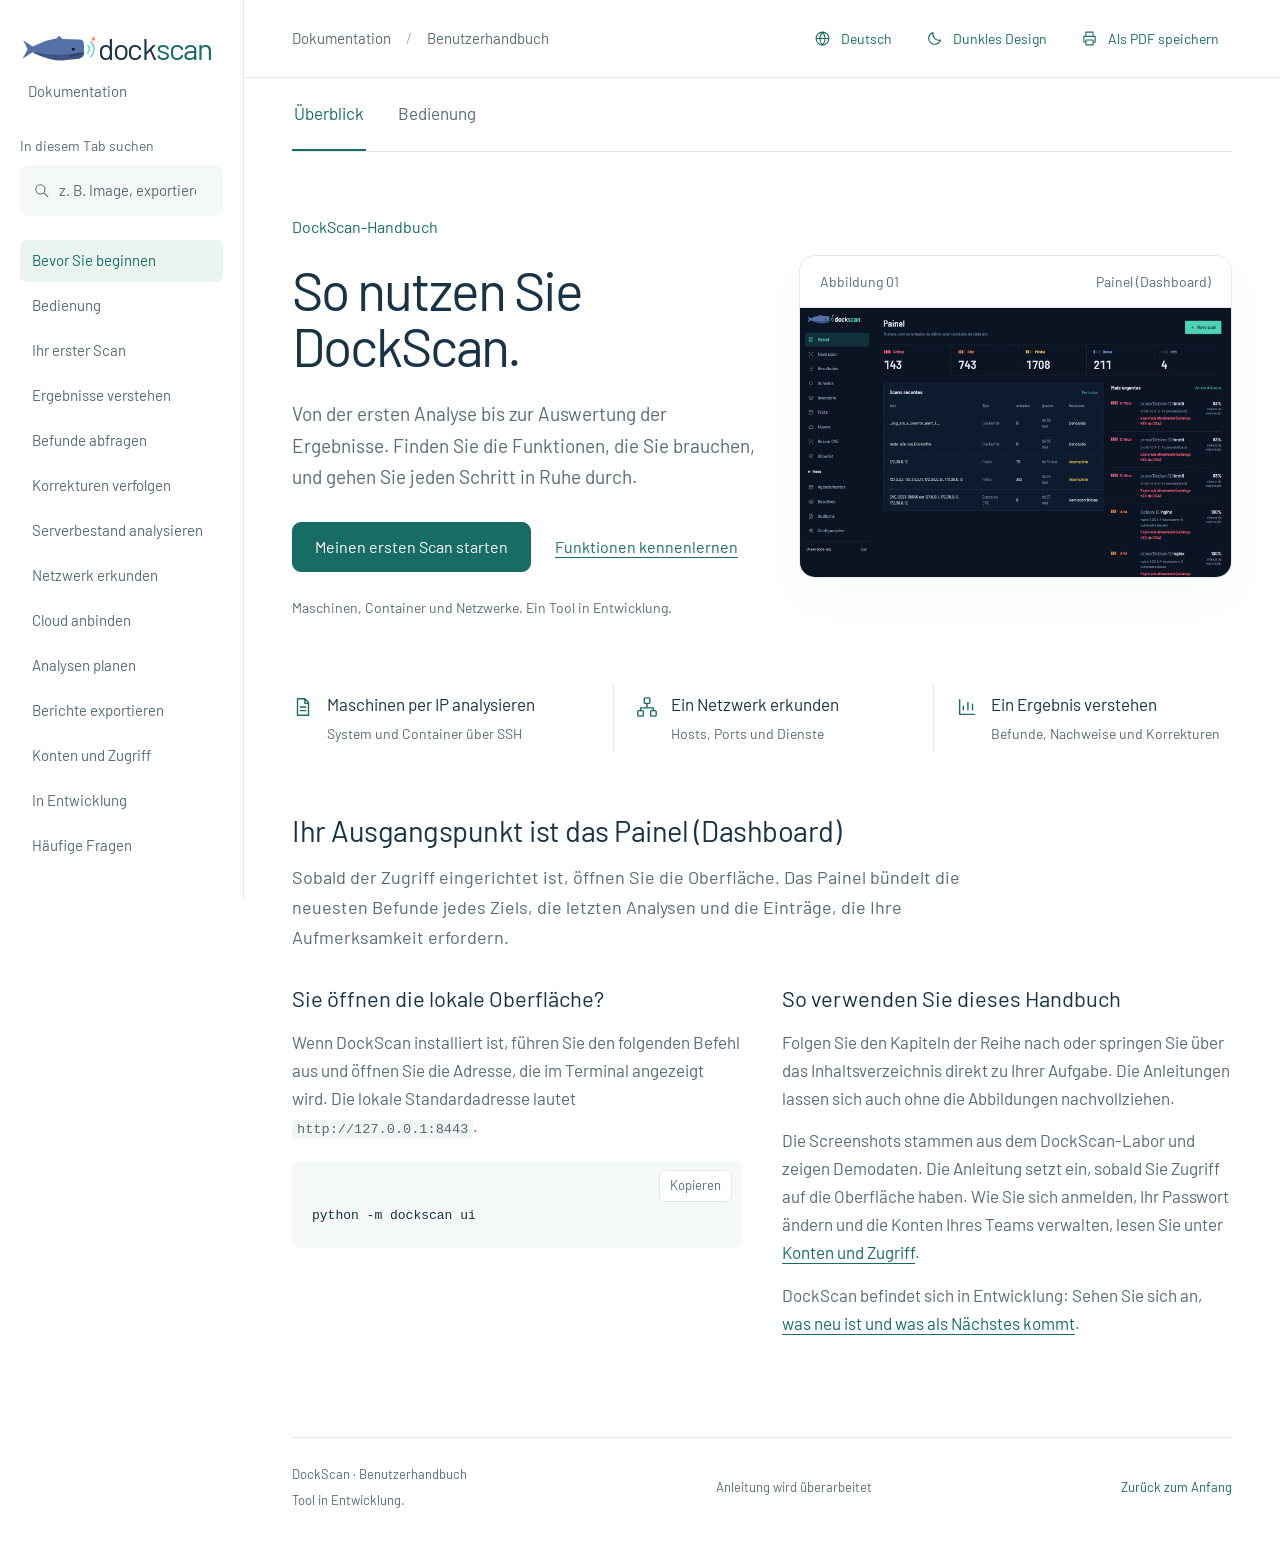
==== de/index.html @ a810fe45 "Publica o manual em seis idiomas, com a verificação em duas etapas, o painel do achado e o Inventári" ====
<!doctype html>
<html lang="de">
<head>
  <meta charset="utf-8">
  <meta name="viewport" content="width=device-width, initial-scale=1">
  <meta name="color-scheme" content="light">
  <meta name="theme-color" content="#ffffff">
  <script src="../tema.js"></script>
  <meta name="description" content="Benutzerhandbuch für DockScan. Erfahren Sie, wie Sie Maschinen und Container per IP analysieren, Netzwerke untersuchen und Korrekturen verfolgen.">
  <title>Benutzerhandbuch · DockScan</title>
  <link rel="alternate" hreflang="pt-BR" href="../index.html">
  <link rel="alternate" hreflang="en" href="../en/index.html">
  <link rel="alternate" hreflang="es" href="../es/index.html">
  <link rel="alternate" hreflang="fr" href="../fr/index.html">
  <link rel="alternate" hreflang="de" href="../de/index.html">
  <link rel="alternate" hreflang="ja" href="../ja/index.html">
  <link rel="icon" href="../assets/logo.svg" type="image/svg+xml">
  <link rel="preload" href="../assets/fonts/barlow-latin-400-normal.woff2" as="font" type="font/woff2" crossorigin>
  <link rel="stylesheet" href="../manual.css">
  <script src="../manual.js" defer></script>
</head>
<body>
  <a class="skip-link" href="#conteudo">Zum Inhalt springen</a>
  <header class="mobile-header">
    <a class="brand" href="#inicio" aria-label="DockScan, Anfang des Handbuchs"><img src="../assets/logo.svg" alt="" width="66" height="30"><span>dock<span>scan</span></span></a>
    <button class="button" id="menu-toggle" type="button" aria-expanded="false" aria-controls="sidebar" hidden>Kapitel</button>
  </header>

  <aside class="sidebar" id="sidebar">
    <a class="brand" href="#inicio" aria-label="DockScan, Anfang des Handbuchs"><img src="../assets/logo.svg" alt="" width="80" height="36"><span>dock<span>scan</span></span></a>
    <p class="sidebar-label">Dokumentation</p>
    <div class="search" id="search-control" hidden>
      <label for="busca">In diesem Tab suchen</label>
      <div class="search-field"><svg viewBox="0 0 24 24" aria-hidden="true"><circle cx="10.5" cy="10.5" r="6.5"></circle><path d="m16 16 5 5"></path></svg><input id="busca" type="search" name="busca" placeholder="z. B. Image, exportieren…" autocomplete="off"></div>
      <p id="busca-status" class="sr-only" role="status"></p>
    </div>
    <nav aria-label="Kapitel des Handbuchs" id="chapters">
      <a href="#inicio" aria-current="location">Bevor Sie beginnen</a>
      <a href="#como-usar">Bedienung</a>
      <a href="#primeiro-scan">Ihr erster Scan</a>
      <a href="#resultados">Ergebnisse verstehen</a>
      <a href="#achados">Befunde abfragen</a>
      <a href="#comparacao">Korrekturen verfolgen</a>
      <a href="#frota">Serverbestand analysieren</a>
      <a href="#rede">Netzwerk erkunden</a>
      <a href="#nuvem">Cloud anbinden</a>
      <a href="#agendamentos">Analysen planen</a>
      <a href="#relatorios">Berichte exportieren</a>
      <a href="#contas">Konten und Zugriff</a>
      <a href="#desenvolvimento">In Entwicklung</a>
      <a href="#ajuda">Häufige Fragen</a>
    </nav>
    <div class="sidebar-footer">Leitfaden zur Weboberfläche<p>Benutzerhandbuch</p><a href="#primeiro-scan">Schritt-für-Schritt-Anleitung öffnen</a></div>
  </aside>

  <div class="page">
    <div class="topbar"><p>Dokumentation <span aria-hidden="true">/</span> Benutzerhandbuch</p><div class="topbar-actions"><details class="lang-menu"><summary class="button small"><svg viewBox="0 0 24 24" aria-hidden="true"><circle cx="12" cy="12" r="9"></circle><path d="M3 12h18M12 3c2.5 2.8 3.8 5.8 3.8 9s-1.3 6.2-3.8 9c-2.5-2.8-3.8-5.8-3.8-9S9.5 5.8 12 3Z"></path></svg><span class="sr-only">Sprache: </span>Deutsch</summary><ul><li><a href="../index.html" hreflang="pt-BR" lang="pt-BR" data-idioma>Português</a></li><li><a href="../en/index.html" hreflang="en" lang="en" data-idioma>English</a></li><li><a href="../es/index.html" hreflang="es" lang="es" data-idioma>Español</a></li><li><a href="../fr/index.html" hreflang="fr" lang="fr" data-idioma>Français</a></li><li><a href="../de/index.html" hreflang="de" lang="de" data-idioma aria-current="page">Deutsch</a></li><li><a href="../ja/index.html" hreflang="ja" lang="ja" data-idioma>日本語</a></li></ul></details><button class="button small theme-toggle" id="theme-toggle" type="button" aria-label="Dunkles Design" aria-pressed="false" title="Dunkles Design aktivieren" hidden><svg viewBox="0 0 24 24" aria-hidden="true"><path d="M20.5 14A8.5 8.5 0 0 1 10 3.5 8.5 8.5 0 1 0 20.5 14Z"></path></svg><span>Dunkles Design</span></button><button class="button small" id="print-manual" type="button" hidden><svg viewBox="0 0 24 24" aria-hidden="true"><path d="M7 8V3h10v5M7 17H4V9h16v8h-3M7 14h10v7H7z"></path></svg>Als PDF speichern</button></div></div>
    <main id="conteudo" tabindex="-1">
      <nav class="manual-tabs" id="manual-tabs" aria-label="Bereiche des Handbuchs">
        <a id="aba-visao-geral" href="#inicio" data-panel="painel-visao-geral">Überblick</a>
        <a id="aba-como-usar" href="#como-usar" data-panel="painel-como-usar">Bedienung</a>
      </nav>
      <p id="sem-resultados" class="empty-state" hidden>Keine passenden Schritte gefunden. Versuchen Sie es mit „Scan“, „Netzwerk“, „Serverbestand“ oder „Bericht“. <button class="text-button" id="limpar-busca" type="button">Suche zurücksetzen</button></p>

      <div id="painel-visao-geral" data-manual-panel>
      <section id="inicio" class="chapter intro" aria-labelledby="titulo-inicio" data-keywords="começar painel acesso interface instalação abrir overview dashboard beginnen anfangen zugriff oberfläche installation öffnen überblick">
        <div class="hero">
          <div class="hero-copy">
            <p class="intro-label">DockScan-Handbuch</p>
            <h1 id="titulo-inicio">So nutzen Sie<br>DockScan.</h1>
            <p class="lead">Von der ersten Analyse bis zur Auswertung der Ergebnisse. Finden Sie die Funktionen, die Sie brauchen, und gehen Sie jeden Schritt in Ruhe durch.</p>
            <div class="hero-actions"><a class="button primary" href="#primeiro-scan">Meinen ersten Scan starten</a><a class="text-link" href="#como-usar">Funktionen kennenlernen</a></div>
            <p class="hero-note">Maschinen, Container und Netzwerke. Ein Tool in Entwicklung.</p>
          </div>
          <div class="hero-preview">
        <figure class="screenshot-placeholder" id="print-painel" data-screenshot="painel.webp">
          <div class="placeholder-header"><span>Abbildung 01</span><span>Painel (Dashboard)</span></div>
          <img src="../assets/prints/painel.webp" alt="Painel (Dashboard) von DockScan mit der Übersicht nach Schweregrad, den letzten Scans und den dringendsten Befunden" width="1440" height="900" decoding="async">
          <figcaption>Zu diesem Schritt: Mit „Novo scan“ (Neuer Scan) starten Sie eine Analyse, unter „Scans recentes“ (Letzte Scans) öffnen Sie eine vorhandene.</figcaption>
        </figure>
          </div>
        </div>
        <div class="start-paths" aria-label="Wählen Sie Ihren Ausgangspunkt">
          <a href="#primeiro-scan"><svg viewBox="0 0 24 24" aria-hidden="true"><path d="M6 3h8l4 4v14H6zM14 3v5h4M9 12h6m-6 4h6"></path></svg><span>Maschinen per IP analysieren<small>System und Container über SSH</small></span></a>
          <a href="#rede"><svg viewBox="0 0 24 24" aria-hidden="true"><rect x="9" y="2" width="6" height="6" rx="1"></rect><rect x="2" y="16" width="6" height="6" rx="1"></rect><rect x="16" y="16" width="6" height="6" rx="1"></rect><path d="M12 8v5M5 16v-3h14v3"></path></svg><span>Ein Netzwerk erkunden<small>Hosts, Ports und Dienste</small></span></a>
          <a href="#resultados"><svg viewBox="0 0 24 24" aria-hidden="true"><path d="M4 4v16h16M8 15v-4m5 4V7m5 8v-6"></path></svg><span>Ein Ergebnis verstehen<small>Befunde, Nachweise und Korrekturen</small></span></a>
        </div>
        <div class="overview-panel-note"><h2>Ihr Ausgangspunkt ist das Painel (Dashboard)</h2><p>Sobald der Zugriff eingerichtet ist, öffnen Sie die Oberfläche. Das Painel bündelt die neuesten Befunde jedes Ziels, die letzten Analysen und die Einträge, die Ihre Aufmerksamkeit erfordern.</p></div>
        <div class="two-columns notes"><div><h3>Sie öffnen die lokale Oberfläche?</h3><p>Wenn DockScan installiert ist, führen Sie den folgenden Befehl aus und öffnen Sie die Adresse, die im Terminal angezeigt wird. Die lokale Standardadresse lautet <code>http://127.0.0.1:8443</code>.</p><div class="code-box"><pre><code>python -m dockscan ui</code></pre><button type="button" class="copy-button" data-copy hidden>Kopieren</button></div></div><div><h3>So verwenden Sie dieses Handbuch</h3><p>Folgen Sie den Kapiteln der Reihe nach oder springen Sie über das Inhaltsverzeichnis direkt zu Ihrer Aufgabe. Die Anleitungen lassen sich auch ohne die Abbildungen nachvollziehen.</p><p class="muted">Die Screenshots stammen aus dem DockScan-Labor und zeigen Demodaten. Die Anleitung setzt ein, sobald Sie Zugriff auf die Oberfläche haben. Wie Sie sich anmelden, Ihr Passwort ändern und die Konten Ihres Teams verwalten, lesen Sie unter <a href="#contas">Konten und Zugriff</a>.</p><p class="muted">DockScan befindet sich in Entwicklung: Sehen Sie sich an, <a href="#desenvolvimento">was neu ist und was als Nächstes kommt</a>.</p></div></div>
      </section>

      </div>
      <div id="painel-como-usar" data-manual-panel>
      <section id="como-usar" class="chapter usage-guide" aria-labelledby="titulo-como-usar" data-keywords="tutorial como usar funções recursos menu botões passo a passo auditoria configurações allowlist baselines rede achados nuvem perfis anleitung bedienung funktionen menü schaltflächen schritt für schritt audit einstellungen netzwerk befunde cloud profile">
        <header class="chapter-header"><div><h2 id="titulo-como-usar">Bedienung</h2><p>Hier sehen Sie, wie eine Analyse abläuft und wofür die einzelnen Funktionen der Oberfläche gedacht sind. Die folgenden Kapitel beschreiben die Schritte im Detail, jeweils mit der passenden Seite.</p></div></header>
        <h3 class="subheading">Der vollständige Ablauf, Schritt für Schritt</h3>
        <ol class="steps">
          <li><div><h3>Wählen Sie das Ziel</h3><p>Öffnen Sie <a href="#primeiro-scan">Novo scan</a> (Neuer Scan), um die IPs der Maschinen einzugeben. Für IPs, Ports und Dienste folgen Sie der <a href="#rede">Netzwerk-Anleitung</a>.</p></div></li>
          <li><div><h3>Legen Sie Eingabe und Richtlinie fest</h3><p>Geben Sie die IP-Adressen ein und richten Sie den SSH-Zugriff unter Frota (Serverbestand) ein. Legen Sie fest, ab welchem Schweregrad der Scan als nicht bestanden gilt und ob mit einer früheren Analyse verglichen werden soll.</p></div></li>
          <li><div><h3>Starten und verfolgen Sie die Analyse</h3><p>Klicken Sie auf „Iniciar varredura por IP“ (IP-Scan starten) oder, im Netzwerkmodul, auf „Iniciar varredura“ (Scan starten). Warten Sie, bis die Analyse abgeschlossen ist, und prüfen Sie Fehlermeldungen und Hinweise zur Abdeckung.</p></div></li>
          <li><div><h3>Untersuchen Sie die Befunde</h3><p>Filtern Sie unter <a href="#resultados">Resultados</a> (Ergebnisse) die Einträge und lesen Sie Fundstelle, Details und Empfehlung. Die Zustände „Passou“ (Bestanden) und „Falhou“ (Nicht bestanden) beziehen sich auf die konfigurierte Richtlinie.</p></div></li>
          <li><div><h3>Beheben Sie die Probleme und wiederholen Sie die Analyse</h3><p>Ändern Sie das Ziel und führen Sie einen weiteren, vergleichbaren Scan aus. Mit <a href="#comparacao">Comparar scans</a> (Scans vergleichen) prüfen Sie neue und fortbestehende Einträge sowie solche, die nicht mehr gemeldet werden.</p></div></li>
          <li><div><h3>Sichern Sie das Ergebnis und richten Sie eine Routine ein</h3><p><a href="#relatorios">Exportieren Sie den Bericht</a> im benötigten Format. Um die Analyse regelmäßig zu wiederholen, richten Sie einen <a href="#agendamentos">Zeitplan</a> ein.</p></div></li>
        </ol>

        <h3 class="subheading">Was die einzelnen Menüpunkte tun</h3>
        <div class="function-list">
          <details class="function-item"><summary>Painel (Dashboard)<svg viewBox="0 0 24 24" aria-hidden="true"><path d="m9 5 7 7-7 7"></path></svg></summary><div><p>Zeigt die neuesten Befunde je Ziel, die letzten Scans und dringende Einträge.</p><p class="function-instruction">Prüfen Sie die Übersicht und öffnen Sie eine Analyse unter „Scans recentes“ (Letzte Scans). Klicken Sie auf die Zahl eines Schweregrads oder auf „Ver em Achados“ (In Achados anzeigen), um genau diese Befunde bereits gefiltert zu öffnen. <a href="#inicio">Hinweise ansehen</a>.</p></div></details>
          <details class="function-item"><summary>Novo scan (Neuer Scan)<svg viewBox="0 0 24 24" aria-hidden="true"><path d="m9 5 7 7-7 7"></path></svg></summary><div><p>Analysiert das System und die Container der per IP ausgewählten Maschinen.</p><p class="function-instruction">Geben Sie die IPs ein, prüfen Sie die Richtlinie und starten Sie. <a href="#primeiro-scan">Schritte ansehen</a>.</p></div></details>
          <details class="function-item"><summary>Resultados (Ergebnisse)<svg viewBox="0 0 24 24" aria-hidden="true"><path d="m9 5 7 7-7 7"></path></svg></summary><div><p>Bewahrt den Verlauf auf und ermöglicht es, die Befunde jeder Analyse zu untersuchen.</p><p class="function-instruction">Suchen Sie den Scan, öffnen Sie das Ergebnis, wenden Sie Filter an und lesen Sie die Details. <a href="#resultados">Schritte ansehen</a>.</p></div></details>
          <details class="function-item"><summary>Achados (Befunde)<svg viewBox="0 0 24 24" aria-hidden="true"><path d="m9 5 7 7-7 7"></path></svg></summary><div><p>Fasst die Befunde des jeweils letzten Scans jedes Ziels in einer Tabelle zusammen, mit einer SQL-ähnlichen Abfrage, dem Zustand jedes Befunds anhand des Verlaufs, Triage mit Frist, Tags und gespeicherten Ansichten.</p><p class="function-instruction">Klicken Sie in das Abfragefeld, wählen Sie Feld, Operator und Werte und führen Sie die Abfrage aus. <a href="#achados">Schritte ansehen</a>.</p></div></details>
          <details class="function-item"><summary>Inventário (Inventar)<svg viewBox="0 0 24 24" aria-hidden="true"><path d="m9 5 7 7-7 7"></path></svg></summary><div><p>Fasst Maschinen, Container und Dienste aus den Scans in einer Karte und einer Liste zusammen. In der Cloud entdeckte Maschinen werden über ihre IP aufgenommen, zusammen mit denen aus dem Serverbestand und dem Netzwerk.</p><p class="function-instruction">Klicken Sie auf eine Maschine, um ihre Einträge aufzuklappen, wählen Sie eine Ressource aus, um die Details zu sehen, und nutzen Sie die Filter, um eine IP oder einen Dienst zu finden.</p><p>Die Karte greift auf die gespeicherten Daten zurück. Historische Zustände und Datumsangaben helfen, alte oder unvollständige Erfassungen zu erkennen. Die Bereiche sind visuelle Gruppierungen der IPs.</p></div></details>
          <details class="function-item"><summary>Frota (Serverbestand)<svg viewBox="0 0 24 24" aria-hidden="true"><path d="m9 5 7 7-7 7"></path></svg></summary><div><p>Speichert das Inventar der Hosts, deren Container analysiert werden.</p><p class="function-instruction">Erfassen Sie die Hosts, speichern Sie und verwenden Sie „Configurar varredura“ (Scan konfigurieren). <a href="#frota">Schritte ansehen</a>.</p></div></details>
          <details class="function-item"><summary>Nuvem (Cloud)<svg viewBox="0 0 24 24" aria-hidden="true"><path d="m9 5 7 7-7 7"></path></svg></summary><div><p>Erfasst Cloud-Konten und Kubernetes-Cluster mit Zugangsdaten, die nur Lesezugriff haben. AWS wird bereits ausgelesen; die übrigen Anbieter folgen in den nächsten Etappen.</p><p class="function-instruction">Wählen Sie den Anbieter, füllen Sie die Felder aus, testen Sie die Verbindung und verwenden Sie „Descobrir agora“ (Jetzt erkennen). <a href="#nuvem">Schritte ansehen</a>.</p></div></details>
          <details class="function-item"><summary>Buscar CVE (CVE suchen)<svg viewBox="0 0 24 24" aria-hidden="true"><path d="m9 5 7 7-7 7"></path></svg></summary><div><p>Prüft eine CVE oder GHSA live auf den angegebenen IPs, mit einer aktuellen Erfassung über SSH.</p><p class="function-instruction"><a href="#guia-cve">Schritte der Untersuchung ansehen</a>.</p></div></details>
          <details class="function-item"><summary>Allowlist<svg viewBox="0 0 24 24" aria-hidden="true"><path d="m9 5 7 7-7 7"></path></svg></summary><div><p>Unterdrückt bereits bewertete Befunde in den nächsten Analysen und bei der Auswertung der Richtlinie.</p><p class="function-instruction">Geben Sie einen Eintrag pro Zeile ein, prüfen Sie dessen Reichweite und speichern Sie. <a href="#funcao-allowlist">Schritte ansehen</a>.</p></div></details>
          <details class="function-item"><summary>Rede (Netzwerk)<svg viewBox="0 0 24 24" aria-hidden="true"><path d="m9 5 7 7-7 7"></path></svg></summary><div><p>Vereint Netzwerkscan, Hosts, Dienste, Docker-Exposition, Registries, TLS-Zertifikate und Netzwerkbefunde.</p><p class="function-instruction">Beginnen Sie mit „Varrer a rede“ (Netzwerk scannen) und untersuchen Sie die Ergebnisse auf den Seiten des Moduls. <a href="#rede">Schritte ansehen</a>.</p></div></details>
          <details class="function-item"><summary>Agendamentos (Zeitpläne)<svg viewBox="0 0 24 24" aria-hidden="true"><path d="m9 5 7 7-7 7"></path></svg></summary><div><p>Wiederholt Analysen mit gespeichertem Intervall und gespeicherter Eingabe.</p><p class="function-instruction">Legen Sie Name, Typ, Intervall, Uhrzeit, Ziel und Richtlinie fest. <a href="#agendamentos">Schritte ansehen</a>.</p></div></details>
          <details class="function-item"><summary>Baselines<svg viewBox="0 0 24 24" aria-hidden="true"><path d="m9 5 7 7-7 7"></path></svg></summary><div><p>Vergleicht kompatible Analysen und zeigt, wie sich die Befunde verändert haben.</p><p class="function-instruction">Wählen Sie den aktuellen Scan und die Referenz aus und prüfen Sie die Gruppen. <a href="#comparacao">Schritte ansehen</a>.</p></div></details>
          <details class="function-item"><summary>Auditoria (Audit)<svg viewBox="0 0 24 24" aria-hidden="true"><path d="m9 5 7 7-7 7"></path></svg></summary><div><p>Ermöglicht die Einsicht in die Zugriffs- und Betriebsprotokolle der Oberfläche.</p><p class="function-instruction">Öffnen Sie den Menüpunkt und suchen Sie nach Benutzer, Aktion, Ziel oder Ergebnis. <a href="#funcao-auditoria">Schritte ansehen</a>.</p></div></details>
          <details class="function-item"><summary>Configurações (Einstellungen)<svg viewBox="0 0 24 24" aria-hidden="true"><path d="m9 5 7 7-7 7"></path></svg></summary><div><p>Zeigt Informationen zur Instanz, Upload-Limits und Netzwerkoptionen.</p><p class="function-instruction">Prüfen Sie die Verbindung und passen Sie Scope und Netzwerkoptionen an. <a href="#funcao-configuracoes">Schritte ansehen</a>.</p></div></details>
        </div>

        <h3 class="subheading">Die Seiten unter Rede</h3>
        <div class="function-list">
          <details class="function-item"><summary>Painel de rede (Netzwerk-Dashboard)<svg viewBox="0 0 24 24" aria-hidden="true"><path d="m9 5 7 7-7 7"></path></svg></summary><div><p>Fasst die ausgewählten Scans zusammen. Wählen Sie die Analysen aus und filtern Sie nach IP oder Schweregrad, um die Kennzahlen einzusehen.</p></div></details>
          <details class="function-item"><summary>Varrer a rede (Netzwerk scannen)<svg viewBox="0 0 24 24" aria-hidden="true"><path d="m9 5 7 7-7 7"></path></svg></summary><div><p>Legt eine Analyse an. Geben Sie die autorisierten Ziele ein, prüfen Sie Profil, Ports und Module und klicken Sie auf „Iniciar varredura“.</p></div></details>
          <details class="function-item"><summary>Hosts<svg viewBox="0 0 24 24" aria-hidden="true"><path d="m9 5 7 7-7 7"></path></svg></summary><div><p>Ordnet die Beobachtungen nach Host. Wählen Sie einen Scan und öffnen Sie den Host, um Ports, Dienste und Nachweise zu untersuchen.</p></div></details>
          <details class="function-item"><summary>Serviços (Dienste)<svg viewBox="0 0 24 24" aria-hidden="true"><path d="m9 5 7 7-7 7"></path></svg></summary><div><p>Listet die erkannten Dienste auf. Wählen Sie den Scan, filtern Sie die Liste und prüfen Sie die beobachteten Daten.</p></div></details>
          <details class="function-item"><summary>Exposição do Docker (Docker-Exposition)<svg viewBox="0 0 24 24" aria-hidden="true"><path d="m9 5 7 7-7 7"></path></svg></summary><div><p>Fasst die Beobachtungen zu Docker-APIs zusammen. Prüfen Sie die Nachweise der Exposition und die zugehörigen Befunde.</p></div></details>
          <details class="function-item"><summary>Registries<svg viewBox="0 0 24 24" aria-hidden="true"><path d="m9 5 7 7-7 7"></path></svg></summary><div><p>Fasst die in den Registries beobachteten Daten zusammen. Wählen Sie den Scan und sehen Sie sich die Einträge und ihre Nachweise an.</p></div></details>
          <details class="function-item"><summary>Certificados TLS (TLS-Zertifikate)<svg viewBox="0 0 24 24" aria-hidden="true"><path d="m9 5 7 7-7 7"></path></svg></summary><div><p>Ermöglicht die Untersuchung der TLS-Beobachtungen. Prüfen Sie die Zertifikatsdaten und die in der Analyse gemeldeten Probleme.</p></div></details>
          <details class="function-item"><summary>Achados de rede (Netzwerkbefunde)<svg viewBox="0 0 24 24" aria-hidden="true"><path d="m9 5 7 7-7 7"></path></svg></summary><div><p>Fasst die Netzwerkbefunde zusammen. Filtern Sie nach Ziel, Port, Dienst oder Schweregrad, öffnen Sie einen Eintrag und erfassen Sie die Triage mit einem Kommentar.</p></div></details>
          <details class="function-item"><summary>Em andamento (Laufend)<svg viewBox="0 0 24 24" aria-hidden="true"><path d="m9 5 7 7-7 7"></path></svg></summary><div><p>Zeigt den Fortschritt der aktiven Analysen. Öffnen Sie die Live-Ergebnisse oder verwenden Sie die Steuerelemente zum Pausieren, Fortsetzen und Stoppen.</p></div></details>
          <details class="function-item"><summary>Histórico (Verlauf)<svg viewBox="0 0 24 24" aria-hidden="true"><path d="m9 5 7 7-7 7"></path></svg></summary><div><p>Hilft beim Auffinden früherer Analysen. Filtern Sie den Verlauf und nutzen Sie die Aktionen, um eine Analyse zu öffnen, zu wiederholen, zu vergleichen, zu exportieren oder zu löschen.</p></div></details>
          <details class="function-item"><summary>Comparar varreduras (Scans vergleichen)<svg viewBox="0 0 24 24" aria-hidden="true"><path d="m9 5 7 7-7 7"></path></svg></summary><div><p>Vergleicht Abdeckung und Beobachtungen zweier Analysen. Wählen Sie die Scans aus und prüfen Sie auch die Einträge ohne vergleichbare Abdeckung.</p></div></details>
          <details class="function-item"><summary>Perfis (Profile)<svg viewBox="0 0 24 24" aria-hidden="true"><path d="m9 5 7 7-7 7"></path></svg></summary><div><p>Speichert Kombinationen aus Ports, Erkennung und Prüfungen. Legen Sie ein Profil an oder duplizieren Sie ein bestehendes, passen Sie die Felder an und speichern Sie.</p></div></details>
        </div>

        <details class="disclosure" id="funcao-allowlist"><summary>Allowlist: So legen Sie eine Ausnahme an</summary><div><ol class="compact-steps"><li>Öffnen Sie „Allowlist“ im Menü.</li><li>Geben Sie pro Zeile eine Regel, die Fundstelle eines Pakets oder eine Kennung ein. Zeilen, die mit <code>#</code> beginnen, dienen als Kommentare.</li><li>Prüfen Sie den Eintrag und klicken Sie auf „Salvar allowlist“ (Allowlist speichern).</li><li>Führen Sie einen neuen Scan aus, damit die Änderung greift. Der bisherige Verlauf bleibt unverändert.</li></ol><p>Ein Paketeintrag kann mehrere Schwachstellen unterdrücken. Prüfen Sie die Reichweite der Ausnahme, bevor Sie speichern.</p></div></details>
        <details class="disclosure" id="funcao-auditoria"><summary>Auditoria: So finden Sie eine Aktivität</summary><div><ol class="compact-steps"><li>Öffnen Sie „Auditoria“ im Menü.</li><li>Geben Sie in „Buscar atividade“ (Aktivität suchen) Benutzer, Aktion, Ziel oder Ergebnis ein.</li><li>Prüfen Sie Datum, Benutzer, Aktion, Ziel, IP und Ergebnis der gefundenen Aktivität.</li><li>Leeren Sie die Suche, um zur verfügbaren Liste zurückzukehren.</li></ol></div></details>
        <details class="disclosure" id="funcao-configuracoes"><summary>Configurações: Was Sie prüfen sollten und wie Sie das Netzwerk anpassen</summary><div><ol class="compact-steps"><li>Öffnen Sie „Configurações“, um Version, Verbindung und Upload-Limits einzusehen.</li><li>Prüfen Sie unter „Configurações de rede“ (Netzwerkeinstellungen) die autorisierten Scopes, die Ausschlüsse und die Limits der Analyse.</li><li>Prüfen Sie auch das Berichtsformat, die Nachweise und die Einstellungen der Oberfläche.</li><li>Klicken Sie auf „Salvar configurações de rede“ (Netzwerkeinstellungen speichern). Änderungen am Scope und an globalen Limits sind nur möglich, wenn keine Scans aktiv sind.</li></ol><p>Lesen Sie die Bestätigung genau, bevor Sie die Aufbewahrungsdauer verkürzen: Diese Änderung kann alte Netzwerkscans und ihre Berichte löschen.</p></div></details>
        <details class="disclosure"><summary>Achados de rede: So erfassen Sie die Triage</summary><div><ol class="compact-steps"><li>Öffnen Sie „Rede → Achados de rede“.</li><li>Suchen Sie den Befund mithilfe der Filter und öffnen Sie seine Details.</li><li>Lesen Sie den Nachweis und tragen Sie die Begründung in „Comentário de triagem“ (Triage-Kommentar) ein.</li><li>Wählen Sie die Aktion: revisado (geprüft), falso positivo (Falsch-Positiv) oder risco aceito (akzeptiertes Risiko). Mit „Reabrir“ (Wieder öffnen) öffnen Sie einen Befund erneut.</li></ol><p>Die Triage hält die Bewertung des Eintrags fest. Prüfen Sie den Nachweis und die Abdeckung der Analyse, bevor Sie über seinen Zustand entscheiden.</p></div></details>
        <div class="callout"><span class="callout-tag">Abbildungen im Handbuch</span><div><p>Die Screenshots zu jedem Schritt stammen aus dem DockScan-Labor und zeigen Demodaten. Seiten und Bezeichnungen können sich ändern, solange das Tool in Entwicklung ist.</p></div></div>
      </section>

      <section id="primeiro-scan" class="chapter" aria-labelledby="titulo-primeiro" data-keywords="ip ipv4 ipv6 ssh máquina containers novo scan política kev epss cofre maschine container neuer scan richtlinie tresor zugangsdaten">
        <header class="chapter-header"><div><h2 id="titulo-primeiro">Ihr erster Scan per IP</h2><p>Geben Sie die Adressen der Maschinen ein. DockScan erfasst die Daten über SSH und erkennt die installierten Pakete automatisch.</p></div></header>
        <ol class="steps">
          <li><div><h3>Richten Sie den SSH-Zugriff ein</h3><p>Hinterlegen Sie unter Frota (Serverbestand) Zugangsdaten im Tresor, mit dem Geltungsbereich der zulässigen IPs, oder richten Sie im Inventar einen SSH-Schlüssel ein.</p></div></li>
          <li><div><h3>Öffnen Sie „Novo scan“ (Neuer Scan) und geben Sie die IPs ein</h3><p>Geben Sie eine IP pro Zeile ein oder trennen Sie die IPs durch Kommas. Die Schaltflächen des Inventars fügen bereits erfasste IPs hinzu. Die Auswahl kann IPv4 und IPv6 enthalten.</p></div></li>
          <li><div><h3>Legen Sie die Richtlinie der Analyse fest</h3><p>Wählen Sie den Mindestschweregrad, ab dem der Scan als nicht bestanden gilt, sowie die Optionen für CVEs, KEV und EPSS. Lassen Sie den Vergleich aktiviert, um Änderungen an denselben IPs zu verfolgen.</p></div></li>
          <li><div><h3>Klicken Sie auf „Iniciar varredura por IP“ (IP-Scan starten)</h3><p>Das Ergebnis aktualisiert sich automatisch. Die Erfassung verwendet nur die eingegebenen IPs, auch wenn das Inventar weitere Maschinen enthält.</p></div></li>
        </ol>
        <figure class="screenshot-placeholder" id="print-novo-scan" data-screenshot="novo-scan.webp">
          <div class="placeholder-header"><span>Abbildung 02</span><span>Novo scan / IPs der Maschinen</span></div>
          <img src="../assets/prints/novo-scan.webp" alt="Seite „Novo scan“ mit den IPs der Maschinen und der Richtlinie der Analyse" width="1440" height="900" loading="lazy" decoding="async">
          <figcaption>Zu den Schritten 1 bis 4: Ziel eingeben, Richtlinie prüfen und Analyse starten.</figcaption>
        </figure>
        <div class="callout"><span class="callout-tag">Woher die Daten stammen</span><div><p>Die Namen und Versionen der Pakete werden direkt auf der Maschine ermittelt. Sie müssen keine Pakete angeben oder hochladen, um den Scan zu starten. Die entfernt ausgeführten Befehle lesen nur Daten aus und installieren keinen Agenten.</p></div></div>
        <div class="table-scroll"><table><caption class="sr-only">Verfügbare Scans per IP</caption><thead><tr><th scope="col">Zweck</th><th scope="col">Aufruf über</th><th scope="col">Ziel</th></tr></thead><tbody>
          <tr><td>System und Container auditieren</td><td>Novo scan</td><td>IPs der Maschinen, mit SSH-Zugriff.</td></tr>
          <tr><td>Eine bestimmte Schwachstelle untersuchen</td><td>Buscar CVE (CVE suchen)</td><td>IPs der Maschinen und eine CVE- oder GHSA-Kennung.</td></tr>
          <tr><td>Ports und Dienste erkennen</td><td>Rede (Netzwerk) → Varrer a rede (Netzwerk scannen)</td><td>IPs oder Bereiche, die im Netzwerk-Scope autorisiert sind.</td></tr>
        </tbody></table></div>
        <details class="disclosure"><summary>Was erfasst der Scan?</summary><div><p>Ausgelesen werden die Pakete und die Konfiguration des Systems, die Container sowie verfügbare Daten zu Prozessen und Ports. Das Ergebnis meldet Zugriffsfehler und Teile der Erfassung, die unvollständig geblieben sind.</p><p>„Pular consulta de CVEs“ (CVE-Abfrage überspringen) deaktiviert die Abfrage von Schwachstellen. „Pular KEV e EPSS“ (KEV und EPSS überspringen) deaktiviert diese Anreicherung. Liefert eine unvollständige Erfassung keine Befunde, sind Schwachstellen damit nicht ausgeschlossen.</p></div></details>
      </section>

      <section id="resultados" class="chapter" aria-labelledby="titulo-resultados" data-keywords="achado severidade crítica alta média baixa info risco falhou passou filtros cve kev epss detalhe recomendação resultado vulnerabilidades pacotes befund schweregrad kritisch hoch mittel niedrig risiko nicht bestanden bestanden filter details empfehlung ergebnis schwachstellen pakete">
        <header class="chapter-header"><div><h2 id="titulo-resultados">Ergebnisse verstehen</h2><p>Das Ergebnis zeigt, was gefunden wurde, wo das Problem liegt und welcher nächste Schritt empfohlen wird.</p></div></header>
        <ol class="steps">
          <li><div><h3>Prüfen Sie Zustand und Hinweise</h3><p>Öffnen Sie den Scan über das Painel (Dashboard) oder über Resultados (Ergebnisse). Prüfen Sie, ob er abgeschlossen ist, ob ein Fehler aufgetreten ist und welche Limits oder Abfragen die Abdeckung beeinflusst haben.</p></div></li>
          <li><div><h3>Filtern Sie, was Sie untersuchen möchten</h3><p>Mit Severidade (Schweregrad) und Buscar achado (Befund suchen) finden Sie eine Regel, ein Paket, eine CVE oder eine Fundstelle. Wechseln Sie unter Exibir (Anzeigen) zwischen „Pacotes e regras“ (Pakete und Regeln) und „Vulnerabilidades individuais“ (Einzelne Schwachstellen).</p></div></li>
          <li><div><h3>Öffnen Sie die Details und lesen Sie die Empfehlung</h3><p>Jeder Eintrag nennt Schweregrad, Regelkennung und Fundstelle. Über Ver detalhes (Details anzeigen) sehen Sie den Nachweis und können die Korrektur planen. Sofern verfügbar, helfen KEV und EPSS bei der Priorisierung.</p></div></li>
        </ol>
        <figure class="screenshot-placeholder" id="print-resultados" data-screenshot="resultado.webp">
          <div class="placeholder-header"><span>Abbildung 03</span><span>Resultado (Ergebnis) / Filter und Befunde</span></div>
          <img src="../assets/prints/resultado.webp" alt="Ergebnis einer Analyse, die die Richtlinie nicht bestanden hat, mit der Übersicht nach Schweregrad und den Befunden" width="1440" height="1150" loading="lazy" decoding="async">
          <figcaption>Zu den Schritten 1 bis 3: Zustand prüfen, Einträge filtern und Empfehlung lesen.</figcaption>
        </figure>
        <div class="callout warning"><span class="callout-tag">Zur Richtlinie</span><div><h3>„Passou“ (Bestanden) kann auch bei vorhandenen Befunden erscheinen</h3><p>Der Zustand zeigt an, ob die Schwelle der gewählten Richtlinie erreicht wurde. Ein Scan mit Befunden unterhalb des konfigurierten Grenzwerts kann bestehen. Prüfen Sie Richtlinie, Hinweise und Abdeckung, bevor Sie daraus schließen, dass das Ziel sicher ist.</p></div></div>
        <div class="severity-key" aria-label="Schweregrade"><span class="critical">Crítica (Kritisch)</span><span class="high">Alta (Hoch)</span><span class="medium">Média (Mittel)</span><span class="low">Baixa (Niedrig)</span><span class="info">Info</span></div>
        <p class="muted">Ein Paketbefund kann mehrere Schwachstellen zusammenfassen. Die Einzelansicht hilft, jede Kennung zu prüfen, ohne die Anzahl der Pakete mit der Anzahl der Schwachstellen zu verwechseln.</p>
        <details class="disclosure"><summary>Was ist der Unterschied zwischen „Falhou“ (Nicht bestanden) und „Erro na análise“ (Analysefehler)?</summary><div><p>„Falhou“ und „Passou“ sind das Ergebnis der Richtlinie: Die Analyse wurde abgeschlossen, und ein Befund hat den konfigurierten Grenzwert erreicht oder eben nicht. „Erro na análise“ ist ein technischer Fehler: Die Erfassung wurde nicht abgeschlossen. Dieser Zustand ist rot gepunktet unterstrichen, damit er nicht mit „Falhou“ verwechselt wird. „Incompleto“ (Unvollständig) bedeutet, dass ein Teil der Abdeckung fehlt.</p></div></details>
      </section>

      <section id="achados" class="chapter" aria-labelledby="titulo-achados" data-keywords="achados consulta sql filtro campos operadores severidade kev epss pacote cve ip fonte agrupar exportar csv json link compartilhar sugestões estado novo corrigido reapareceu triagem prazo risco aceito falso positivo lote tags visões salvas plano de correção ordenar terminal befunde abfrage felder operatoren schweregrad paket quelle gruppieren exportieren teilen vorschläge zustand neu behoben wieder aufgetreten triage frist akzeptiertes risiko falsch positiv mehrfachauswahl gespeicherte ansichten korrekturplan sortieren seitenbereich details beschreibung referenzen osv cvss cwe verlauf andere assets">
        <header class="chapter-header"><div><h2 id="titulo-achados">Befunde abfragen</h2><p>Die Seite Achados (Befunde) fasst die Befunde des jeweils letzten Scans jedes Ziels aus allen Quellen in einer einzigen Tabelle zusammen. Mit einer SQL-ähnlichen Abfrage finden Sie, was Sie brauchen.</p></div></header>
        <ol class="steps">
          <li><div><h3>Öffnen Sie „Achados“ im Menü</h3><p>Die Tabelle zeigt zunächst alle Befunde, vom dringendsten bis zum am wenigsten dringenden: zuerst die aktiv ausgenutzten (KEV), dann nach Schweregrad und nach Ausnutzungswahrscheinlichkeit (EPSS).</p></div></li>
          <li><div><h3>Klicken Sie in das Abfragefeld und wählen Sie ein Feld</h3><p>Die Liste zeigt die Felder. Wenn Sie mit der Maus auf ein Feld zeigen, öffnen sich daneben seine Optionen: Wählen Sie den Operator, markieren Sie einen oder mehrere Werte und klicken Sie auf „Adicionar à consulta“ (Zur Abfrage hinzufügen). Die vorgeschlagenen Werte stammen aus Ihren eigenen Befunden, jeweils mit ihrer Anzahl.</p></div></li>
          <li><div><h3>Kombinieren Sie Bedingungen und führen Sie die Abfrage aus</h3><p>Sobald eine Abfrage steht, klicken Sie erneut in das Feld, um mit „e“ (und), „ou“ (oder) oder „ordenar por“ (sortieren nach) fortzufahren, oder verwenden Sie „Adicionar outro filtro“ (Weiteren Filter hinzufügen). Klicken Sie dann auf „Consultar“ (Abfragen) oder drücken Sie Enter. Wer die Abfragesprache bereits kennt, kann die Abfrage direkt eintippen.</p></div></li>
          <li><div><h3>Gruppieren, sortieren, teilen und exportieren Sie</h3><p>Unter „Agrupar por“ (Gruppieren nach) sehen Sie die Befunde nach Asset, Schwachstelle, Paket, Quelle, Zustand oder Tag; klicken Sie auf eine Gruppe, um nur nach ihr zu filtern. Klicken Sie auf eine Spaltenüberschrift, um zu sortieren. Die Abfrage steht in der Adresse der Seite, sodass Sie den Link teilen können. „Exportar CSV“ (CSV exportieren) und „Exportar JSON“ (JSON exportieren) übernehmen das Ergebnis der Abfrage.</p></div></li>
          <li><div><h3>Öffnen Sie die Details eines Befunds</h3><p>Klicken Sie auf die Kennung, etwa CVE-2023-44487, oder auf eine beliebige Stelle in der Spalte Achado (Befund). Rechts öffnet sich ein Bereich mit CVSS, EPSS, aktiver Ausnutzung, dem Fundort, der Behebung, der Beschreibung und den Referenzen aus OSV, den anderen Assets mit derselben Schwachstelle und dem Erfassungsverlauf des Assets. Von dort aus triagieren Sie den Befund und wechseln zum vorherigen oder nächsten Befund der Abfrage; Esc oder „Fechar“ (Schließen) führt zurück zur Tabelle.</p></div></li>
          <li><div><h3>Führen Sie die Triage durch</h3><p>Markieren Sie die Befunde in der ersten Spalte. Wählen Sie in der eingeblendeten Leiste Revisado (Geprüft), Falso positivo (Falsch-Positiv), Risco aceito (Akzeptiertes Risiko) oder Reabrir (Wieder öffnen), geben Sie gegebenenfalls die Frist sowie die Begründung an und klicken Sie auf „Aplicar triagem“ (Triage anwenden). Falso positivo und Risco aceito erfordern eine Begründung; alles wird in der Auditoria (Audit) protokolliert.</p></div></li>
        </ol>
        <figure class="screenshot-placeholder" id="print-achados" data-screenshot="achados.webp">
          <div class="placeholder-header"><span>Abbildung 09</span><span>Achados / Abfrage und Feldoptionen</span></div>
          <img src="../assets/prints/achados.webp" alt="Seite „Achados“ mit geöffneter Vorschlagsliste und daneben den Optionen des Felds pacote mit markierten Werten" width="1440" height="900" loading="lazy" decoding="async">
          <figcaption>Zu den Schritten 2 und 3: links die Vorschlagsliste, daneben Operator und Werte des gewählten Felds.</figcaption>
        </figure>
        <figure class="screenshot-placeholder" id="print-achados-painel" data-screenshot="achados-painel.webp">
          <div class="placeholder-header"><span>Abbildung 12</span><span>Achados / Befundbereich</span></div>
          <img src="../assets/prints/achados-painel.webp" alt="Seitenbereich eines aktiv ausgenutzten Befunds mit CVSS, EPSS, aktiver Ausnutzung, Status und Fundort, über der Abfrage" width="1440" height="900" loading="lazy" decoding="async">
          <figcaption>Bezug zu Schritt 5: Der Bereich öffnet sich über der Abfrage, die links sichtbar bleibt.</figcaption>
        </figure>
        <div class="code-box labeled"><span class="code-label">Abfragebeispiele</span><pre><code>severidade &gt;= alta e corrigivel
pacote ~ openssl e (fonte = maquina ou fonte = container)
cve em (CVE-2022-37434, CVE-2024-3094)
ip em 172.30.0.0/24 e visto_em &gt; -7d
"nginx" ordenar por epss desc
estado = novo e severidade &gt;= alta
triagem = risco_aceito ordenar por prazo asc
tag = ambiente:producao</code></pre><button class="copy-button" type="button" data-copy hidden>Kopieren</button></div>
        <div class="table-scroll"><table><caption class="sr-only">Operatoren der Abfrage</caption><thead><tr><th scope="col">Operator</th><th scope="col">Bedeutung</th></tr></thead><tbody>
          <tr><td class="mono">= und !=</td><td>Gleich oder ungleich. Beide akzeptieren <code>*</code> als Platzhalter, etwa in <code>versao = 1.2.*</code>.</td></tr>
          <tr><td class="mono">&gt; &gt;= &lt; &lt;=</td><td>Größer oder kleiner, für Schweregrad, EPSS, Port und Datum.</td></tr>
          <tr><td class="mono">~ und !~</td><td>Enthält den Text bzw. enthält ihn nicht.</td></tr>
          <tr><td class="mono">em (a, b)</td><td>Ist in der Liste enthalten. Bei IPs ist auch ein Bereich möglich: <code>ip em 10.0.0.0/24</code>.</td></tr>
          <tr><td class="mono">existe</td><td>Das Feld hat einen Wert.</td></tr>
          <tr><td class="mono">e, ou, não, ( )</td><td>Verknüpfen und gruppieren die Bedingungen (und, oder, nicht, Klammern). Auch and, or, not und in funktionieren.</td></tr>
        </tbody></table></div>
        <div class="callout"><span class="callout-tag">Woher die Befunde stammen</span><div><p>Die Tabelle verwendet den letzten abgeschlossenen Scan jedes Ziels. Im Serverbestand zählt jede Maschine einzeln: War eine Maschine beim neuesten Scan nicht erreichbar, gilt ihre letzte erfolgreiche Erfassung. CVE-Suchen fließen nicht ein, weil dieselben Pakete bereits über den Serverbestand erscheinen.</p><p>Behobene Befunde, Falsch-Positive und akzeptierte Risiken bleiben in der Tabelle ausgeblendet, bis die Abfrage sie ausdrücklich einbezieht. Die Übersicht zeigt, wie viele ausgeblendet sind, und bietet einen Direktlink, um sie einzublenden.</p></div></div>
        <div class="table-scroll"><table><caption class="sr-only">Zustände eines Befunds anhand des Verlaufs</caption><thead><tr><th scope="col">Zustand</th><th scope="col">Wann er erscheint</th></tr></thead><tbody>
          <tr><td>Novo (Neu)</td><td>Der Befund ist bei diesem Ziel noch nie aufgetreten.</td></tr>
          <tr><td>Ativo (Aktiv)</td><td>Besteht seit der vorherigen Erfassung fort.</td></tr>
          <tr><td>Reapareceu (Wieder aufgetreten)</td><td>War in einer vollständigen Erfassung verschwunden und ist zurückgekehrt.</td></tr>
          <tr><td>Corrigido (Behoben)</td><td>Tritt in einer vollständigen Erfassung nicht mehr auf. Eine Teilerfassung beweist die Korrektur nicht: Der Befund bleibt aktiv, mit dem Hinweis auf die Teilerfassung. Ein Hinweis wie „regras do sudo não verificadas“ (sudo-Regeln nicht geprüft) kennzeichnet nur das als unvollständig erfasst, was davon abhängt.</td></tr>
        </tbody></table></div>
        <details class="disclosure"><summary>Woher stammen die Daten im Befundbereich?</summary><div><p>CVSS, EPSS, aktive Ausnutzung, Paket und Behebung stammen aus dem Scan. Beschreibung, Daten, Schwäche (CWE) und Referenzen stammen aus OSV: Der DockScan-Server ruft sie beim Öffnen des Bereichs ab und speichert sie einen Tag lang. Ohne Internet zeigt der Bereich den Rest an und meldet, dass OSV nicht geantwortet hat.</p><p>Der Verlauf zeigt die letzten Erfassungen des Assets: Encontrado (Gefunden), Não encontrado (Nicht gefunden) oder Coleta parcial (Teilweise Erfassung), wenn das Fehlen die Behebung nicht beweist. Die Adresse der Seite erhält <code>?achado=</code>, sodass der Link direkt denselben Befund öffnet.</p></div></details>
        <details class="disclosure"><summary>Welche Felder kann ich abfragen?</summary><div><p>severidade, cve, regra, titulo, pacote, versao, ecossistema, correcao, corrigivel, fonte, ativo, ip, porta, container, local, epss, kev, novo, visto_em, estado, triagem, primeiro_visto, corrigido_em, prazo, tag und scan. Die Hilfe „Como consultar“ (So fragen Sie ab) direkt auf der Seite beschreibt jedes Feld.</p><p>Ein Ja/Nein-Feld ohne Vergleich bedeutet „sim“ (ja): <code>kev</code> ist dasselbe wie <code>kev = sim</code>. Datumsfelder akzeptieren <code>2026-11-01</code>, <code>-7d</code>, <code>+30d</code>, <code>-24h</code>, <code>hoje</code> (heute) und <code>ontem</code> (gestern). EPSS akzeptiert <code>0.1</code> oder <code>10%</code>.</p></div></details>
        <details class="disclosure"><summary>Wie funktioniert die Frist der Triage?</summary><div><p>Revisado, falso positivo und risco aceito können eine Frist von bis zu zwei Jahren haben. Läuft die Frist ab, ist der Befund wieder offen und erscheint erneut in der Tabelle, markiert als „Prazo vencido“ (Frist abgelaufen). Um Ausnahmen zu prüfen, die bald ablaufen, fragen Sie <code>triagem != aberto e prazo &lt; +30d</code> ab.</p></div></details>
        <details class="disclosure"><summary>Wie lege ich Tags und gespeicherte Ansichten an?</summary><div><p>Ein Tag hat das Format Kategorie:Wert, etwa <code>ambiente:producao</code> oder <code>time:plataforma</code>, und wird durch eine Abfrage definiert. Schreiben Sie die Abfrage, die die Befunde auswählt, klicken Sie auf „Criar tag com esta consulta“ (Tag mit dieser Abfrage erstellen) und geben Sie Kategorie und Wert ein. Jeder Befund, der die Abfrage erfüllt, erhält das Tag, auch die Befunde künftiger Scans. Filtern Sie anschließend mit <code>tag = ambiente:producao</code> oder <code>tag = ambiente:*</code>, oder gruppieren Sie nach Tag. Die Tags stehen im Bereich „Tags“, jeweils mit der Anzahl der Befunde, die sie markieren.</p><p>Eine gespeicherte Ansicht speichert Abfrage und Gruppierung unter einem Namen. Verwenden Sie „Salvar como visão“ (Als Ansicht speichern) und wählen Sie die Ansicht später unter „Visões salvas“ (Gespeicherte Ansichten) aus. Tags und Ansichten gelten für alle Benutzer dieser Instanz.</p></div></details>
        <details class="disclosure"><summary>Was ist der Korrekturplan?</summary><div><p>Wählen Sie unter „Agrupar por“ die Option „Plano de correção“ (Korrekturplan). Jede Zeile ist ein installiertes Paket, mit der Anzahl seiner Schwachstellen, dem höchsten Schweregrad, den betroffenen Assets und der Version, auf die aktualisiert werden sollte. Wenn Sie ein Paket aus der Liste aktualisieren, beheben Sie alle Schwachstellen dieser Zeile auf einmal.</p></div></details>
        <details class="disclosure"><summary>Kann ich über das Terminal abfragen?</summary><div><p>Ja, mit derselben Sprache wie auf der Seite; dabei werden die Daten der Oberfläche gelesen:</p><div class="code-box"><pre><code>dockscan achados severidade &gt;= alta e kev --data-dir ~/.dockscan
dockscan achados estado = novo --formato csv &gt; novos.csv</code></pre><button type="button" class="copy-button" data-copy hidden>Kopieren</button></div><p>Ohne <code>--formato</code> wird eine Tabelle ausgegeben; mit <code>json</code> oder <code>csv</code> erhalten Sie dieselben Daten wie beim Export auf der Seite.</p></div></details>
        <details class="disclosure"><summary>Die Abfrage hat einen Fehler gemeldet</summary><div><p>Die Meldung nennt, was fehlt und an welcher Stelle, und der Cursor springt zur Problemstelle. Die häufigsten Fehler sind ein falsch geschriebener Feldname, ein Operator, der für das Feld nicht gilt (etwa <code>&gt;</code> bei <code>kev</code>), sowie nicht geschlossene Anführungszeichen oder Klammern.</p></div></details>
      </section>

      <section id="comparacao" class="chapter" aria-labelledby="titulo-comparacao" data-keywords="baseline comparar scans novos persistentes corrigidos allowlist suprimir exceções histórico diferenças vergleichen neu fortbestehend behoben unterdrücken ausnahmen verlauf unterschiede">
        <header class="chapter-header"><div><h2 id="titulo-comparacao">Korrekturen verfolgen</h2><p>Wiederholen Sie die Analyse, nachdem Sie das Ziel geändert haben, und vergleichen Sie die Ergebnisse, um zu sehen, was sich geändert hat.</p></div></header>
        <ol class="steps">
          <li><div><h3>Führen Sie einen neuen Scan desselben Ziels aus</h3><p>Verwenden Sie denselben Analysetyp und denselben Zielnamen. Behalten Sie dieselbe IP-Auswahl und dieselben Abdeckungsoptionen bei.</p></div></li>
          <li><div><h3>Öffnen Sie „Comparar scans“ (Scans vergleichen)</h3><p>Klicken Sie auf der Seite eines abgeschlossenen Ergebnisses auf Comparar scans. Sie können auch Baselines im Menü öffnen. Wählen Sie den aktuellen Scan und die kompatible Referenz aus.</p></div></li>
          <li><div><h3>Prüfen Sie die drei Gruppen</h3><p>Novos (Neu) sind im aktuellen Scan hinzugekommen. Persistentes (Fortbestehend) sind weiterhin vorhanden. Corrigidos (Behoben) waren in der Referenz enthalten und erscheinen im aktuellen Ergebnis nicht mehr. Öffnen Sie die Einträge, um die Änderung nachzuvollziehen.</p></div></li>
        </ol>
        <figure class="screenshot-placeholder" id="print-comparacao" data-screenshot="comparacao.webp">
          <div class="placeholder-header"><span>Abbildung 04</span><span>Comparar scans</span></div>
          <img src="../assets/prints/comparacao.webp" alt="Vergleich zweier Scans desselben Images mit den Gruppen für neue, fortbestehende und behobene Befunde" width="1440" height="1000" loading="lazy" decoding="async">
          <figcaption>Zu den Schritten 2 und 3: zwei kompatible Analysen auswählen und die Änderungen prüfen.</figcaption>
        </figure>
        <div class="callout"><span class="callout-tag">Vor dem Vergleich</span><div><p>Eine deaktivierte Abfrage, ein Erfassungsfehler oder eine Änderung an der Allowlist kann die Ergebnisse verändern. „Corrigido“ (Behoben) bedeutet, dass der Befund in diesem Vergleich nicht mehr gemeldet wird. Prüfen Sie die Nachweise und Hinweise beider Scans.</p></div></div>
        <details class="disclosure"><summary>Wie behandle ich eine Ausnahme über die Allowlist?</summary><div><p>Öffnen Sie Allowlist, geben Sie pro Zeile eine Regel, die Fundstelle eines Pakets oder eine Kennung ein und klicken Sie auf Salvar allowlist (Allowlist speichern). Zeilen, die mit <code>#</code> beginnen, sind Kommentare.</p><p>Die Einträge werden bei den nächsten Scans angewendet und nehmen die entsprechenden Befunde aus der Bewertung heraus, ob der Scan besteht. Der bisherige Verlauf bleibt unverändert. Prüfen Sie die Reichweite jedes Eintrags: Ein Paket kann mehrere Schwachstellen umfassen.</p></div></details>
      </section>

      <section id="frota" class="chapter" aria-labelledby="titulo-frota" data-keywords="ssh inventário host containers execução frota servidor docker chave remoto local agente inventar container ausführung serverbestand flotte server schlüssel entfernt lokal agent karte maschinen dienste ip-bereich inventar">
        <header class="chapter-header"><div><h2 id="titulo-frota">Serverbestand analysieren</h2><p>Erfassen Sie die Hosts, um die laufenden Container und ihre Konfiguration anhand des gespeicherten Inventars zu analysieren.</p></div></header>
        <ol class="steps">
          <li><div><h3>Öffnen Sie „Frota“ (Serverbestand) und füllen Sie das Inventar aus</h3><p>Geben Sie eine IP pro Zeile ein, zusammen mit den Optionen für den SSH-Zugriff. Der DockScan-Server muss die Hosts per SSH erreichen, per Schlüssel oder über den Tresor für Zugangsdaten zugreifen können und die nötigen Leserechte haben. Der Tresor befindet sich direkt auf der Seite Frota.</p></div></li>
          <li><div><h3>Speichern Sie und starten Sie die Analyse</h3><p>Klicken Sie auf Salvar inventário (Inventar speichern) und anschließend auf Configurar varredura (Scan konfigurieren). Wählen Sie unter „Novo scan“ (Neuer Scan) die IPs aus, passen Sie die Richtlinie an und klicken Sie auf „Iniciar varredura por IP“ (IP-Scan starten).</p></div></li>
          <li><div><h3>Prüfen Sie jeden Host</h3><p>Öffnen Sie im Ergebnis die Hosts und prüfen Sie die Befunde der Maschine und der Container. Achten Sie auch auf Zugriffsfehler und Hinweise zur Erfassung. Kehren Sie zu „Frota“ zurück, um den letzten Scan einzusehen.</p></div></li>
          <li><div><h3>Sehen Sie sich die Maschinen im Inventário an</h3><p>Nach dem Scan zeigt „Inventário“ (Inventar) die gefundenen Maschinen, Container und Dienste, als Karte nach IP-Bereich gruppiert oder als Liste. Klicken Sie auf eine Maschine, um ihre Container und Dienste zu öffnen, und finden Sie eine IP über die Suche und die Filter.</p></div></li>
        </ol>
        <details class="disclosure" id="guia-cofre"><summary>So richten Sie den SSH-Tresor ein</summary><div><ol class="compact-steps"><li>Gehen Sie unter Frota zu „Cofre de acesso SSH“ (SSH-Zugangstresor).</li><li>Geben Sie Name, Benutzer, Passwort und zulässigen Geltungsbereich ein. Aktivieren Sie sudo nur, wenn dieses Konto dafür eingerichtet ist.</li><li>Klicken Sie auf „Salvar credencial“ (Zugangsdaten speichern). Das Passwort wird aus dem Feld entfernt und von der Oberfläche nicht wieder angezeigt.</li><li>Wählen Sie die Zugangsdaten im Inventar mit <code>cred=nome-da-credencial</code> aus. Der Geltungsbereich wird weiterhin eingehalten.</li></ol><p>Die SSH-Identität wird bei der ersten Verbindung gespeichert. Ändert sie sich, prüfen Sie die Änderung, bevor Sie den Eintrag aus der Liste der bekannten Identitäten entfernen.</p></div></details>
        <details class="disclosure" id="guia-coleta"><summary>Was auf jeder Maschine ausgelesen wird</summary><div><p>Die Erfassung nutzt nur, was auf der Maschine bereits vorhanden ist: Systembefehle und Dateien aus <code>/proc</code> und <code>/etc</code>. Sie müssen weder Python noch einen Agenten installieren. Auf einer minimalen Maschine ohne <code>ss</code> oder <code>ps</code> kommen Ports und Prozesse direkt aus dem Kernel.</p><ol class="compact-steps"><li>Systempakete: Debian und Ubuntu (dpkg), Alpine (apk), Rocky Linux und AlmaLinux (rpm). Andere RPM-Distributionen wie Red Hat und Amazon Linux erscheinen als nicht geprüft, weil OSV deren Sicherheitshinweise nicht enthält.</li><li>Die Sicherheitshinweise von Debian, Ubuntu und Rocky nennen das Quellpaket: Eine OpenSSL-Schwachstelle, die <code>libssl3</code> betrifft, erscheint als <code>openssl</code>. Der Kernel bleibt vorerst außen vor: Sein Risiko hängt vom laufenden Kernel ab, nicht von den installierten Paketen.</li><li>In den Containern außerdem Go- und Rust-Binärdateien sowie Java-Bibliotheken (.jar, .war, .ear).</li><li>Für jedes verwundbare Paket, ob ein Prozess dessen Dateien gerade verwendet. Eine Go-Binärdatei, die nicht läuft, verringert die Exposition; bei Java-Bibliotheken bestätigt DockScan nur die Verwendung, weil eine vom Server entpackte .war-Datei verwendet wird, ohne geöffnet zu bleiben.</li></ol></div></details>
        <details class="disclosure" id="guia-cve"><summary>So untersuchen Sie eine CVE</summary><div><ol class="compact-steps"><li>Öffnen Sie „Buscar CVE“ (CVE suchen) im Menü des Tools.</li><li>Geben Sie die IPs und eine CVE- oder GHSA-Kennung ein.</li><li>Klicken Sie auf „Verificar CVE nos IPs“ (CVE auf den IPs prüfen). Die Daten werden per SSH auf den ausgewählten Maschinen erfasst.</li><li>Lesen Sie die Vorkommen, das Datum der Erfassung, die Hinweise und die Nachweise zur Verwendung. Eine unvollständige Erfassung schließt ein Ziel nicht aus.</li></ol><p>Die Pakete werden bei der Erfassung per IP automatisch erkannt.</p></div></details>
        <figure class="screenshot-placeholder" id="print-frota" data-screenshot="frota.webp">
          <div class="placeholder-header"><span>Abbildung 05</span><span>Frota / Inventar</span></div>
          <img src="../assets/prints/frota.webp" alt="Seite „Frota“ mit einem Beispielinventar und dem letzten Scan der Hosts" width="1440" height="900" loading="lazy" decoding="async">
          <figcaption>Zu den Schritten 1 und 2: Hosts erfassen, speichern und die Analyse des Serverbestands konfigurieren.</figcaption>
        </figure>
        <figure class="screenshot-placeholder" id="print-inventario" data-screenshot="inventario.webp">
          <div class="placeholder-header"><span>Abbildung 13</span><span>Inventário / Maschinenkarte</span></div>
          <img src="../assets/prints/inventario.webp" alt="Inventar mit der Karte der Labormaschinen, nach IP-Bereich gruppiert, und den Gesamtzahlen von Maschinen, Containern und Diensten" width="1440" height="900" loading="lazy" decoding="async">
          <figcaption>Bezug zu Schritt 4: Die Karte gruppiert die Maschinen nach IP-Bereich; die Liste zeigt dieselben Einträge für die Bedienung per Tastatur.</figcaption>
        </figure>
        <div class="code-box labeled"><span class="code-label">Beispielinventar</span><pre><code># Docker da máquina em que o DockScan está rodando
127.0.0.1 local=true

# Exemplo de host remoto: substitua pelo seu ambiente
deploy@host.exemplo.com:2222 key=~/.ssh/id_deploy</code></pre><button class="copy-button" type="button" data-copy hidden>Kopieren</button></div>
        <p class="muted">Schlüsselpfade und das lokale Docker werden auf der Maschine des DockScan-Servers aufgelöst. Verwenden Sie nur Hosts, für die Sie eine Zugriffsberechtigung haben.</p>
      </section>

      <section id="rede" class="chapter" aria-labelledby="titulo-rede" data-keywords="network security scanner rede ip cidr escopo portas serviços tls registry docker exposição varrer iniciar pausar retomar parar hosts achados histórico perfil painel netzwerk scope ports dienste exposition scannen starten pausieren fortsetzen stoppen befunde verlauf profil dashboard">
        <header class="chapter-header"><div><h2 id="titulo-rede">Netzwerk erkunden</h2><p>Das Modul Rede (Netzwerk) erkennt Ports und Dienste und sammelt Nachweise für Exposition auf den autorisierten Zielen.</p></div></header>
        <ol class="steps">
          <li><div><h3>Prüfen Sie die zulässigen Scopes</h3><p>Prüfen Sie unter Configurações (Einstellungen) → Configurações de rede (Netzwerkeinstellungen) die Angaben in „Escopos de rede autorizados (IP/CIDR)“ (Autorisierte Netzwerk-Scopes). Nehmen Sie nur Netzwerke auf, die Sie analysieren dürfen. Standardmäßig ist Loopback erlaubt.</p></div></li>
          <li><div><h3>Öffnen Sie „Rede → Varrer a rede“ (Netzwerk scannen)</h3><p>Geben Sie dem Scan einen Namen. Tragen Sie unter IP, range, CIDR ou múltiplos alvos (IP, Bereich, CIDR oder mehrere Ziele) die IPs und Netzwerke ein. Zum Ausprobieren auf der Maschine des Servers verwenden Sie <code>127.0.0.1</code>. Sie können unter „Importar alvos“ (Ziele importieren) auch eine <code>.txt</code>-Liste importieren.</p><p>Füllen Sie bei Bedarf die Ausschlüsse aus. Prüfen Sie die geschätzte Anzahl der Ziele und den autorisierten Scope, der im Formular angezeigt wird.</p></div></li>
          <li><div><h3>Wählen Sie das Profil und prüfen Sie die Ports</h3><p>Wählen Sie unter „Configuração da varredura“ (Scan-Konfiguration) das „Perfil“ (Profil) und prüfen Sie die „Portas“ (Ports). Prüfen Sie Zeitlimit, Geschwindigkeit sowie die Module „Detectar serviços“ (Dienste erkennen), „Detectar Docker“ (Docker erkennen), „Auditar registries“ (Registries prüfen) und „Analisar TLS“ (TLS analysieren).</p></div></li>
          <li><div><h3>Bestätigen Sie die Autorisierung und klicken Sie auf „Iniciar varredura“ (Scan starten)</h3><p>Verfolgen Sie den Fortschritt auf der Seite des Scans. Mit „Pausar“ (Pausieren), „Retomar“ (Fortsetzen) oder „Parar“ (Stoppen) halten Sie den Scan an, setzen ihn fort oder beenden ihn. Nach dem Stoppen bleiben die Teilergebnisse verfügbar.</p></div></li>
        </ol>
        <figure class="screenshot-placeholder" id="print-rede" data-screenshot="rede.webp">
          <div class="placeholder-header"><span>Abbildung 06</span><span>Varrer a rede / Konfiguration</span></div>
          <img src="../assets/prints/rede.webp" alt="Seite „Varrer a rede“ mit dem Laborziel, den autorisierten Scopes und der Konfiguration" width="1440" height="900" loading="lazy" decoding="async">
          <figcaption>Zu den Schritten 1 bis 4: Scope prüfen und den Scan vor dem Start konfigurieren.</figcaption>
        </figure>
        <div class="two-columns notes"><div><h3>Wo Sie später nachsehen</h3><p>„Em andamento“ (Laufend) zeigt die aktiven Aufträge. „Histórico“ (Verlauf) enthält die früheren Analysen. Mit „Hosts“ und „Serviços“ (Dienste) untersuchen Sie die gefundenen Hosts und Dienste.</p></div><div><h3>So lesen Sie die Abdeckung</h3><p>Schalten Sie auf der Seite des Scans unter „Visualização“ (Ansicht) zwischen Hosts, Ports, TCP-Abdeckung, Diensten und Befunden um. Unter „Configuração e limitações“ (Konfiguration und Einschränkungen) erfahren Sie, wie weit die Erfassung reicht.</p></div></div>
        <div class="callout warning"><span class="callout-tag">Zur Abdeckung</span><div><h3>Ein Timeout ist ein nicht eindeutiges Ergebnis</h3><p>Ein Port ohne Antwort ist nicht nachweislich geschlossen. Auch ein Host ohne Antwort ist nicht nachweislich ausgeschaltet. Prüfen Sie die Abdeckungszustände, bevor Sie vergleichen oder die Untersuchung abschließen.</p></div></div>
        <details class="disclosure"><summary>Wie vergleiche ich zwei Netzwerkscans?</summary><div><p>Öffnen Sie „Comparar varreduras“ (Scans vergleichen) im Menü Rede oder verwenden Sie „Comparar“ (Vergleichen) im Ergebnis. Wählen Sie die beiden Analysen aus und prüfen Sie die neuen, entfernten, geänderten und unveränderten Einträge.</p><p>Einträge ohne vergleichbare Abdeckung erscheinen als „NotComparable“. Prüfen Sie Ziele, Ports und Module, bevor Sie einen Dienst als entfernt oder ein Risiko als behoben deuten.</p></div></details>
      </section>

      <section id="nuvem" class="chapter" aria-labelledby="titulo-nuvem" data-keywords="nuvem cloud aws azure google gcp kubernetes conta credencial permissão leitura securityaudit reader viewer kubeconfig testar conexão descobrir ec2 security group ecr eks konto zugangsdaten berechtigung lesezugriff verbindung testen erkennen">
        <header class="chapter-header"><div><h2 id="titulo-nuvem">Cloud anbinden</h2><p>Das Cloud-Modul liest AWS-Konten aus, um zu finden, was Ihre Container exponiert: Maschinen, Firewall-Regeln, Registries und Cluster. Azure, Google Cloud und Kubernetes lassen sich bereits hinterlegen; das Auslesen dieser Anbieter folgt in den nächsten Etappen.</p></div></header>
        <ol class="steps">
          <li><div><h3>Legen Sie Zugangsdaten mit reinem Lesezugriff an</h3><p>Sobald Sie den Anbieter auswählen, zeigt die Seite die minimal nötige Berechtigung und eine Schritt-für-Schritt-Anleitung zum Anlegen der Zugangsdaten. Verwenden Sie niemals den Schlüssel eines Administratorbenutzers.</p></div></li>
          <li><div><h3>Öffnen Sie „Nuvem“ (Cloud) und wählen Sie den Anbieter</h3><p>Geben Sie dem Konto einen Namen und füllen Sie die Felder aus. Regionen, Abonnements, Projekte oder Namespaces legen fest, was gelesen werden darf.</p></div></li>
          <li><div><h3>Speichern Sie und klicken Sie auf „Testar conexão“ (Verbindung testen)</h3><p>Bei AWS prüft der Test den Zugriff direkt in der Cloud und zeigt die verwendete Identität an. Bei den anderen Anbietern bestätigt er, dass das Konto validiert und gespeichert wurde.</p></div></li>
          <li><div><h3>Klicken Sie auf „Descobrir agora“ (Jetzt erkennen)</h3><p>Die Erkennung ist ein Scan wie jeder andere: Sie öffnet sich auf der Seite des Scans, erscheint unter Resultados (Ergebnisse) und erhält je nach Richtlinie Falhou (Nicht bestanden) oder Passou (Bestanden). Die Befunde landen auf der Seite Achados (Befunde) mit <code>fonte = cloud</code>, die Maschinen im Inventário (Inventar). Kann eine Region nicht gelesen werden, ist der Scan unvollständig und nennt die betreffende Region.</p></div></li>
          <li><div><h3>Bearbeiten oder löschen Sie das Konto bei Bedarf</h3><p>Unter „Editar“ (Bearbeiten) bleibt ein Geheimnis, das Sie leer lassen, unverändert. „Excluir“ (Löschen) entfernt das Konto und seine Geheimnisse vom Server.</p></div></li>
        </ol>
        <figure class="screenshot-placeholder" id="print-nuvem" data-screenshot="nuvem.webp">
          <div class="placeholder-header"><span>Abbildung 10</span><span>Nuvem / Erfassung von Konten</span></div>
          <img src="../assets/prints/nuvem.webp" alt="Seite „Nuvem“ mit der Erfassung eines AWS-Kontos und daneben der minimal nötigen Berechtigung samt Schritt-für-Schritt-Anleitung" width="1440" height="1050" loading="lazy" decoding="async">
          <figcaption>Zu den Schritten 1 bis 3: Anbieter wählen, Felder ausfüllen und daneben die minimal nötige Berechtigung prüfen.</figcaption>
        </figure>
        <div class="table-scroll"><table><caption class="sr-only">Minimal nötige Berechtigung je Anbieter</caption><thead><tr><th scope="col">Anbieter</th><th scope="col">Zugangsdaten mit reinem Lesezugriff</th><th scope="col">Geltungsbereich</th></tr></thead><tbody>
          <tr><td>AWS</td><td>Benutzer, der nur eine Rolle mit der Richtlinie SecurityAudit übernehmen darf, wobei eine External ID verlangt wird.</td><td>Regionen</td></tr>
          <tr><td>Azure</td><td>Anwendung (Service Principal) mit der Rolle Reader.</td><td>Abonnements</td></tr>
          <tr><td>Google Cloud</td><td>Dienstkonto mit den Rollen Viewer und Security Reviewer.</td><td>Projekte</td></tr>
          <tr><td>Kubernetes</td><td>ServiceAccount mit einer ClusterRole, die Lesezugriff auf Pods, Nodes und Namespaces gewährt.</td><td>Namespaces</td></tr>
        </tbody></table></div>
        <div class="callout warning"><span class="callout-tag">Sicherheit</span><div><h3>Die Geheimnisse sind verschlüsselt, liegen aber auf dem Server</h3><p>Die Zugangsdaten werden mit dem Schlüssel des Tresors verschlüsselt und nie wieder auf der Seite angezeigt. Wer Administratorzugriff auf den DockScan-Server hat, kann sie lesen: Hinterlegen Sie nur Zugangsdaten mit Lesezugriff und möglichst mit Ablaufdatum.</p></div></div>
        <details class="disclosure"><summary>Warum wurde meine kubeconfig abgelehnt?</summary><div><p>Aus Sicherheitsgründen muss die kubeconfig das Token oder das Zertifikat eingebettet sowie die CA des Clusters in <code>certificate-authority-data</code> enthalten. Abgelehnt werden: Authentifizierung über <code>exec</code> oder <code>auth-provider</code>, die ein Programm auf dem DockScan-Server ausführen würde; Dateipfade, über die Dateien des Servers gelesen würden; <code>insecure-skip-tls-verify</code>; sowie Adressen ohne <code>https://</code>.</p></div></details>
        <details class="disclosure"><summary>Wonach sucht DockScan in der Cloud?</summary><div><p>Nach Administrationsports, die zum Internet hin offen sind (Docker-API, kubelet, etcd, Kubernetes-API, Registry und SSH), Regeln, die alle Ports freigeben, Registries mit anonymem Lesezugriff oder mit Administratorbenutzer, überschreibbaren Tags, offener Cluster-API, Clustern ohne RBAC, Maschinen, die den Metadatendienst ohne Token akzeptieren, und privilegierten Workloads.</p><p>Bei AWS stammen diese Daten aus EC2 (Maschinen und Security Groups), ECR und EKS, jeweils in den hinterlegten Regionen. Mit dem ARN der Rolle dient der Schlüssel nur dazu, diese Rolle in einer 15-minütigen Sitzung zu übernehmen, und jeder Lesezugriff erfolgt über die Rolle. Kein Aufruf erstellt oder ändert Ressourcen.</p></div></details>
        <details class="disclosure"><summary>„Descobrir agora“ wird nicht angezeigt</summary><div><p>Die Schaltfläche erscheint, wenn es für den Anbieter bereits einen Connector gibt und dessen SDK auf dem DockScan-Server installiert ist. Für AWS installieren Sie es mit <code>pip install "dockscan[cloud]"</code>. Auch der Verbindungstest weist darauf hin, wenn das SDK fehlt.</p></div></details>
      </section>

      <section id="agendamentos" class="chapter" aria-labelledby="titulo-agendamentos" data-keywords="automático recorrente periodicidade intervalo diário agendamento scheduler agendador pausar retomar executar agora minutos automatisch wiederkehrend intervall täglich zeitplan planung pausieren fortsetzen jetzt ausführen minuten">
        <header class="chapter-header"><div><h2 id="titulo-agendamentos">Analysen planen</h2><p>Wiederholen Sie eine Analyse in festgelegten Intervallen und sehen Sie das Ergebnis jedes Durchlaufs im Verlauf ein.</p></div></header>
        <ol class="steps">
          <li><div><h3>Öffnen Sie „Agendamentos“ (Zeitpläne) und benennen Sie die Routine</h3><p>Legen Sie das Intervall in Minuten und die erste Ausführung fest. Für eine tägliche Ausführung verwenden Sie 1440 Minuten. Die Oberfläche akzeptiert 5 bis 10080 Minuten.</p></div></li>
          <li><div><h3>Geben Sie Ziel und Richtlinie an</h3><p>Geben Sie die IPs der Maschinen und die Kriterien für das Nichtbestehen ein. Die Auswahl wird in der Routine gespeichert, und der SSH-Zugriff verwendet die Einstellungen unter Frota (Serverbestand).</p></div></li>
          <li><div><h3>Klicken Sie auf „Criar agendamento“ (Zeitplan erstellen)</h3><p>Die Routine erscheint unter „Scans agendados“ (Geplante Scans). Mit Executar agora (Jetzt ausführen) starten Sie einen manuellen Durchlauf, mit Pausar (Pausieren) setzen Sie die nächsten Durchläufe aus, und mit Retomar (Fortsetzen) aktivieren Sie sie wieder. Wenn Sie den Zeitplan löschen, bleiben die bisherigen Scans erhalten.</p></div></li>
        </ol>
        <figure class="screenshot-placeholder" id="print-agendamentos" data-screenshot="agendamentos.webp">
          <div class="placeholder-header"><span>Abbildung 07</span><span>Agendamentos / neue Routine</span></div>
          <img src="../assets/prints/agendamentos.webp" alt="Seite „Agendamentos“ mit einer pausierten Routine und dem Formular für eine neue Routine" width="1440" height="900" loading="lazy" decoding="async">
          <figcaption>Zu den Schritten 1 bis 3: Routine festlegen, Ziel angeben und den Zeitplan speichern.</figcaption>
        </figure>
        <div class="callout"><span class="callout-tag">So funktioniert die Routine</span><div><p>Der Zeitplan wiederholt die Erfassung auf den ausgewählten IPs und ermittelt die aktuellen Daten der Maschinen. Wenn Sie dem Inventar weitere IPs hinzufügen, erweitert das nicht das Ziel einer bereits angelegten Routine.</p></div></div>
        <details class="disclosure"><summary>Laufen die Analysen weiter, wenn die Oberfläche geschlossen ist?</summary><div><p>Wenn Sie den Browser-Tab schließen, wird der Server nicht beendet. Die Routinen laufen weiter, solange der DockScan-Server läuft. Damit sie auch bei ausgeschaltetem Webserver laufen, halten Sie den unten aufgeführten eigenständigen Dienst aktiv und verwenden dabei dasselbe Datenverzeichnis wie Ihre Instanz.</p><div class="code-box"><pre><code>python -m dockscan agendador --data-dir ~/.dockscan</code></pre><button type="button" class="copy-button" data-copy hidden>Kopieren</button></div><p>Ohne den Server und ohne diesen Dienst werden keine Durchläufe ausgeführt. Sobald wieder einer von beiden läuft, wird der ausstehende Durchlauf nachgeholt, ohne alle verpassten Durchläufe zu wiederholen.</p></div></details>
      </section>

      <section id="relatorios" class="chapter" aria-labelledby="titulo-relatorios" data-keywords="exportação exportar baixar relatório compartilhar download html json sarif csv cyclonedx spdx sbom imprimir pdf export exportieren herunterladen bericht berichte teilen drucken">
        <header class="chapter-header"><div><h2 id="titulo-relatorios">Berichte exportieren</h2><p>Wählen Sie das Format je nach Zweck: Lesen, Automatisierung oder Komponenteninventar.</p></div></header>
        <div class="two-columns notes"><div><h3>Maschinen und Container</h3><ol class="compact-steps"><li>Öffnen Sie unter Resultados (Ergebnisse) eine abgeschlossene Analyse.</li><li>Klicken Sie in der Übersicht auf HTML, JSON oder SARIF.</li><li>Wenn Paketdaten vorliegen, exportieren Sie das SBOM mit CycloneDX oder SPDX.</li></ol></div><div><h3>Netzwerkscans</h3><ol class="compact-steps"><li>Öffnen Sie das Ergebnis und suchen Sie „Exportar relatório“ (Bericht exportieren).</li><li>Wählen Sie Format, Hosts und Schweregrade und legen Sie fest, ob Nachweise enthalten sein sollen.</li><li>Für CSV wählen Sie die gewünschte Tabelle. Klicken Sie auf „Exportar relatório“, um die Datei herunterzuladen.</li></ol></div></div>
        <figure class="screenshot-placeholder" id="print-relatorios" data-screenshot="relatorios.webp">
          <div class="placeholder-header"><span>Abbildung 08</span><span>Berichtsexport</span></div>
          <img src="../assets/prints/relatorios.webp" alt="Ergebnis eines Images mit den Exportschaltflächen HTML, JSON, SARIF, CycloneDX und SPDX" width="1440" height="700" loading="lazy" decoding="async">
          <figcaption>Zum Export: verfügbare Formate finden und die Filter vor dem Herunterladen prüfen.</figcaption>
        </figure>
        <div class="table-scroll"><table><caption class="sr-only">Berichtsformate und ihr Zweck</caption><thead><tr><th scope="col">Format</th><th scope="col">Wann verwenden</th></tr></thead><tbody><tr><td class="mono">HTML</td><td>Visueller Bericht zum Öffnen im Browser und zum Teilen.</td></tr><tr><td class="mono">JSON</td><td>Strukturierte Daten für Integrationen und Weiterverarbeitung.</td></tr><tr><td class="mono">SARIF</td><td>Befunde im Format der statischen Analyse für kompatible Tools.</td></tr><tr><td class="mono">CSV</td><td>Netzwerktabellen und das Ergebnis einer Abfrage auf der Seite Achados (Befunde), zum Öffnen in Tabellenkalkulationen.</td></tr><tr><td class="mono">CycloneDX / SPDX</td><td>Komponenteninventar bei Scans, die Paketdaten enthalten.</td></tr></tbody></table></div>
        <p class="muted">Die Filter der Befundliste helfen beim Navigieren in der Oberfläche. Prüfen Sie beim Netzwerkexport die Filter im Formular „Exportar relatório“ selbst, um den Inhalt der Datei festzulegen.</p>
      </section>

      <section id="contas" class="chapter" aria-labelledby="titulo-contas" data-keywords="usuário usuários conta contas login entrar senha trocar senha esqueci perfil papel papéis administrador analista leitura sessão sessões chave de acesso configurações permissões benutzer konto konten anmelden passwort passwort ändern vergessen profil rolle rollen analyst lesen sitzung sitzungen zugriffsschlüssel einstellungen berechtigungen bestätigung in zwei schritten mfa 2fa authenticator code wiederherstellung qr handy vorschreiben">
        <header class="chapter-header"><div><h2 id="titulo-contas">Konten und Zugriff</h2><p>Jede Person meldet sich mit eigenem Benutzernamen und Passwort an, und die Rolle des Kontos legt fest, was sie tun darf. All das finden Sie unter Configurações (Einstellungen).</p></div></header>
        <ol class="steps">
          <li><div><h3>Melden Sie sich mit Benutzername und Passwort an</h3><p>Verwenden Sie auf der Anmeldeseite den Benutzernamen oder die E-Mail-Adresse des Kontos. „Manter conectado“ (Angemeldet bleiben) hält die Sitzung in diesem Browser bis zu 7 Tage offen; ohne diese Option endet die Sitzung nach 30 Minuten Inaktivität oder nach 12 Stunden.</p></div></li>
          <li><div><h3>Legen Sie bei der ersten Anmeldung Ihr Passwort fest</h3><p>Die Person, die das Konto anlegt, erhält ein temporäres Passwort, um es an Sie weiterzugeben. Wenn Sie sich damit anmelden, verlangt DockScan Ihr eigenes Passwort, bevor irgendeine Seite geöffnet wird: mindestens 12 Zeichen und nicht identisch mit dem Benutzernamen.</p></div></li>
          <li><div><h3>Prüfen Sie Ihr Profil unter Configurações</h3><p>Klicken Sie unten im Menü auf Ihren Namen. Das Profil zeigt Benutzername, E-Mail-Adresse, Rolle und wann das Passwort zuletzt geändert wurde. Dort passen Sie Name und E-Mail-Adresse an, ändern Ihr Passwort und sehen die in anderen Browsern offenen Sitzungen, die Sie jeweils einzeln beenden können.</p></div></li>
          <li><div><h3>Administratoren: Legen Sie die Konten des Teams an</h3><p>Geben Sie unter Usuários (Benutzer) Name, Benutzername und Rolle ein und klicken Sie auf „Criar usuário“ (Benutzer anlegen). Das temporäre Passwort wird einmalig angezeigt, zusammen mit der Schaltfläche Copiar (Kopieren): Übermitteln Sie es über einen sicheren Kanal. Bei jedem Konto ändern Sie mit Editar (Bearbeiten) Name, E-Mail-Adresse, Rolle und ob das Konto aktiv ist; Redefinir senha (Passwort zurücksetzen) erzeugt ein neues temporäres Passwort; Excluir (Löschen) entzieht den Zugriff.</p></div></li>
          <li><div><h3>Aktivieren Sie die Bestätigung in zwei Schritten</h3><p>Klicken Sie unter Configurações auf „Ativar a verificação em duas etapas“ (Bestätigung in zwei Schritten aktivieren), scannen Sie den QR-Code mit einer Authenticator-App (Google Authenticator, Microsoft Authenticator, Authy oder 2FAS) und geben Sie den angezeigten 6-stelligen Code zusammen mit Ihrem Passwort ein. Bewahren Sie die 10 Wiederherstellungscodes auf, die danach erscheinen: Jeder ermöglicht eine Anmeldung, falls Sie Ihr Handy verlieren. Ab dann fragt die Anmeldung nach dem Passwort auch den Code ab.</p></div></li>
        </ol>
        <figure class="screenshot-placeholder" id="print-configuracoes" data-screenshot="configuracoes.webp">
          <div class="placeholder-header"><span>Abbildung 11</span><span>Configurações / Profil, Sitzungen und Benutzer</span></div>
          <img src="../assets/prints/configuracoes.webp" alt="Einstellungen mit dem Administratorprofil, der Bestätigung in zwei Schritten, den offenen Sitzungen und der Benutzerliste" width="1440" height="2100" loading="lazy" decoding="async">
          <figcaption>Bezug zu den Schritten 3 bis 5: Profil, Passwort, Bestätigung in zwei Schritten, offene Sitzungen und die Konten des Teams.</figcaption>
        </figure>
        <figure class="screenshot-placeholder" id="print-verificacao" data-screenshot="verificacao.webp">
          <div class="placeholder-header"><span>Abbildung 14</span><span>Configurações / Bestätigung in zwei Schritten</span></div>
          <img src="../assets/prints/verificacao.webp" alt="Aktivierung der Bestätigung in zwei Schritten mit den Schritten, dem QR-Code, dem Schlüssel zum Eintippen und den Feldern für Code und Passwort" width="1440" height="900" loading="lazy" decoding="async">
          <figcaption>Bezug zu Schritt 5: Scannen Sie den QR-Code oder tippen Sie den Schlüssel in die App ein und bestätigen Sie mit dem ersten Code.</figcaption>
        </figure>
        <div class="table-scroll"><table><caption class="sr-only">Rollen der Konten und was jede Rolle darf</caption><thead><tr><th scope="col">Rolle</th><th scope="col">Darf</th></tr></thead><tbody>
          <tr><td>Administrador (Administrator)</td><td>Alles, einschließlich Benutzer, Zugriffsschlüssel, SSH-Tresor, Inventar unter Frota (Serverbestand), Cloud-Konten und Netzwerkeinstellungen.</td></tr>
          <tr><td>Analista (Analyst)</td><td>Scans und CVE-Suchen ausführen, die Triage der Befunde durchführen, Allowlist, Ansichten, Tags und Zeitpläne bearbeiten.</td></tr>
          <tr><td>Leitura (Nur Lesen)</td><td>Ergebnisse und Befunde einsehen und exportieren, ohne etwas zu ändern.</td></tr>
        </tbody></table></div>
        <p class="muted">Was die Rolle nicht erlaubt, wird auf der Seite nicht angezeigt. Eine Rollenänderung gilt sofort, ohne dass sich die Person neu anmelden muss. DockScan lässt den Server nie ohne aktiven Administrator, und niemand kann die eigene Rolle ändern oder das eigene Konto deaktivieren.</p>
        <div class="callout"><span class="callout-tag">Zugriffsschlüssel</span><div><p>Mit einem Zugriffsschlüssel melden Sie sich als Administrator an, ohne Benutzername und Passwort. Verwenden Sie ihn für Automatisierung und zur Wiederherstellung des Zugriffs; für Personen ist ein Konto vorzuziehen. Erzeugen und widerrufen Sie die Schlüssel unter Configurações. Der Schlüssel wird nur ein einziges Mal angezeigt.</p></div></div>
        <div class="callout"><span class="callout-tag">Bestätigung vorschreiben</span><div><p>Unter Usuários (Benutzer) legen Administratoren fest, wer die Bestätigung in zwei Schritten nutzen muss: niemand, Administratoren oder alle Konten. Wer sie noch nicht aktiviert hat, sieht vor jedem anderen Bildschirm die Aktivierung. Um sie für Ihre eigene Rolle vorzuschreiben, aktivieren Sie sie zuerst für Ihr Konto. Zugriffsschlüssel verlangen keinen Code: Bewahren Sie sie wie Administratorpasswörter auf.</p></div></div>
        <details class="disclosure"><summary>Ich habe mein Passwort vergessen</summary><div><p>Bitten Sie einen Administrator, für Ihr Konto Redefinir senha zu verwenden: Sie erhalten ein temporäres Passwort und wählen bei der nächsten Anmeldung Ihr eigenes. Ihre offenen Sitzungen werden dabei beendet.</p><p>Ist kein Administrator verfügbar, kann jemand mit Zugriff auf den Server das Passwort über das Terminal ändern, mit demselben Datenverzeichnis wie die Instanz:</p><div class="code-box"><pre><code>dockscan usuarios senha --usuario SEU_USUARIO</code></pre><button type="button" class="copy-button" data-copy hidden>Kopieren</button></div></div></details>
        <details class="disclosure"><summary>Ich habe das Handy für die Bestätigung in zwei Schritten verloren</summary><div><p>Klicken Sie auf dem Anmeldebildschirm nach dem Passwort auf „Usar um código de recuperação“ (Wiederherstellungscode verwenden) und geben Sie einen der aufbewahrten Codes ein. Nach der Anmeldung erzeugen Sie neue Codes oder deaktivieren die Bestätigung und aktivieren sie mit dem neuen Handy wieder.</p><p>Ohne Codes bitten Sie einen Administrator, bei Ihrem Konto „Remover verificação“ (Bestätigung entfernen) zu verwenden: Ihre Sitzungen werden beendet, und die nächste Anmeldung verlangt nur das Passwort. Ohne verfügbaren Administrator über das Terminal des Servers:</p><div class="code-box"><pre><code>dockscan usuarios remover-verificacao --usuario SEU_USUARIO</code></pre><button type="button" class="copy-button" data-copy hidden>Kopieren</button></div></div></details>
        <details class="disclosure"><summary>Der Code wird nicht akzeptiert</summary><div><p>Der Code ändert sich alle 30 Sekunden, und jeder gilt nur einmal. Geben Sie den Code ein, den die App gerade anzeigt, und prüfen Sie, ob Datum und Uhrzeit des Handys automatisch eingestellt sind. Fünf falsche Codes in Folge führen zurück zum Passwort; zu viele Fehler sperren weitere Versuche für 15 Minuten.</p></div></details>
        <details class="disclosure"><summary>Warum wurde meine Sitzung beendet?</summary><div><p>Die Sitzung endet nach 30 Minuten Inaktivität, nach 12 Stunden (7 Tagen mit „Manter conectado“), wenn Sie sich abmelden, wenn eine andere Ihrer Sitzungen sie unter Configurações beendet, wenn Sie Ihr Passwort ändern (die anderen Sitzungen werden abgemeldet) oder wenn ein Administrator Ihr Passwort zurücksetzt oder das Konto deaktiviert. Ein Neustart des Servers beendet die Sitzungen nicht. Das Aktivieren der Bestätigung in zwei Schritten beendet ebenfalls Ihre anderen Sitzungen, und ein Administrator beendet Ihre Sitzungen, wenn er Ihre Bestätigung entfernt.</p></div></details>
        <details class="disclosure"><summary>Es erscheint „O papel não permite esta ação“ (Die Rolle erlaubt diese Aktion nicht)</summary><div><p>Ihr Konto hat dafür keine Berechtigung, etwa um das Inventar unter Frota mit der Rolle Analista zu bearbeiten. Bitten Sie einen Administrator, die Änderung vorzunehmen oder Ihre Rolle anzupassen.</p></div></details>
      </section>

      <section id="desenvolvimento" class="chapter" aria-labelledby="titulo-desenvolvimento" data-keywords="em desenvolvimento roadmap próximos passos novidades futuro versão planejado jira notificações nuvem aws tags triagem estados rpm in entwicklung nächste schritte neuigkeiten neu zukunft version geplant benachrichtigungen cloud triage zustände bestätigung zwei schritte befundbereich sprachen">
        <header class="chapter-header"><div><h2 id="titulo-desenvolvimento">In Entwicklung</h2><p>DockScan ist ein Tool in Entwicklung. Seiten und Bezeichnungen können sich zwischen Versionen ändern. Dieses Kapitel zeigt, was kürzlich hinzugekommen ist und was als Nächstes folgt.</p></div></header>
        <div class="two-columns notes"><div><h3>Neu in dieser Version</h3><ol class="compact-steps">
          <li><a href="#contas">Bestätigung in zwei Schritten</a>: 6-stelliger Code aus einer Authenticator-App, 10 Wiederherstellungscodes und die Möglichkeit, sie für Administratoren oder alle Konten vorzuschreiben.</li>
          <li><a href="#achados">Befundbereich</a>: Klicken Sie auf die Schwachstelle, um CVSS, EPSS, Fundort, Behebung, die OSV-Beschreibung, die anderen Assets und den Verlauf zu sehen, ohne die Abfrage zu verlassen.</li>
          <li>Handbuch auf Portugiesisch, Englisch, Spanisch, Französisch, Deutsch und Japanisch: Wählen Sie die Sprache oben auf der Seite.</li>
          <li><a href="#contas">Konten und Zugriff</a>: ein Konto pro Person, mit Benutzername und Passwort und den Rollen Administrador, Analista und Leitura (Administrator, Analyst, Nur Lesen); Profil, Passwortänderung und offene Sitzungen unter Configurações (Einstellungen); Sitzungen bleiben nach einem Neustart des Servers bestehen.</li>
          <li><a href="#achados">Achados</a> (Befunde): Zustand jedes Befunds anhand des Verlaufs (novo, ativo, reapareceu, corrigido, also neu, aktiv, wieder aufgetreten, behoben), Triage mit Frist und für mehrere Befunde zugleich, Tags im Format Kategorie:Wert, gespeicherte Ansichten, Korrekturplan, Sortierung nach Spalte und Abfrage über das Terminal.</li>
          <li><a href="#nuvem">Nuvem</a> (Cloud): Auslesen von AWS (EC2, Security Groups, ECR und EKS) als Scan, mit den Befunden unter Achados und den Maschinen im Inventário (Inventar).</li>
          <li><a href="#frota">Frota</a> (Serverbestand): ein Zugang pro IP im Inventar, der beim Speichern geprüft wird; eine Maschine, die aus dem Inventar entfernt wird, verschwindet auch aus Achados, ihr Verlauf bleibt unter Resultados (Ergebnisse) erhalten.</li>
          <li><a href="#guia-coleta">Maschinen</a>: RPM-Pakete von Rocky Linux und AlmaLinux, Schwachstellen über das Quellpaket (<code>libssl3</code> zeigt jetzt die Schwachstellen von OpenSSL), Verwendung von Go-Binärdateien und Java-Bibliotheken sowie eine Erfassung, die nur nutzt, was auf der Maschine bereits vorhanden ist.</li>
          <li>Painel (Dashboard) mit Direktlinks zu Achados, Uhrzeiten mit Zeitzone sowie überarbeitete Seiten Achados und Nuvem für Tastatur und Screenreader.</li>
          <li>Ergebnisse mit klaren Bezeichnungen: „Falhou“ (Nicht bestanden) und „Passou“ (Bestanden) für die Richtlinie; „Erro na análise“ (Analysefehler) wird anders dargestellt, weil es sich um einen technischen Fehler handelt.</li>
        </ol></div><div><h3>Nächste Etappen</h3><ol class="compact-steps">
          <li>Auslesen von Azure, Google Cloud und Kubernetes im selben Format wie bei AWS.</li>
          <li>Integrationen und Benachrichtigungen: Tickets in Jira anlegen und das Team benachrichtigen, wenn ein wichtiger Befund auftaucht.</li>
          <li>Schwachstellen des laufenden Kernels, ausgehend von der Version, die auf der Maschine läuft.</li>
          <li>RPM-Pakete auch innerhalb von Images und Containern sowie weitere RPM-Distributionen, sobald OSV deren Sicherheitshinweise enthält.</li>
        </ol></div></div>
        <div class="callout"><span class="callout-tag">Zu den Versionen</span><div><p>Eine Funktion kann in Etappen kommen: Unter Nuvem wird zum Beispiel AWS vor den anderen Anbietern ausgelesen. Das Handbuch wird bei jeder Etappe zusammen mit dem Tool aktualisiert.</p></div></div>
      </section>

      <section id="ajuda" class="chapter" aria-labelledby="titulo-ajuda" data-keywords="erro falha problemas nenhum achado vazio limite upload conexão indisponível ajuda suporte dúvidas pergunta faq fehler probleme kein befund leer limit verbindung nicht verfügbar hilfe support fragen">
        <header class="chapter-header"><div><h2 id="titulo-ajuda">Häufige Fragen</h2><p>Prüfen Sie den Zustand der Analyse, bevor Sie das Ergebnis deuten.</p></div></header>
        <details class="disclosure"><summary>Der Scan hat keine Befunde geliefert. Ist alles sicher?</summary><div><p>Prüfen Sie, ob die Analyse abgeschlossen ist, ob Filter Einträge ausblenden und ob Hinweise auf Fehler oder eine unvollständige Erfassung erscheinen. Prüfen Sie außerdem, ob die CVE-Abfrage deaktiviert wurde und ob es Einträge in der Allowlist gibt. Keine Befunde bedeutet, dass dieser Durchlauf innerhalb der erreichten Abdeckung nichts gemeldet hat.</p></div></details>
        <details class="disclosure"><summary>Eine IP wurde nicht akzeptiert</summary><div><p>Geben Sie die IPv4- oder IPv6-Adresse der Maschine ein, ohne DNS-Namen, Benutzer, Port oder Bereich. Wenn ein abweichender SSH-Port verwendet wird, konfigurieren Sie ihn im Inventar unter Frota (Serverbestand).</p></div></details>
        <details class="disclosure"><summary>Keine Verbindung zur Maschine möglich</summary><div><p>Prüfen Sie, ob der DockScan-Server die IP erreicht, ob SSH verfügbar ist und ob die Zugangsdaten im Tresor diese Adresse abdecken. Lesen Sie den Fehler und die Hinweise des Scans, um festzustellen, welche Teile der Erfassung fehlgeschlagen sind.</p></div></details>
        <details class="disclosure"><summary>Ein Host im Serverbestand ist fehlgeschlagen</summary><div><p>Prüfen Sie Adresse, Benutzer, Port und Schlüsselpfad im Inventar. Der SSH-Zugriff und die Abfrage von Docker müssen von der Maschine des Servers aus funktionieren. Lesen Sie die Hinweise je Host; ein Zugriffsfehler kann die Erfassung dieses Ziels verhindern.</p></div></details>
        <details class="disclosure"><summary>Der Netzwerkscan hat mein Ziel abgelehnt</summary><div><p>Prüfen Sie, ob Sie eine IP, einen Bereich oder ein CIDR angegeben haben und ob es innerhalb von „Escopos de rede autorizados“ (Autorisierte Netzwerk-Scopes) liegt. Hostnamen und URLs sind in diesem Feld keine gültigen Eingaben. Prüfen Sie auch Ausschlüsse und Host-Limits. Passen Sie die globalen Einstellungen an, wenn keine Scans aktiv sind.</p></div></details>
        <details class="disclosure"><summary>In welcher Zeitzone werden die Uhrzeiten angezeigt?</summary><div><p>In der Zeitzone Ihres Browsers, mit dem Kürzel daneben, etwa „02/11/2026, 14:21 BRT“. Der Server speichert jede Uhrzeit mit seiner eigenen Zeitzone, sodass jemand, der die Seite von einem anderen Ort aus öffnet, die für ihn richtige Uhrzeit sieht.</p></div></details>
        <details class="disclosure"><summary>Im Vergleich sind keine neuen Einträge erschienen</summary><div><p>Prüfen Sie, ob es eine kompatible frühere Referenz gibt und ob der Vergleich aktiviert wurde. Verwenden Sie dieselben IPs und dieselben Abdeckungsoptionen. Prüfen Sie die Hinweise zur Abdeckung, die Allowlist und den Filter „Somente novos“ (Nur neue). Beim ersten Durchlauf gibt es keine Baseline, an der sich Neues erkennen ließe.</p></div></details>
        <div class="closing"><img src="../assets/logo.svg" alt="" width="96" height="42" loading="lazy"><div><h3>Bereit für den nächsten Scan?</h3><p>Wählen Sie das Ziel, prüfen Sie die Richtlinie und verfolgen Sie die Entwicklung.</p></div><a class="button" href="#primeiro-scan">Zurück zur Schritt-für-Schritt-Anleitung</a></div>
      </section>
      </div>
      <footer class="page-footer"><div class="footer-credits"><span>DockScan · Benutzerhandbuch</span><p>Tool in Entwicklung.</p></div><span>Anleitung wird überarbeitet</span><a class="back-to-top" href="#inicio">Zurück zum Anfang</a></footer>
    </main>
  </div>

  <div id="copy-status" class="sr-only" role="status"></div>
</body>
</html>
---- manual.css ----
@font-face {
  font-family: 'Barlow';
  src: url('assets/fonts/barlow-latin-400-normal.woff2') format('woff2');
  font-style: normal;
  font-weight: 400;
  font-display: swap;
}

:root {
  color-scheme: light;
  --bg: #ffffff;
  --surface: #f4f8f7;
  --surface-hover: #eaf3f0;
  --border: #e2eae7;
  --text: #183345;
  --muted: #596b75;
  --accent: #176d63;
  --accent-soft: #eaf5f0;
  --accent-hover: #0d5048;
  --primary-ink: #ffffff;
  --selection: #cce9de;
  --border-hover: #bdcec7;
  --separator: #a4b1b6;
  --icon-border: #d5e4df;
  --icon-color: var(--icon-color);
  --code-bg: #f1f5f3;
  --warning-bg: #fff8ef;
  --panel-shadow: #18334508;
  --critical: #b72447;
  --high: #9b4a24;
  --medium: #805c15;
  --low: #486588;
  --mono: ui-monospace, 'Cascadia Mono', Consolas, monospace;
  --sidebar-width: 244px;
  font: 18px/1.65 'Barlow', system-ui, sans-serif;
}

/* O tema escuro se aplica à tela; a impressão mantém a paleta clara. */
@media screen {
  :root[data-theme="dark"] {
    color-scheme: dark;
    --bg: #101b25;
    --surface: #162531;
    --surface-hover: #1c323b;
    --border: #2d424b;
    --text: #e1eceb;
    --muted: #adc0c4;
    --accent: #a0d7c6;
    --accent-soft: #19382f;
    --accent-hover: #b6eddf;
    --primary-ink: #10221f;
    --selection: #254c43;
    --border-hover: #55716f;
    --separator: #82989f;
    --icon-border: #365349;
    --icon-color: #92b6aa;
    --code-bg: #182c34;
    --warning-bg: #342b21;
    --panel-shadow: #0000001f;
    --critical: #ff9fb0;
    --high: #e8b284;
    --medium: #e4cc84;
    --low: #a4c4ea;
  }
}

* { box-sizing: border-box; }
html { scroll-behavior: smooth; scroll-padding-top: 100px; }
body { margin: 0; color: var(--text); background: var(--bg); }
[hidden] { display: none !important; }
h1, h2, h3, p, figure, pre { margin: 0; }
h1, h2, h3, strong, b, th { font-weight: 400; }
h1, h2, h3 { text-wrap: balance; }
p { text-wrap: pretty; }
p + p { margin-top: 14px; }
a { color: var(--accent); text-underline-offset: 4px; text-decoration-thickness: 1px; }
a:hover { color: var(--accent-hover); }
button, input { font: inherit; }
button, a, input { touch-action: manipulation; -webkit-tap-highlight-color: #176d631a; }
button { cursor: pointer; }
img { display: block; max-width: 100%; }
svg { width: 22px; height: 22px; fill: none; stroke: currentColor; stroke-width: 1.5; stroke-linecap: round; stroke-linejoin: round; flex: none; }
:focus-visible { outline: 2px solid var(--accent); outline-offset: 5px; }
::selection { color: var(--text); background: var(--selection); }
.sr-only { position: absolute; width: 1px; height: 1px; padding: 0; margin: -1px; overflow: hidden; clip-path: inset(50%); white-space: nowrap; border: 0; }
.skip-link { position: fixed; top: 10px; left: 10px; z-index: 30; transform: translateY(-180%); color: var(--primary-ink); background: var(--accent); padding: 10px 18px; border-radius: 8px; }
.skip-link:focus { transform: translateY(0); color: var(--primary-ink); }
.muted { color: var(--muted); }
.mono { font-family: var(--mono); font-size: .85em; }

/* A marca e o índice acompanham a leitura sem competir com o conteúdo. */
.brand { display: flex; align-items: center; gap: 2px; text-decoration: none; color: var(--text); }
.brand > span { font-size: 30px; letter-spacing: -1.3px; line-height: 1; }
.brand > span > span { color: var(--accent); }
.brand img { width: 76px; height: auto; }
.sidebar { position: fixed; inset: 0 auto 0 0; z-index: 5; display: flex; flex-direction: column; width: var(--sidebar-width); height: 100dvh; overflow-y: auto; padding: 32px 20px 24px; border-right: 1px solid var(--border); background: var(--bg); }
.sidebar-label { margin: 14px 8px 30px; color: var(--muted); font-size: 15px; }
.search { margin-bottom: 24px; }
.search label { display: block; margin-bottom: 8px; font-size: 14px; color: var(--muted); }
.search-field { display: flex; align-items: center; gap: 9px; padding: 12px; background: var(--surface); border: 1px solid transparent; border-radius: 9px; color: var(--muted); }
.search-field svg { width: 17px; height: 17px; }
.search-field:focus-within { border-color: var(--accent); outline: 1px solid var(--accent); }
.search input { width: 100%; min-width: 0; padding: 0; border: 0; outline: none; background: transparent; color: var(--text); font-size: 15px; }
.search input::placeholder { color: var(--muted); opacity: 1; }
#chapters { display: grid; gap: 3px; }
#chapters a { display: flex; align-items: center; min-height: 42px; padding: 9px 12px; border-radius: 7px; color: var(--muted); font-size: 15px; text-decoration: none; line-height: 1.5; }
#chapters a:hover { background: var(--surface); color: var(--text); }
#chapters a[aria-current] { background: var(--accent-soft); color: var(--accent); }
.sidebar-footer { margin: auto 8px 0; padding-top: 40px; color: var(--muted); font-size: 13px; }
.sidebar-footer p { margin-top: 2px; }
.sidebar-footer a { display: inline-block; margin-top: 12px; font-size: 14px; text-decoration: none; }
.mobile-header { display: none; }

.page { margin-left: var(--sidebar-width); }
.topbar { display: flex; align-items: center; justify-content: space-between; gap: 20px; min-height: 78px; padding: 16px 48px; border-bottom: 1px solid var(--border); }
.topbar > p { color: var(--muted); font-size: 15px; }
.topbar > p > span { margin: 0 12px; color: var(--separator); }
.topbar-actions { display: flex; align-items: center; gap: 8px; flex: none; }
.theme-toggle[aria-pressed="true"] { color: var(--accent); }
/* Idioma: lista de links (funciona sem JavaScript); o idioma atual fica marcado. */
.lang-menu { position: relative; }
.lang-menu > summary { list-style: none; cursor: pointer; }
.lang-menu > summary::-webkit-details-marker { display: none; }
.lang-menu ul { position: absolute; top: calc(100% + 6px); right: 0; z-index: 30; min-width: 180px; margin: 0; padding: 6px; list-style: none; border: 1px solid var(--border); border-radius: 9px; background: var(--bg); box-shadow: 0 18px 50px var(--panel-shadow); }
.lang-menu a { display: block; padding: 8px 12px; border-radius: 6px; color: var(--text); font-size: 15px; text-decoration: none; }
.lang-menu a:hover { background: var(--surface); }
.lang-menu a[aria-current="page"] { color: var(--accent); font-weight: 600; }
/* Japonês: o Barlow fica nas letras latinas e os ideogramas vêm de uma fonte japonesa do sistema. */
:root:lang(ja) { font-family: 'Barlow', 'Hiragino Sans', 'Hiragino Kaku Gothic ProN', 'Yu Gothic UI', 'Yu Gothic', Meiryo, 'Noto Sans JP', system-ui, sans-serif; line-break: strict; }
.button { display: inline-flex; align-items: center; justify-content: center; gap: 10px; min-height: 46px; padding: 10px 18px; border: 1px solid var(--border); border-radius: 9px; color: var(--text); background: var(--bg); font-size: 16px; font-weight: 400; line-height: 1.5; text-decoration: none; }
.button:hover { color: var(--text); background: var(--surface); border-color: var(--border-hover); }
.button.primary { color: var(--primary-ink); border-color: var(--accent); background: var(--accent); padding: 12px 22px; }
.button.primary:hover { color: var(--primary-ink); border-color: var(--accent-hover); background: var(--accent-hover); }
.button.small { min-height: 40px; padding: 8px 13px; font-size: 14px; }
.button.small svg { width: 17px; height: 17px; }
.topbar-actions .button { border: 0; border-radius: 0; background: transparent; color: var(--accent); }
.topbar-actions .button:hover { background: transparent; color: var(--accent-hover); text-decoration: underline; text-underline-offset: 4px; }
.text-button { padding: 4px 0; color: var(--accent); background: none; border: 0; text-decoration: underline; text-underline-offset: 4px; }
main { width: min(1200px, 100%); margin: 0 auto; padding: 0 48px; }
.manual-tabs { position: sticky; top: 0; z-index: 3; display: flex; align-items: center; gap: 30px; min-height: 74px; background: var(--bg); border-bottom: 1px solid var(--border); }
.manual-tabs a { align-self: stretch; display: inline-flex; align-items: center; padding: 0 2px; color: var(--muted); border-bottom: 2px solid transparent; font-size: 17px; text-decoration: none; }
.manual-tabs a:hover { color: var(--text); }
.manual-tabs a[aria-selected="true"] { color: var(--accent); border-bottom-color: var(--accent); }
.chapter { padding: 68px 0; border-bottom: 1px solid var(--border); scroll-margin-top: 14px; }
.chapter > p { max-width: 70ch; color: var(--muted); }

/* Une a apresentação ao lugar da futura tela, sem fabricar uma captura. */
.intro { padding-top: 52px; }
.hero { display: grid; grid-template-columns: minmax(0, 1.08fr) minmax(0, 1fr); align-items: center; gap: 40px; }
.hero-copy { min-width: 0; padding: 10px 0; }
.intro-label { margin-bottom: 22px; color: var(--accent); font-size: 16px; }
h1 { font-size: clamp(42px, 4.2vw, 64px); line-height: 1.04; letter-spacing: -2px; }
.lead { max-width: 43ch; margin-top: 24px; color: var(--muted); font-size: 19px; line-height: 1.65; }
.hero-actions { display: flex; align-items: center; flex-wrap: wrap; gap: 17px 24px; margin-top: 30px; }
.text-link { font-size: 16px; }
.hero-note { margin-top: 24px; color: var(--muted); font-size: 14px; }
.hero-preview { min-width: 0; }
.hero-preview .screenshot-placeholder { margin: 0; border-radius: 16px; box-shadow: 0 18px 50px var(--panel-shadow); }
.hero-preview .placeholder-body { min-height: 310px; padding: 30px 22px; }
.hero-preview .placeholder-body p { max-width: 30ch; }
.hero-preview figcaption { display: none; }
.start-paths { display: grid; grid-template-columns: repeat(3, minmax(0, 1fr)); gap: 22px; margin: 56px 0 60px; }
.start-paths a { display: flex; align-items: flex-start; gap: 13px; padding: 8px 0; color: var(--text); text-decoration: none; font-size: 17px; line-height: 1.4; }
.start-paths a + a { padding-left: 22px; border-left: 1px solid var(--border); }
.start-paths svg { color: var(--accent); margin-top: 3px; }
.start-paths a > span { min-width: 0; }
.start-paths small { display: block; margin-top: 7px; color: var(--muted); font-size: 14px; }
.start-paths a:hover { color: var(--accent); }
.overview-panel-note { max-width: 68ch; margin-bottom: 30px; }
.overview-panel-note h2 { font-size: 29px; line-height: 1.3; letter-spacing: -.5px; margin-bottom: 14px; }
.overview-panel-note p { color: var(--muted); }

.chapter-header { max-width: 70ch; margin-bottom: 36px; }
.chapter-header h2 { font-size: 40px; line-height: 1.15; letter-spacing: -1px; margin-bottom: 18px; }
.chapter-header p { color: var(--muted); font-size: 18px; }
.subheading { margin: 42px 0 22px; font-size: 26px; line-height: 1.3; letter-spacing: -.3px; }
.steps { list-style: none; counter-reset: step; margin: 0; padding: 0; }
.steps > li { position: relative; display: flex; align-items: flex-start; gap: 20px; padding-bottom: 32px; counter-increment: step; }
.steps > li::before { content: counter(step); z-index: 1; display: grid; place-items: center; width: 32px; height: 32px; margin-top: 1px; flex: none; border-radius: 50%; color: var(--accent); background: var(--accent-soft); font-size: 16px; font-variant-numeric: tabular-nums; }
.steps > li:not(:last-child)::after { content: ''; position: absolute; left: 16px; top: 40px; bottom: 8px; width: 1px; background: var(--border); }
.steps > li:last-child { padding-bottom: 0; }
.steps > li > div { min-width: 0; max-width: 67ch; }
.steps h3 { margin: 2px 0 10px; font-size: 21px; line-height: 1.35; }
.steps p { color: var(--muted); font-size: 17px; }
.two-columns { display: grid; grid-template-columns: minmax(0, 1fr) minmax(0, 1fr); gap: 40px; }
.notes { margin: 32px 0; }
.notes > div { min-width: 0; }
.notes h3 { font-size: 22px; margin-bottom: 14px; line-height: 1.35; }
.notes p, .compact-steps { color: var(--muted); font-size: 17px; }
.compact-steps { margin: 0; padding-left: 23px; }
.compact-steps li { padding: 0 0 12px 4px; }

/* Funções com leitura sob demanda, em vez de duas tabelas extensas. */
.function-list { display: grid; grid-template-columns: repeat(2, minmax(0, 1fr)); gap: 0 36px; margin: 18px 0 32px; }
.function-item { min-width: 0; border-bottom: 1px solid var(--border); }
.function-item summary { display: flex; align-items: center; justify-content: space-between; gap: 20px; min-height: 60px; padding: 16px 4px 16px 0; cursor: pointer; list-style: none; font-size: 18px; line-height: 1.4; }
.function-item summary::-webkit-details-marker { display: none; }
.function-item summary svg { width: 16px; height: 16px; color: var(--accent); transition: transform 150ms ease; }
.function-item[open] summary svg { transform: rotate(90deg); }
.function-item > div { padding: 0 28px 23px 0; color: var(--muted); font-size: 16px; }
.function-instruction { margin-top: 12px; }
.disclosure { border-bottom: 1px solid var(--border); padding: 0; }
.disclosure summary { position: relative; min-height: 60px; padding: 19px 32px 19px 0; cursor: pointer; list-style: none; color: var(--text); font-size: 18px; line-height: 1.4; }
.disclosure summary::-webkit-details-marker { display: none; }
.disclosure summary::after { content: '+'; position: absolute; right: 4px; top: 14px; color: var(--accent); font-size: 25px; }
.disclosure[open] summary::after { content: '−'; }
.disclosure > div { max-width: 70ch; padding: 0 25px 26px 0; color: var(--muted); font-size: 17px; }
.disclosure, .function-item { scroll-margin-top: 100px; }

.screenshot-placeholder { margin: 34px 0 32px; border: 1px solid var(--border); border-radius: 12px; overflow: hidden; background: var(--surface); }
/* Prints: a imagem acompanha a largura da moldura sem distorcer (width e height no HTML só reservam o espaço). */
.screenshot-placeholder > img { width: 100%; height: auto; }
.placeholder-header { display: flex; align-items: center; justify-content: space-between; gap: 20px; padding: 14px 20px; border-bottom: 1px solid var(--border); background: var(--bg); color: var(--muted); font-size: 14px; }
.placeholder-header > span:first-child { flex: none; }
.placeholder-body { min-height: 250px; display: flex; flex-direction: column; align-items: center; justify-content: center; gap: 12px; padding: 34px; text-align: center; }
.placeholder-icon { display: grid; place-items: center; width: 54px; height: 54px; border: 1px solid var(--icon-border); border-radius: 14px; color: var(--icon-color); background: var(--bg); margin-bottom: 3px; }
.placeholder-icon svg { width: 28px; height: 28px; }
.placeholder-title { font-size: 20px; line-height: 1.3; }
.placeholder-body p { max-width: 51ch; color: var(--muted); font-size: 16px; line-height: 1.55; }
.placeholder-state { color: var(--muted); font-size: 13px; }
figcaption { padding: 14px 20px; background: var(--bg); border-top: 1px solid var(--border); color: var(--muted); font-size: 14px; line-height: 1.55; }

code { padding: 2px 5px; border-radius: 4px; background: var(--code-bg); font: .8em/1.5 var(--mono); overflow-wrap: anywhere; }
.code-box { position: relative; margin-top: 20px; border-radius: 9px; background: var(--surface); }
.code-box pre { padding: 43px 20px 20px; overflow-x: auto; color: var(--text); font: 13px/1.9 var(--mono); tab-size: 2; }
.code-box code { padding: 0; border-radius: 0; background: transparent; font: inherit; overflow-wrap: normal; }
.code-box.labeled { margin: 32px 0 18px; }
.code-box.labeled pre { padding-top: 52px; }
.code-label { position: absolute; left: 20px; top: 14px; color: var(--muted); font-size: 14px; }
.copy-button { position: absolute; right: 10px; top: 9px; min-height: 32px; padding: 3px 10px; border: 1px solid var(--border); border-radius: 6px; background: var(--bg); color: var(--muted); font-size: 13px; }
.copy-button:hover { border-color: var(--accent); color: var(--accent); }
.callout { margin: 32px 0; padding: 24px 28px; border-radius: 10px; background: var(--surface); }
.callout-tag { display: block; margin-bottom: 12px; color: var(--accent); font-size: 16px; }
.callout h3 { font-size: 21px; line-height: 1.35; margin-bottom: 10px; }
.callout p { max-width: 70ch; color: var(--muted); font-size: 17px; }
.callout.warning { background: var(--warning-bg); }
.callout.warning .callout-tag { color: var(--high); }
.callout .code-box { background: var(--bg); }
.table-scroll { margin: 24px 0 30px; overflow-x: auto; border: 1px solid var(--border); border-radius: 10px; }
table { width: 100%; border-collapse: collapse; font-size: 16px; line-height: 1.6; text-align: left; }
th { padding: 17px 20px; background: var(--surface); color: var(--text); }
td { padding: 18px 20px; border-top: 1px solid var(--border); vertical-align: top; color: var(--muted); }
td:first-child { width: 28%; color: var(--text); }
.severity-key { display: flex; flex-wrap: wrap; gap: 12px 24px; margin: 28px 0 20px; font-size: 15px; }
.severity-key > span::before { content: ''; display: inline-block; width: 7px; height: 7px; margin: 0 8px 1px 0; border-radius: 50%; background: currentColor; }
.critical { color: var(--critical); }.high { color: var(--high); }.medium { color: var(--medium); }.low { color: var(--low); }.info { color: var(--muted); }
.closing { display: flex; align-items: center; flex-wrap: wrap; gap: 22px; padding-top: 42px; margin-top: 40px; }
.closing > div { min-width: 0; flex: 1; }
.closing img { width: 76px; height: auto; }
.closing h3 { font-size: 23px; line-height: 1.3; margin-bottom: 8px; }
.closing p { color: var(--muted); font-size: 16px; }
.closing .button { font-size: 15px; }
.page-footer { display: flex; align-items: center; justify-content: space-between; flex-wrap: wrap; gap: 12px; padding: 26px 0 32px; color: var(--muted); font-size: 13px; }
.page-footer a { text-decoration: none; }
.footer-credits p { margin-top: 5px; }
.footer-credits a:hover { text-decoration: underline; }
.empty-state { margin-top: 36px; padding: 30px; border-radius: 10px; background: var(--surface); color: var(--muted); }

@media (min-width: 1700px) {
  :root { --sidebar-width: 268px; }
  .sidebar { padding-inline: 28px; }
  main { padding-inline: 56px; }
  .hero { gap: 56px; }
}
@media (max-width: 1240px) {
  :root { --sidebar-width: 224px; }
  .sidebar { padding-inline: 16px; }
  .sidebar .brand img { width: 64px; }
  .sidebar .brand > span { font-size: 28px; }
  main { padding-inline: 32px; }
  .topbar { padding-inline: 32px; }
  .hero { gap: 28px; }
  h1 { font-size: 49px; }
  .hero-actions { align-items: flex-start; flex-direction: column; }
  .start-paths { gap: 16px; }
  .start-paths a + a { padding-left: 16px; }
}
@media (max-width: 1040px) {
  .hero { grid-template-columns: 1fr; gap: 32px; }
  .hero-copy { max-width: 65ch; }
  h1 { font-size: 56px; }
  .hero-actions { flex-direction: row; align-items: center; }
  .hero-preview .placeholder-body { min-height: 230px; }
  .start-paths { grid-template-columns: 1fr; gap: 18px; margin-block: 40px; }
  .start-paths a + a { border-left: 0; padding-left: 0; }
  .start-paths a { padding-block: 0; }
  .two-columns { grid-template-columns: 1fr; gap: 30px; }
  .function-list { grid-template-columns: 1fr; }
}
@media (max-width: 760px) {
  html { scroll-padding-top: 160px; }
  .mobile-header { position: sticky; top: 0; z-index: 10; display: flex; align-items: center; justify-content: space-between; gap: 12px; min-height: 72px; padding: 12px 22px; background: var(--bg); border-bottom: 1px solid var(--border); }
  .mobile-header .brand img { width: 61px; }
  .mobile-header .brand > span { font-size: 28px; }
  .mobile-header .button { min-height: 40px; padding: 8px 12px; font-size: 15px; }
  .sidebar { position: relative; inset: auto; width: 100%; height: auto; padding: 22px; border-right: 0; border-bottom: 1px solid var(--border); }
  .sidebar > .brand, .sidebar-label, .sidebar-footer { display: none; }
  .sidebar .search { margin-bottom: 18px; }
  .sidebar .search input { font-size: 16px; }
  #chapters { grid-template-columns: 1fr 1fr; gap: 5px; }
  .js .sidebar { display: none; }
  .js .sidebar.open { display: flex; }
  .page { margin-left: 0; }
  .topbar { min-height: 64px; padding: 12px 24px; gap: 12px; }
  .topbar > p { font-size: 14px; }
  .topbar > p > span { margin-inline: 6px; }
  .topbar .button { font-size: 13px; padding-inline: 10px; }
  .topbar .button svg { display: none; }
  .topbar .theme-toggle { width: 40px; padding: 8px; }
  .topbar .theme-toggle svg { display: block; }
  .theme-toggle > span { display: none; }
  main { padding-inline: 24px; }
  .manual-tabs { top: 72px; min-height: 66px; gap: 28px; }
  .manual-tabs a { font-size: 17px; }
  .chapter { padding-block: 44px; }
  .intro { padding-top: 34px; }
  .hero-copy { padding-block: 0; }
  .intro-label { margin-bottom: 18px; font-size: 15px; }
  h1 { font-size: clamp(44px, 9.5vw, 60px); letter-spacing: -1.5px; }
  .lead { font-size: 18px; margin-top: 20px; }
  .hero-actions { gap: 20px; margin-top: 25px; }
  .hero-actions .button { font-size: 16px; padding-inline: 18px; }
  .hero-note { margin-top: 22px; }
  .hero-preview .placeholder-body { min-height: 230px; }
  .start-paths { margin-block: 36px 44px; gap: 23px; }
  .overview-panel-note h2 { font-size: 28px; }
  .chapter-header { margin-bottom: 30px; }
  .chapter-header h2 { font-size: 35px; }
  .chapter-header p { font-size: 18px; }
  .subheading { font-size: 25px; }
  .steps > li { gap: 15px; padding-bottom: 28px; }
  .steps > li::before { width: 29px; height: 29px; font-size: 15px; }
  .steps > li:not(:last-child)::after { left: 14px; top: 36px; }
  .steps h3 { font-size: 20px; }
  .steps p { font-size: 17px; }
  .function-item summary { font-size: 18px; min-height: 62px; }
  .function-item > div { font-size: 17px; padding-right: 12px; }
  .placeholder-header { padding: 13px 16px; gap: 12px; font-size: 13px; }
  .placeholder-body { min-height: 235px; padding: 26px 20px; }
  .placeholder-title { font-size: 19px; }
  .placeholder-body p { font-size: 15px; }
  .placeholder-state { font-size: 13px; }
  figcaption { font-size: 13px; padding: 14px 16px; }
  .code-box pre { font-size: 12px; padding-inline: 16px; }
  .code-box.labeled pre { padding-top: 78px; }
  .code-label { left: 16px; top: 14px; }
  .labeled .copy-button { left: 16px; right: auto; top: 40px; }
  .callout { padding: 22px; }
  .callout p { font-size: 17px; }
  .table-scroll table { min-width: 500px; }
  th, td { padding: 15px 16px; }
  .closing { gap: 16px; }
  .closing img { width: 64px; }
  .closing > div { flex-basis: 190px; }
  .closing .button { width: 100%; }
  .page-footer { gap: 12px 20px; font-size: 13px; }
  .disclosure, .function-item { scroll-margin-top: 160px; }
}
@media (max-width: 380px) {
  main { padding-inline: 20px; }
  .mobile-header, .topbar { padding-inline: 20px; }
  .mobile-header .brand > span { font-size: 26px; }
  .mobile-header .brand img { width: 50px; }
  .topbar > p { max-width: 150px; }
  #chapters { grid-template-columns: 1fr; }
}
@media (prefers-reduced-motion: reduce) {
  html { scroll-behavior: auto; }
  .function-item summary svg { transition: none; }
}
@media print {
  @page { margin: 16mm; }
  .sidebar, .mobile-header, .topbar, .manual-tabs, .hero-actions, .copy-button, .page-footer .back-to-top, .closing .button, .skip-link, .empty-state { display: none !important; }
  .page { margin: 0; }
  main { width: 100%; padding: 0; }
  .chapter { padding-block: 24px; }
  .chapter[hidden], [data-manual-panel][hidden] { display: block !important; }
  .hero { grid-template-columns: 1fr 1fr; gap: 25px; }
  h1 { font-size: 34pt; }
  .lead, .chapter-header p, .steps p, .chapter > p { font-size: 11pt; }
  .chapter-header h2 { font-size: 25pt; }
  .chapter-header, .steps li, .callout, .screenshot-placeholder, tr, .closing, .function-item { break-inside: avoid; }
  h2, h3, summary { break-after: avoid; }
  .hero-preview .screenshot-placeholder { box-shadow: none; }
  .placeholder-body, .hero-preview .placeholder-body { min-height: 140px; }
  .start-paths { grid-template-columns: repeat(3, 1fr); margin-block: 25px; }
  .start-paths a { font-size: 11pt; }
  .start-paths small { font-size: 9pt; }
  .function-list { grid-template-columns: 1fr 1fr; }
  .function-item > div, .disclosure > div { display: block !important; }
  .function-item summary svg, .disclosure summary::after { display: none; }
  .table-scroll { overflow: visible; }
  .table-scroll table { min-width: 0; }
  .code-box pre { white-space: pre-wrap; padding-top: 20px; }
  .code-box.labeled pre { padding-top: 45px; }
  .page-footer { font-size: 9pt; }
}
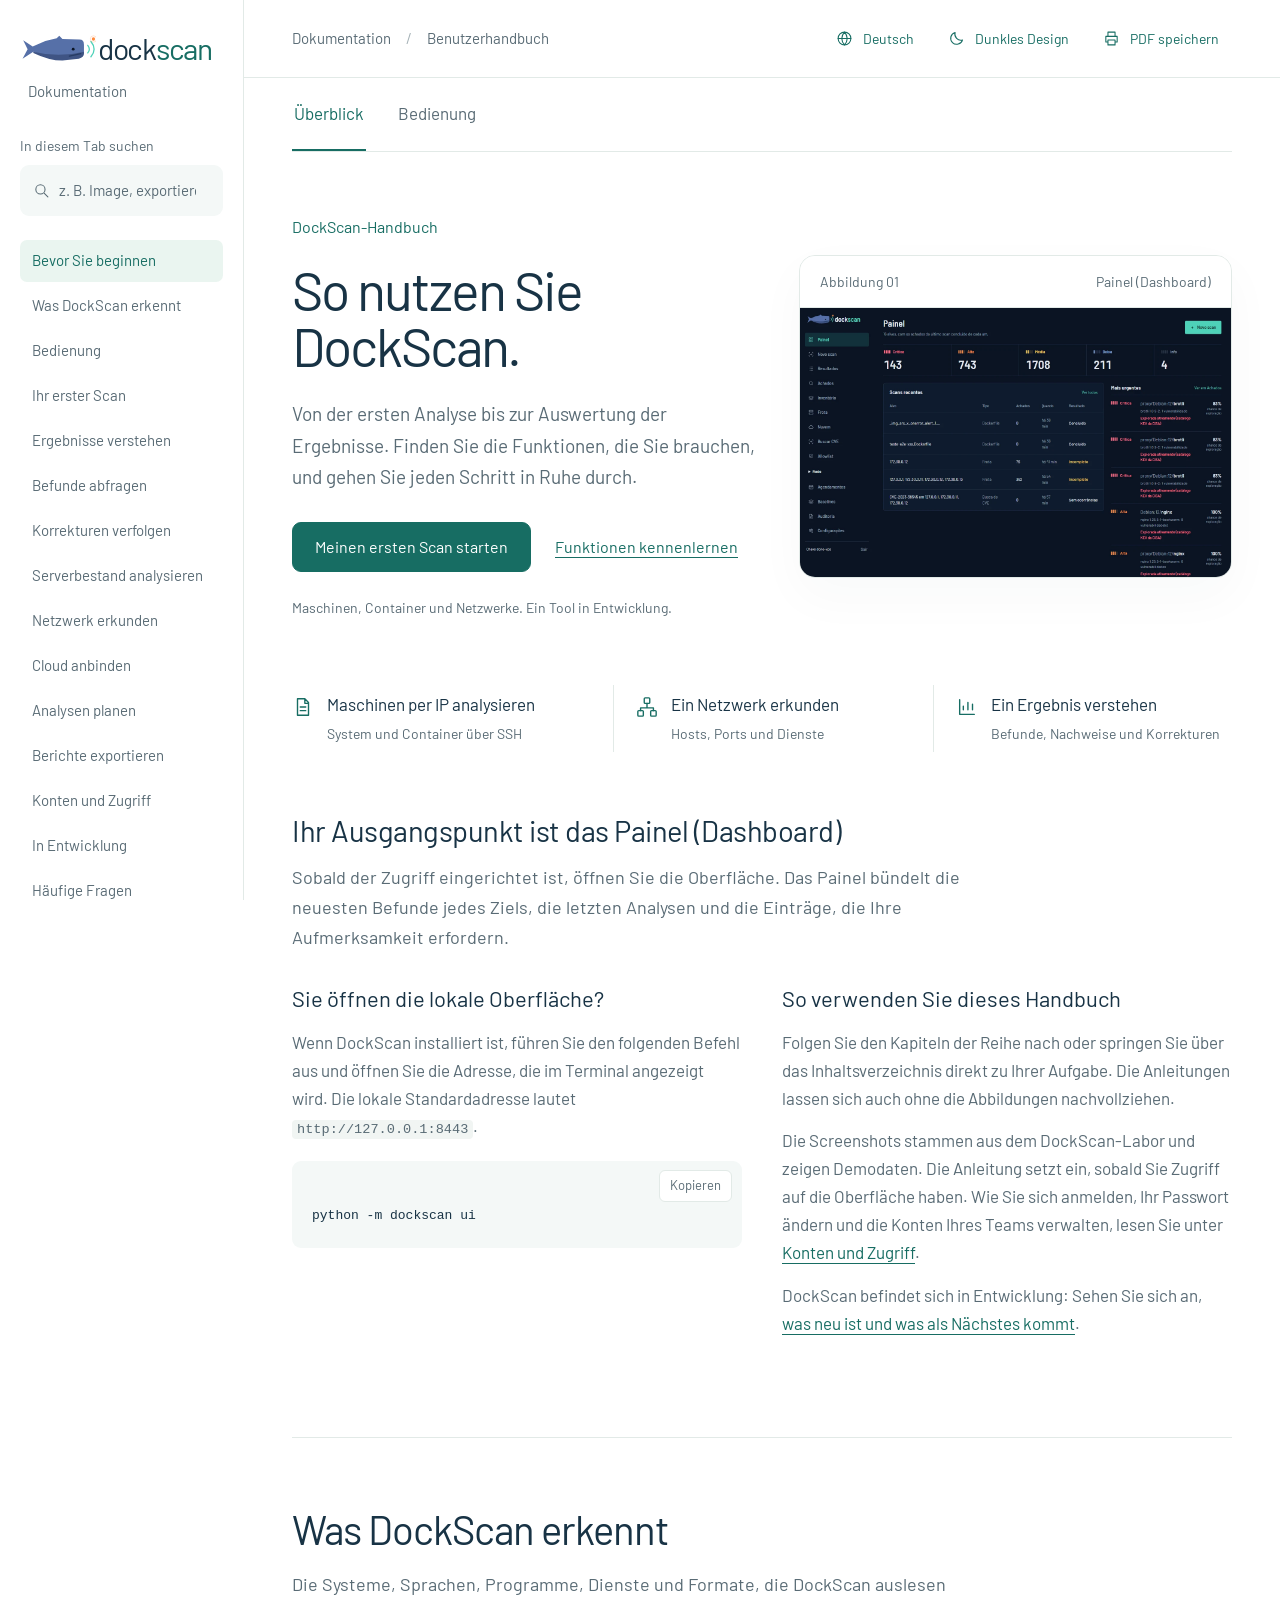
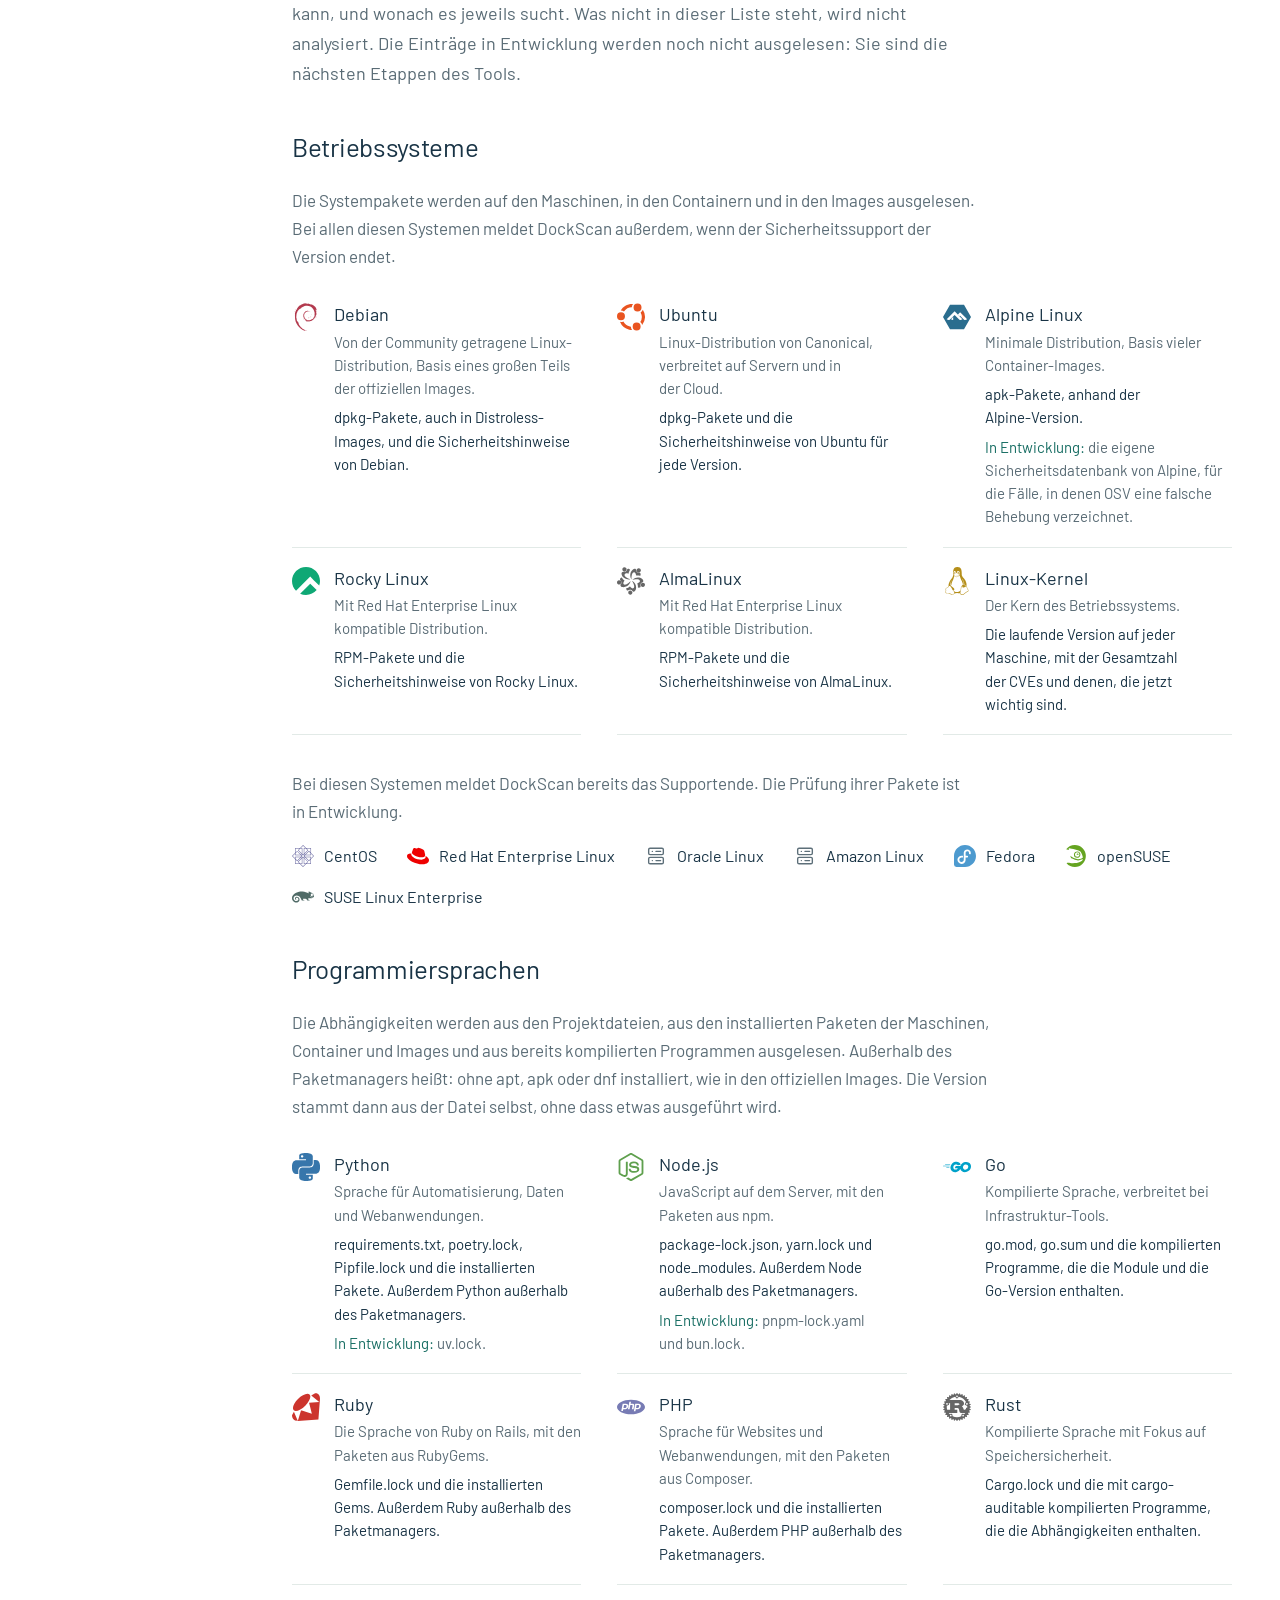
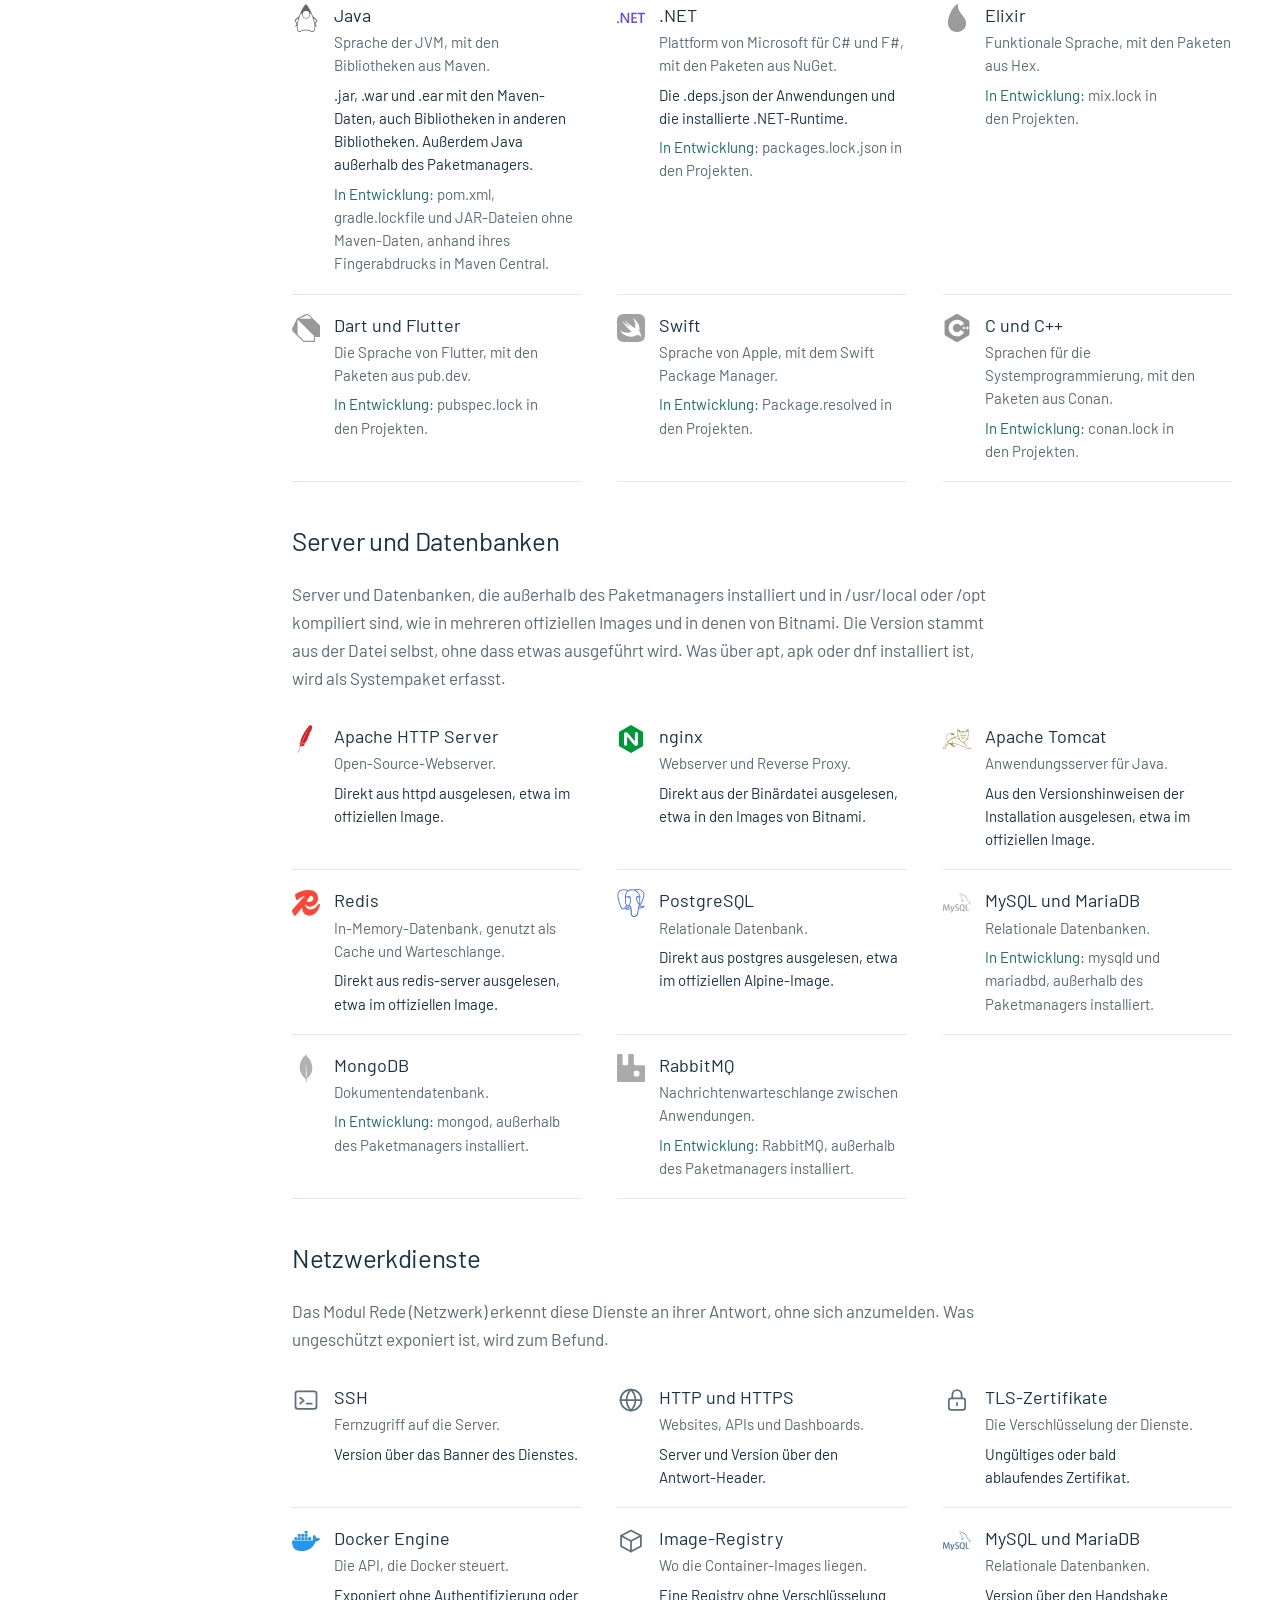
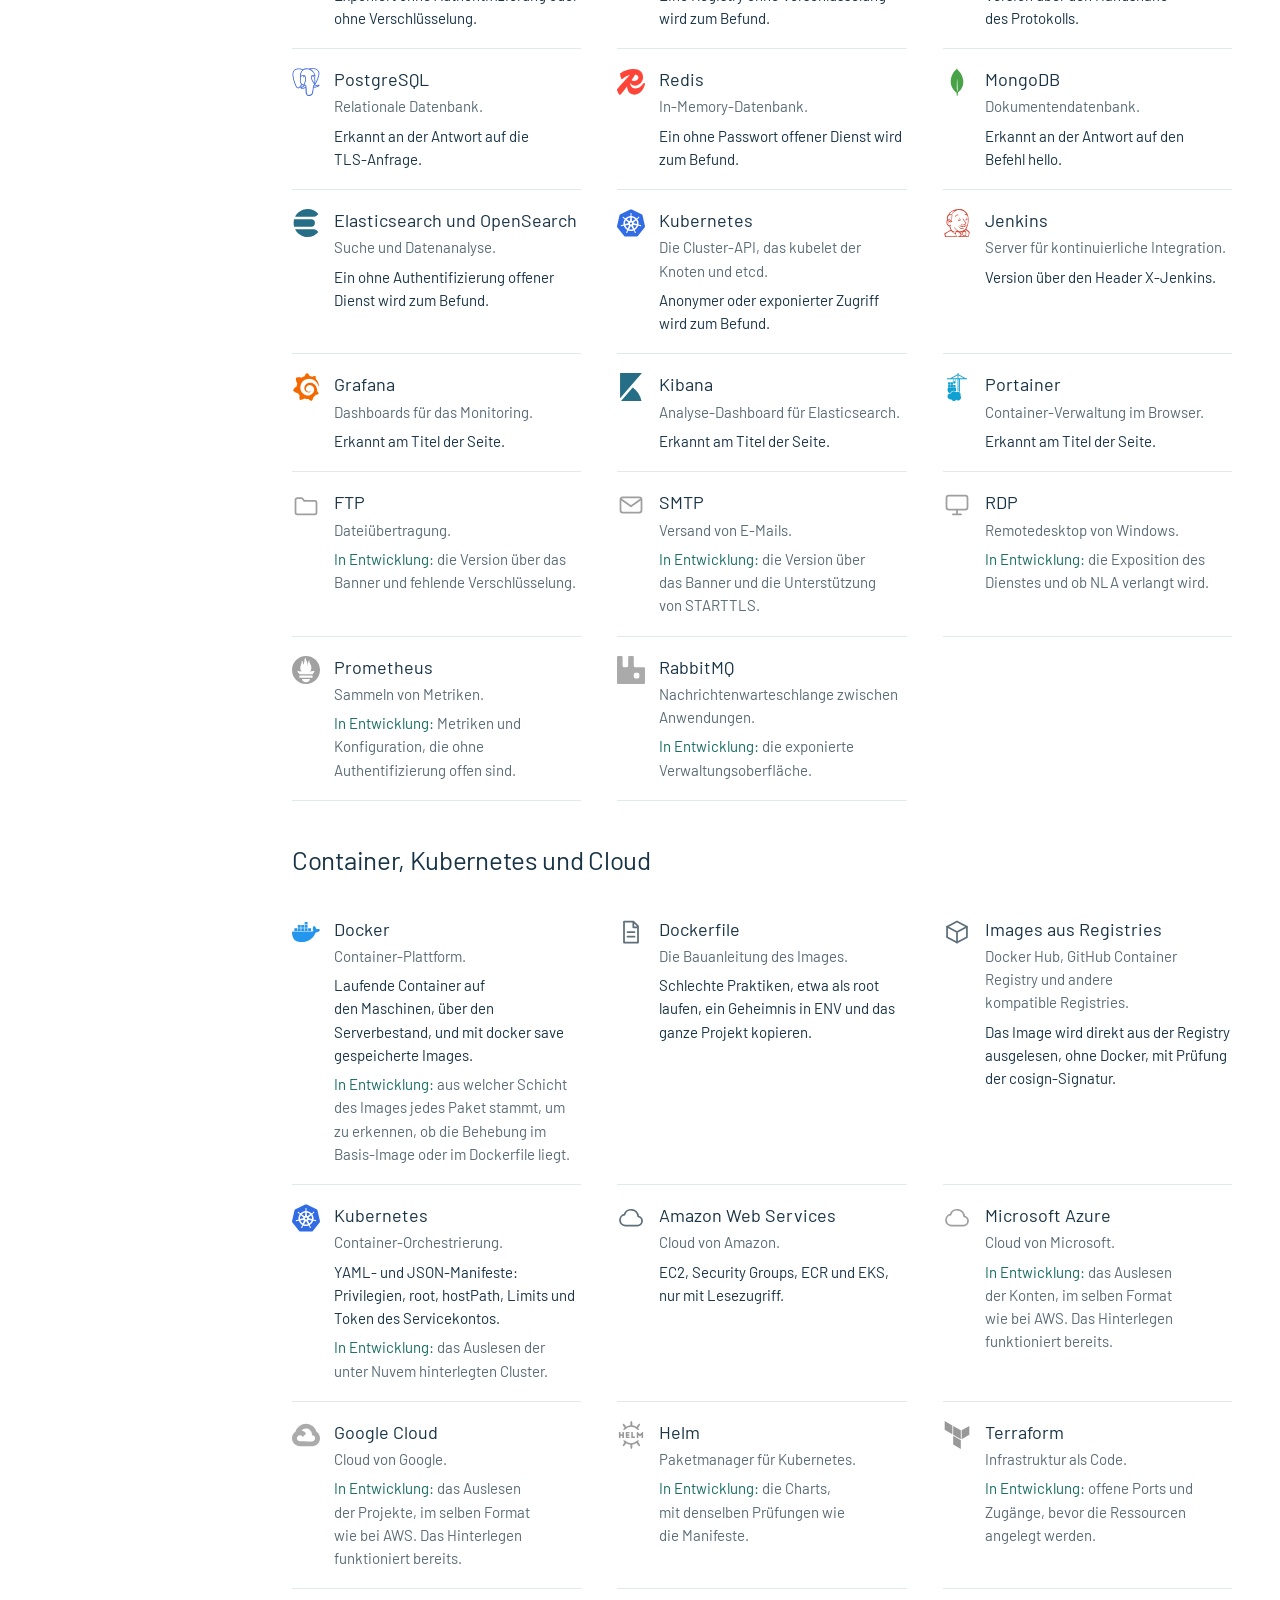
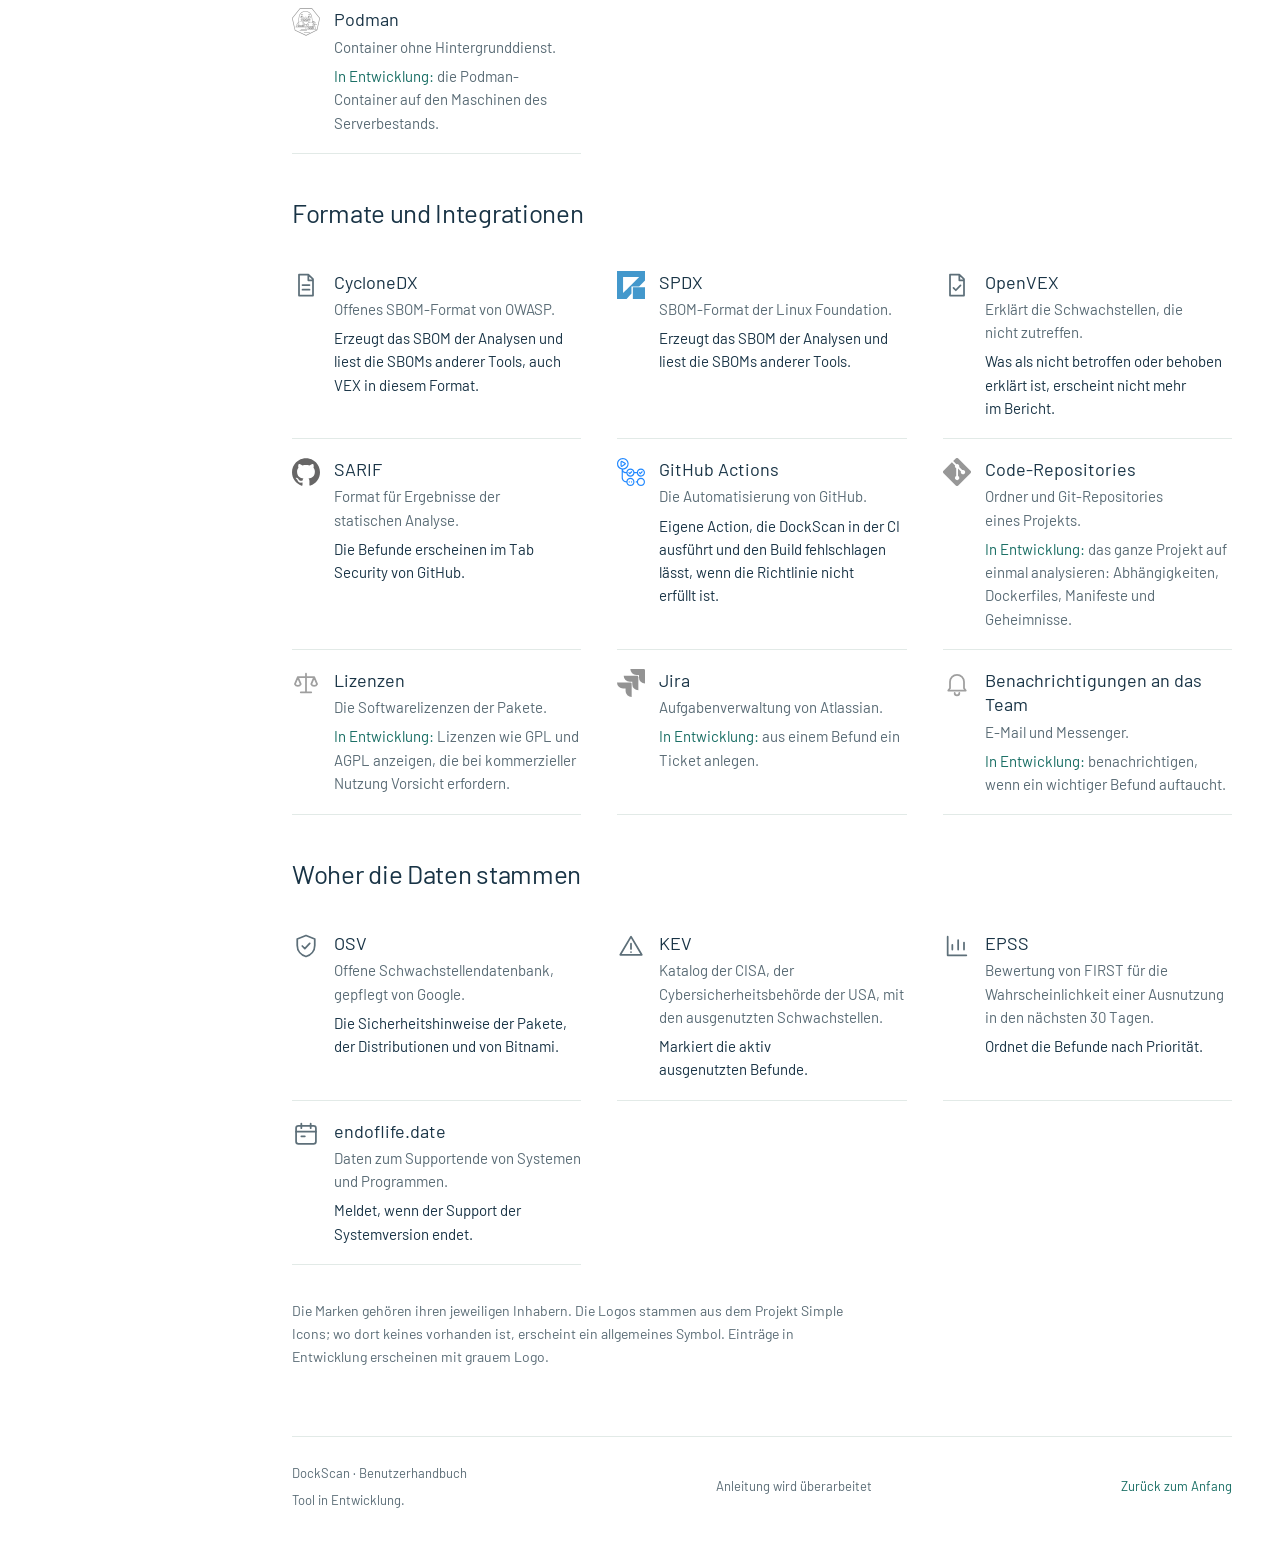
==== commit ecbbf8d4: "Adiciona o que o DockScan reconhece, com as logos e os itens em desenvolvimento" ====
--- a/de/index.html
+++ b/de/index.html
@@ -36,6 +36,7 @@
     </div>
     <nav aria-label="Kapitel des Handbuchs" id="chapters">
       <a href="#inicio" aria-current="location">Bevor Sie beginnen</a>
+      <a href="#reconhece">Was DockScan erkennt</a>
       <a href="#como-usar">Bedienung</a>
       <a href="#primeiro-scan">Ihr erster Scan</a>
       <a href="#resultados">Ergebnisse verstehen</a>
@@ -54,7 +55,7 @@
   </aside>
 
   <div class="page">
-    <div class="topbar"><p>Dokumentation <span aria-hidden="true">/</span> Benutzerhandbuch</p><div class="topbar-actions"><details class="lang-menu"><summary class="button small"><svg viewBox="0 0 24 24" aria-hidden="true"><circle cx="12" cy="12" r="9"></circle><path d="M3 12h18M12 3c2.5 2.8 3.8 5.8 3.8 9s-1.3 6.2-3.8 9c-2.5-2.8-3.8-5.8-3.8-9S9.5 5.8 12 3Z"></path></svg><span class="sr-only">Sprache: </span>Deutsch</summary><ul><li><a href="../index.html" hreflang="pt-BR" lang="pt-BR" data-idioma>Português</a></li><li><a href="../en/index.html" hreflang="en" lang="en" data-idioma>English</a></li><li><a href="../es/index.html" hreflang="es" lang="es" data-idioma>Español</a></li><li><a href="../fr/index.html" hreflang="fr" lang="fr" data-idioma>Français</a></li><li><a href="../de/index.html" hreflang="de" lang="de" data-idioma aria-current="page">Deutsch</a></li><li><a href="../ja/index.html" hreflang="ja" lang="ja" data-idioma>日本語</a></li></ul></details><button class="button small theme-toggle" id="theme-toggle" type="button" aria-label="Dunkles Design" aria-pressed="false" title="Dunkles Design aktivieren" hidden><svg viewBox="0 0 24 24" aria-hidden="true"><path d="M20.5 14A8.5 8.5 0 0 1 10 3.5 8.5 8.5 0 1 0 20.5 14Z"></path></svg><span>Dunkles Design</span></button><button class="button small" id="print-manual" type="button" hidden><svg viewBox="0 0 24 24" aria-hidden="true"><path d="M7 8V3h10v5M7 17H4V9h16v8h-3M7 14h10v7H7z"></path></svg>Als PDF speichern</button></div></div>
+    <div class="topbar"><p>Dokumentation <span aria-hidden="true">/</span> Benutzerhandbuch</p><div class="topbar-actions"><details class="lang-menu"><summary class="button small"><svg viewBox="0 0 24 24" aria-hidden="true"><circle cx="12" cy="12" r="9"></circle><path d="M3 12h18M12 3c2.5 2.8 3.8 5.8 3.8 9s-1.3 6.2-3.8 9c-2.5-2.8-3.8-5.8-3.8-9S9.5 5.8 12 3Z"></path></svg><span class="sr-only">Sprache: </span>Deutsch</summary><ul><li><a href="../index.html" hreflang="pt-BR" lang="pt-BR" data-idioma>Português</a></li><li><a href="../en/index.html" hreflang="en" lang="en" data-idioma>English</a></li><li><a href="../es/index.html" hreflang="es" lang="es" data-idioma>Español</a></li><li><a href="../fr/index.html" hreflang="fr" lang="fr" data-idioma>Français</a></li><li><a href="../de/index.html" hreflang="de" lang="de" data-idioma aria-current="page">Deutsch</a></li><li><a href="../ja/index.html" hreflang="ja" lang="ja" data-idioma>日本語</a></li></ul></details><button class="button small theme-toggle" id="theme-toggle" type="button" aria-label="Dunkles Design" aria-pressed="false" title="Dunkles Design aktivieren" hidden><svg viewBox="0 0 24 24" aria-hidden="true"><path d="M20.5 14A8.5 8.5 0 0 1 10 3.5 8.5 8.5 0 1 0 20.5 14Z"></path></svg><span>Dunkles Design</span></button><button class="button small" id="print-manual" type="button" hidden><svg viewBox="0 0 24 24" aria-hidden="true"><path d="M7 8V3h10v5M7 17H4V9h16v8h-3M7 14h10v7H7z"></path></svg>PDF speichern</button></div></div>
     <main id="conteudo" tabindex="-1">
       <nav class="manual-tabs" id="manual-tabs" aria-label="Bereiche des Handbuchs">
         <a id="aba-visao-geral" href="#inicio" data-panel="painel-visao-geral">Überblick</a>
@@ -87,6 +88,107 @@
         </div>
         <div class="overview-panel-note"><h2>Ihr Ausgangspunkt ist das Painel (Dashboard)</h2><p>Sobald der Zugriff eingerichtet ist, öffnen Sie die Oberfläche. Das Painel bündelt die neuesten Befunde jedes Ziels, die letzten Analysen und die Einträge, die Ihre Aufmerksamkeit erfordern.</p></div>
         <div class="two-columns notes"><div><h3>Sie öffnen die lokale Oberfläche?</h3><p>Wenn DockScan installiert ist, führen Sie den folgenden Befehl aus und öffnen Sie die Adresse, die im Terminal angezeigt wird. Die lokale Standardadresse lautet <code>http://127.0.0.1:8443</code>.</p><div class="code-box"><pre><code>python -m dockscan ui</code></pre><button type="button" class="copy-button" data-copy hidden>Kopieren</button></div></div><div><h3>So verwenden Sie dieses Handbuch</h3><p>Folgen Sie den Kapiteln der Reihe nach oder springen Sie über das Inhaltsverzeichnis direkt zu Ihrer Aufgabe. Die Anleitungen lassen sich auch ohne die Abbildungen nachvollziehen.</p><p class="muted">Die Screenshots stammen aus dem DockScan-Labor und zeigen Demodaten. Die Anleitung setzt ein, sobald Sie Zugriff auf die Oberfläche haben. Wie Sie sich anmelden, Ihr Passwort ändern und die Konten Ihres Teams verwalten, lesen Sie unter <a href="#contas">Konten und Zugriff</a>.</p><p class="muted">DockScan befindet sich in Entwicklung: Sehen Sie sich an, <a href="#desenvolvimento">was neu ist und was als Nächstes kommt</a>.</p></div></div>
+      </section>
+
+      <section id="reconhece" class="chapter" aria-labelledby="titulo-reconhece" data-keywords="kompatibilität unterstützung abdeckung systeme betriebssysteme distributionen programmiersprachen sprachen dienste formate debian ubuntu alpine rocky alma kernel centos red hat oracle amazon fedora suse python node go ruby php rust java dotnet elixir dart flutter swift c++ conan pnpm uv bun gradle nginx apache tomcat redis postgresql mysql mariadb mongodb rabbitmq elasticsearch jenkins grafana kibana portainer prometheus ftp smtp rdp kubernetes helm terraform podman docker registry aws azure google cyclonedx spdx sarif vex lizenzen jira benachrichtigungen osv kev epss supportende in entwicklung nächste etappen">
+        <header class="chapter-header"><div><h2 id="titulo-reconhece">Was DockScan erkennt</h2><p>Die Systeme, Sprachen, Programme, Dienste und Formate, die DockScan auslesen kann, und wonach es jeweils sucht. Was nicht in dieser Liste steht, wird nicht analysiert. Die Einträge in Entwicklung werden noch nicht ausgelesen: Sie sind die nächsten Etappen des Tools.</p></div></header>
+        <h3 class="subheading">Betriebssysteme</h3>
+        <p class="support-lead">Die Systempakete werden auf den Maschinen, in den Containern und in den Images ausgelesen. Bei allen diesen Systemen meldet DockScan außerdem, wenn der Sicherheitssupport der Version endet.</p>
+        <ul class="support-list">
+          <li><img src="../assets/logos/debian.svg" alt="" width="28" height="28" loading="lazy"><div><h4>Debian</h4><p>Von der Community getragene Linux-Distribution, Basis eines großen Teils der offiziellen Images.</p><p class="support-read">dpkg-Pakete, auch in Distroless-Images, und die Sicherheitshinweise von Debian.</p></div></li>
+          <li><img src="../assets/logos/ubuntu.svg" alt="" width="28" height="28" loading="lazy"><div><h4>Ubuntu</h4><p>Linux-Distribution von Canonical, verbreitet auf Servern und in der Cloud.</p><p class="support-read">dpkg-Pakete und die Sicherheitshinweise von Ubuntu für jede Version.</p></div></li>
+          <li><img src="../assets/logos/alpinelinux.svg" alt="" width="28" height="28" loading="lazy"><div><h4>Alpine Linux</h4><p>Minimale Distribution, Basis vieler Container-Images.</p><p class="support-read">apk-Pakete, anhand der Alpine-Version.</p><p class="support-next"><span>In Entwicklung:</span> die eigene Sicherheitsdatenbank von Alpine, für die Fälle, in denen OSV eine falsche Behebung verzeichnet.</p></div></li>
+          <li><img src="../assets/logos/rockylinux.svg" alt="" width="28" height="28" loading="lazy"><div><h4>Rocky Linux</h4><p>Mit Red Hat Enterprise Linux kompatible Distribution.</p><p class="support-read">RPM-Pakete und die Sicherheitshinweise von Rocky Linux.</p></div></li>
+          <li><img src="../assets/logos/almalinux.svg" alt="" width="28" height="28" loading="lazy"><div><h4>AlmaLinux</h4><p>Mit Red Hat Enterprise Linux kompatible Distribution.</p><p class="support-read">RPM-Pakete und die Sicherheitshinweise von AlmaLinux.</p></div></li>
+          <li><img src="../assets/logos/linux.svg" alt="" width="28" height="28" loading="lazy"><div><h4>Linux-Kernel</h4><p>Der Kern des Betriebssystems.</p><p class="support-read">Die laufende Version auf jeder Maschine, mit der Gesamtzahl der CVEs und denen, die jetzt wichtig sind.</p></div></li>
+        </ul>
+        <p class="support-lead">Bei diesen Systemen meldet DockScan bereits das Supportende. Die Prüfung ihrer Pakete ist in Entwicklung.</p>
+        <ul class="support-inline"><li><img src="../assets/logos/centos.svg" alt="" width="22" height="22" loading="lazy">CentOS</li><li><img src="../assets/logos/redhat.svg" alt="" width="22" height="22" loading="lazy">Red Hat Enterprise Linux</li><li><img src="../assets/logos/servidor.svg" alt="" width="22" height="22" loading="lazy">Oracle Linux</li><li><img src="../assets/logos/servidor.svg" alt="" width="22" height="22" loading="lazy">Amazon Linux</li><li><img src="../assets/logos/fedora.svg" alt="" width="22" height="22" loading="lazy">Fedora</li><li><img src="../assets/logos/opensuse.svg" alt="" width="22" height="22" loading="lazy">openSUSE</li><li><img src="../assets/logos/suse.svg" alt="" width="22" height="22" loading="lazy">SUSE Linux Enterprise</li></ul>
+        <h3 class="subheading">Programmiersprachen</h3>
+        <p class="support-lead">Die Abhängigkeiten werden aus den Projektdateien, aus den installierten Paketen der Maschinen, Container und Images und aus bereits kompilierten Programmen ausgelesen. Außerhalb des Paketmanagers heißt: ohne apt, apk oder dnf installiert, wie in den offiziellen Images. Die Version stammt dann aus der Datei selbst, ohne dass etwas ausgeführt wird.</p>
+        <ul class="support-list">
+          <li><img src="../assets/logos/python.svg" alt="" width="28" height="28" loading="lazy"><div><h4>Python</h4><p>Sprache für Automatisierung, Daten und Webanwendungen.</p><p class="support-read">requirements.txt, poetry.lock, Pipfile.lock und die installierten Pakete. Außerdem Python außerhalb des Paketmanagers.</p><p class="support-next"><span>In Entwicklung:</span> uv.lock.</p></div></li>
+          <li><img src="../assets/logos/nodedotjs.svg" alt="" width="28" height="28" loading="lazy"><div><h4>Node.js</h4><p>JavaScript auf dem Server, mit den Paketen aus npm.</p><p class="support-read">package-lock.json, yarn.lock und node_modules. Außerdem Node außerhalb des Paketmanagers.</p><p class="support-next"><span>In Entwicklung:</span> pnpm-lock.yaml und bun.lock.</p></div></li>
+          <li><img src="../assets/logos/go.svg" alt="" width="28" height="28" loading="lazy"><div><h4>Go</h4><p>Kompilierte Sprache, verbreitet bei Infrastruktur-Tools.</p><p class="support-read">go.mod, go.sum und die kompilierten Programme, die die Module und die Go-Version enthalten.</p></div></li>
+          <li><img src="../assets/logos/ruby.svg" alt="" width="28" height="28" loading="lazy"><div><h4>Ruby</h4><p>Die Sprache von Ruby on Rails, mit den Paketen aus RubyGems.</p><p class="support-read">Gemfile.lock und die installierten Gems. Außerdem Ruby außerhalb des Paketmanagers.</p></div></li>
+          <li><img src="../assets/logos/php.svg" alt="" width="28" height="28" loading="lazy"><div><h4>PHP</h4><p>Sprache für Websites und Webanwendungen, mit den Paketen aus Composer.</p><p class="support-read">composer.lock und die installierten Pakete. Außerdem PHP außerhalb des Paketmanagers.</p></div></li>
+          <li><img src="../assets/logos/rust.svg" alt="" width="28" height="28" loading="lazy"><div><h4>Rust</h4><p>Kompilierte Sprache mit Fokus auf Speichersicherheit.</p><p class="support-read">Cargo.lock und die mit cargo-auditable kompilierten Programme, die die Abhängigkeiten enthalten.</p></div></li>
+          <li><img src="../assets/logos/openjdk.svg" alt="" width="28" height="28" loading="lazy"><div><h4>Java</h4><p>Sprache der JVM, mit den Bibliotheken aus Maven.</p><p class="support-read">.jar, .war und .ear mit den Maven-Daten, auch Bibliotheken in anderen Bibliotheken. Außerdem Java außerhalb des Paketmanagers.</p><p class="support-next"><span>In Entwicklung:</span> pom.xml, gradle.lockfile und JAR-Dateien ohne Maven-Daten, anhand ihres Fingerabdrucks in Maven Central.</p></div></li>
+          <li><img src="../assets/logos/dotnet.svg" alt="" width="28" height="28" loading="lazy"><div><h4>.NET</h4><p>Plattform von Microsoft für C# und F#, mit den Paketen aus NuGet.</p><p class="support-read">Die .deps.json der Anwendungen und die installierte .NET-Runtime.</p><p class="support-next"><span>In Entwicklung:</span> packages.lock.json in den Projekten.</p></div></li>
+          <li class="support-future"><img src="../assets/logos/elixir.svg" alt="" width="28" height="28" loading="lazy"><div><h4>Elixir</h4><p>Funktionale Sprache, mit den Paketen aus Hex.</p><p class="support-next"><span>In Entwicklung:</span> mix.lock in den Projekten.</p></div></li>
+          <li class="support-future"><img src="../assets/logos/dart.svg" alt="" width="28" height="28" loading="lazy"><div><h4>Dart und Flutter</h4><p>Die Sprache von Flutter, mit den Paketen aus pub.dev.</p><p class="support-next"><span>In Entwicklung:</span> pubspec.lock in den Projekten.</p></div></li>
+          <li class="support-future"><img src="../assets/logos/swift.svg" alt="" width="28" height="28" loading="lazy"><div><h4>Swift</h4><p>Sprache von Apple, mit dem Swift Package Manager.</p><p class="support-next"><span>In Entwicklung:</span> Package.resolved in den Projekten.</p></div></li>
+          <li class="support-future"><img src="../assets/logos/cplusplus.svg" alt="" width="28" height="28" loading="lazy"><div><h4>C und C++</h4><p>Sprachen für die Systemprogrammierung, mit den Paketen aus Conan.</p><p class="support-next"><span>In Entwicklung:</span> conan.lock in den Projekten.</p></div></li>
+        </ul>
+        <h3 class="subheading">Server und Datenbanken</h3>
+        <p class="support-lead">Server und Datenbanken, die außerhalb des Paketmanagers installiert und in /usr/local oder /opt kompiliert sind, wie in mehreren offiziellen Images und in denen von Bitnami. Die Version stammt aus der Datei selbst, ohne dass etwas ausgeführt wird. Was über apt, apk oder dnf installiert ist, wird als Systempaket erfasst.</p>
+        <ul class="support-list">
+          <li><img src="../assets/logos/apache.svg" alt="" width="28" height="28" loading="lazy"><div><h4>Apache HTTP Server</h4><p>Open-Source-Webserver.</p><p class="support-read">Direkt aus httpd ausgelesen, etwa im offiziellen Image.</p></div></li>
+          <li><img src="../assets/logos/nginx.svg" alt="" width="28" height="28" loading="lazy"><div><h4>nginx</h4><p>Webserver und Reverse Proxy.</p><p class="support-read">Direkt aus der Binärdatei ausgelesen, etwa in den Images von Bitnami.</p></div></li>
+          <li><img src="../assets/logos/apachetomcat.svg" alt="" width="28" height="28" loading="lazy"><div><h4>Apache Tomcat</h4><p>Anwendungsserver für Java.</p><p class="support-read">Aus den Versionshinweisen der Installation ausgelesen, etwa im offiziellen Image.</p></div></li>
+          <li><img src="../assets/logos/redis.svg" alt="" width="28" height="28" loading="lazy"><div><h4>Redis</h4><p>In-Memory-Datenbank, genutzt als Cache und Warteschlange.</p><p class="support-read">Direkt aus redis-server ausgelesen, etwa im offiziellen Image.</p></div></li>
+          <li><img src="../assets/logos/postgresql.svg" alt="" width="28" height="28" loading="lazy"><div><h4>PostgreSQL</h4><p>Relationale Datenbank.</p><p class="support-read">Direkt aus postgres ausgelesen, etwa im offiziellen Alpine-Image.</p></div></li>
+          <li class="support-future"><img src="../assets/logos/mysql.svg" alt="" width="28" height="28" loading="lazy"><div><h4>MySQL und MariaDB</h4><p>Relationale Datenbanken.</p><p class="support-next"><span>In Entwicklung:</span> mysqld und mariadbd, außerhalb des Paketmanagers installiert.</p></div></li>
+          <li class="support-future"><img src="../assets/logos/mongodb.svg" alt="" width="28" height="28" loading="lazy"><div><h4>MongoDB</h4><p>Dokumentendatenbank.</p><p class="support-next"><span>In Entwicklung:</span> mongod, außerhalb des Paketmanagers installiert.</p></div></li>
+          <li class="support-future"><img src="../assets/logos/rabbitmq.svg" alt="" width="28" height="28" loading="lazy"><div><h4>RabbitMQ</h4><p>Nachrichtenwarteschlange zwischen Anwendungen.</p><p class="support-next"><span>In Entwicklung:</span> RabbitMQ, außerhalb des Paketmanagers installiert.</p></div></li>
+        </ul>
+        <h3 class="subheading">Netzwerkdienste</h3>
+        <p class="support-lead">Das Modul Rede (Netzwerk) erkennt diese Dienste an ihrer Antwort, ohne sich anzumelden. Was ungeschützt exponiert ist, wird zum Befund.</p>
+        <ul class="support-list">
+          <li><img src="../assets/logos/terminal.svg" alt="" width="28" height="28" loading="lazy"><div><h4>SSH</h4><p>Fernzugriff auf die Server.</p><p class="support-read">Version über das Banner des Dienstes.</p></div></li>
+          <li><img src="../assets/logos/globo.svg" alt="" width="28" height="28" loading="lazy"><div><h4>HTTP und HTTPS</h4><p>Websites, APIs und Dashboards.</p><p class="support-read">Server und Version über den Antwort-Header.</p></div></li>
+          <li><img src="../assets/logos/cadeado.svg" alt="" width="28" height="28" loading="lazy"><div><h4>TLS-Zertifikate</h4><p>Die Verschlüsselung der Dienste.</p><p class="support-read">Ungültiges oder bald ablaufendes Zertifikat.</p></div></li>
+          <li><img src="../assets/logos/docker.svg" alt="" width="28" height="28" loading="lazy"><div><h4>Docker Engine</h4><p>Die API, die Docker steuert.</p><p class="support-read">Exponiert ohne Authentifizierung oder ohne Verschlüsselung.</p></div></li>
+          <li><img src="../assets/logos/caixa.svg" alt="" width="28" height="28" loading="lazy"><div><h4>Image-Registry</h4><p>Wo die Container-Images liegen.</p><p class="support-read">Eine Registry ohne Verschlüsselung wird zum Befund.</p></div></li>
+          <li><img src="../assets/logos/mysql.svg" alt="" width="28" height="28" loading="lazy"><div><h4>MySQL und MariaDB</h4><p>Relationale Datenbanken.</p><p class="support-read">Version über den Handshake des Protokolls.</p></div></li>
+          <li><img src="../assets/logos/postgresql.svg" alt="" width="28" height="28" loading="lazy"><div><h4>PostgreSQL</h4><p>Relationale Datenbank.</p><p class="support-read">Erkannt an der Antwort auf die TLS-Anfrage.</p></div></li>
+          <li><img src="../assets/logos/redis.svg" alt="" width="28" height="28" loading="lazy"><div><h4>Redis</h4><p>In-Memory-Datenbank.</p><p class="support-read">Ein ohne Passwort offener Dienst wird zum Befund.</p></div></li>
+          <li><img src="../assets/logos/mongodb.svg" alt="" width="28" height="28" loading="lazy"><div><h4>MongoDB</h4><p>Dokumentendatenbank.</p><p class="support-read">Erkannt an der Antwort auf den Befehl hello.</p></div></li>
+          <li><img src="../assets/logos/elasticsearch.svg" alt="" width="28" height="28" loading="lazy"><div><h4>Elasticsearch und OpenSearch</h4><p>Suche und Datenanalyse.</p><p class="support-read">Ein ohne Authentifizierung offener Dienst wird zum Befund.</p></div></li>
+          <li><img src="../assets/logos/kubernetes.svg" alt="" width="28" height="28" loading="lazy"><div><h4>Kubernetes</h4><p>Die Cluster-API, das kubelet der Knoten und etcd.</p><p class="support-read">Anonymer oder exponierter Zugriff wird zum Befund.</p></div></li>
+          <li><img src="../assets/logos/jenkins.svg" alt="" width="28" height="28" loading="lazy"><div><h4>Jenkins</h4><p>Server für kontinuierliche Integration.</p><p class="support-read">Version über den Header X-Jenkins.</p></div></li>
+          <li><img src="../assets/logos/grafana.svg" alt="" width="28" height="28" loading="lazy"><div><h4>Grafana</h4><p>Dashboards für das Monitoring.</p><p class="support-read">Erkannt am Titel der Seite.</p></div></li>
+          <li><img src="../assets/logos/kibana.svg" alt="" width="28" height="28" loading="lazy"><div><h4>Kibana</h4><p>Analyse-Dashboard für Elasticsearch.</p><p class="support-read">Erkannt am Titel der Seite.</p></div></li>
+          <li><img src="../assets/logos/portainer.svg" alt="" width="28" height="28" loading="lazy"><div><h4>Portainer</h4><p>Container-Verwaltung im Browser.</p><p class="support-read">Erkannt am Titel der Seite.</p></div></li>
+          <li class="support-future"><img src="../assets/logos/pasta.svg" alt="" width="28" height="28" loading="lazy"><div><h4>FTP</h4><p>Dateiübertragung.</p><p class="support-next"><span>In Entwicklung:</span> die Version über das Banner und fehlende Verschlüsselung.</p></div></li>
+          <li class="support-future"><img src="../assets/logos/envelope.svg" alt="" width="28" height="28" loading="lazy"><div><h4>SMTP</h4><p>Versand von E-Mails.</p><p class="support-next"><span>In Entwicklung:</span> die Version über das Banner und die Unterstützung von STARTTLS.</p></div></li>
+          <li class="support-future"><img src="../assets/logos/monitor.svg" alt="" width="28" height="28" loading="lazy"><div><h4>RDP</h4><p>Remotedesktop von Windows.</p><p class="support-next"><span>In Entwicklung:</span> die Exposition des Dienstes und ob NLA verlangt wird.</p></div></li>
+          <li class="support-future"><img src="../assets/logos/prometheus.svg" alt="" width="28" height="28" loading="lazy"><div><h4>Prometheus</h4><p>Sammeln von Metriken.</p><p class="support-next"><span>In Entwicklung:</span> Metriken und Konfiguration, die ohne Authentifizierung offen sind.</p></div></li>
+          <li class="support-future"><img src="../assets/logos/rabbitmq.svg" alt="" width="28" height="28" loading="lazy"><div><h4>RabbitMQ</h4><p>Nachrichtenwarteschlange zwischen Anwendungen.</p><p class="support-next"><span>In Entwicklung:</span> die exponierte Verwaltungsoberfläche.</p></div></li>
+        </ul>
+        <h3 class="subheading">Container, Kubernetes und Cloud</h3>
+        <ul class="support-list">
+          <li><img src="../assets/logos/docker.svg" alt="" width="28" height="28" loading="lazy"><div><h4>Docker</h4><p>Container-Plattform.</p><p class="support-read">Laufende Container auf den Maschinen, über den Serverbestand, und mit docker save gespeicherte Images.</p><p class="support-next"><span>In Entwicklung:</span> aus welcher Schicht des Images jedes Paket stammt, um zu erkennen, ob die Behebung im Basis-Image oder im Dockerfile liegt.</p></div></li>
+          <li><img src="../assets/logos/documento.svg" alt="" width="28" height="28" loading="lazy"><div><h4>Dockerfile</h4><p>Die Bauanleitung des Images.</p><p class="support-read">Schlechte Praktiken, etwa als root laufen, ein Geheimnis in ENV und das ganze Projekt kopieren.</p></div></li>
+          <li><img src="../assets/logos/caixa.svg" alt="" width="28" height="28" loading="lazy"><div><h4>Images aus Registries</h4><p>Docker Hub, GitHub Container Registry und andere kompatible Registries.</p><p class="support-read">Das Image wird direkt aus der Registry ausgelesen, ohne Docker, mit Prüfung der cosign-Signatur.</p></div></li>
+          <li><img src="../assets/logos/kubernetes.svg" alt="" width="28" height="28" loading="lazy"><div><h4>Kubernetes</h4><p>Container-Orchestrierung.</p><p class="support-read">YAML- und JSON-Manifeste: Privilegien, root, hostPath, Limits und Token des Servicekontos.</p><p class="support-next"><span>In Entwicklung:</span> das Auslesen der unter Nuvem hinterlegten Cluster.</p></div></li>
+          <li><img src="../assets/logos/nuvem.svg" alt="" width="28" height="28" loading="lazy"><div><h4>Amazon Web Services</h4><p>Cloud von Amazon.</p><p class="support-read">EC2, Security Groups, ECR und EKS, nur mit Lesezugriff.</p></div></li>
+          <li class="support-future"><img src="../assets/logos/nuvem.svg" alt="" width="28" height="28" loading="lazy"><div><h4>Microsoft Azure</h4><p>Cloud von Microsoft.</p><p class="support-next"><span>In Entwicklung:</span> das Auslesen der Konten, im selben Format wie bei AWS. Das Hinterlegen funktioniert bereits.</p></div></li>
+          <li class="support-future"><img src="../assets/logos/googlecloud.svg" alt="" width="28" height="28" loading="lazy"><div><h4>Google Cloud</h4><p>Cloud von Google.</p><p class="support-next"><span>In Entwicklung:</span> das Auslesen der Projekte, im selben Format wie bei AWS. Das Hinterlegen funktioniert bereits.</p></div></li>
+          <li class="support-future"><img src="../assets/logos/helm.svg" alt="" width="28" height="28" loading="lazy"><div><h4>Helm</h4><p>Paketmanager für Kubernetes.</p><p class="support-next"><span>In Entwicklung:</span> die Charts, mit denselben Prüfungen wie die Manifeste.</p></div></li>
+          <li class="support-future"><img src="../assets/logos/terraform.svg" alt="" width="28" height="28" loading="lazy"><div><h4>Terraform</h4><p>Infrastruktur als Code.</p><p class="support-next"><span>In Entwicklung:</span> offene Ports und Zugänge, bevor die Ressourcen angelegt werden.</p></div></li>
+          <li class="support-future"><img src="../assets/logos/podman.svg" alt="" width="28" height="28" loading="lazy"><div><h4>Podman</h4><p>Container ohne Hintergrunddienst.</p><p class="support-next"><span>In Entwicklung:</span> die Podman-Container auf den Maschinen des Serverbestands.</p></div></li>
+        </ul>
+        <h3 class="subheading">Formate und Integrationen</h3>
+        <ul class="support-list">
+          <li><img src="../assets/logos/documento.svg" alt="" width="28" height="28" loading="lazy"><div><h4>CycloneDX</h4><p>Offenes SBOM-Format von OWASP.</p><p class="support-read">Erzeugt das SBOM der Analysen und liest die SBOMs anderer Tools, auch VEX in diesem Format.</p></div></li>
+          <li><img src="../assets/logos/spdx.svg" alt="" width="28" height="28" loading="lazy"><div><h4>SPDX</h4><p>SBOM-Format der Linux Foundation.</p><p class="support-read">Erzeugt das SBOM der Analysen und liest die SBOMs anderer Tools.</p></div></li>
+          <li><img src="../assets/logos/declaracao.svg" alt="" width="28" height="28" loading="lazy"><div><h4>OpenVEX</h4><p>Erklärt die Schwachstellen, die nicht zutreffen.</p><p class="support-read">Was als nicht betroffen oder behoben erklärt ist, erscheint nicht mehr im Bericht.</p></div></li>
+          <li><img src="../assets/logos/github.svg" alt="" width="28" height="28" loading="lazy"><div><h4>SARIF</h4><p>Format für Ergebnisse der statischen Analyse.</p><p class="support-read">Die Befunde erscheinen im Tab Security von GitHub.</p></div></li>
+          <li><img src="../assets/logos/githubactions.svg" alt="" width="28" height="28" loading="lazy"><div><h4>GitHub Actions</h4><p>Die Automatisierung von GitHub.</p><p class="support-read">Eigene Action, die DockScan in der CI ausführt und den Build fehlschlagen lässt, wenn die Richtlinie nicht erfüllt ist.</p></div></li>
+          <li class="support-future"><img src="../assets/logos/git.svg" alt="" width="28" height="28" loading="lazy"><div><h4>Code-Repositories</h4><p>Ordner und Git-Repositories eines Projekts.</p><p class="support-next"><span>In Entwicklung:</span> das ganze Projekt auf einmal analysieren: Abhängigkeiten, Dockerfiles, Manifeste und Geheimnisse.</p></div></li>
+          <li class="support-future"><img src="../assets/logos/balanca.svg" alt="" width="28" height="28" loading="lazy"><div><h4>Lizenzen</h4><p>Die Softwarelizenzen der Pakete.</p><p class="support-next"><span>In Entwicklung:</span> Lizenzen wie GPL und AGPL anzeigen, die bei kommerzieller Nutzung Vorsicht erfordern.</p></div></li>
+          <li class="support-future"><img src="../assets/logos/jira.svg" alt="" width="28" height="28" loading="lazy"><div><h4>Jira</h4><p>Aufgabenverwaltung von Atlassian.</p><p class="support-next"><span>In Entwicklung:</span> aus einem Befund ein Ticket anlegen.</p></div></li>
+          <li class="support-future"><img src="../assets/logos/sino.svg" alt="" width="28" height="28" loading="lazy"><div><h4>Benachrichtigungen an das Team</h4><p>E-Mail und Messenger.</p><p class="support-next"><span>In Entwicklung:</span> benachrichtigen, wenn ein wichtiger Befund auftaucht.</p></div></li>
+        </ul>
+        <h3 class="subheading">Woher die Daten stammen</h3>
+        <ul class="support-list">
+          <li><img src="../assets/logos/escudo.svg" alt="" width="28" height="28" loading="lazy"><div><h4>OSV</h4><p>Offene Schwachstellendatenbank, gepflegt von Google.</p><p class="support-read">Die Sicherheitshinweise der Pakete, der Distributionen und von Bitnami.</p></div></li>
+          <li><img src="../assets/logos/alerta.svg" alt="" width="28" height="28" loading="lazy"><div><h4>KEV</h4><p>Katalog der CISA, der Cybersicherheitsbehörde der USA, mit den ausgenutzten Schwachstellen.</p><p class="support-read">Markiert die aktiv ausgenutzten Befunde.</p></div></li>
+          <li><img src="../assets/logos/grafico.svg" alt="" width="28" height="28" loading="lazy"><div><h4>EPSS</h4><p>Bewertung von FIRST für die Wahrscheinlichkeit einer Ausnutzung in den nächsten 30 Tagen.</p><p class="support-read">Ordnet die Befunde nach Priorität.</p></div></li>
+          <li><img src="../assets/logos/calendario.svg" alt="" width="28" height="28" loading="lazy"><div><h4>endoflife.date</h4><p>Daten zum Supportende von Systemen und Programmen.</p><p class="support-read">Meldet, wenn der Support der Systemversion endet.</p></div></li>
+        </ul>
+        <p class="muted support-note">Die Marken gehören ihren jeweiligen Inhabern. Die Logos stammen aus dem Projekt Simple Icons; wo dort keines vorhanden ist, erscheint ein allgemeines Symbol. Einträge in Entwicklung erscheinen mit grauem Logo.</p>
       </section>
 
       </div>
@@ -187,7 +289,7 @@
       <section id="achados" class="chapter" aria-labelledby="titulo-achados" data-keywords="achados consulta sql filtro campos operadores severidade kev epss pacote cve ip fonte agrupar exportar csv json link compartilhar sugestões estado novo corrigido reapareceu triagem prazo risco aceito falso positivo lote tags visões salvas plano de correção ordenar terminal befunde abfrage felder operatoren schweregrad paket quelle gruppieren exportieren teilen vorschläge zustand neu behoben wieder aufgetreten triage frist akzeptiertes risiko falsch positiv mehrfachauswahl gespeicherte ansichten korrekturplan sortieren seitenbereich details beschreibung referenzen osv cvss cwe verlauf andere assets">
         <header class="chapter-header"><div><h2 id="titulo-achados">Befunde abfragen</h2><p>Die Seite Achados (Befunde) fasst die Befunde des jeweils letzten Scans jedes Ziels aus allen Quellen in einer einzigen Tabelle zusammen. Mit einer SQL-ähnlichen Abfrage finden Sie, was Sie brauchen.</p></div></header>
         <ol class="steps">
-          <li><div><h3>Öffnen Sie „Achados“ im Menü</h3><p>Die Tabelle zeigt zunächst alle Befunde, vom dringendsten bis zum am wenigsten dringenden: zuerst die aktiv ausgenutzten (KEV), dann nach Schweregrad und nach Ausnutzungswahrscheinlichkeit (EPSS).</p></div></li>
+          <li><div><h3>Öffnen Sie „Achados“ im Menü</h3><p>Die Tabelle zeigt zunächst alle Befunde, vom dringendsten bis zum am wenigsten dringenden: zuerst nach <a href="#guia-prioridade">Priorität</a>, dann die aktiv ausgenutzten (KEV), nach Schweregrad und nach Ausnutzungswahrscheinlichkeit (EPSS).</p></div></li>
           <li><div><h3>Klicken Sie in das Abfragefeld und wählen Sie ein Feld</h3><p>Die Liste zeigt die Felder. Wenn Sie mit der Maus auf ein Feld zeigen, öffnen sich daneben seine Optionen: Wählen Sie den Operator, markieren Sie einen oder mehrere Werte und klicken Sie auf „Adicionar à consulta“ (Zur Abfrage hinzufügen). Die vorgeschlagenen Werte stammen aus Ihren eigenen Befunden, jeweils mit ihrer Anzahl.</p></div></li>
           <li><div><h3>Kombinieren Sie Bedingungen und führen Sie die Abfrage aus</h3><p>Sobald eine Abfrage steht, klicken Sie erneut in das Feld, um mit „e“ (und), „ou“ (oder) oder „ordenar por“ (sortieren nach) fortzufahren, oder verwenden Sie „Adicionar outro filtro“ (Weiteren Filter hinzufügen). Klicken Sie dann auf „Consultar“ (Abfragen) oder drücken Sie Enter. Wer die Abfragesprache bereits kennt, kann die Abfrage direkt eintippen.</p></div></li>
           <li><div><h3>Gruppieren, sortieren, teilen und exportieren Sie</h3><p>Unter „Agrupar por“ (Gruppieren nach) sehen Sie die Befunde nach Asset, Schwachstelle, Paket, Quelle, Zustand oder Tag; klicken Sie auf eine Gruppe, um nur nach ihr zu filtern. Klicken Sie auf eine Spaltenüberschrift, um zu sortieren. Die Abfrage steht in der Adresse der Seite, sodass Sie den Link teilen können. „Exportar CSV“ (CSV exportieren) und „Exportar JSON“ (JSON exportieren) übernehmen das Ergebnis der Abfrage.</p></div></li>
@@ -228,7 +330,8 @@
           <tr><td>Corrigido (Behoben)</td><td>Tritt in einer vollständigen Erfassung nicht mehr auf. Eine Teilerfassung beweist die Korrektur nicht: Der Befund bleibt aktiv, mit dem Hinweis auf die Teilerfassung. Ein Hinweis wie „regras do sudo não verificadas“ (sudo-Regeln nicht geprüft) kennzeichnet nur das als unvollständig erfasst, was davon abhängt.</td></tr>
         </tbody></table></div>
         <details class="disclosure"><summary>Woher stammen die Daten im Befundbereich?</summary><div><p>CVSS, EPSS, aktive Ausnutzung, Paket und Behebung stammen aus dem Scan. Beschreibung, Daten, Schwäche (CWE) und Referenzen stammen aus OSV: Der DockScan-Server ruft sie beim Öffnen des Bereichs ab und speichert sie einen Tag lang. Ohne Internet zeigt der Bereich den Rest an und meldet, dass OSV nicht geantwortet hat.</p><p>Der Verlauf zeigt die letzten Erfassungen des Assets: Encontrado (Gefunden), Não encontrado (Nicht gefunden) oder Coleta parcial (Teilweise Erfassung), wenn das Fehlen die Behebung nicht beweist. Die Adresse der Seite erhält <code>?achado=</code>, sodass der Link direkt denselben Befund öffnet.</p></div></details>
-        <details class="disclosure"><summary>Welche Felder kann ich abfragen?</summary><div><p>severidade, cve, regra, titulo, pacote, versao, ecossistema, correcao, corrigivel, fonte, ativo, ip, porta, container, local, epss, kev, novo, visto_em, estado, triagem, primeiro_visto, corrigido_em, prazo, tag und scan. Die Hilfe „Como consultar“ (So fragen Sie ab) direkt auf der Seite beschreibt jedes Feld.</p><p>Ein Ja/Nein-Feld ohne Vergleich bedeutet „sim“ (ja): <code>kev</code> ist dasselbe wie <code>kev = sim</code>. Datumsfelder akzeptieren <code>2026-11-01</code>, <code>-7d</code>, <code>+30d</code>, <code>-24h</code>, <code>hoje</code> (heute) und <code>ontem</code> (gestern). EPSS akzeptiert <code>0.1</code> oder <code>10%</code>.</p></div></details>
+        <details class="disclosure" id="guia-prioridade"><summary>Wie legt DockScan die Priorität fest?</summary><div><p>Jede Schwachstelle erhält eine von vier Prioritäten, und die Seite zeigt jeweils die Gründe dafür an:</p><ol class="compact-steps"><li>Corrigir agora (Sofort beheben): aktiv ausgenutzt (KEV); Ausnutzungswahrscheinlichkeit (EPSS) von 10 % oder mehr, wenn das Paket verwendet wird oder über das Netzwerk erreichbar ist; oder kritisch und über das Netzwerk erreichbar.</li><li>Esta semana (Diese Woche): EPSS von 10 % oder mehr; oder kritisch oder hoch und dazu EPSS von 1 % oder mehr, in Verwendung oder über das Netzwerk erreichbar.</li><li>Planejar (Planen): die übrigen kritischen und hohen, die mit EPSS von 1 % oder mehr und die mittleren, für die es bereits eine Behebung gibt.</li><li>Acompanhar (Beobachten): der Rest.</li></ol><p>Ein installiertes Paket, das kein Prozess lädt, sinkt um eine Stufe. Konfigurationsbefunde ohne CVE folgen dem Schweregrad. Zum Abfragen verwenden Sie <code>prioridade = agora</code>, <code>em_uso</code> oder <code>exposto</code>.</p></div></details>
+        <details class="disclosure"><summary>Welche Felder kann ich abfragen?</summary><div><p>severidade, cve, regra, titulo, pacote, versao, ecossistema, correcao, corrigivel, fonte, ativo, ip, porta, container, local, epss, kev, prioridade, em_uso, exposto, novo, visto_em, estado, triagem, primeiro_visto, corrigido_em, prazo, tag und scan. Die Hilfe „Como consultar“ (So fragen Sie ab) direkt auf der Seite beschreibt jedes Feld.</p><p>Ein Ja/Nein-Feld ohne Vergleich bedeutet „sim“ (ja): <code>kev</code> ist dasselbe wie <code>kev = sim</code>. Datumsfelder akzeptieren <code>2026-11-01</code>, <code>-7d</code>, <code>+30d</code>, <code>-24h</code>, <code>hoje</code> (heute) und <code>ontem</code> (gestern). EPSS akzeptiert <code>0.1</code> oder <code>10%</code>.</p></div></details>
         <details class="disclosure"><summary>Wie funktioniert die Frist der Triage?</summary><div><p>Revisado, falso positivo und risco aceito können eine Frist von bis zu zwei Jahren haben. Läuft die Frist ab, ist der Befund wieder offen und erscheint erneut in der Tabelle, markiert als „Prazo vencido“ (Frist abgelaufen). Um Ausnahmen zu prüfen, die bald ablaufen, fragen Sie <code>triagem != aberto e prazo &lt; +30d</code> ab.</p></div></details>
         <details class="disclosure"><summary>Wie lege ich Tags und gespeicherte Ansichten an?</summary><div><p>Ein Tag hat das Format Kategorie:Wert, etwa <code>ambiente:producao</code> oder <code>time:plataforma</code>, und wird durch eine Abfrage definiert. Schreiben Sie die Abfrage, die die Befunde auswählt, klicken Sie auf „Criar tag com esta consulta“ (Tag mit dieser Abfrage erstellen) und geben Sie Kategorie und Wert ein. Jeder Befund, der die Abfrage erfüllt, erhält das Tag, auch die Befunde künftiger Scans. Filtern Sie anschließend mit <code>tag = ambiente:producao</code> oder <code>tag = ambiente:*</code>, oder gruppieren Sie nach Tag. Die Tags stehen im Bereich „Tags“, jeweils mit der Anzahl der Befunde, die sie markieren.</p><p>Eine gespeicherte Ansicht speichert Abfrage und Gruppierung unter einem Namen. Verwenden Sie „Salvar como visão“ (Als Ansicht speichern) und wählen Sie die Ansicht später unter „Visões salvas“ (Gespeicherte Ansichten) aus. Tags und Ansichten gelten für alle Benutzer dieser Instanz.</p></div></details>
         <details class="disclosure"><summary>Was ist der Korrekturplan?</summary><div><p>Wählen Sie unter „Agrupar por“ die Option „Plano de correção“ (Korrekturplan). Jede Zeile ist ein installiertes Paket, mit der Anzahl seiner Schwachstellen, dem höchsten Schweregrad, den betroffenen Assets und der Version, auf die aktualisiert werden sollte. Wenn Sie ein Paket aus der Liste aktualisieren, beheben Sie alle Schwachstellen dieser Zeile auf einmal.</p></div></details>
@@ -262,7 +365,7 @@
           <li><div><h3>Sehen Sie sich die Maschinen im Inventário an</h3><p>Nach dem Scan zeigt „Inventário“ (Inventar) die gefundenen Maschinen, Container und Dienste, als Karte nach IP-Bereich gruppiert oder als Liste. Klicken Sie auf eine Maschine, um ihre Container und Dienste zu öffnen, und finden Sie eine IP über die Suche und die Filter.</p></div></li>
         </ol>
         <details class="disclosure" id="guia-cofre"><summary>So richten Sie den SSH-Tresor ein</summary><div><ol class="compact-steps"><li>Gehen Sie unter Frota zu „Cofre de acesso SSH“ (SSH-Zugangstresor).</li><li>Geben Sie Name, Benutzer, Passwort und zulässigen Geltungsbereich ein. Aktivieren Sie sudo nur, wenn dieses Konto dafür eingerichtet ist.</li><li>Klicken Sie auf „Salvar credencial“ (Zugangsdaten speichern). Das Passwort wird aus dem Feld entfernt und von der Oberfläche nicht wieder angezeigt.</li><li>Wählen Sie die Zugangsdaten im Inventar mit <code>cred=nome-da-credencial</code> aus. Der Geltungsbereich wird weiterhin eingehalten.</li></ol><p>Die SSH-Identität wird bei der ersten Verbindung gespeichert. Ändert sie sich, prüfen Sie die Änderung, bevor Sie den Eintrag aus der Liste der bekannten Identitäten entfernen.</p></div></details>
-        <details class="disclosure" id="guia-coleta"><summary>Was auf jeder Maschine ausgelesen wird</summary><div><p>Die Erfassung nutzt nur, was auf der Maschine bereits vorhanden ist: Systembefehle und Dateien aus <code>/proc</code> und <code>/etc</code>. Sie müssen weder Python noch einen Agenten installieren. Auf einer minimalen Maschine ohne <code>ss</code> oder <code>ps</code> kommen Ports und Prozesse direkt aus dem Kernel.</p><ol class="compact-steps"><li>Systempakete: Debian und Ubuntu (dpkg), Alpine (apk), Rocky Linux und AlmaLinux (rpm). Andere RPM-Distributionen wie Red Hat und Amazon Linux erscheinen als nicht geprüft, weil OSV deren Sicherheitshinweise nicht enthält.</li><li>Die Sicherheitshinweise von Debian, Ubuntu und Rocky nennen das Quellpaket: Eine OpenSSL-Schwachstelle, die <code>libssl3</code> betrifft, erscheint als <code>openssl</code>. Der Kernel bleibt vorerst außen vor: Sein Risiko hängt vom laufenden Kernel ab, nicht von den installierten Paketen.</li><li>In den Containern außerdem Go- und Rust-Binärdateien sowie Java-Bibliotheken (.jar, .war, .ear).</li><li>Für jedes verwundbare Paket, ob ein Prozess dessen Dateien gerade verwendet. Eine Go-Binärdatei, die nicht läuft, verringert die Exposition; bei Java-Bibliotheken bestätigt DockScan nur die Verwendung, weil eine vom Server entpackte .war-Datei verwendet wird, ohne geöffnet zu bleiben.</li></ol></div></details>
+        <details class="disclosure" id="guia-coleta"><summary>Was auf jeder Maschine ausgelesen wird</summary><div><p>Die Erfassung nutzt nur, was auf der Maschine bereits vorhanden ist: Systembefehle und Dateien aus <code>/proc</code> und <code>/etc</code>. Sie müssen weder Python noch einen Agenten installieren. Auf einer minimalen Maschine ohne <code>ss</code> oder <code>ps</code> kommen Ports und Prozesse direkt aus dem Kernel.</p><ol class="compact-steps"><li>Systempakete: Debian und Ubuntu (dpkg), Alpine (apk), Rocky Linux und AlmaLinux (rpm). Andere RPM-Distributionen wie Red Hat und Amazon Linux erscheinen als nicht geprüft, weil OSV deren Sicherheitshinweise nicht enthält.</li><li>Die Sicherheitshinweise von Debian, Ubuntu und Rocky nennen das Quellpaket: Eine OpenSSL-Schwachstelle, die <code>libssl3</code> betrifft, erscheint als <code>openssl</code>.</li><li>Beim Kernel zählt die laufende Version, nicht die installierten Pakete. Der Befund nennt die Gesamtzahl der CVEs und listet die auf, die jetzt wichtig sind: die aktiv ausgenutzten, die mit einer Ausnutzungswahrscheinlichkeit von 1 % oder mehr, die vor wenigen Tagen veröffentlichten und die kritischen und hohen, die ein bereits installierter Kernel beim nächsten Neustart behebt.</li><li>Die Pakete der Programmiersprachen (pip, npm, Gems, Composer und NuGet) und die Java-Bibliotheken (.jar, .war, .ear), in den Containern und auf der Maschine, auch in <code>/home</code> und <code>/root</code>; die Go-Binärdateien an beiden Orten und die Rust-Binärdateien in den Containern. In einem Container ohne Shell stammen die Pakete der Programmiersprachen aus den Ordnern der Anwendung, die mit <code>docker cp</code> kopiert werden.</li><li>Die außerhalb des Paketmanagers installierten Programme, etwa node, python und redis aus den offiziellen Images: Die Version stammt aus der Datei selbst, ohne dass etwas ausgeführt wird. Die Liste finden Sie unter <a href="#reconhece">Was DockScan erkennt</a>.</li><li>Das Supportende des Systems der Maschine und jedes Containers.</li><li>Für jedes verwundbare Paket, ob ein Prozess dessen Dateien gerade verwendet. Eine Go-Binärdatei, die nicht läuft, verringert die Exposition; bei Java-Bibliotheken bestätigt DockScan nur die Verwendung, weil eine vom Server entpackte .war-Datei verwendet wird, ohne geöffnet zu bleiben.</li></ol></div></details>
         <details class="disclosure" id="guia-cve"><summary>So untersuchen Sie eine CVE</summary><div><ol class="compact-steps"><li>Öffnen Sie „Buscar CVE“ (CVE suchen) im Menü des Tools.</li><li>Geben Sie die IPs und eine CVE- oder GHSA-Kennung ein.</li><li>Klicken Sie auf „Verificar CVE nos IPs“ (CVE auf den IPs prüfen). Die Daten werden per SSH auf den ausgewählten Maschinen erfasst.</li><li>Lesen Sie die Vorkommen, das Datum der Erfassung, die Hinweise und die Nachweise zur Verwendung. Eine unvollständige Erfassung schließt ein Ziel nicht aus.</li></ol><p>Die Pakete werden bei der Erfassung per IP automatisch erkannt.</p></div></details>
         <figure class="screenshot-placeholder" id="print-frota" data-screenshot="frota.webp">
           <div class="placeholder-header"><span>Abbildung 05</span><span>Frota / Inventar</span></div>
@@ -391,6 +494,10 @@
       <section id="desenvolvimento" class="chapter" aria-labelledby="titulo-desenvolvimento" data-keywords="em desenvolvimento roadmap próximos passos novidades futuro versão planejado jira notificações nuvem aws tags triagem estados rpm in entwicklung nächste schritte neuigkeiten neu zukunft version geplant benachrichtigungen cloud triage zustände bestätigung zwei schritte befundbereich sprachen">
         <header class="chapter-header"><div><h2 id="titulo-desenvolvimento">In Entwicklung</h2><p>DockScan ist ein Tool in Entwicklung. Seiten und Bezeichnungen können sich zwischen Versionen ändern. Dieses Kapitel zeigt, was kürzlich hinzugekommen ist und was als Nächstes folgt.</p></div></header>
         <div class="two-columns notes"><div><h3>Neu in dieser Version</h3><ol class="compact-steps">
+          <li><a href="#reconhece">Was DockScan erkennt</a>: die Systeme, Sprachen, Programme, Dienste und Formate, die es ausliest, jeweils mit Logo, und was in Entwicklung ist.</li>
+          <li><a href="#guia-coleta">Mehr ausgelesene Orte</a>: der laufende Kernel, die außerhalb des Paketmanagers installierten Programme (etwa node, python und redis aus den offiziellen Images), die Go-Binärdateien und Java-Bibliotheken der Maschine, die Ordner <code>/home</code> und <code>/root</code> sowie Container ohne Shell.</li>
+          <li>Supportende: Ein System, das keine Sicherheitsupdates mehr erhält, wird zum Befund, mit der Version, auf die Sie wechseln können.</li>
+          <li><a href="#guia-prioridade">Priorität unter Achados</a>: Corrigir agora, Esta semana, Planejar und Acompanhar (Sofort beheben, Diese Woche, Planen, Beobachten), nach aktiver Ausnutzung, Ausnutzungswahrscheinlichkeit, Verwendung und Exposition im Netzwerk.</li>
           <li><a href="#contas">Bestätigung in zwei Schritten</a>: 6-stelliger Code aus einer Authenticator-App, 10 Wiederherstellungscodes und die Möglichkeit, sie für Administratoren oder alle Konten vorzuschreiben.</li>
           <li><a href="#achados">Befundbereich</a>: Klicken Sie auf die Schwachstelle, um CVSS, EPSS, Fundort, Behebung, die OSV-Beschreibung, die anderen Assets und den Verlauf zu sehen, ohne die Abfrage zu verlassen.</li>
           <li>Handbuch auf Portugiesisch, Englisch, Spanisch, Französisch, Deutsch und Japanisch: Wählen Sie die Sprache oben auf der Seite.</li>
@@ -404,8 +511,9 @@
         </ol></div><div><h3>Nächste Etappen</h3><ol class="compact-steps">
           <li>Auslesen von Azure, Google Cloud und Kubernetes im selben Format wie bei AWS.</li>
           <li>Integrationen und Benachrichtigungen: Tickets in Jira anlegen und das Team benachrichtigen, wenn ein wichtiger Befund auftaucht.</li>
-          <li>Schwachstellen des laufenden Kernels, ausgehend von der Version, die auf der Maschine läuft.</li>
-          <li>RPM-Pakete auch innerhalb von Images und Containern sowie weitere RPM-Distributionen, sobald OSV deren Sicherheitshinweise enthält.</li>
+          <li>Die Pakete von Red Hat Enterprise Linux, CentOS, Oracle Linux, Amazon Linux, Fedora und SUSE.</li>
+          <li>Mehr Quellen, damit keine Schwachstellen übersehen werden: die Sicherheitsdatenbank von Alpine und Maven Central.</li>
+          <li>Neue Sprachen und Dateien: Elixir, Dart, Swift, C und C++, pnpm, uv, bun, pom.xml und Gradle. Die vollständige Liste finden Sie unter <a href="#reconhece">Was DockScan erkennt</a>.</li>
         </ol></div></div>
         <div class="callout"><span class="callout-tag">Zu den Versionen</span><div><p>Eine Funktion kann in Etappen kommen: Unter Nuvem wird zum Beispiel AWS vor den anderen Anbietern ausgelesen. Das Handbuch wird bei jeder Etappe zusammen mit dem Tool aktualisiert.</p></div></div>
       </section>
--- a/manual.css
+++ b/manual.css
@@ -199,6 +199,24 @@
 .function-item[open] summary svg { transform: rotate(90deg); }
 .function-item > div { padding: 0 28px 23px 0; color: var(--muted); font-size: 16px; }
 .function-instruction { margin-top: 12px; }
+/* O que o DockScan reconhece: logo, nome, o que é e o que é lido, no mesmo ritmo da lista de funções.
+   Em desenvolvimento: a logo fica em cinza e a linha do que vem começa pelo rótulo na cor de ação. */
+.support-lead { max-width: 70ch; color: var(--muted); font-size: 17px; }
+.support-list { display: grid; grid-template-columns: repeat(3, minmax(0, 1fr)); gap: 0 36px; margin: 14px 0 34px; padding: 0; list-style: none; }
+.support-list > li { display: flex; align-items: flex-start; gap: 14px; min-width: 0; padding: 18px 0; border-bottom: 1px solid var(--border); }
+.support-list img, .support-inline img { flex: none; }
+.support-list img { width: 28px; height: 28px; margin-top: 1px; }
+.support-list > li > div { min-width: 0; }
+.support-list h4 { margin: 0 0 4px; font-size: 18px; font-weight: 400; line-height: 1.35; }
+.support-list p { color: var(--muted); font-size: 15px; line-height: 1.55; }
+.support-list p + p { margin-top: 6px; }
+.support-list .support-read { color: var(--text); }
+.support-list .support-next span { color: var(--accent); }
+.support-future img { filter: grayscale(1); opacity: .65; }
+.support-inline { display: flex; flex-wrap: wrap; gap: 14px 30px; margin: 18px 0 34px; padding: 0; list-style: none; font-size: 16px; }
+.support-inline li { display: flex; align-items: center; gap: 10px; }
+.support-inline img { width: 22px; height: 22px; }
+.support-note { margin-top: 26px; font-size: 14px; }
 .disclosure { border-bottom: 1px solid var(--border); padding: 0; }
 .disclosure summary { position: relative; min-height: 60px; padding: 19px 32px 19px 0; cursor: pointer; list-style: none; color: var(--text); font-size: 18px; line-height: 1.4; }
 .disclosure summary::-webkit-details-marker { display: none; }
@@ -274,6 +292,7 @@
   .hero-actions { align-items: flex-start; flex-direction: column; }
   .start-paths { gap: 16px; }
   .start-paths a + a { padding-left: 16px; }
+  .support-list { grid-template-columns: repeat(2, minmax(0, 1fr)); }
 }
 @media (max-width: 1040px) {
   .hero { grid-template-columns: 1fr; gap: 32px; }
@@ -333,6 +352,7 @@
   .steps > li:not(:last-child)::after { left: 14px; top: 36px; }
   .steps h3 { font-size: 20px; }
   .steps p { font-size: 17px; }
+  .support-list { grid-template-columns: 1fr; }
   .function-item summary { font-size: 18px; min-height: 62px; }
   .function-item > div { font-size: 17px; padding-right: 12px; }
   .placeholder-header { padding: 13px 16px; gap: 12px; font-size: 13px; }
@@ -386,7 +406,8 @@
   .start-paths { grid-template-columns: repeat(3, 1fr); margin-block: 25px; }
   .start-paths a { font-size: 11pt; }
   .start-paths small { font-size: 9pt; }
-  .function-list { grid-template-columns: 1fr 1fr; }
+  .function-list, .support-list { grid-template-columns: 1fr 1fr; }
+  .support-list > li { break-inside: avoid; }
   .function-item > div, .disclosure > div { display: block !important; }
   .function-item summary svg, .disclosure summary::after { display: none; }
   .table-scroll { overflow: visible; }
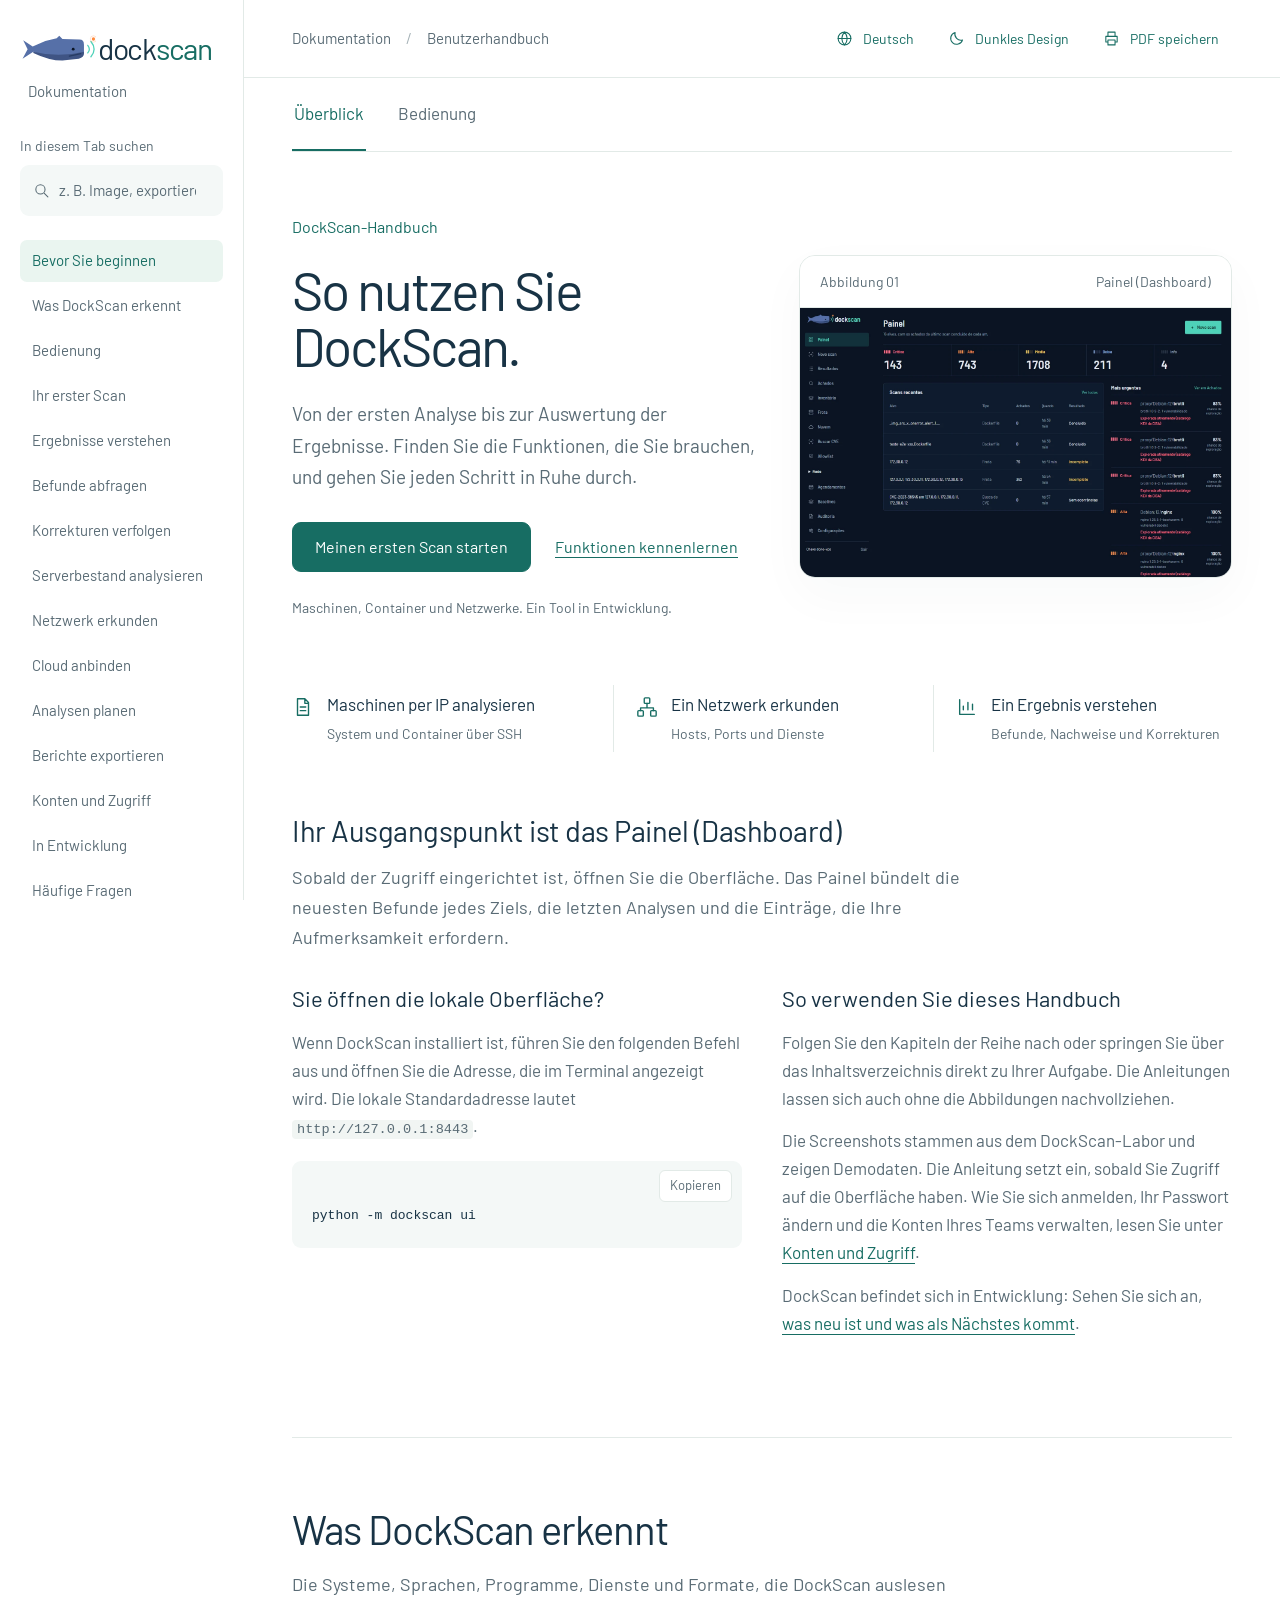
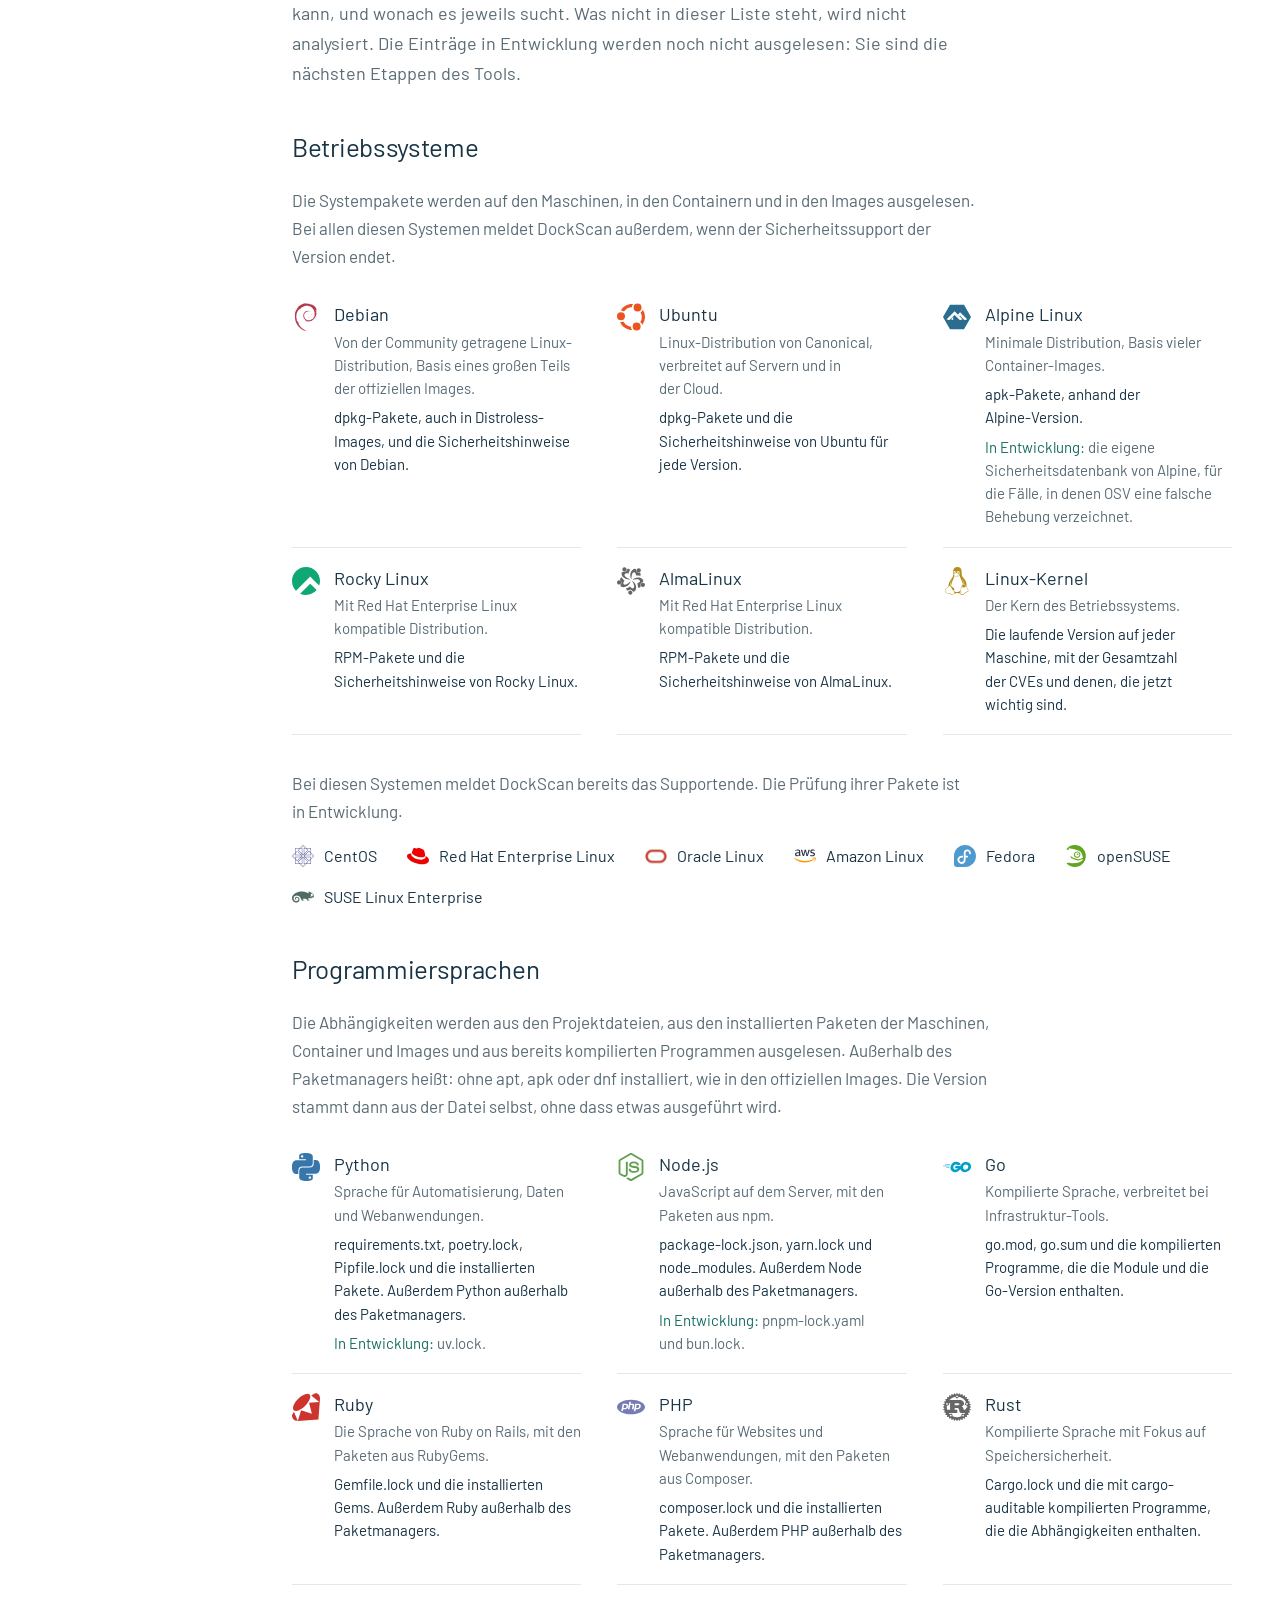
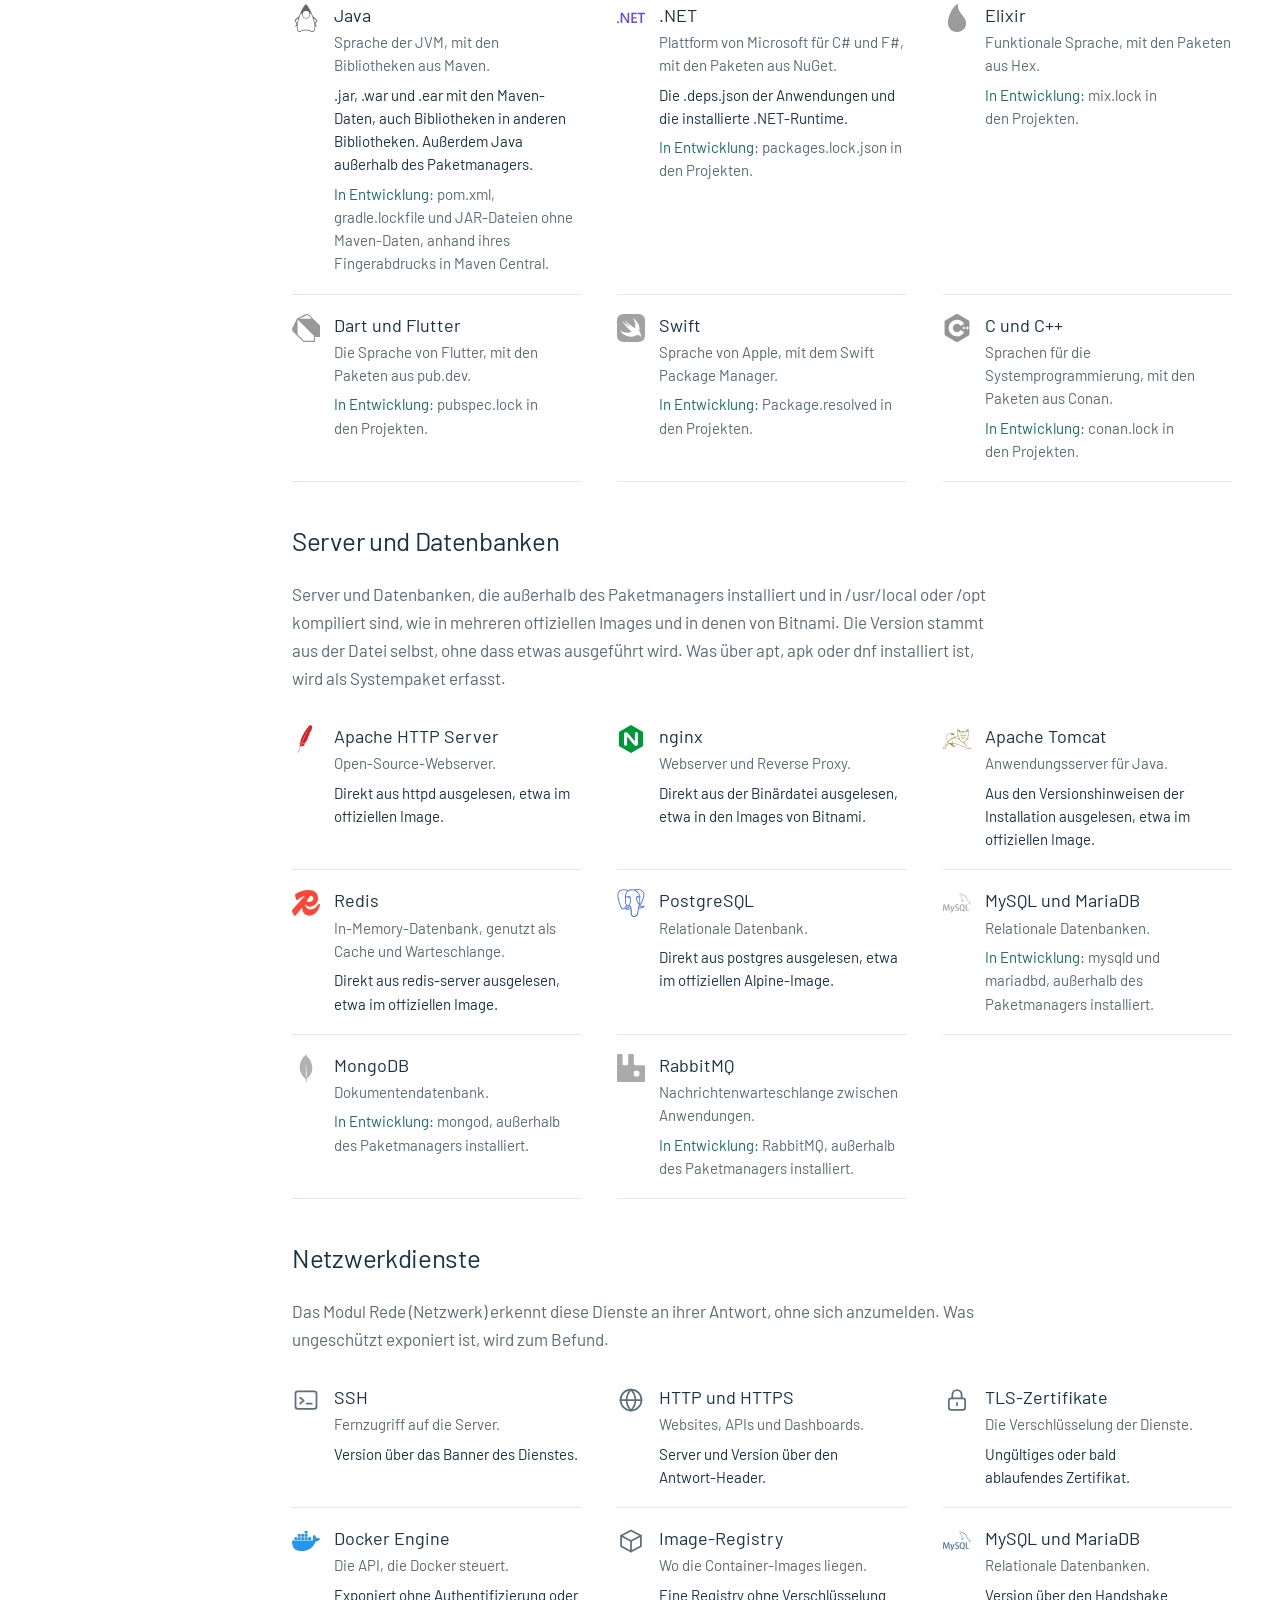
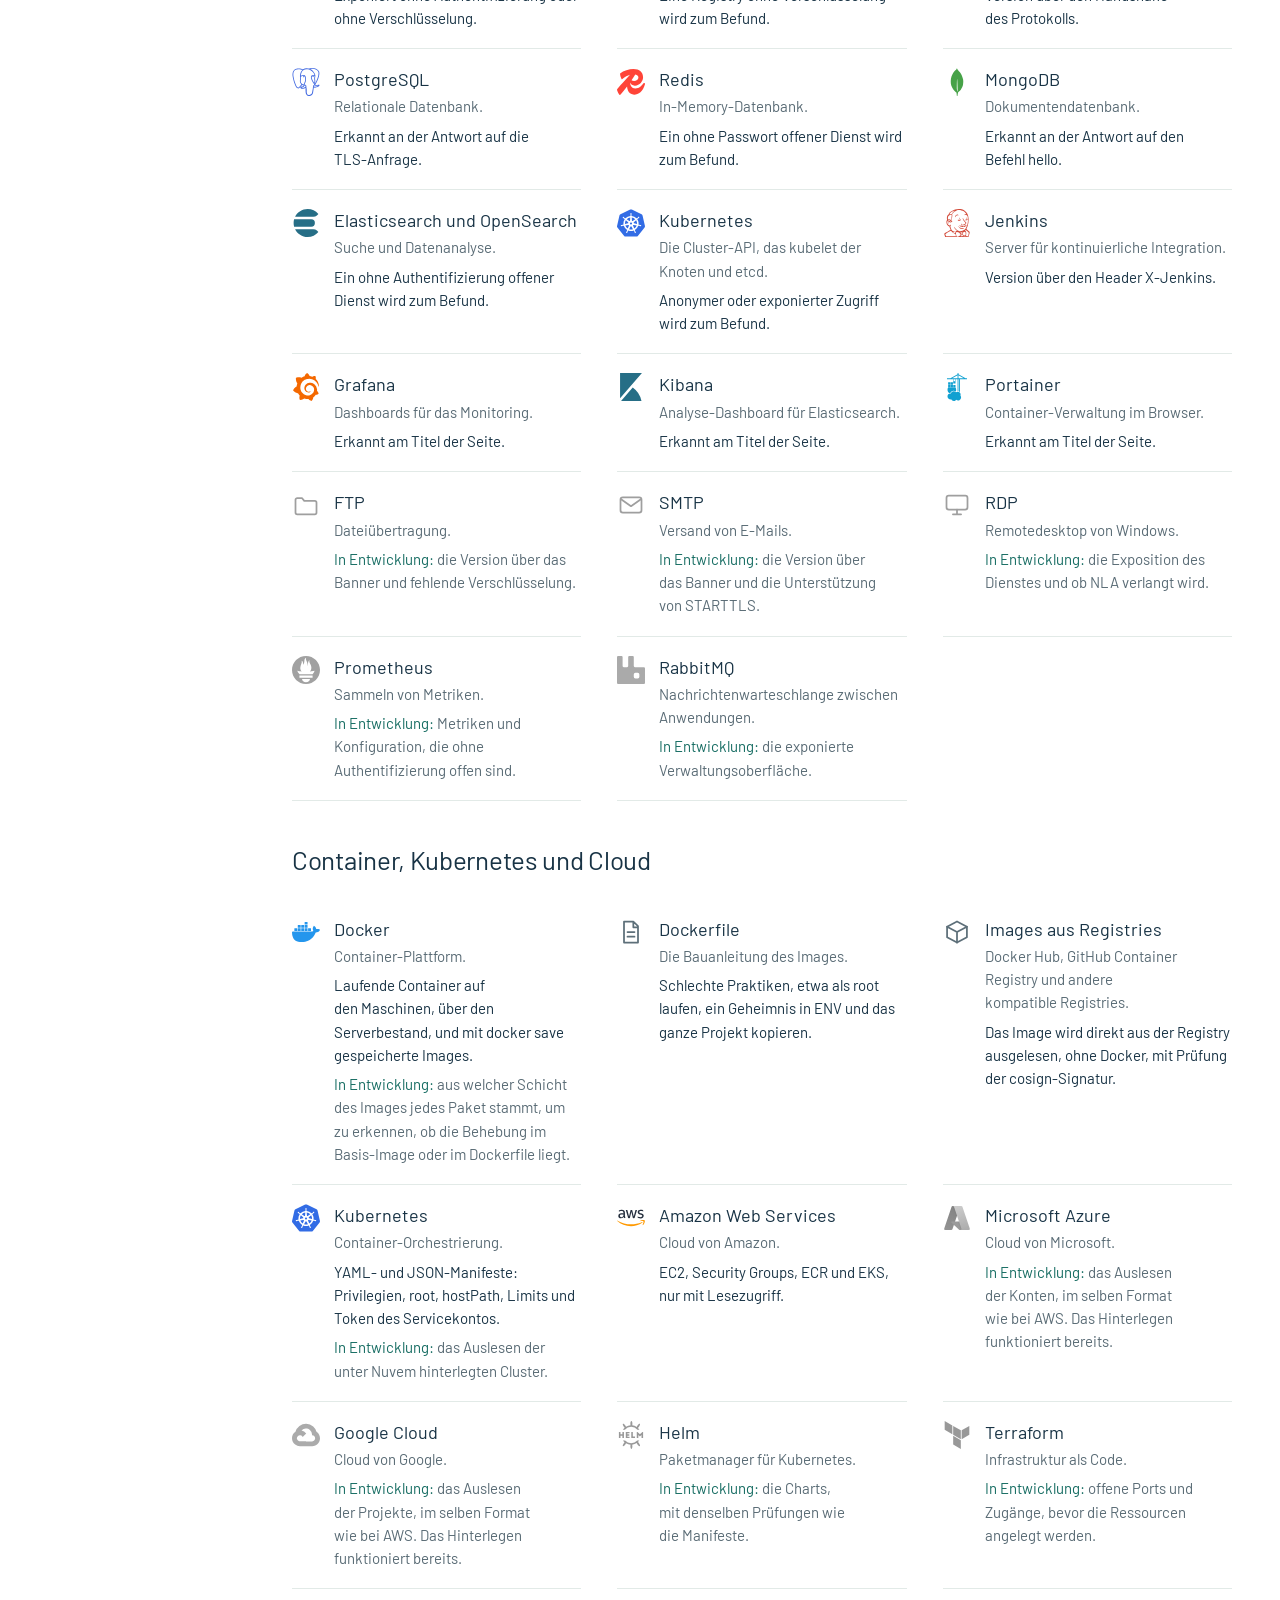
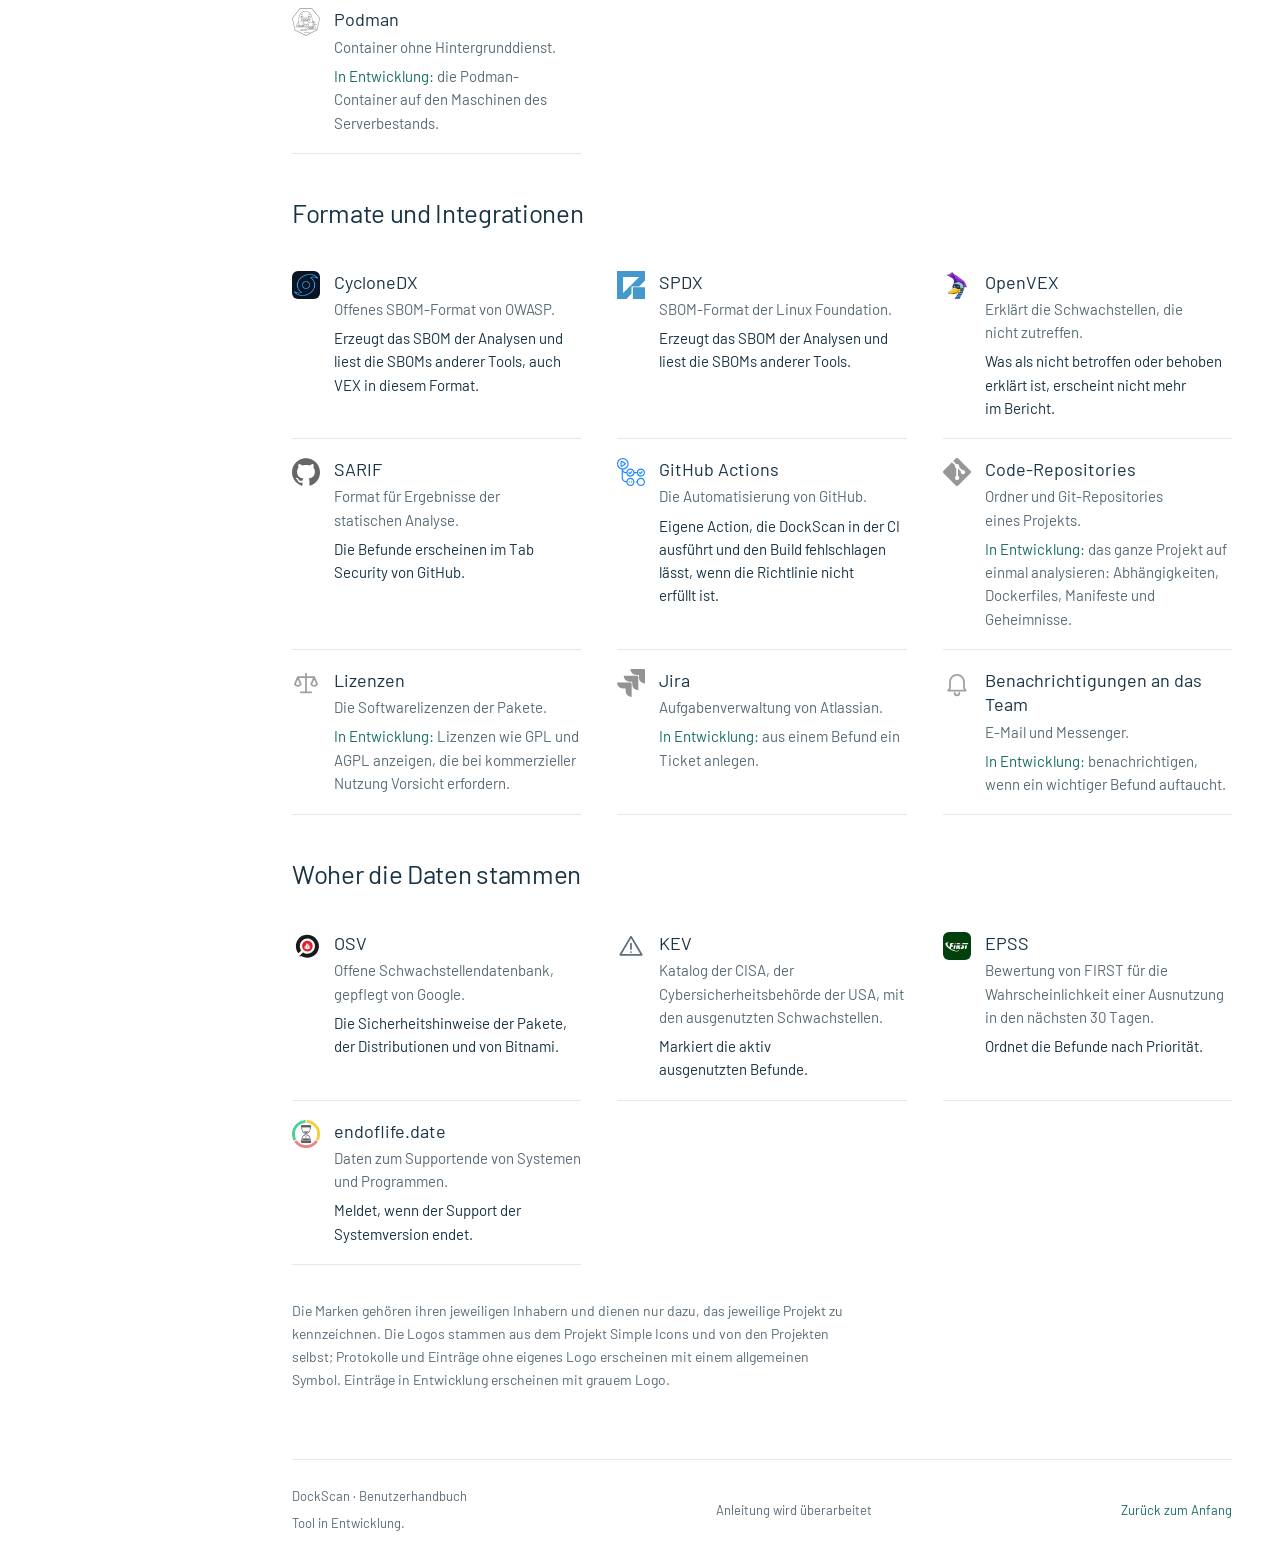
==== commit 0b855934: "Adiciona as logos oficiais ao que o DockScan reconhece" ====
--- a/de/index.html
+++ b/de/index.html
@@ -103,7 +103,7 @@
           <li><img src="../assets/logos/linux.svg" alt="" width="28" height="28" loading="lazy"><div><h4>Linux-Kernel</h4><p>Der Kern des Betriebssystems.</p><p class="support-read">Die laufende Version auf jeder Maschine, mit der Gesamtzahl der CVEs und denen, die jetzt wichtig sind.</p></div></li>
         </ul>
         <p class="support-lead">Bei diesen Systemen meldet DockScan bereits das Supportende. Die Prüfung ihrer Pakete ist in Entwicklung.</p>
-        <ul class="support-inline"><li><img src="../assets/logos/centos.svg" alt="" width="22" height="22" loading="lazy">CentOS</li><li><img src="../assets/logos/redhat.svg" alt="" width="22" height="22" loading="lazy">Red Hat Enterprise Linux</li><li><img src="../assets/logos/servidor.svg" alt="" width="22" height="22" loading="lazy">Oracle Linux</li><li><img src="../assets/logos/servidor.svg" alt="" width="22" height="22" loading="lazy">Amazon Linux</li><li><img src="../assets/logos/fedora.svg" alt="" width="22" height="22" loading="lazy">Fedora</li><li><img src="../assets/logos/opensuse.svg" alt="" width="22" height="22" loading="lazy">openSUSE</li><li><img src="../assets/logos/suse.svg" alt="" width="22" height="22" loading="lazy">SUSE Linux Enterprise</li></ul>
+        <ul class="support-inline"><li><img src="../assets/logos/centos.svg" alt="" width="22" height="22" loading="lazy">CentOS</li><li><img src="../assets/logos/redhat.svg" alt="" width="22" height="22" loading="lazy">Red Hat Enterprise Linux</li><li><img src="../assets/logos/oracle.png" alt="" width="22" height="22" loading="lazy">Oracle Linux</li><li><img class="logo-claro" src="../assets/logos/aws.svg" alt="" width="22" height="22" loading="lazy"><img class="logo-escuro" src="../assets/logos/aws-escuro.svg" alt="" width="22" height="22" loading="lazy">Amazon Linux</li><li><img src="../assets/logos/fedora.svg" alt="" width="22" height="22" loading="lazy">Fedora</li><li><img src="../assets/logos/opensuse.svg" alt="" width="22" height="22" loading="lazy">openSUSE</li><li><img src="../assets/logos/suse.svg" alt="" width="22" height="22" loading="lazy">SUSE Linux Enterprise</li></ul>
         <h3 class="subheading">Programmiersprachen</h3>
         <p class="support-lead">Die Abhängigkeiten werden aus den Projektdateien, aus den installierten Paketen der Maschinen, Container und Images und aus bereits kompilierten Programmen ausgelesen. Außerhalb des Paketmanagers heißt: ohne apt, apk oder dnf installiert, wie in den offiziellen Images. Die Version stammt dann aus der Datei selbst, ohne dass etwas ausgeführt wird.</p>
         <ul class="support-list">
@@ -162,8 +162,8 @@
           <li><img src="../assets/logos/documento.svg" alt="" width="28" height="28" loading="lazy"><div><h4>Dockerfile</h4><p>Die Bauanleitung des Images.</p><p class="support-read">Schlechte Praktiken, etwa als root laufen, ein Geheimnis in ENV und das ganze Projekt kopieren.</p></div></li>
           <li><img src="../assets/logos/caixa.svg" alt="" width="28" height="28" loading="lazy"><div><h4>Images aus Registries</h4><p>Docker Hub, GitHub Container Registry und andere kompatible Registries.</p><p class="support-read">Das Image wird direkt aus der Registry ausgelesen, ohne Docker, mit Prüfung der cosign-Signatur.</p></div></li>
           <li><img src="../assets/logos/kubernetes.svg" alt="" width="28" height="28" loading="lazy"><div><h4>Kubernetes</h4><p>Container-Orchestrierung.</p><p class="support-read">YAML- und JSON-Manifeste: Privilegien, root, hostPath, Limits und Token des Servicekontos.</p><p class="support-next"><span>In Entwicklung:</span> das Auslesen der unter Nuvem hinterlegten Cluster.</p></div></li>
-          <li><img src="../assets/logos/nuvem.svg" alt="" width="28" height="28" loading="lazy"><div><h4>Amazon Web Services</h4><p>Cloud von Amazon.</p><p class="support-read">EC2, Security Groups, ECR und EKS, nur mit Lesezugriff.</p></div></li>
-          <li class="support-future"><img src="../assets/logos/nuvem.svg" alt="" width="28" height="28" loading="lazy"><div><h4>Microsoft Azure</h4><p>Cloud von Microsoft.</p><p class="support-next"><span>In Entwicklung:</span> das Auslesen der Konten, im selben Format wie bei AWS. Das Hinterlegen funktioniert bereits.</p></div></li>
+          <li><img class="logo-claro" src="../assets/logos/aws.svg" alt="" width="28" height="28" loading="lazy"><img class="logo-escuro" src="../assets/logos/aws-escuro.svg" alt="" width="28" height="28" loading="lazy"><div><h4>Amazon Web Services</h4><p>Cloud von Amazon.</p><p class="support-read">EC2, Security Groups, ECR und EKS, nur mit Lesezugriff.</p></div></li>
+          <li class="support-future"><img src="../assets/logos/azure.svg" alt="" width="28" height="28" loading="lazy"><div><h4>Microsoft Azure</h4><p>Cloud von Microsoft.</p><p class="support-next"><span>In Entwicklung:</span> das Auslesen der Konten, im selben Format wie bei AWS. Das Hinterlegen funktioniert bereits.</p></div></li>
           <li class="support-future"><img src="../assets/logos/googlecloud.svg" alt="" width="28" height="28" loading="lazy"><div><h4>Google Cloud</h4><p>Cloud von Google.</p><p class="support-next"><span>In Entwicklung:</span> das Auslesen der Projekte, im selben Format wie bei AWS. Das Hinterlegen funktioniert bereits.</p></div></li>
           <li class="support-future"><img src="../assets/logos/helm.svg" alt="" width="28" height="28" loading="lazy"><div><h4>Helm</h4><p>Paketmanager für Kubernetes.</p><p class="support-next"><span>In Entwicklung:</span> die Charts, mit denselben Prüfungen wie die Manifeste.</p></div></li>
           <li class="support-future"><img src="../assets/logos/terraform.svg" alt="" width="28" height="28" loading="lazy"><div><h4>Terraform</h4><p>Infrastruktur als Code.</p><p class="support-next"><span>In Entwicklung:</span> offene Ports und Zugänge, bevor die Ressourcen angelegt werden.</p></div></li>
@@ -171,9 +171,9 @@
         </ul>
         <h3 class="subheading">Formate und Integrationen</h3>
         <ul class="support-list">
-          <li><img src="../assets/logos/documento.svg" alt="" width="28" height="28" loading="lazy"><div><h4>CycloneDX</h4><p>Offenes SBOM-Format von OWASP.</p><p class="support-read">Erzeugt das SBOM der Analysen und liest die SBOMs anderer Tools, auch VEX in diesem Format.</p></div></li>
+          <li><img src="../assets/logos/cyclonedx.png" alt="" width="28" height="28" loading="lazy"><div><h4>CycloneDX</h4><p>Offenes SBOM-Format von OWASP.</p><p class="support-read">Erzeugt das SBOM der Analysen und liest die SBOMs anderer Tools, auch VEX in diesem Format.</p></div></li>
           <li><img src="../assets/logos/spdx.svg" alt="" width="28" height="28" loading="lazy"><div><h4>SPDX</h4><p>SBOM-Format der Linux Foundation.</p><p class="support-read">Erzeugt das SBOM der Analysen und liest die SBOMs anderer Tools.</p></div></li>
-          <li><img src="../assets/logos/declaracao.svg" alt="" width="28" height="28" loading="lazy"><div><h4>OpenVEX</h4><p>Erklärt die Schwachstellen, die nicht zutreffen.</p><p class="support-read">Was als nicht betroffen oder behoben erklärt ist, erscheint nicht mehr im Bericht.</p></div></li>
+          <li><img src="../assets/logos/openvex.png" alt="" width="28" height="28" loading="lazy"><div><h4>OpenVEX</h4><p>Erklärt die Schwachstellen, die nicht zutreffen.</p><p class="support-read">Was als nicht betroffen oder behoben erklärt ist, erscheint nicht mehr im Bericht.</p></div></li>
           <li><img src="../assets/logos/github.svg" alt="" width="28" height="28" loading="lazy"><div><h4>SARIF</h4><p>Format für Ergebnisse der statischen Analyse.</p><p class="support-read">Die Befunde erscheinen im Tab Security von GitHub.</p></div></li>
           <li><img src="../assets/logos/githubactions.svg" alt="" width="28" height="28" loading="lazy"><div><h4>GitHub Actions</h4><p>Die Automatisierung von GitHub.</p><p class="support-read">Eigene Action, die DockScan in der CI ausführt und den Build fehlschlagen lässt, wenn die Richtlinie nicht erfüllt ist.</p></div></li>
           <li class="support-future"><img src="../assets/logos/git.svg" alt="" width="28" height="28" loading="lazy"><div><h4>Code-Repositories</h4><p>Ordner und Git-Repositories eines Projekts.</p><p class="support-next"><span>In Entwicklung:</span> das ganze Projekt auf einmal analysieren: Abhängigkeiten, Dockerfiles, Manifeste und Geheimnisse.</p></div></li>
@@ -183,12 +183,12 @@
         </ul>
         <h3 class="subheading">Woher die Daten stammen</h3>
         <ul class="support-list">
-          <li><img src="../assets/logos/escudo.svg" alt="" width="28" height="28" loading="lazy"><div><h4>OSV</h4><p>Offene Schwachstellendatenbank, gepflegt von Google.</p><p class="support-read">Die Sicherheitshinweise der Pakete, der Distributionen und von Bitnami.</p></div></li>
+          <li><img class="logo-claro" src="../assets/logos/osv.svg" alt="" width="28" height="28" loading="lazy"><img class="logo-escuro" src="../assets/logos/osv-escuro.svg" alt="" width="28" height="28" loading="lazy"><div><h4>OSV</h4><p>Offene Schwachstellendatenbank, gepflegt von Google.</p><p class="support-read">Die Sicherheitshinweise der Pakete, der Distributionen und von Bitnami.</p></div></li>
           <li><img src="../assets/logos/alerta.svg" alt="" width="28" height="28" loading="lazy"><div><h4>KEV</h4><p>Katalog der CISA, der Cybersicherheitsbehörde der USA, mit den ausgenutzten Schwachstellen.</p><p class="support-read">Markiert die aktiv ausgenutzten Befunde.</p></div></li>
-          <li><img src="../assets/logos/grafico.svg" alt="" width="28" height="28" loading="lazy"><div><h4>EPSS</h4><p>Bewertung von FIRST für die Wahrscheinlichkeit einer Ausnutzung in den nächsten 30 Tagen.</p><p class="support-read">Ordnet die Befunde nach Priorität.</p></div></li>
-          <li><img src="../assets/logos/calendario.svg" alt="" width="28" height="28" loading="lazy"><div><h4>endoflife.date</h4><p>Daten zum Supportende von Systemen und Programmen.</p><p class="support-read">Meldet, wenn der Support der Systemversion endet.</p></div></li>
-        </ul>
-        <p class="muted support-note">Die Marken gehören ihren jeweiligen Inhabern. Die Logos stammen aus dem Projekt Simple Icons; wo dort keines vorhanden ist, erscheint ein allgemeines Symbol. Einträge in Entwicklung erscheinen mit grauem Logo.</p>
+          <li><img src="../assets/logos/first.jpg" alt="" width="28" height="28" loading="lazy"><div><h4>EPSS</h4><p>Bewertung von FIRST für die Wahrscheinlichkeit einer Ausnutzung in den nächsten 30 Tagen.</p><p class="support-read">Ordnet die Befunde nach Priorität.</p></div></li>
+          <li><img src="../assets/logos/endoflife.png" alt="" width="28" height="28" loading="lazy"><div><h4>endoflife.date</h4><p>Daten zum Supportende von Systemen und Programmen.</p><p class="support-read">Meldet, wenn der Support der Systemversion endet.</p></div></li>
+        </ul>
+        <p class="muted support-note">Die Marken gehören ihren jeweiligen Inhabern und dienen nur dazu, das jeweilige Projekt zu kennzeichnen. Die Logos stammen aus dem Projekt Simple Icons und von den Projekten selbst; Protokolle und Einträge ohne eigenes Logo erscheinen mit einem allgemeinen Symbol. Einträge in Entwicklung erscheinen mit grauem Logo.</p>
       </section>
 
       </div>
--- a/manual.css
+++ b/manual.css
@@ -213,6 +213,14 @@
 .support-list .support-read { color: var(--text); }
 .support-list .support-next span { color: var(--accent); }
 .support-future img { filter: grayscale(1); opacity: .65; }
+/* Logos em quadrado com fundo próprio (ícone da organização) ganham o canto arredondado. As que têm partes
+   escuras trazem uma segunda versão, e o tema escuro mostra só essa. */
+.support-list img[src$=".png"], .support-list img[src$=".jpg"] { border-radius: 6px; }
+.logo-escuro { display: none; }
+@media screen {
+  :root[data-theme="dark"] .logo-claro { display: none; }
+  :root[data-theme="dark"] .logo-escuro { display: block; }
+}
 .support-inline { display: flex; flex-wrap: wrap; gap: 14px 30px; margin: 18px 0 34px; padding: 0; list-style: none; font-size: 16px; }
 .support-inline li { display: flex; align-items: center; gap: 10px; }
 .support-inline img { width: 22px; height: 22px; }
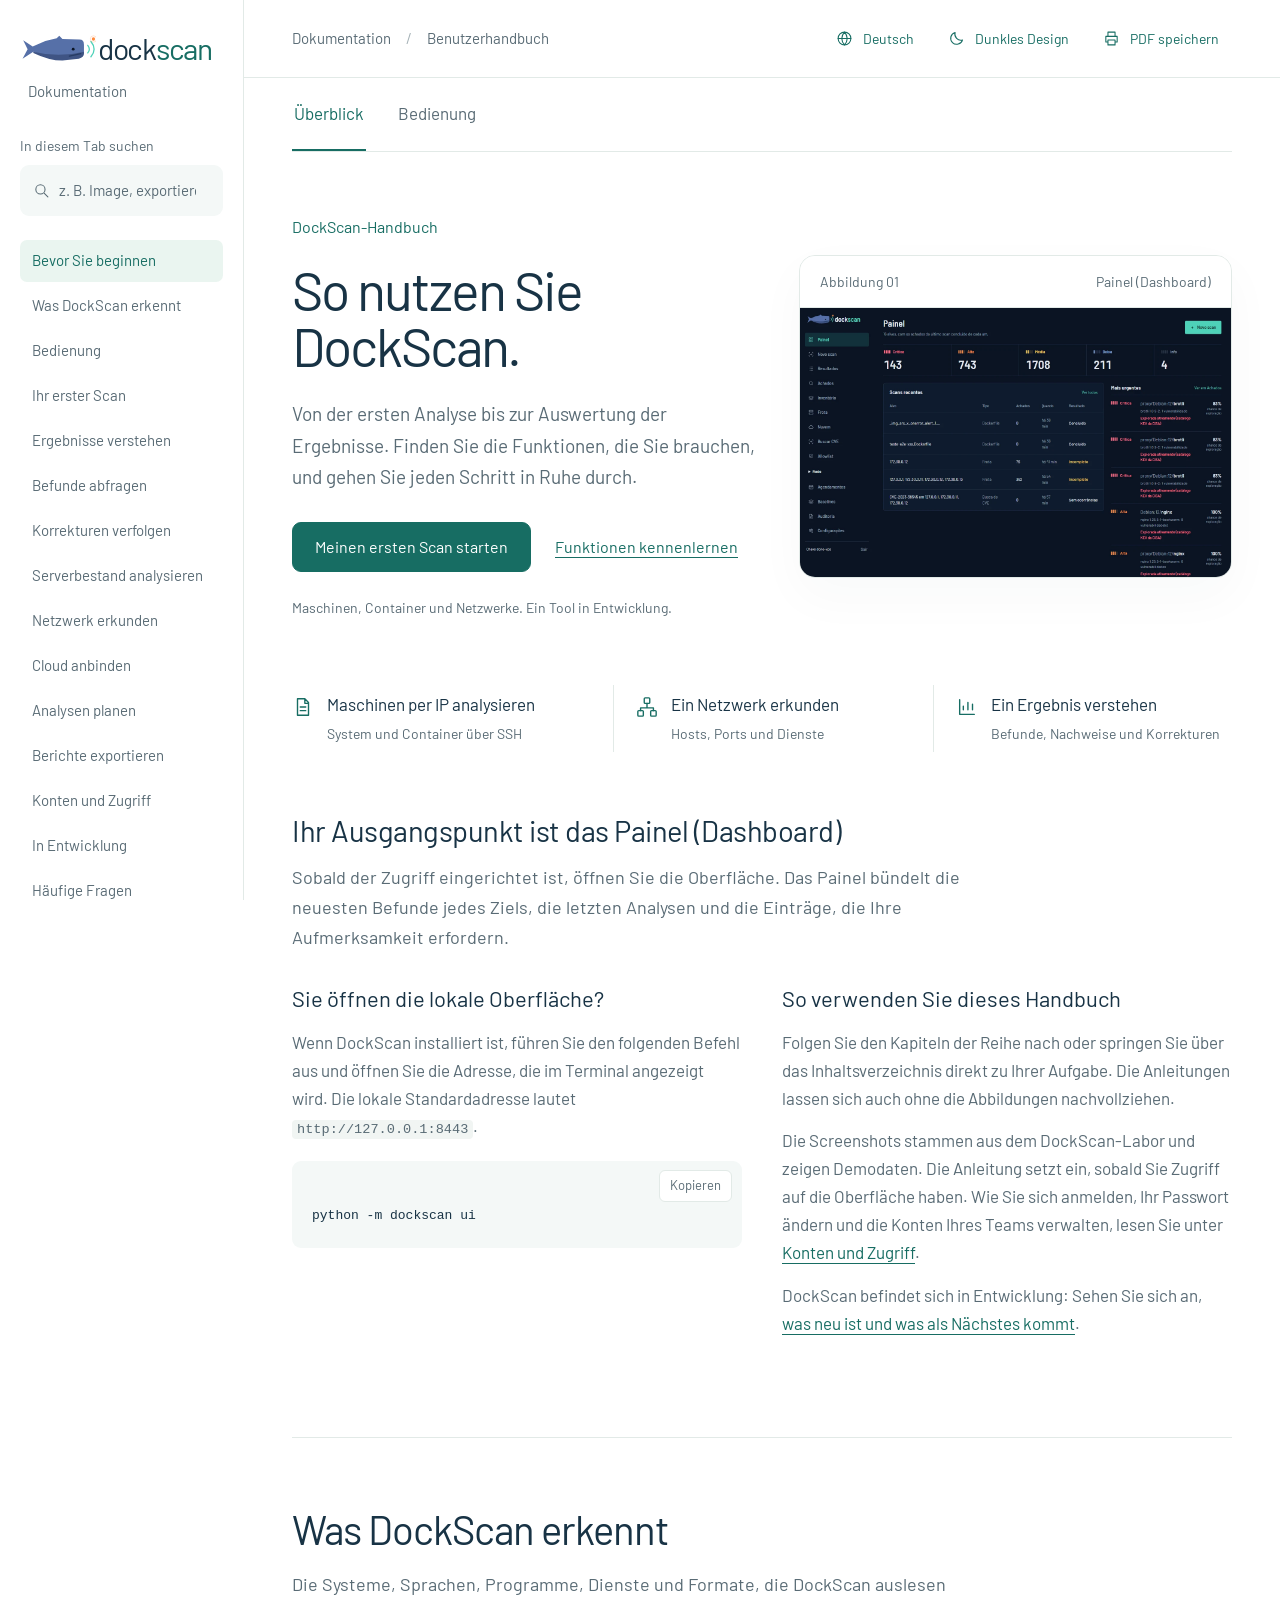
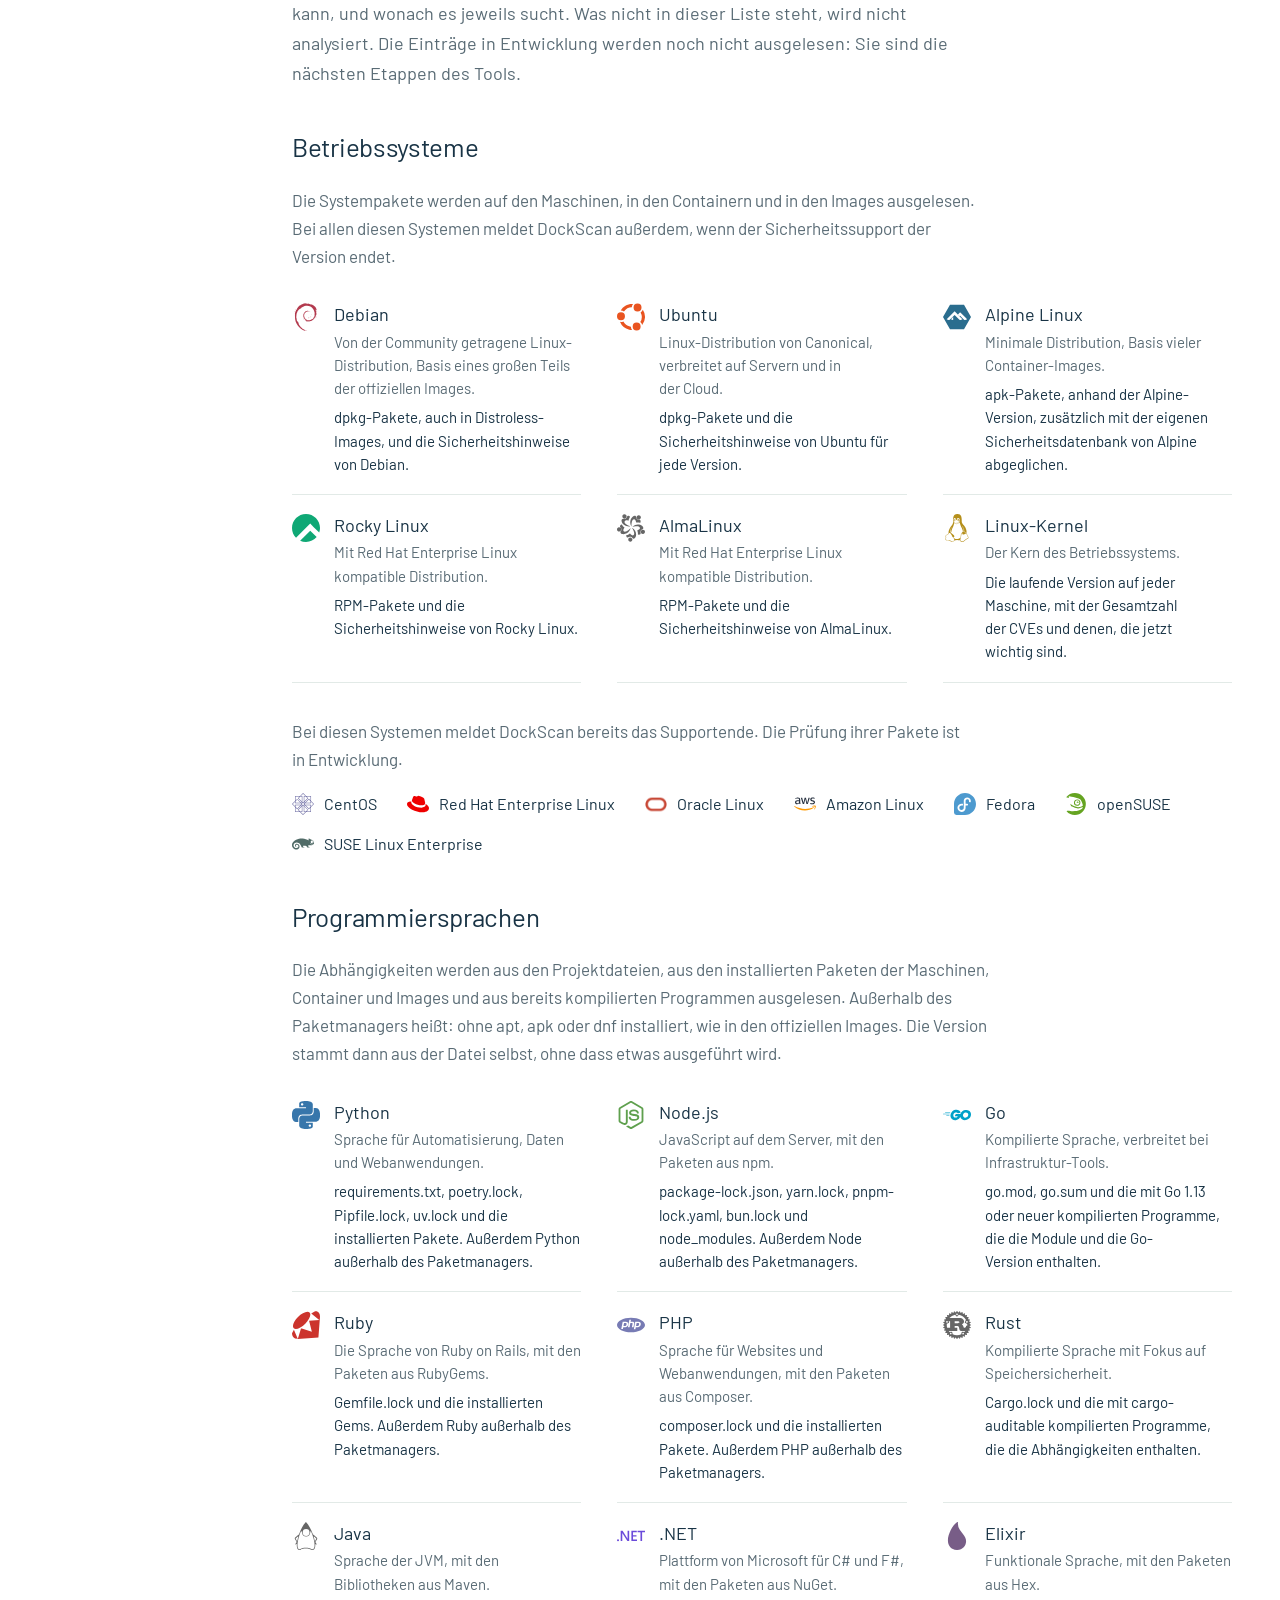
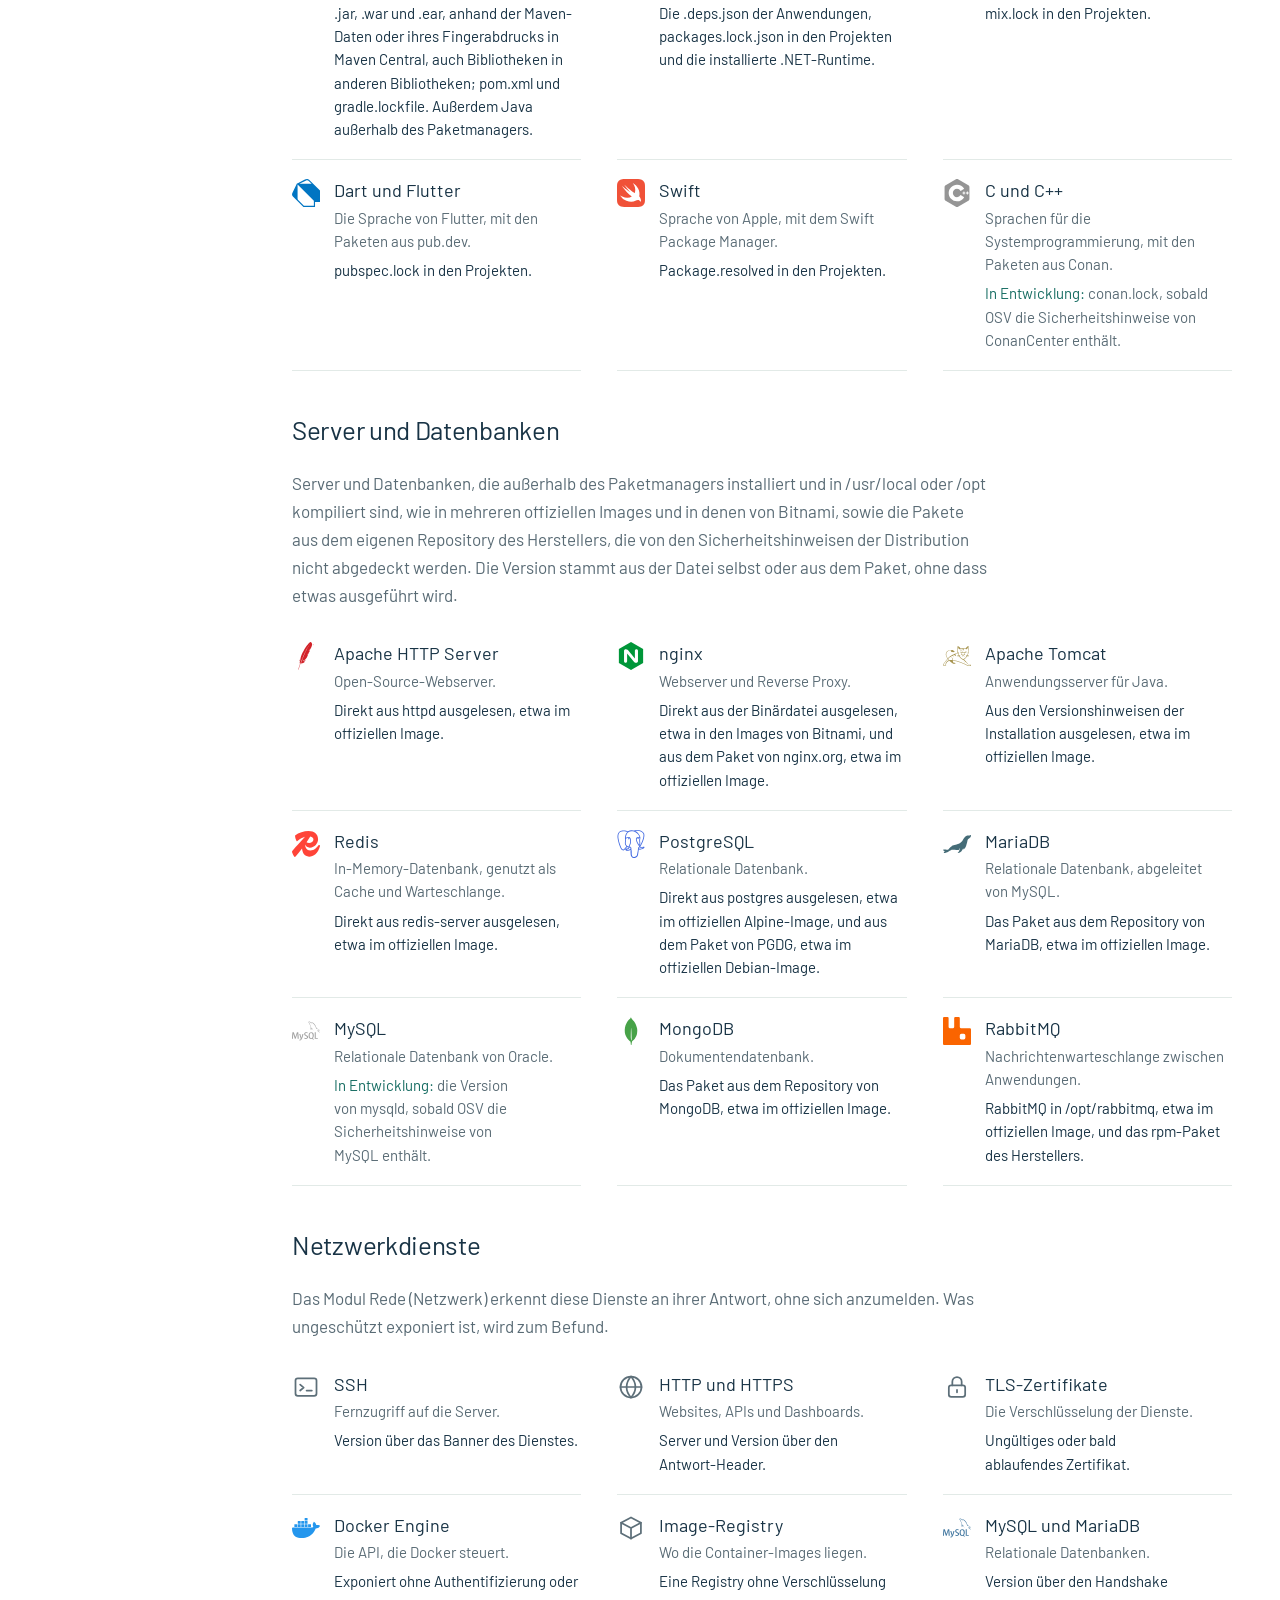
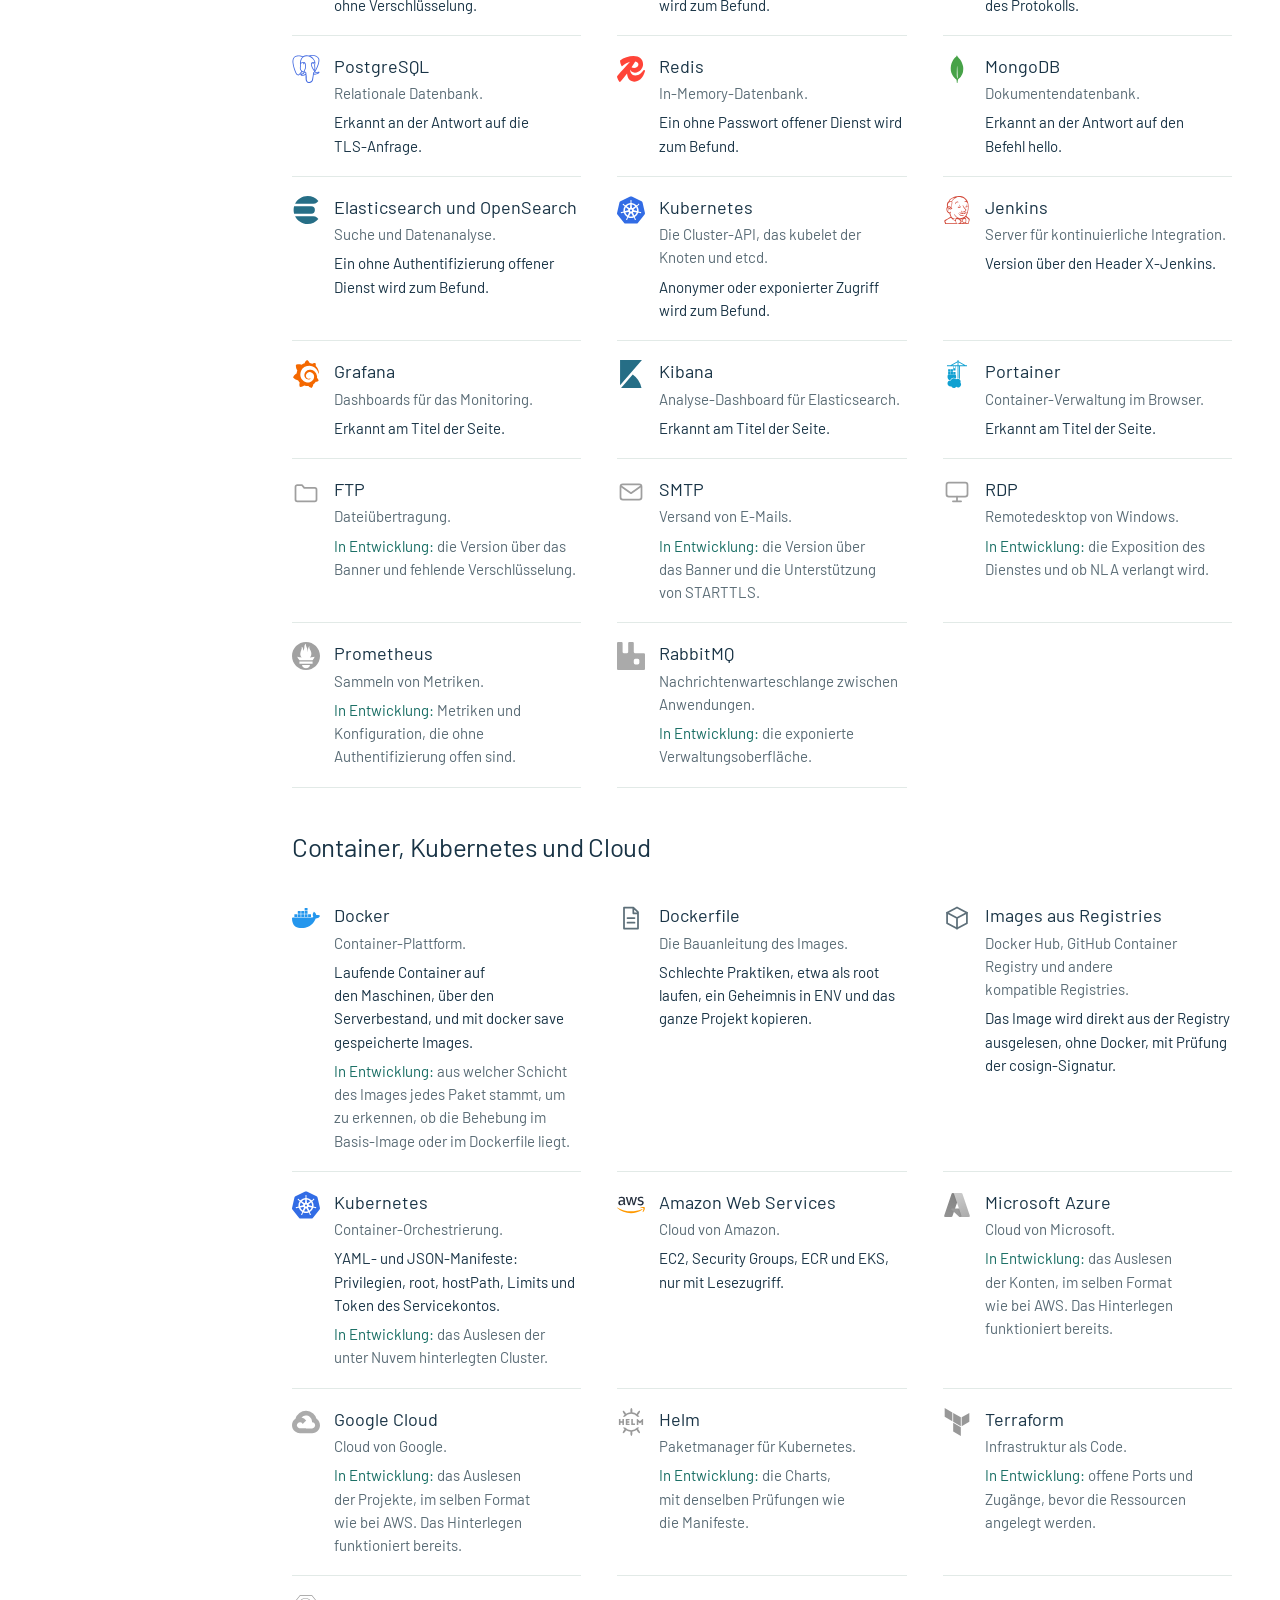
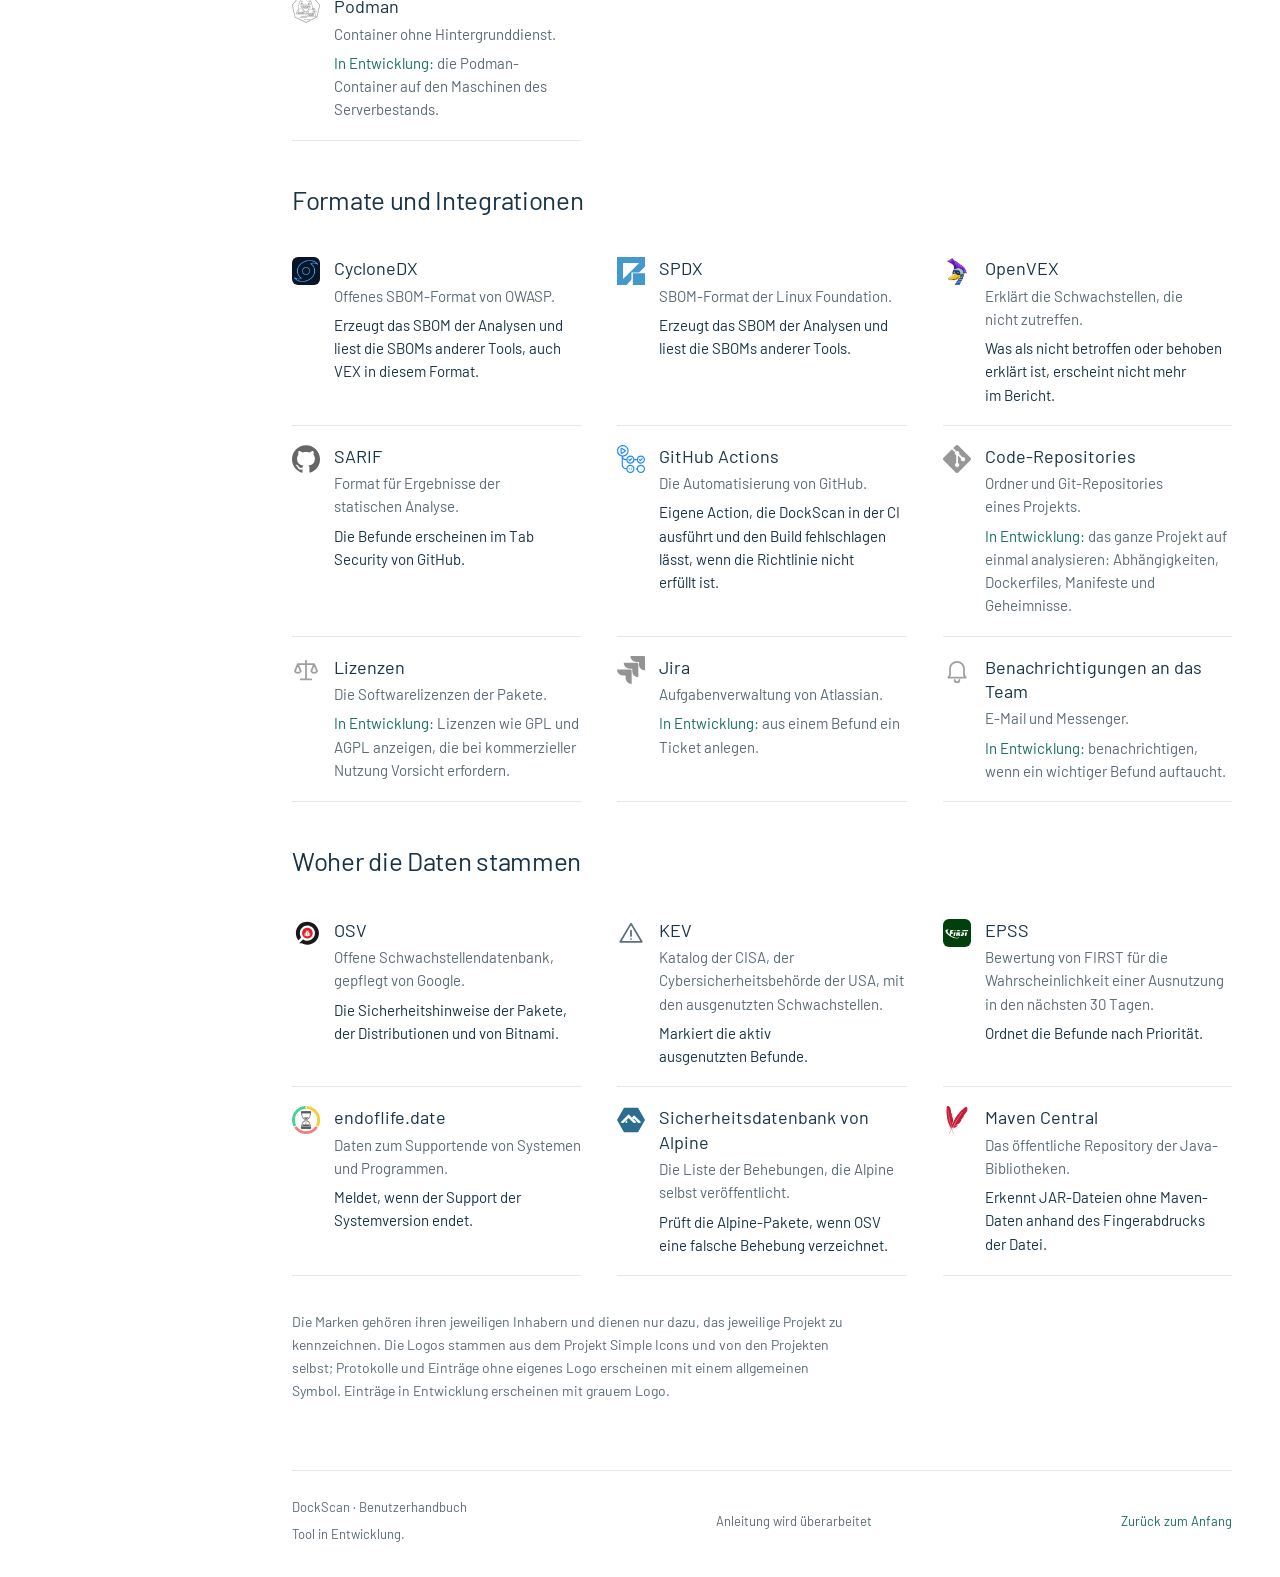
==== commit 61725a93: "Adiciona ao manual a base de segurança do Alpine, os jars pelo Maven Central, os novos lockfiles, os" ====
--- a/de/index.html
+++ b/de/index.html
@@ -97,7 +97,7 @@
         <ul class="support-list">
           <li><img src="../assets/logos/debian.svg" alt="" width="28" height="28" loading="lazy"><div><h4>Debian</h4><p>Von der Community getragene Linux-Distribution, Basis eines großen Teils der offiziellen Images.</p><p class="support-read">dpkg-Pakete, auch in Distroless-Images, und die Sicherheitshinweise von Debian.</p></div></li>
           <li><img src="../assets/logos/ubuntu.svg" alt="" width="28" height="28" loading="lazy"><div><h4>Ubuntu</h4><p>Linux-Distribution von Canonical, verbreitet auf Servern und in der Cloud.</p><p class="support-read">dpkg-Pakete und die Sicherheitshinweise von Ubuntu für jede Version.</p></div></li>
-          <li><img src="../assets/logos/alpinelinux.svg" alt="" width="28" height="28" loading="lazy"><div><h4>Alpine Linux</h4><p>Minimale Distribution, Basis vieler Container-Images.</p><p class="support-read">apk-Pakete, anhand der Alpine-Version.</p><p class="support-next"><span>In Entwicklung:</span> die eigene Sicherheitsdatenbank von Alpine, für die Fälle, in denen OSV eine falsche Behebung verzeichnet.</p></div></li>
+          <li><img src="../assets/logos/alpinelinux.svg" alt="" width="28" height="28" loading="lazy"><div><h4>Alpine Linux</h4><p>Minimale Distribution, Basis vieler Container-Images.</p><p class="support-read">apk-Pakete, anhand der Alpine-Version, zusätzlich mit der eigenen Sicherheitsdatenbank von Alpine abgeglichen.</p></div></li>
           <li><img src="../assets/logos/rockylinux.svg" alt="" width="28" height="28" loading="lazy"><div><h4>Rocky Linux</h4><p>Mit Red Hat Enterprise Linux kompatible Distribution.</p><p class="support-read">RPM-Pakete und die Sicherheitshinweise von Rocky Linux.</p></div></li>
           <li><img src="../assets/logos/almalinux.svg" alt="" width="28" height="28" loading="lazy"><div><h4>AlmaLinux</h4><p>Mit Red Hat Enterprise Linux kompatible Distribution.</p><p class="support-read">RPM-Pakete und die Sicherheitshinweise von AlmaLinux.</p></div></li>
           <li><img src="../assets/logos/linux.svg" alt="" width="28" height="28" loading="lazy"><div><h4>Linux-Kernel</h4><p>Der Kern des Betriebssystems.</p><p class="support-read">Die laufende Version auf jeder Maschine, mit der Gesamtzahl der CVEs und denen, die jetzt wichtig sind.</p></div></li>
@@ -107,30 +107,31 @@
         <h3 class="subheading">Programmiersprachen</h3>
         <p class="support-lead">Die Abhängigkeiten werden aus den Projektdateien, aus den installierten Paketen der Maschinen, Container und Images und aus bereits kompilierten Programmen ausgelesen. Außerhalb des Paketmanagers heißt: ohne apt, apk oder dnf installiert, wie in den offiziellen Images. Die Version stammt dann aus der Datei selbst, ohne dass etwas ausgeführt wird.</p>
         <ul class="support-list">
-          <li><img src="../assets/logos/python.svg" alt="" width="28" height="28" loading="lazy"><div><h4>Python</h4><p>Sprache für Automatisierung, Daten und Webanwendungen.</p><p class="support-read">requirements.txt, poetry.lock, Pipfile.lock und die installierten Pakete. Außerdem Python außerhalb des Paketmanagers.</p><p class="support-next"><span>In Entwicklung:</span> uv.lock.</p></div></li>
-          <li><img src="../assets/logos/nodedotjs.svg" alt="" width="28" height="28" loading="lazy"><div><h4>Node.js</h4><p>JavaScript auf dem Server, mit den Paketen aus npm.</p><p class="support-read">package-lock.json, yarn.lock und node_modules. Außerdem Node außerhalb des Paketmanagers.</p><p class="support-next"><span>In Entwicklung:</span> pnpm-lock.yaml und bun.lock.</p></div></li>
-          <li><img src="../assets/logos/go.svg" alt="" width="28" height="28" loading="lazy"><div><h4>Go</h4><p>Kompilierte Sprache, verbreitet bei Infrastruktur-Tools.</p><p class="support-read">go.mod, go.sum und die kompilierten Programme, die die Module und die Go-Version enthalten.</p></div></li>
+          <li><img src="../assets/logos/python.svg" alt="" width="28" height="28" loading="lazy"><div><h4>Python</h4><p>Sprache für Automatisierung, Daten und Webanwendungen.</p><p class="support-read">requirements.txt, poetry.lock, Pipfile.lock, uv.lock und die installierten Pakete. Außerdem Python außerhalb des Paketmanagers.</p></div></li>
+          <li><img src="../assets/logos/nodedotjs.svg" alt="" width="28" height="28" loading="lazy"><div><h4>Node.js</h4><p>JavaScript auf dem Server, mit den Paketen aus npm.</p><p class="support-read">package-lock.json, yarn.lock, pnpm-lock.yaml, bun.lock und node_modules. Außerdem Node außerhalb des Paketmanagers.</p></div></li>
+          <li><img src="../assets/logos/go.svg" alt="" width="28" height="28" loading="lazy"><div><h4>Go</h4><p>Kompilierte Sprache, verbreitet bei Infrastruktur-Tools.</p><p class="support-read">go.mod, go.sum und die mit Go 1.13 oder neuer kompilierten Programme, die die Module und die Go-Version enthalten.</p></div></li>
           <li><img src="../assets/logos/ruby.svg" alt="" width="28" height="28" loading="lazy"><div><h4>Ruby</h4><p>Die Sprache von Ruby on Rails, mit den Paketen aus RubyGems.</p><p class="support-read">Gemfile.lock und die installierten Gems. Außerdem Ruby außerhalb des Paketmanagers.</p></div></li>
           <li><img src="../assets/logos/php.svg" alt="" width="28" height="28" loading="lazy"><div><h4>PHP</h4><p>Sprache für Websites und Webanwendungen, mit den Paketen aus Composer.</p><p class="support-read">composer.lock und die installierten Pakete. Außerdem PHP außerhalb des Paketmanagers.</p></div></li>
           <li><img src="../assets/logos/rust.svg" alt="" width="28" height="28" loading="lazy"><div><h4>Rust</h4><p>Kompilierte Sprache mit Fokus auf Speichersicherheit.</p><p class="support-read">Cargo.lock und die mit cargo-auditable kompilierten Programme, die die Abhängigkeiten enthalten.</p></div></li>
-          <li><img src="../assets/logos/openjdk.svg" alt="" width="28" height="28" loading="lazy"><div><h4>Java</h4><p>Sprache der JVM, mit den Bibliotheken aus Maven.</p><p class="support-read">.jar, .war und .ear mit den Maven-Daten, auch Bibliotheken in anderen Bibliotheken. Außerdem Java außerhalb des Paketmanagers.</p><p class="support-next"><span>In Entwicklung:</span> pom.xml, gradle.lockfile und JAR-Dateien ohne Maven-Daten, anhand ihres Fingerabdrucks in Maven Central.</p></div></li>
-          <li><img src="../assets/logos/dotnet.svg" alt="" width="28" height="28" loading="lazy"><div><h4>.NET</h4><p>Plattform von Microsoft für C# und F#, mit den Paketen aus NuGet.</p><p class="support-read">Die .deps.json der Anwendungen und die installierte .NET-Runtime.</p><p class="support-next"><span>In Entwicklung:</span> packages.lock.json in den Projekten.</p></div></li>
-          <li class="support-future"><img src="../assets/logos/elixir.svg" alt="" width="28" height="28" loading="lazy"><div><h4>Elixir</h4><p>Funktionale Sprache, mit den Paketen aus Hex.</p><p class="support-next"><span>In Entwicklung:</span> mix.lock in den Projekten.</p></div></li>
-          <li class="support-future"><img src="../assets/logos/dart.svg" alt="" width="28" height="28" loading="lazy"><div><h4>Dart und Flutter</h4><p>Die Sprache von Flutter, mit den Paketen aus pub.dev.</p><p class="support-next"><span>In Entwicklung:</span> pubspec.lock in den Projekten.</p></div></li>
-          <li class="support-future"><img src="../assets/logos/swift.svg" alt="" width="28" height="28" loading="lazy"><div><h4>Swift</h4><p>Sprache von Apple, mit dem Swift Package Manager.</p><p class="support-next"><span>In Entwicklung:</span> Package.resolved in den Projekten.</p></div></li>
-          <li class="support-future"><img src="../assets/logos/cplusplus.svg" alt="" width="28" height="28" loading="lazy"><div><h4>C und C++</h4><p>Sprachen für die Systemprogrammierung, mit den Paketen aus Conan.</p><p class="support-next"><span>In Entwicklung:</span> conan.lock in den Projekten.</p></div></li>
+          <li><img src="../assets/logos/openjdk.svg" alt="" width="28" height="28" loading="lazy"><div><h4>Java</h4><p>Sprache der JVM, mit den Bibliotheken aus Maven.</p><p class="support-read">.jar, .war und .ear, anhand der Maven-Daten oder ihres Fingerabdrucks in Maven Central, auch Bibliotheken in anderen Bibliotheken; pom.xml und gradle.lockfile. Außerdem Java außerhalb des Paketmanagers.</p></div></li>
+          <li><img src="../assets/logos/dotnet.svg" alt="" width="28" height="28" loading="lazy"><div><h4>.NET</h4><p>Plattform von Microsoft für C# und F#, mit den Paketen aus NuGet.</p><p class="support-read">Die .deps.json der Anwendungen, packages.lock.json in den Projekten und die installierte .NET-Runtime.</p></div></li>
+          <li><img src="../assets/logos/elixir.svg" alt="" width="28" height="28" loading="lazy"><div><h4>Elixir</h4><p>Funktionale Sprache, mit den Paketen aus Hex.</p><p class="support-read">mix.lock in den Projekten.</p></div></li>
+          <li><img src="../assets/logos/dart.svg" alt="" width="28" height="28" loading="lazy"><div><h4>Dart und Flutter</h4><p>Die Sprache von Flutter, mit den Paketen aus pub.dev.</p><p class="support-read">pubspec.lock in den Projekten.</p></div></li>
+          <li><img src="../assets/logos/swift.svg" alt="" width="28" height="28" loading="lazy"><div><h4>Swift</h4><p>Sprache von Apple, mit dem Swift Package Manager.</p><p class="support-read">Package.resolved in den Projekten.</p></div></li>
+          <li class="support-future"><img src="../assets/logos/cplusplus.svg" alt="" width="28" height="28" loading="lazy"><div><h4>C und C++</h4><p>Sprachen für die Systemprogrammierung, mit den Paketen aus Conan.</p><p class="support-next"><span>In Entwicklung:</span> conan.lock, sobald OSV die Sicherheitshinweise von ConanCenter enthält.</p></div></li>
         </ul>
         <h3 class="subheading">Server und Datenbanken</h3>
-        <p class="support-lead">Server und Datenbanken, die außerhalb des Paketmanagers installiert und in /usr/local oder /opt kompiliert sind, wie in mehreren offiziellen Images und in denen von Bitnami. Die Version stammt aus der Datei selbst, ohne dass etwas ausgeführt wird. Was über apt, apk oder dnf installiert ist, wird als Systempaket erfasst.</p>
+        <p class="support-lead">Server und Datenbanken, die außerhalb des Paketmanagers installiert und in /usr/local oder /opt kompiliert sind, wie in mehreren offiziellen Images und in denen von Bitnami, sowie die Pakete aus dem eigenen Repository des Herstellers, die von den Sicherheitshinweisen der Distribution nicht abgedeckt werden. Die Version stammt aus der Datei selbst oder aus dem Paket, ohne dass etwas ausgeführt wird.</p>
         <ul class="support-list">
           <li><img src="../assets/logos/apache.svg" alt="" width="28" height="28" loading="lazy"><div><h4>Apache HTTP Server</h4><p>Open-Source-Webserver.</p><p class="support-read">Direkt aus httpd ausgelesen, etwa im offiziellen Image.</p></div></li>
-          <li><img src="../assets/logos/nginx.svg" alt="" width="28" height="28" loading="lazy"><div><h4>nginx</h4><p>Webserver und Reverse Proxy.</p><p class="support-read">Direkt aus der Binärdatei ausgelesen, etwa in den Images von Bitnami.</p></div></li>
+          <li><img src="../assets/logos/nginx.svg" alt="" width="28" height="28" loading="lazy"><div><h4>nginx</h4><p>Webserver und Reverse Proxy.</p><p class="support-read">Direkt aus der Binärdatei ausgelesen, etwa in den Images von Bitnami, und aus dem Paket von nginx.org, etwa im offiziellen Image.</p></div></li>
           <li><img src="../assets/logos/apachetomcat.svg" alt="" width="28" height="28" loading="lazy"><div><h4>Apache Tomcat</h4><p>Anwendungsserver für Java.</p><p class="support-read">Aus den Versionshinweisen der Installation ausgelesen, etwa im offiziellen Image.</p></div></li>
           <li><img src="../assets/logos/redis.svg" alt="" width="28" height="28" loading="lazy"><div><h4>Redis</h4><p>In-Memory-Datenbank, genutzt als Cache und Warteschlange.</p><p class="support-read">Direkt aus redis-server ausgelesen, etwa im offiziellen Image.</p></div></li>
-          <li><img src="../assets/logos/postgresql.svg" alt="" width="28" height="28" loading="lazy"><div><h4>PostgreSQL</h4><p>Relationale Datenbank.</p><p class="support-read">Direkt aus postgres ausgelesen, etwa im offiziellen Alpine-Image.</p></div></li>
-          <li class="support-future"><img src="../assets/logos/mysql.svg" alt="" width="28" height="28" loading="lazy"><div><h4>MySQL und MariaDB</h4><p>Relationale Datenbanken.</p><p class="support-next"><span>In Entwicklung:</span> mysqld und mariadbd, außerhalb des Paketmanagers installiert.</p></div></li>
-          <li class="support-future"><img src="../assets/logos/mongodb.svg" alt="" width="28" height="28" loading="lazy"><div><h4>MongoDB</h4><p>Dokumentendatenbank.</p><p class="support-next"><span>In Entwicklung:</span> mongod, außerhalb des Paketmanagers installiert.</p></div></li>
-          <li class="support-future"><img src="../assets/logos/rabbitmq.svg" alt="" width="28" height="28" loading="lazy"><div><h4>RabbitMQ</h4><p>Nachrichtenwarteschlange zwischen Anwendungen.</p><p class="support-next"><span>In Entwicklung:</span> RabbitMQ, außerhalb des Paketmanagers installiert.</p></div></li>
+          <li><img src="../assets/logos/postgresql.svg" alt="" width="28" height="28" loading="lazy"><div><h4>PostgreSQL</h4><p>Relationale Datenbank.</p><p class="support-read">Direkt aus postgres ausgelesen, etwa im offiziellen Alpine-Image, und aus dem Paket von PGDG, etwa im offiziellen Debian-Image.</p></div></li>
+          <li><img src="../assets/logos/mariadb.svg" alt="" width="28" height="28" loading="lazy"><div><h4>MariaDB</h4><p>Relationale Datenbank, abgeleitet von MySQL.</p><p class="support-read">Das Paket aus dem Repository von MariaDB, etwa im offiziellen Image.</p></div></li>
+          <li class="support-future"><img src="../assets/logos/mysql.svg" alt="" width="28" height="28" loading="lazy"><div><h4>MySQL</h4><p>Relationale Datenbank von Oracle.</p><p class="support-next"><span>In Entwicklung:</span> die Version von mysqld, sobald OSV die Sicherheitshinweise von MySQL enthält.</p></div></li>
+          <li><img src="../assets/logos/mongodb.svg" alt="" width="28" height="28" loading="lazy"><div><h4>MongoDB</h4><p>Dokumentendatenbank.</p><p class="support-read">Das Paket aus dem Repository von MongoDB, etwa im offiziellen Image.</p></div></li>
+          <li><img src="../assets/logos/rabbitmq.svg" alt="" width="28" height="28" loading="lazy"><div><h4>RabbitMQ</h4><p>Nachrichtenwarteschlange zwischen Anwendungen.</p><p class="support-read">RabbitMQ in /opt/rabbitmq, etwa im offiziellen Image, und das rpm-Paket des Herstellers.</p></div></li>
         </ul>
         <h3 class="subheading">Netzwerkdienste</h3>
         <p class="support-lead">Das Modul Rede (Netzwerk) erkennt diese Dienste an ihrer Antwort, ohne sich anzumelden. Was ungeschützt exponiert ist, wird zum Befund.</p>
@@ -187,6 +188,8 @@
           <li><img src="../assets/logos/alerta.svg" alt="" width="28" height="28" loading="lazy"><div><h4>KEV</h4><p>Katalog der CISA, der Cybersicherheitsbehörde der USA, mit den ausgenutzten Schwachstellen.</p><p class="support-read">Markiert die aktiv ausgenutzten Befunde.</p></div></li>
           <li><img src="../assets/logos/first.jpg" alt="" width="28" height="28" loading="lazy"><div><h4>EPSS</h4><p>Bewertung von FIRST für die Wahrscheinlichkeit einer Ausnutzung in den nächsten 30 Tagen.</p><p class="support-read">Ordnet die Befunde nach Priorität.</p></div></li>
           <li><img src="../assets/logos/endoflife.png" alt="" width="28" height="28" loading="lazy"><div><h4>endoflife.date</h4><p>Daten zum Supportende von Systemen und Programmen.</p><p class="support-read">Meldet, wenn der Support der Systemversion endet.</p></div></li>
+          <li><img src="../assets/logos/alpinelinux.svg" alt="" width="28" height="28" loading="lazy"><div><h4>Sicherheitsdatenbank von Alpine</h4><p>Die Liste der Behebungen, die Alpine selbst veröffentlicht.</p><p class="support-read">Prüft die Alpine-Pakete, wenn OSV eine falsche Behebung verzeichnet.</p></div></li>
+          <li><img src="../assets/logos/apachemaven.svg" alt="" width="28" height="28" loading="lazy"><div><h4>Maven Central</h4><p>Das öffentliche Repository der Java-Bibliotheken.</p><p class="support-read">Erkennt JAR-Dateien ohne Maven-Daten anhand des Fingerabdrucks der Datei.</p></div></li>
         </ul>
         <p class="muted support-note">Die Marken gehören ihren jeweiligen Inhabern und dienen nur dazu, das jeweilige Projekt zu kennzeichnen. Die Logos stammen aus dem Projekt Simple Icons und von den Projekten selbst; Protokolle und Einträge ohne eigenes Logo erscheinen mit einem allgemeinen Symbol. Einträge in Entwicklung erscheinen mit grauem Logo.</p>
       </section>
@@ -365,7 +368,7 @@
           <li><div><h3>Sehen Sie sich die Maschinen im Inventário an</h3><p>Nach dem Scan zeigt „Inventário“ (Inventar) die gefundenen Maschinen, Container und Dienste, als Karte nach IP-Bereich gruppiert oder als Liste. Klicken Sie auf eine Maschine, um ihre Container und Dienste zu öffnen, und finden Sie eine IP über die Suche und die Filter.</p></div></li>
         </ol>
         <details class="disclosure" id="guia-cofre"><summary>So richten Sie den SSH-Tresor ein</summary><div><ol class="compact-steps"><li>Gehen Sie unter Frota zu „Cofre de acesso SSH“ (SSH-Zugangstresor).</li><li>Geben Sie Name, Benutzer, Passwort und zulässigen Geltungsbereich ein. Aktivieren Sie sudo nur, wenn dieses Konto dafür eingerichtet ist.</li><li>Klicken Sie auf „Salvar credencial“ (Zugangsdaten speichern). Das Passwort wird aus dem Feld entfernt und von der Oberfläche nicht wieder angezeigt.</li><li>Wählen Sie die Zugangsdaten im Inventar mit <code>cred=nome-da-credencial</code> aus. Der Geltungsbereich wird weiterhin eingehalten.</li></ol><p>Die SSH-Identität wird bei der ersten Verbindung gespeichert. Ändert sie sich, prüfen Sie die Änderung, bevor Sie den Eintrag aus der Liste der bekannten Identitäten entfernen.</p></div></details>
-        <details class="disclosure" id="guia-coleta"><summary>Was auf jeder Maschine ausgelesen wird</summary><div><p>Die Erfassung nutzt nur, was auf der Maschine bereits vorhanden ist: Systembefehle und Dateien aus <code>/proc</code> und <code>/etc</code>. Sie müssen weder Python noch einen Agenten installieren. Auf einer minimalen Maschine ohne <code>ss</code> oder <code>ps</code> kommen Ports und Prozesse direkt aus dem Kernel.</p><ol class="compact-steps"><li>Systempakete: Debian und Ubuntu (dpkg), Alpine (apk), Rocky Linux und AlmaLinux (rpm). Andere RPM-Distributionen wie Red Hat und Amazon Linux erscheinen als nicht geprüft, weil OSV deren Sicherheitshinweise nicht enthält.</li><li>Die Sicherheitshinweise von Debian, Ubuntu und Rocky nennen das Quellpaket: Eine OpenSSL-Schwachstelle, die <code>libssl3</code> betrifft, erscheint als <code>openssl</code>.</li><li>Beim Kernel zählt die laufende Version, nicht die installierten Pakete. Der Befund nennt die Gesamtzahl der CVEs und listet die auf, die jetzt wichtig sind: die aktiv ausgenutzten, die mit einer Ausnutzungswahrscheinlichkeit von 1 % oder mehr, die vor wenigen Tagen veröffentlichten und die kritischen und hohen, die ein bereits installierter Kernel beim nächsten Neustart behebt.</li><li>Die Pakete der Programmiersprachen (pip, npm, Gems, Composer und NuGet) und die Java-Bibliotheken (.jar, .war, .ear), in den Containern und auf der Maschine, auch in <code>/home</code> und <code>/root</code>; die Go-Binärdateien an beiden Orten und die Rust-Binärdateien in den Containern. In einem Container ohne Shell stammen die Pakete der Programmiersprachen aus den Ordnern der Anwendung, die mit <code>docker cp</code> kopiert werden.</li><li>Die außerhalb des Paketmanagers installierten Programme, etwa node, python und redis aus den offiziellen Images: Die Version stammt aus der Datei selbst, ohne dass etwas ausgeführt wird. Die Liste finden Sie unter <a href="#reconhece">Was DockScan erkennt</a>.</li><li>Das Supportende des Systems der Maschine und jedes Containers.</li><li>Für jedes verwundbare Paket, ob ein Prozess dessen Dateien gerade verwendet. Eine Go-Binärdatei, die nicht läuft, verringert die Exposition; bei Java-Bibliotheken bestätigt DockScan nur die Verwendung, weil eine vom Server entpackte .war-Datei verwendet wird, ohne geöffnet zu bleiben.</li></ol></div></details>
+        <details class="disclosure" id="guia-coleta"><summary>Was auf jeder Maschine ausgelesen wird</summary><div><p>Die Erfassung nutzt nur, was auf der Maschine bereits vorhanden ist: Systembefehle und Dateien aus <code>/proc</code> und <code>/etc</code>. Sie müssen weder Python noch einen Agenten installieren. Auf einer minimalen Maschine ohne <code>ss</code> oder <code>ps</code> kommen Ports und Prozesse direkt aus dem Kernel.</p><ol class="compact-steps"><li>Systempakete: Debian und Ubuntu (dpkg), Alpine (apk), Rocky Linux und AlmaLinux (rpm). Andere RPM-Distributionen wie Red Hat und Amazon Linux erscheinen als nicht geprüft, weil OSV deren Sicherheitshinweise nicht enthält.</li><li>Die Sicherheitshinweise von Debian, Ubuntu und Rocky nennen das Quellpaket: Eine OpenSSL-Schwachstelle, die <code>libssl3</code> betrifft, erscheint als <code>openssl</code>.</li><li>Beim Kernel zählt die laufende Version, nicht die installierten Pakete. Der Befund nennt die Gesamtzahl der CVEs und listet die auf, die jetzt wichtig sind: die aktiv ausgenutzten, die mit einer Ausnutzungswahrscheinlichkeit von 1 % oder mehr, die vor wenigen Tagen veröffentlichten und die kritischen und hohen, die ein bereits installierter Kernel beim nächsten Neustart behebt.</li><li>Die Pakete der Programmiersprachen (pip, npm, Gems, Composer und NuGet) und die Java-Bibliotheken (.jar, .war, .ear), in den Containern und auf der Maschine, auch in <code>/home</code> und <code>/root</code>; die Go-Binärdateien an beiden Orten (auf der Maschine nur die mit Go 1.18 oder neuer kompilierten) und die Rust-Binärdateien in den Containern. In einem Container ohne Shell stammen die Pakete der Programmiersprachen aus den Ordnern der Anwendung, die mit <code>docker cp</code> kopiert werden.</li><li>Die außerhalb des Paketmanagers installierten Programme, etwa node, python und redis aus den offiziellen Images: Die Version stammt aus der Datei selbst, ohne dass etwas ausgeführt wird. Die Liste finden Sie unter <a href="#reconhece">Was DockScan erkennt</a>.</li><li>Das Supportende des Systems der Maschine und jedes Containers.</li><li>Für jedes verwundbare Paket, ob ein Prozess dessen Dateien gerade verwendet. Eine Go-Binärdatei, die nicht läuft, verringert die Exposition; bei Java-Bibliotheken bestätigt DockScan nur die Verwendung, weil eine vom Server entpackte .war-Datei verwendet wird, ohne geöffnet zu bleiben.</li></ol></div></details>
         <details class="disclosure" id="guia-cve"><summary>So untersuchen Sie eine CVE</summary><div><ol class="compact-steps"><li>Öffnen Sie „Buscar CVE“ (CVE suchen) im Menü des Tools.</li><li>Geben Sie die IPs und eine CVE- oder GHSA-Kennung ein.</li><li>Klicken Sie auf „Verificar CVE nos IPs“ (CVE auf den IPs prüfen). Die Daten werden per SSH auf den ausgewählten Maschinen erfasst.</li><li>Lesen Sie die Vorkommen, das Datum der Erfassung, die Hinweise und die Nachweise zur Verwendung. Eine unvollständige Erfassung schließt ein Ziel nicht aus.</li></ol><p>Die Pakete werden bei der Erfassung per IP automatisch erkannt.</p></div></details>
         <figure class="screenshot-placeholder" id="print-frota" data-screenshot="frota.webp">
           <div class="placeholder-header"><span>Abbildung 05</span><span>Frota / Inventar</span></div>
@@ -494,6 +497,8 @@
       <section id="desenvolvimento" class="chapter" aria-labelledby="titulo-desenvolvimento" data-keywords="em desenvolvimento roadmap próximos passos novidades futuro versão planejado jira notificações nuvem aws tags triagem estados rpm in entwicklung nächste schritte neuigkeiten neu zukunft version geplant benachrichtigungen cloud triage zustände bestätigung zwei schritte befundbereich sprachen">
         <header class="chapter-header"><div><h2 id="titulo-desenvolvimento">In Entwicklung</h2><p>DockScan ist ein Tool in Entwicklung. Seiten und Bezeichnungen können sich zwischen Versionen ändern. Dieses Kapitel zeigt, was kürzlich hinzugekommen ist und was als Nächstes folgt.</p></div></header>
         <div class="two-columns notes"><div><h3>Neu in dieser Version</h3><ol class="compact-steps">
+          <li>Mehr Quellen und Dateien: die Sicherheitsdatenbank von Alpine, JAR-Dateien ohne Maven-Daten über Maven Central, uv.lock, pnpm-lock.yaml, bun.lock, gradle.lockfile, pom.xml, packages.lock.json, mix.lock, pubspec.lock und Package.resolved sowie die Pakete aus den Repositories der Hersteller (MongoDB, MariaDB, PGDG, nginx.org und RabbitMQ). Hat das Paket des Herstellers denselben Namen wie das der Distribution, erscheint jede CVE nur einmal, im Befund mit der vom Hersteller korrigierten Version.</li>
+          <li>Ältere Go-Programme und SBOM: Programme, die vor Go 1.18 kompiliert wurden, werden in Images und Containern gelesen. Im SBOM erscheinen Java- und .NET-Bibliotheken sowie Pakete von Rocky Linux und AlmaLinux mit dem richtigen Typ (Maven, NuGet und rpm), und SBOMs anderer Tools mit diesen Paketen werden korrekt gelesen.</li>
           <li><a href="#reconhece">Was DockScan erkennt</a>: die Systeme, Sprachen, Programme, Dienste und Formate, die es ausliest, jeweils mit Logo, und was in Entwicklung ist.</li>
           <li><a href="#guia-coleta">Mehr ausgelesene Orte</a>: der laufende Kernel, die außerhalb des Paketmanagers installierten Programme (etwa node, python und redis aus den offiziellen Images), die Go-Binärdateien und Java-Bibliotheken der Maschine, die Ordner <code>/home</code> und <code>/root</code> sowie Container ohne Shell.</li>
           <li>Supportende: Ein System, das keine Sicherheitsupdates mehr erhält, wird zum Befund, mit der Version, auf die Sie wechseln können.</li>
@@ -512,8 +517,7 @@
           <li>Auslesen von Azure, Google Cloud und Kubernetes im selben Format wie bei AWS.</li>
           <li>Integrationen und Benachrichtigungen: Tickets in Jira anlegen und das Team benachrichtigen, wenn ein wichtiger Befund auftaucht.</li>
           <li>Die Pakete von Red Hat Enterprise Linux, CentOS, Oracle Linux, Amazon Linux, Fedora und SUSE.</li>
-          <li>Mehr Quellen, damit keine Schwachstellen übersehen werden: die Sicherheitsdatenbank von Alpine und Maven Central.</li>
-          <li>Neue Sprachen und Dateien: Elixir, Dart, Swift, C und C++, pnpm, uv, bun, pom.xml und Gradle. Die vollständige Liste finden Sie unter <a href="#reconhece">Was DockScan erkennt</a>.</li>
+          <li>C und C++ sowie MySQL, sobald OSV die Sicherheitshinweise dazu liefert. Die vollständige Liste dessen, was als Nächstes folgt, finden Sie unter <a href="#reconhece">Was DockScan erkennt</a>.</li>
         </ol></div></div>
         <div class="callout"><span class="callout-tag">Zu den Versionen</span><div><p>Eine Funktion kann in Etappen kommen: Unter Nuvem wird zum Beispiel AWS vor den anderen Anbietern ausgelesen. Das Handbuch wird bei jeder Etappe zusammen mit dem Tool aktualisiert.</p></div></div>
       </section>
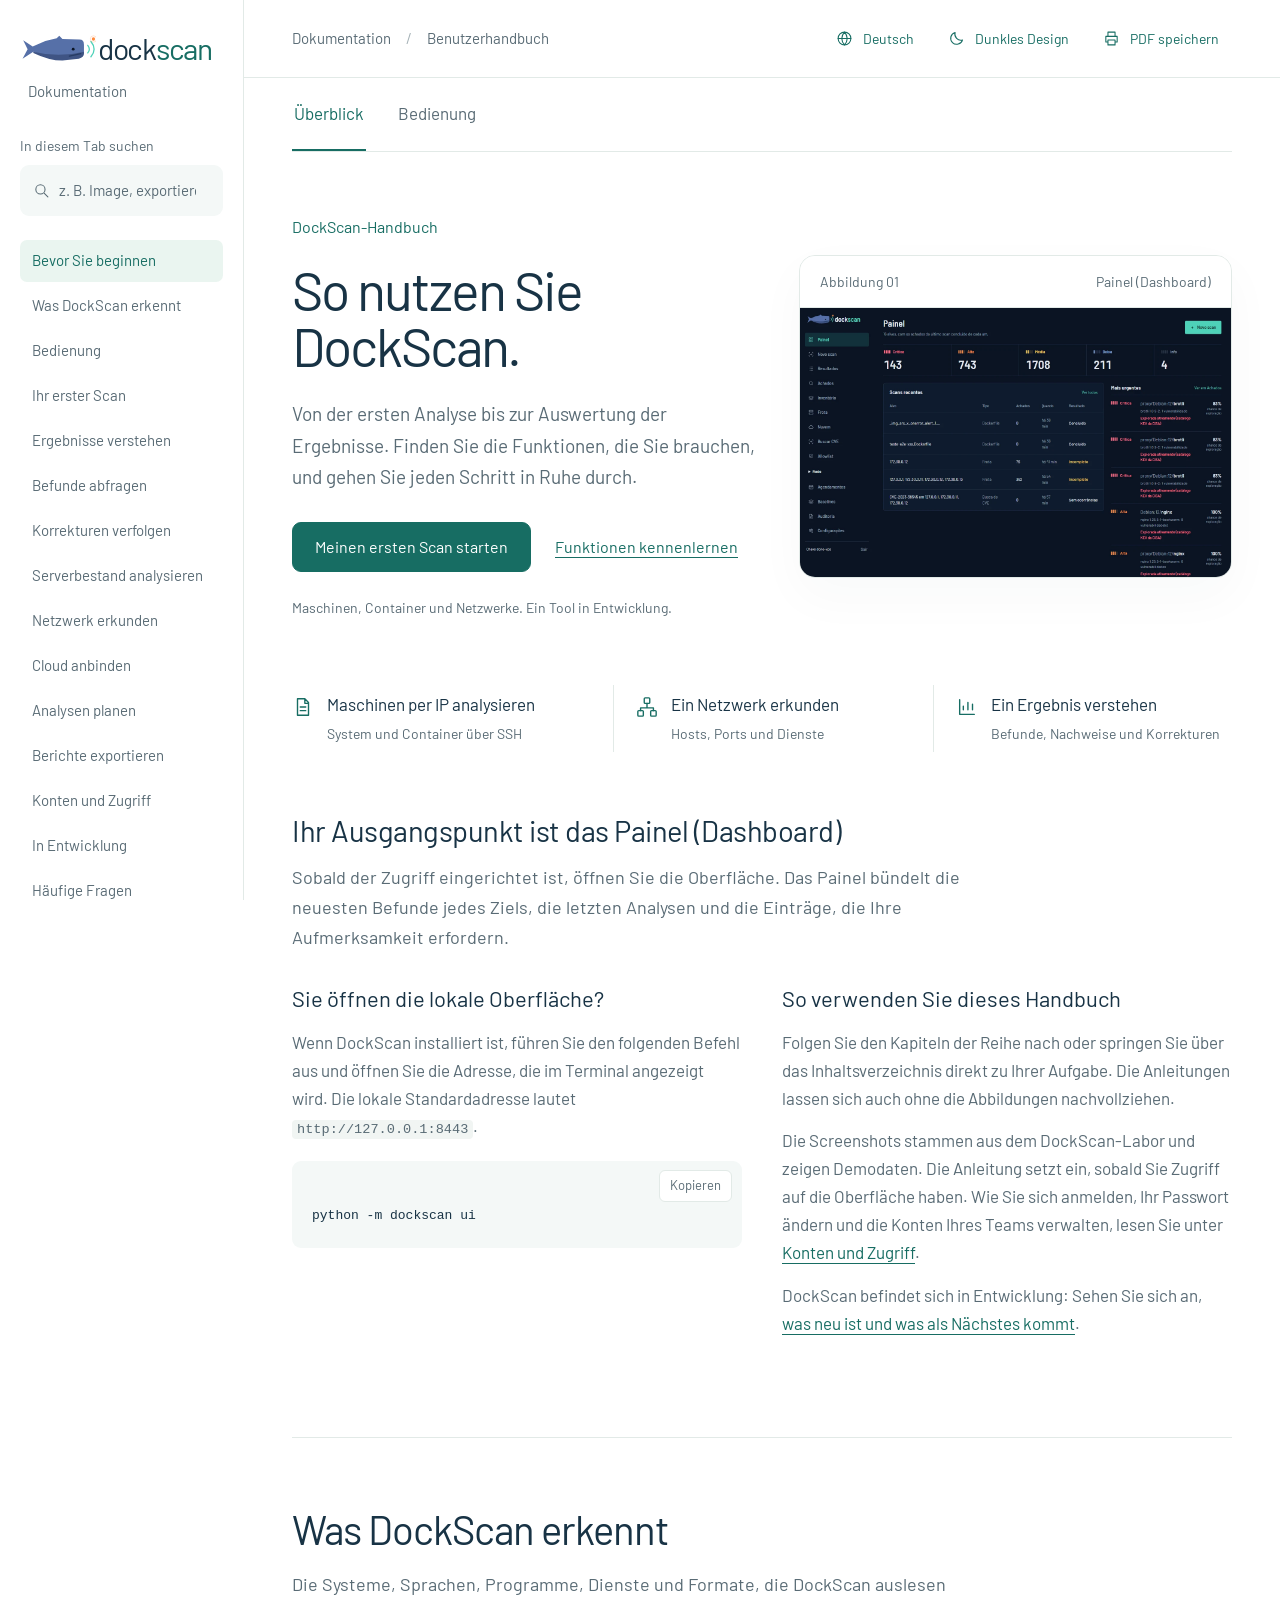
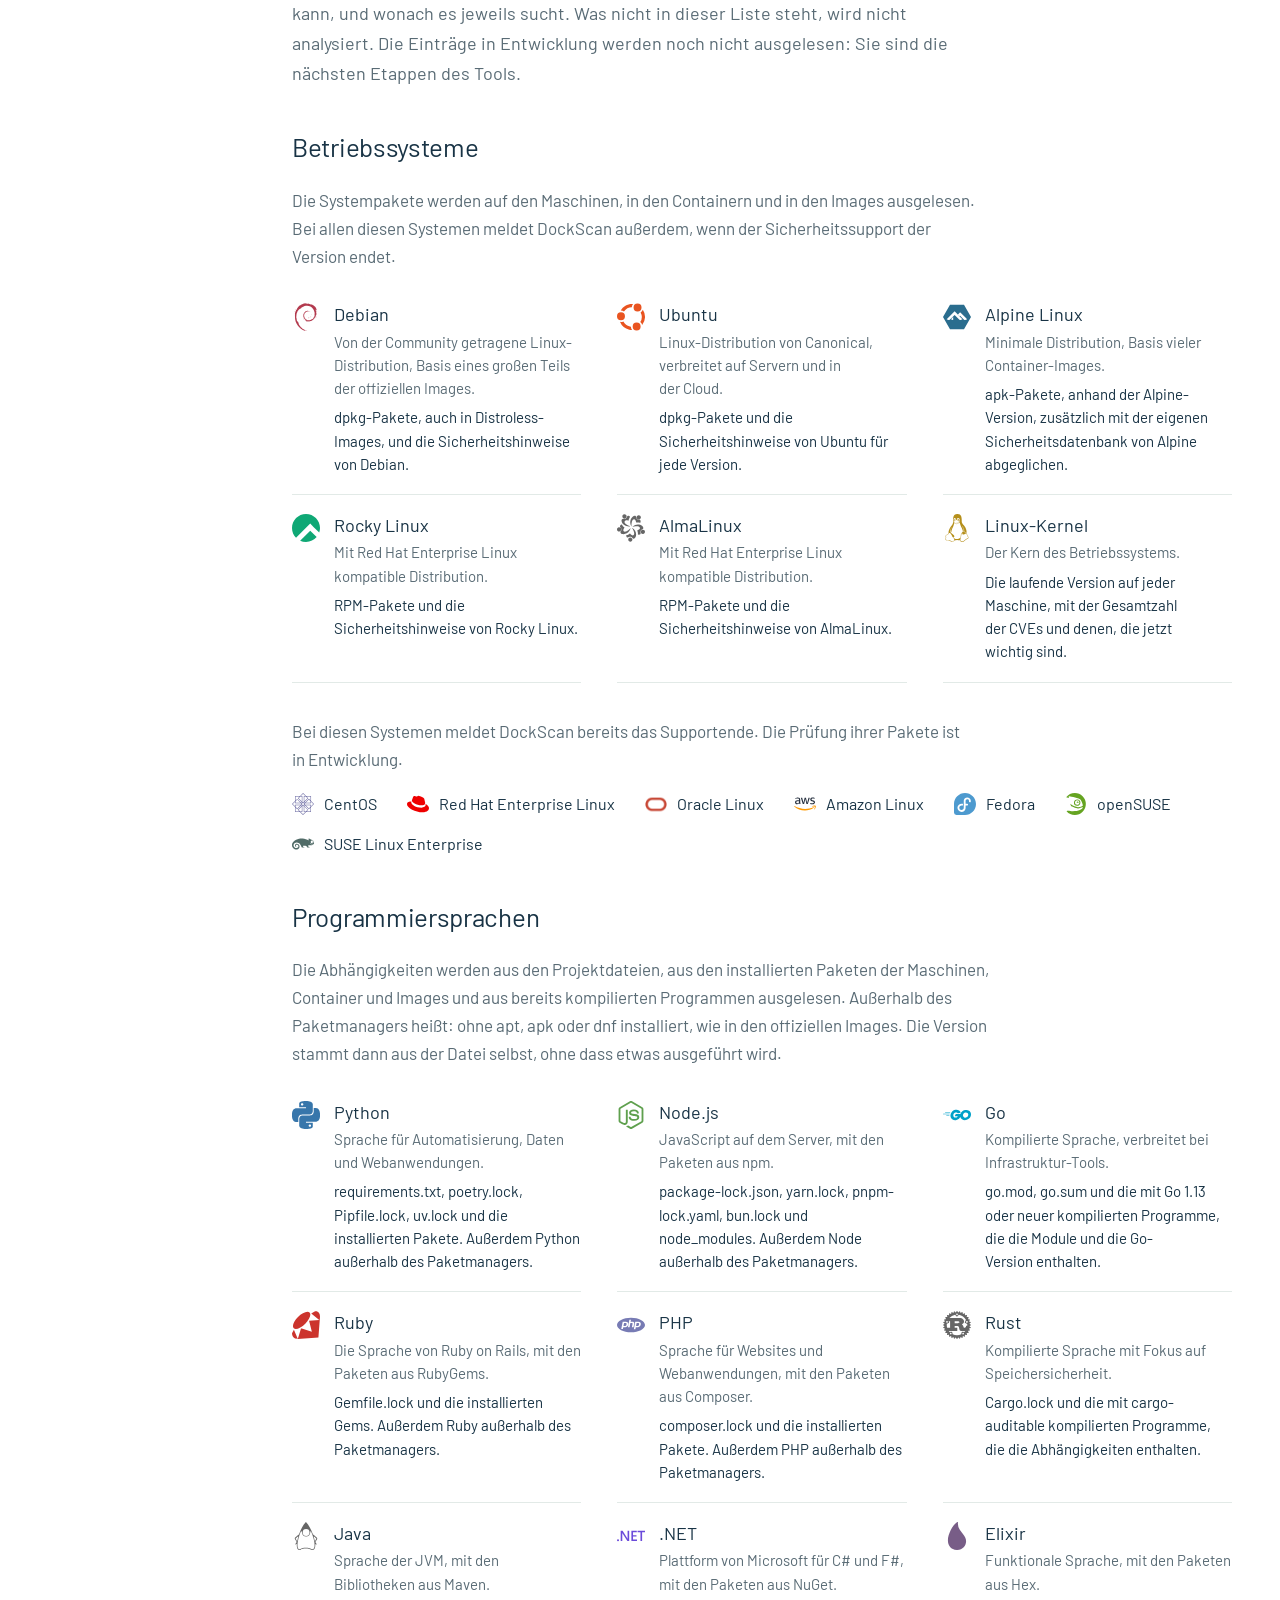
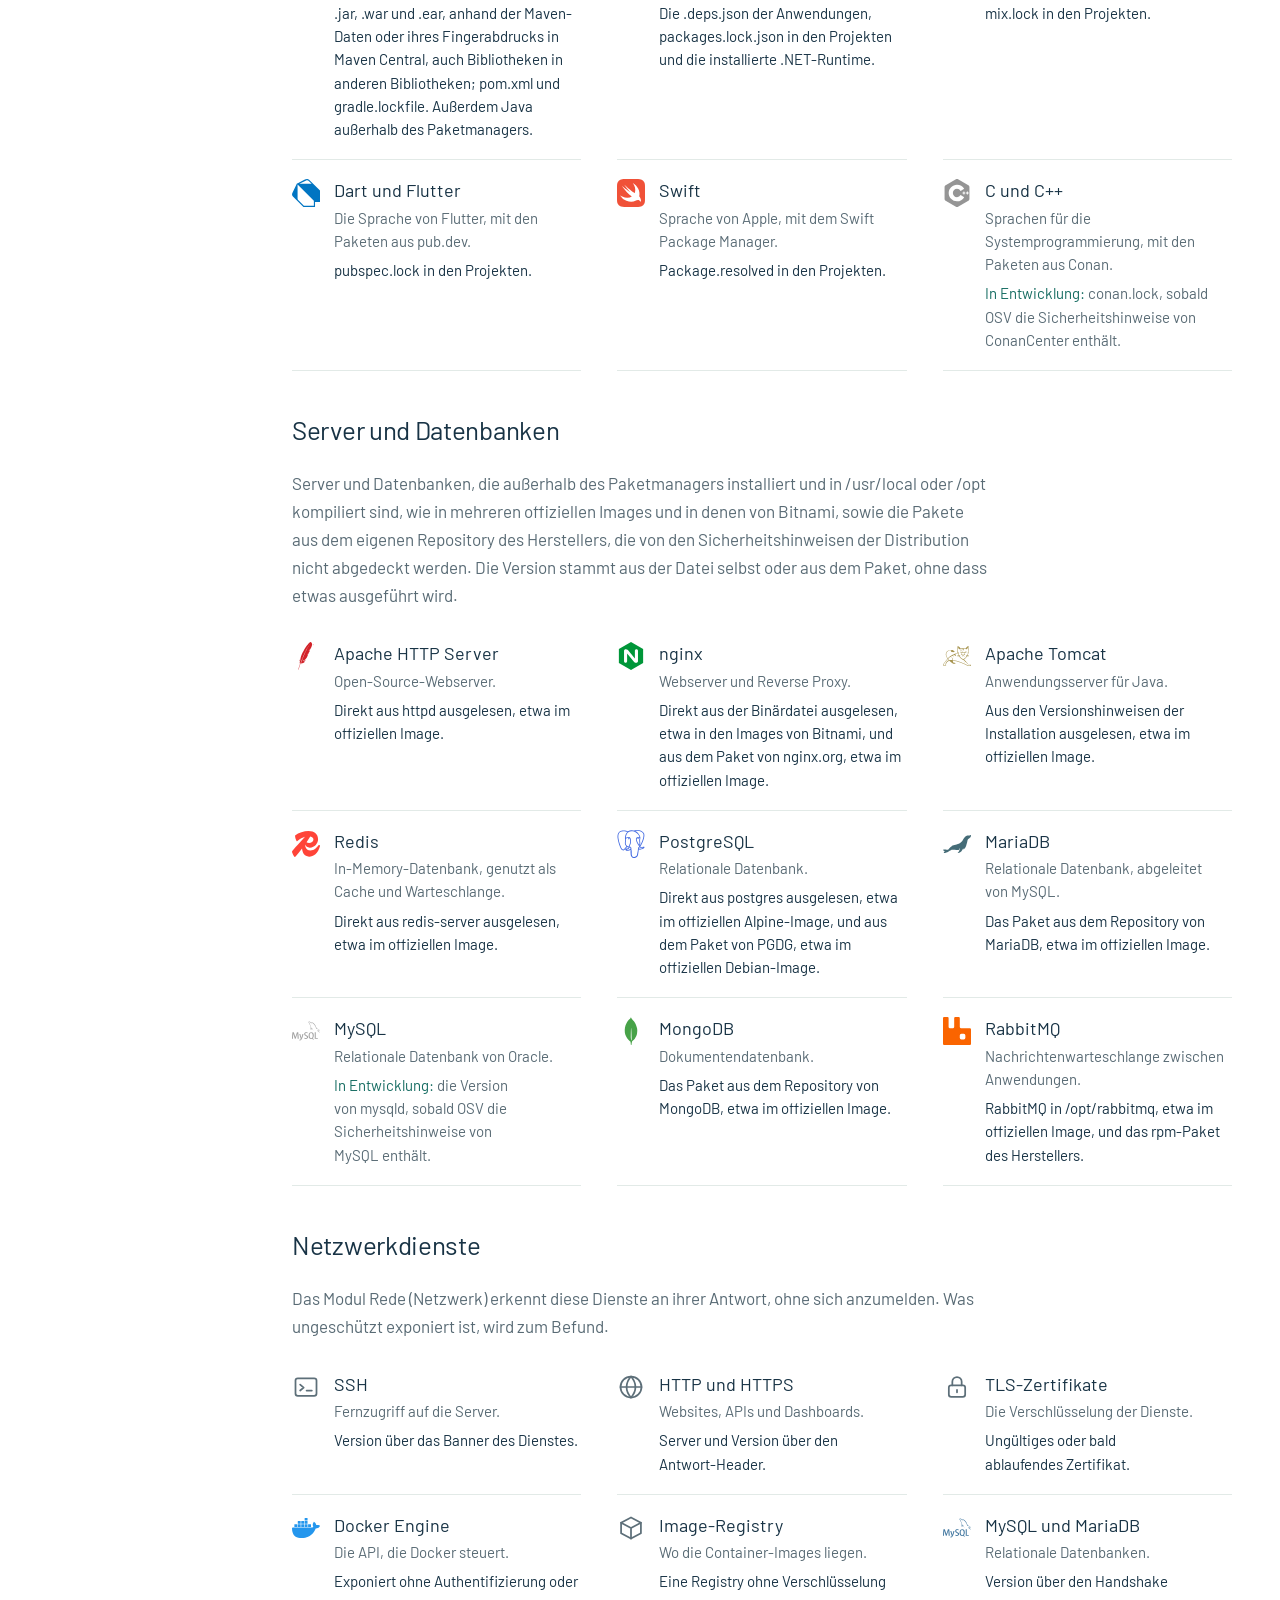
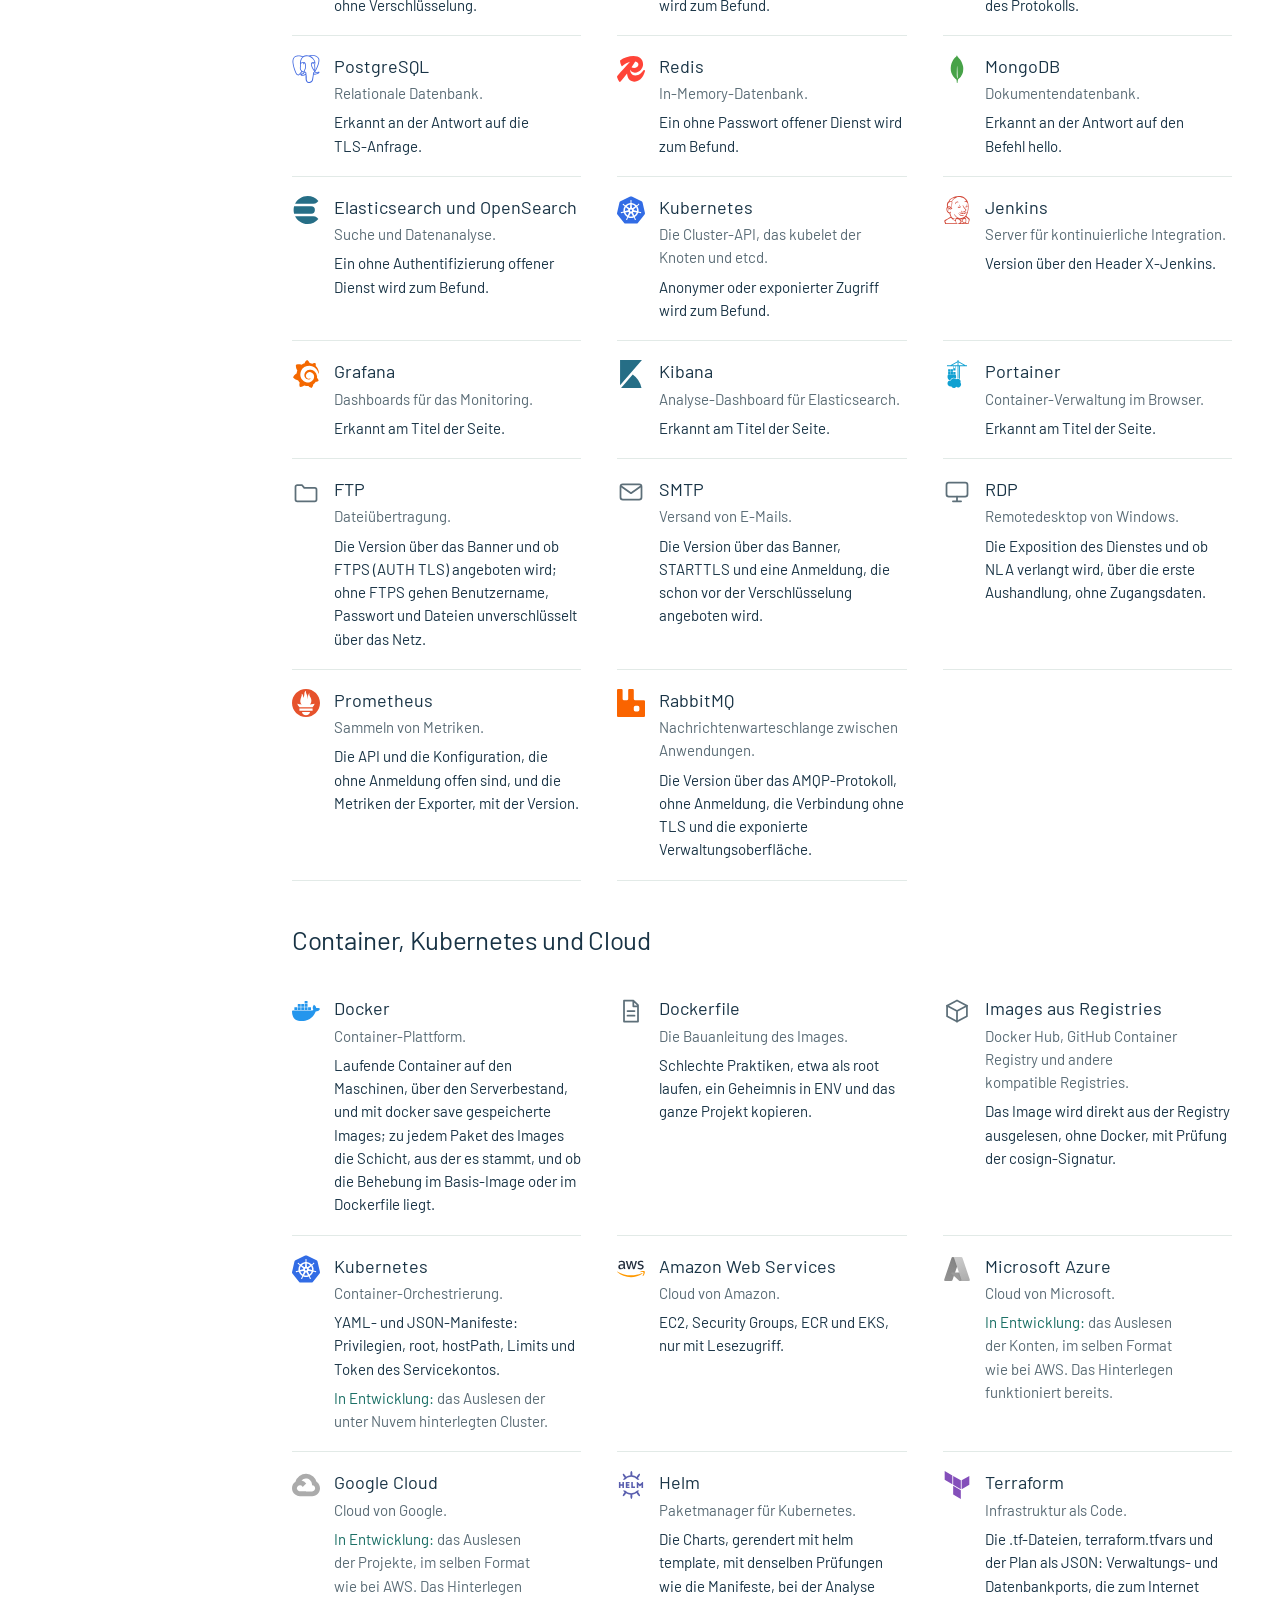
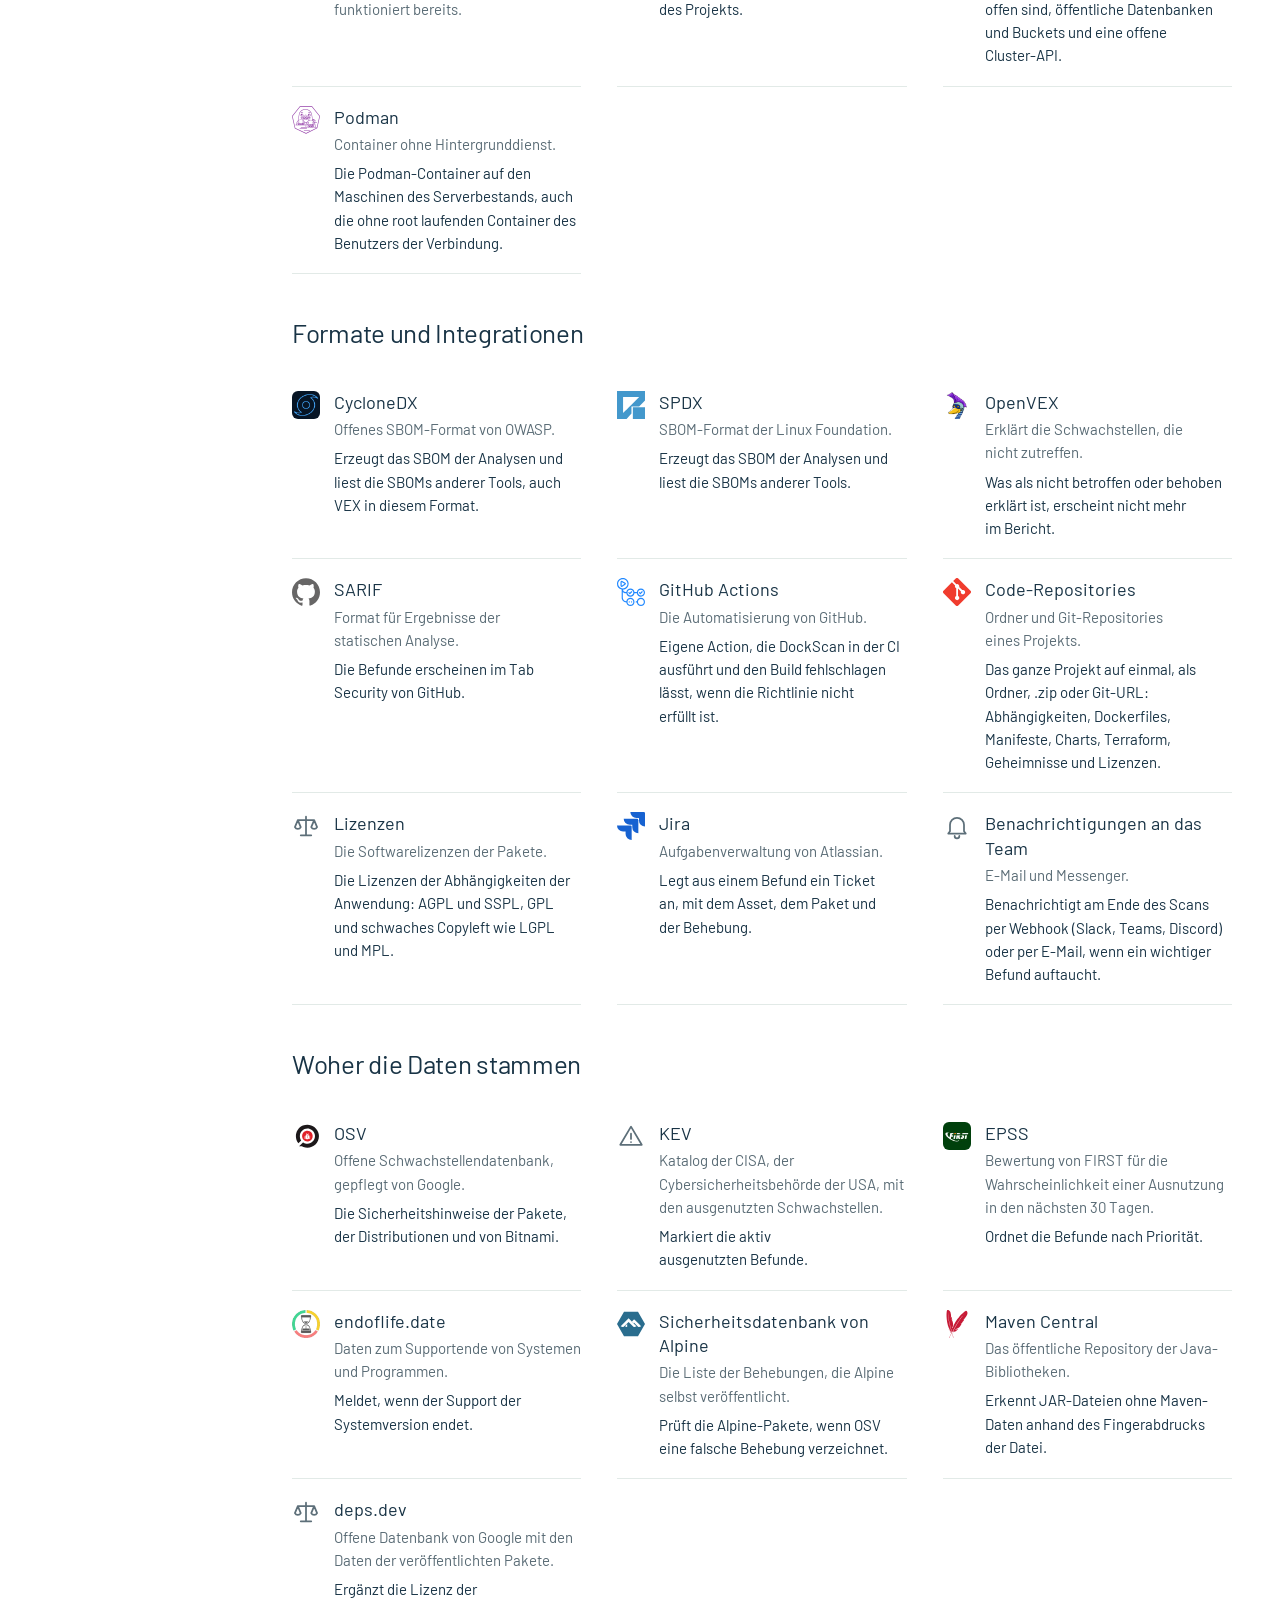
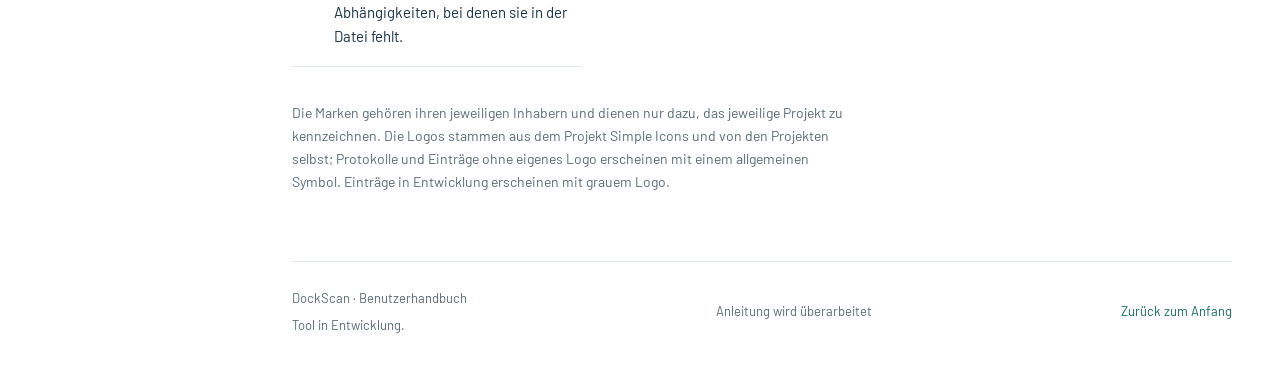
==== commit 32819b1d: "Adiciona ao manual os serviços de rede, a camada da imagem, o Podman, a análise de projeto, o Helm, " ====
--- a/de/index.html
+++ b/de/index.html
@@ -151,24 +151,24 @@
           <li><img src="../assets/logos/grafana.svg" alt="" width="28" height="28" loading="lazy"><div><h4>Grafana</h4><p>Dashboards für das Monitoring.</p><p class="support-read">Erkannt am Titel der Seite.</p></div></li>
           <li><img src="../assets/logos/kibana.svg" alt="" width="28" height="28" loading="lazy"><div><h4>Kibana</h4><p>Analyse-Dashboard für Elasticsearch.</p><p class="support-read">Erkannt am Titel der Seite.</p></div></li>
           <li><img src="../assets/logos/portainer.svg" alt="" width="28" height="28" loading="lazy"><div><h4>Portainer</h4><p>Container-Verwaltung im Browser.</p><p class="support-read">Erkannt am Titel der Seite.</p></div></li>
-          <li class="support-future"><img src="../assets/logos/pasta.svg" alt="" width="28" height="28" loading="lazy"><div><h4>FTP</h4><p>Dateiübertragung.</p><p class="support-next"><span>In Entwicklung:</span> die Version über das Banner und fehlende Verschlüsselung.</p></div></li>
-          <li class="support-future"><img src="../assets/logos/envelope.svg" alt="" width="28" height="28" loading="lazy"><div><h4>SMTP</h4><p>Versand von E-Mails.</p><p class="support-next"><span>In Entwicklung:</span> die Version über das Banner und die Unterstützung von STARTTLS.</p></div></li>
-          <li class="support-future"><img src="../assets/logos/monitor.svg" alt="" width="28" height="28" loading="lazy"><div><h4>RDP</h4><p>Remotedesktop von Windows.</p><p class="support-next"><span>In Entwicklung:</span> die Exposition des Dienstes und ob NLA verlangt wird.</p></div></li>
-          <li class="support-future"><img src="../assets/logos/prometheus.svg" alt="" width="28" height="28" loading="lazy"><div><h4>Prometheus</h4><p>Sammeln von Metriken.</p><p class="support-next"><span>In Entwicklung:</span> Metriken und Konfiguration, die ohne Authentifizierung offen sind.</p></div></li>
-          <li class="support-future"><img src="../assets/logos/rabbitmq.svg" alt="" width="28" height="28" loading="lazy"><div><h4>RabbitMQ</h4><p>Nachrichtenwarteschlange zwischen Anwendungen.</p><p class="support-next"><span>In Entwicklung:</span> die exponierte Verwaltungsoberfläche.</p></div></li>
+          <li><img src="../assets/logos/pasta.svg" alt="" width="28" height="28" loading="lazy"><div><h4>FTP</h4><p>Dateiübertragung.</p><p class="support-read">Die Version über das Banner und ob FTPS (AUTH TLS) angeboten wird; ohne FTPS gehen Benutzername, Passwort und Dateien unverschlüsselt über das Netz.</p></div></li>
+          <li><img src="../assets/logos/envelope.svg" alt="" width="28" height="28" loading="lazy"><div><h4>SMTP</h4><p>Versand von E-Mails.</p><p class="support-read">Die Version über das Banner, STARTTLS und eine Anmeldung, die schon vor der Verschlüsselung angeboten wird.</p></div></li>
+          <li><img src="../assets/logos/monitor.svg" alt="" width="28" height="28" loading="lazy"><div><h4>RDP</h4><p>Remotedesktop von Windows.</p><p class="support-read">Die Exposition des Dienstes und ob NLA verlangt wird, über die erste Aushandlung, ohne Zugangsdaten.</p></div></li>
+          <li><img src="../assets/logos/prometheus.svg" alt="" width="28" height="28" loading="lazy"><div><h4>Prometheus</h4><p>Sammeln von Metriken.</p><p class="support-read">Die API und die Konfiguration, die ohne Anmeldung offen sind, und die Metriken der Exporter, mit der Version.</p></div></li>
+          <li><img src="../assets/logos/rabbitmq.svg" alt="" width="28" height="28" loading="lazy"><div><h4>RabbitMQ</h4><p>Nachrichtenwarteschlange zwischen Anwendungen.</p><p class="support-read">Die Version über das AMQP-Protokoll, ohne Anmeldung, die Verbindung ohne TLS und die exponierte Verwaltungsoberfläche.</p></div></li>
         </ul>
         <h3 class="subheading">Container, Kubernetes und Cloud</h3>
         <ul class="support-list">
-          <li><img src="../assets/logos/docker.svg" alt="" width="28" height="28" loading="lazy"><div><h4>Docker</h4><p>Container-Plattform.</p><p class="support-read">Laufende Container auf den Maschinen, über den Serverbestand, und mit docker save gespeicherte Images.</p><p class="support-next"><span>In Entwicklung:</span> aus welcher Schicht des Images jedes Paket stammt, um zu erkennen, ob die Behebung im Basis-Image oder im Dockerfile liegt.</p></div></li>
+          <li><img src="../assets/logos/docker.svg" alt="" width="28" height="28" loading="lazy"><div><h4>Docker</h4><p>Container-Plattform.</p><p class="support-read">Laufende Container auf den Maschinen, über den Serverbestand, und mit docker save gespeicherte Images; zu jedem Paket des Images die Schicht, aus der es stammt, und ob die Behebung im Basis-Image oder im Dockerfile liegt.</p></div></li>
           <li><img src="../assets/logos/documento.svg" alt="" width="28" height="28" loading="lazy"><div><h4>Dockerfile</h4><p>Die Bauanleitung des Images.</p><p class="support-read">Schlechte Praktiken, etwa als root laufen, ein Geheimnis in ENV und das ganze Projekt kopieren.</p></div></li>
           <li><img src="../assets/logos/caixa.svg" alt="" width="28" height="28" loading="lazy"><div><h4>Images aus Registries</h4><p>Docker Hub, GitHub Container Registry und andere kompatible Registries.</p><p class="support-read">Das Image wird direkt aus der Registry ausgelesen, ohne Docker, mit Prüfung der cosign-Signatur.</p></div></li>
           <li><img src="../assets/logos/kubernetes.svg" alt="" width="28" height="28" loading="lazy"><div><h4>Kubernetes</h4><p>Container-Orchestrierung.</p><p class="support-read">YAML- und JSON-Manifeste: Privilegien, root, hostPath, Limits und Token des Servicekontos.</p><p class="support-next"><span>In Entwicklung:</span> das Auslesen der unter Nuvem hinterlegten Cluster.</p></div></li>
           <li><img class="logo-claro" src="../assets/logos/aws.svg" alt="" width="28" height="28" loading="lazy"><img class="logo-escuro" src="../assets/logos/aws-escuro.svg" alt="" width="28" height="28" loading="lazy"><div><h4>Amazon Web Services</h4><p>Cloud von Amazon.</p><p class="support-read">EC2, Security Groups, ECR und EKS, nur mit Lesezugriff.</p></div></li>
           <li class="support-future"><img src="../assets/logos/azure.svg" alt="" width="28" height="28" loading="lazy"><div><h4>Microsoft Azure</h4><p>Cloud von Microsoft.</p><p class="support-next"><span>In Entwicklung:</span> das Auslesen der Konten, im selben Format wie bei AWS. Das Hinterlegen funktioniert bereits.</p></div></li>
           <li class="support-future"><img src="../assets/logos/googlecloud.svg" alt="" width="28" height="28" loading="lazy"><div><h4>Google Cloud</h4><p>Cloud von Google.</p><p class="support-next"><span>In Entwicklung:</span> das Auslesen der Projekte, im selben Format wie bei AWS. Das Hinterlegen funktioniert bereits.</p></div></li>
-          <li class="support-future"><img src="../assets/logos/helm.svg" alt="" width="28" height="28" loading="lazy"><div><h4>Helm</h4><p>Paketmanager für Kubernetes.</p><p class="support-next"><span>In Entwicklung:</span> die Charts, mit denselben Prüfungen wie die Manifeste.</p></div></li>
-          <li class="support-future"><img src="../assets/logos/terraform.svg" alt="" width="28" height="28" loading="lazy"><div><h4>Terraform</h4><p>Infrastruktur als Code.</p><p class="support-next"><span>In Entwicklung:</span> offene Ports und Zugänge, bevor die Ressourcen angelegt werden.</p></div></li>
-          <li class="support-future"><img src="../assets/logos/podman.svg" alt="" width="28" height="28" loading="lazy"><div><h4>Podman</h4><p>Container ohne Hintergrunddienst.</p><p class="support-next"><span>In Entwicklung:</span> die Podman-Container auf den Maschinen des Serverbestands.</p></div></li>
+          <li><img src="../assets/logos/helm.svg" alt="" width="28" height="28" loading="lazy"><div><h4>Helm</h4><p>Paketmanager für Kubernetes.</p><p class="support-read">Die Charts, gerendert mit helm template, mit denselben Prüfungen wie die Manifeste, bei der Analyse des Projekts.</p></div></li>
+          <li><img src="../assets/logos/terraform.svg" alt="" width="28" height="28" loading="lazy"><div><h4>Terraform</h4><p>Infrastruktur als Code.</p><p class="support-read">Die .tf-Dateien, terraform.tfvars und der Plan als JSON: Verwaltungs- und Datenbankports, die zum Internet offen sind, öffentliche Datenbanken und Buckets und eine offene Cluster-API.</p></div></li>
+          <li><img src="../assets/logos/podman.svg" alt="" width="28" height="28" loading="lazy"><div><h4>Podman</h4><p>Container ohne Hintergrunddienst.</p><p class="support-read">Die Podman-Container auf den Maschinen des Serverbestands, auch die ohne root laufenden Container des Benutzers der Verbindung.</p></div></li>
         </ul>
         <h3 class="subheading">Formate und Integrationen</h3>
         <ul class="support-list">
@@ -177,10 +177,10 @@
           <li><img src="../assets/logos/openvex.png" alt="" width="28" height="28" loading="lazy"><div><h4>OpenVEX</h4><p>Erklärt die Schwachstellen, die nicht zutreffen.</p><p class="support-read">Was als nicht betroffen oder behoben erklärt ist, erscheint nicht mehr im Bericht.</p></div></li>
           <li><img src="../assets/logos/github.svg" alt="" width="28" height="28" loading="lazy"><div><h4>SARIF</h4><p>Format für Ergebnisse der statischen Analyse.</p><p class="support-read">Die Befunde erscheinen im Tab Security von GitHub.</p></div></li>
           <li><img src="../assets/logos/githubactions.svg" alt="" width="28" height="28" loading="lazy"><div><h4>GitHub Actions</h4><p>Die Automatisierung von GitHub.</p><p class="support-read">Eigene Action, die DockScan in der CI ausführt und den Build fehlschlagen lässt, wenn die Richtlinie nicht erfüllt ist.</p></div></li>
-          <li class="support-future"><img src="../assets/logos/git.svg" alt="" width="28" height="28" loading="lazy"><div><h4>Code-Repositories</h4><p>Ordner und Git-Repositories eines Projekts.</p><p class="support-next"><span>In Entwicklung:</span> das ganze Projekt auf einmal analysieren: Abhängigkeiten, Dockerfiles, Manifeste und Geheimnisse.</p></div></li>
-          <li class="support-future"><img src="../assets/logos/balanca.svg" alt="" width="28" height="28" loading="lazy"><div><h4>Lizenzen</h4><p>Die Softwarelizenzen der Pakete.</p><p class="support-next"><span>In Entwicklung:</span> Lizenzen wie GPL und AGPL anzeigen, die bei kommerzieller Nutzung Vorsicht erfordern.</p></div></li>
-          <li class="support-future"><img src="../assets/logos/jira.svg" alt="" width="28" height="28" loading="lazy"><div><h4>Jira</h4><p>Aufgabenverwaltung von Atlassian.</p><p class="support-next"><span>In Entwicklung:</span> aus einem Befund ein Ticket anlegen.</p></div></li>
-          <li class="support-future"><img src="../assets/logos/sino.svg" alt="" width="28" height="28" loading="lazy"><div><h4>Benachrichtigungen an das Team</h4><p>E-Mail und Messenger.</p><p class="support-next"><span>In Entwicklung:</span> benachrichtigen, wenn ein wichtiger Befund auftaucht.</p></div></li>
+          <li><img src="../assets/logos/git.svg" alt="" width="28" height="28" loading="lazy"><div><h4>Code-Repositories</h4><p>Ordner und Git-Repositories eines Projekts.</p><p class="support-read">Das ganze Projekt auf einmal, als Ordner, .zip oder Git-URL: Abhängigkeiten, Dockerfiles, Manifeste, Charts, Terraform, Geheimnisse und Lizenzen.</p></div></li>
+          <li><img src="../assets/logos/balanca.svg" alt="" width="28" height="28" loading="lazy"><div><h4>Lizenzen</h4><p>Die Softwarelizenzen der Pakete.</p><p class="support-read">Die Lizenzen der Abhängigkeiten der Anwendung: AGPL und SSPL, GPL und schwaches Copyleft wie LGPL und MPL.</p></div></li>
+          <li><img src="../assets/logos/jira.svg" alt="" width="28" height="28" loading="lazy"><div><h4>Jira</h4><p>Aufgabenverwaltung von Atlassian.</p><p class="support-read">Legt aus einem Befund ein Ticket an, mit dem Asset, dem Paket und der Behebung.</p></div></li>
+          <li><img src="../assets/logos/sino.svg" alt="" width="28" height="28" loading="lazy"><div><h4>Benachrichtigungen an das Team</h4><p>E-Mail und Messenger.</p><p class="support-read">Benachrichtigt am Ende des Scans per Webhook (Slack, Teams, Discord) oder per E-Mail, wenn ein wichtiger Befund auftaucht.</p></div></li>
         </ul>
         <h3 class="subheading">Woher die Daten stammen</h3>
         <ul class="support-list">
@@ -190,6 +190,7 @@
           <li><img src="../assets/logos/endoflife.png" alt="" width="28" height="28" loading="lazy"><div><h4>endoflife.date</h4><p>Daten zum Supportende von Systemen und Programmen.</p><p class="support-read">Meldet, wenn der Support der Systemversion endet.</p></div></li>
           <li><img src="../assets/logos/alpinelinux.svg" alt="" width="28" height="28" loading="lazy"><div><h4>Sicherheitsdatenbank von Alpine</h4><p>Die Liste der Behebungen, die Alpine selbst veröffentlicht.</p><p class="support-read">Prüft die Alpine-Pakete, wenn OSV eine falsche Behebung verzeichnet.</p></div></li>
           <li><img src="../assets/logos/apachemaven.svg" alt="" width="28" height="28" loading="lazy"><div><h4>Maven Central</h4><p>Das öffentliche Repository der Java-Bibliotheken.</p><p class="support-read">Erkennt JAR-Dateien ohne Maven-Daten anhand des Fingerabdrucks der Datei.</p></div></li>
+          <li><img src="../assets/logos/balanca.svg" alt="" width="28" height="28" loading="lazy"><div><h4>deps.dev</h4><p>Offene Datenbank von Google mit den Daten der veröffentlichten Pakete.</p><p class="support-read">Ergänzt die Lizenz der Abhängigkeiten, bei denen sie in der Datei fehlt.</p></div></li>
         </ul>
         <p class="muted support-note">Die Marken gehören ihren jeweiligen Inhabern und dienen nur dazu, das jeweilige Projekt zu kennzeichnen. Die Logos stammen aus dem Projekt Simple Icons und von den Projekten selbst; Protokolle und Einträge ohne eigenes Logo erscheinen mit einem allgemeinen Symbol. Einträge in Entwicklung erscheinen mit grauem Logo.</p>
       </section>
@@ -244,7 +245,7 @@
 
         <details class="disclosure" id="funcao-allowlist"><summary>Allowlist: So legen Sie eine Ausnahme an</summary><div><ol class="compact-steps"><li>Öffnen Sie „Allowlist“ im Menü.</li><li>Geben Sie pro Zeile eine Regel, die Fundstelle eines Pakets oder eine Kennung ein. Zeilen, die mit <code>#</code> beginnen, dienen als Kommentare.</li><li>Prüfen Sie den Eintrag und klicken Sie auf „Salvar allowlist“ (Allowlist speichern).</li><li>Führen Sie einen neuen Scan aus, damit die Änderung greift. Der bisherige Verlauf bleibt unverändert.</li></ol><p>Ein Paketeintrag kann mehrere Schwachstellen unterdrücken. Prüfen Sie die Reichweite der Ausnahme, bevor Sie speichern.</p></div></details>
         <details class="disclosure" id="funcao-auditoria"><summary>Auditoria: So finden Sie eine Aktivität</summary><div><ol class="compact-steps"><li>Öffnen Sie „Auditoria“ im Menü.</li><li>Geben Sie in „Buscar atividade“ (Aktivität suchen) Benutzer, Aktion, Ziel oder Ergebnis ein.</li><li>Prüfen Sie Datum, Benutzer, Aktion, Ziel, IP und Ergebnis der gefundenen Aktivität.</li><li>Leeren Sie die Suche, um zur verfügbaren Liste zurückzukehren.</li></ol></div></details>
-        <details class="disclosure" id="funcao-configuracoes"><summary>Configurações: Was Sie prüfen sollten und wie Sie das Netzwerk anpassen</summary><div><ol class="compact-steps"><li>Öffnen Sie „Configurações“, um Version, Verbindung und Upload-Limits einzusehen.</li><li>Prüfen Sie unter „Configurações de rede“ (Netzwerkeinstellungen) die autorisierten Scopes, die Ausschlüsse und die Limits der Analyse.</li><li>Prüfen Sie auch das Berichtsformat, die Nachweise und die Einstellungen der Oberfläche.</li><li>Klicken Sie auf „Salvar configurações de rede“ (Netzwerkeinstellungen speichern). Änderungen am Scope und an globalen Limits sind nur möglich, wenn keine Scans aktiv sind.</li></ol><p>Lesen Sie die Bestätigung genau, bevor Sie die Aufbewahrungsdauer verkürzen: Diese Änderung kann alte Netzwerkscans und ihre Berichte löschen.</p></div></details>
+        <details class="disclosure" id="funcao-configuracoes"><summary>Configurações: Was Sie prüfen sollten und wie Sie das Netzwerk anpassen</summary><div><ol class="compact-steps"><li>Öffnen Sie „Configurações“, um Version, Verbindung und Upload-Limits einzusehen.</li><li>Prüfen Sie unter „Configurações de rede“ (Netzwerkeinstellungen) die autorisierten Scopes, die Ausschlüsse und die Limits der Analyse.</li><li>Prüfen Sie auch das Berichtsformat, die Nachweise und die Einstellungen der Oberfläche.</li><li>Klicken Sie auf „Salvar configurações de rede“ (Netzwerkeinstellungen speichern). Änderungen am Scope und an globalen Limits sind nur möglich, wenn keine Scans aktiv sind.</li><li>Richten Sie unter „Jira“ und „Avisos à equipe“ (Benachrichtigungen an das Team), nur für Administratoren, das Anlegen von Tickets aus den Befunden und die Benachrichtigungen am Ende der Scans per Webhook oder E-Mail ein. Mit „Testar a conexão“ (Verbindung testen) und „Enviar um teste“ (Test senden) prüfen Sie die Einstellungen vor der Verwendung; das Ergebnis jeder Benachrichtigung steht unter „Auditoria“ (Audit).</li></ol><p>Lesen Sie die Bestätigung genau, bevor Sie die Aufbewahrungsdauer verkürzen: Diese Änderung kann alte Netzwerkscans und ihre Berichte löschen.</p></div></details>
         <details class="disclosure"><summary>Achados de rede: So erfassen Sie die Triage</summary><div><ol class="compact-steps"><li>Öffnen Sie „Rede → Achados de rede“.</li><li>Suchen Sie den Befund mithilfe der Filter und öffnen Sie seine Details.</li><li>Lesen Sie den Nachweis und tragen Sie die Begründung in „Comentário de triagem“ (Triage-Kommentar) ein.</li><li>Wählen Sie die Aktion: revisado (geprüft), falso positivo (Falsch-Positiv) oder risco aceito (akzeptiertes Risiko). Mit „Reabrir“ (Wieder öffnen) öffnen Sie einen Befund erneut.</li></ol><p>Die Triage hält die Bewertung des Eintrags fest. Prüfen Sie den Nachweis und die Abdeckung der Analyse, bevor Sie über seinen Zustand entscheiden.</p></div></details>
         <div class="callout"><span class="callout-tag">Abbildungen im Handbuch</span><div><p>Die Screenshots zu jedem Schritt stammen aus dem DockScan-Labor und zeigen Demodaten. Seiten und Bezeichnungen können sich ändern, solange das Tool in Entwicklung ist.</p></div></div>
       </section>
@@ -267,7 +268,9 @@
           <tr><td>System und Container auditieren</td><td>Novo scan</td><td>IPs der Maschinen, mit SSH-Zugriff.</td></tr>
           <tr><td>Eine bestimmte Schwachstelle untersuchen</td><td>Buscar CVE (CVE suchen)</td><td>IPs der Maschinen und eine CVE- oder GHSA-Kennung.</td></tr>
           <tr><td>Ports und Dienste erkennen</td><td>Rede (Netzwerk) → Varrer a rede (Netzwerk scannen)</td><td>IPs oder Bereiche, die im Netzwerk-Scope autorisiert sind.</td></tr>
+          <tr><td>Den Code eines Projekts analysieren</td><td>Novo scan → Projeto (Projekt)</td><td>https-URL des Git-Repositorys oder das Projekt als .zip.</td></tr>
         </tbody></table></div>
+        <details class="disclosure" id="guia-projeto"><summary>Wie analysiere ich ein Projekt?</summary><div><ol class="compact-steps"><li>Geben Sie unter „Novo scan“ (Neuer Scan) im Bereich „Projeto“ (Projekt) die https-URL des Git-Repositorys ein oder wählen Sie das Projekt als .zip aus, etwa die Datei aus „Download ZIP“ auf GitHub.</li><li>Klicken Sie auf „Analisar o projeto“ (Projekt analysieren). Die Richtlinie daneben gilt auch für das Projekt.</li><li>Das Ergebnis zeigt die Schwachstellen der Abhängigkeiten, mit einem Befund für jede Datei, die das Paket enthält, außerdem die Probleme in Dockerfiles, Kubernetes-Manifesten, Helm-Charts und Terraform, im Code vergessene Geheimnisse und Lizenzen, die Vorsicht erfordern.</li></ol><p>Das Repository wird nur mit dem letzten Commit geklont und am Ende gelöscht. Es funktioniert nur mit öffentlichen Repositories oder mit dem Token direkt in der URL. Ordner wie node_modules, .venv und vendor werden übersprungen. Für Charts muss helm auf dem Server installiert sein; ohne helm meldet das Ergebnis, dass das Chart nicht analysiert wurde.</p><p>Im Terminal: <code>dockscan repo .</code>, <code>dockscan repo projeto.zip</code> oder <code>dockscan repo https://github.com/org/projeto.git</code>.</p></div></details>
         <details class="disclosure"><summary>Was erfasst der Scan?</summary><div><p>Ausgelesen werden die Pakete und die Konfiguration des Systems, die Container sowie verfügbare Daten zu Prozessen und Ports. Das Ergebnis meldet Zugriffsfehler und Teile der Erfassung, die unvollständig geblieben sind.</p><p>„Pular consulta de CVEs“ (CVE-Abfrage überspringen) deaktiviert die Abfrage von Schwachstellen. „Pular KEV e EPSS“ (KEV und EPSS überspringen) deaktiviert diese Anreicherung. Liefert eine unvollständige Erfassung keine Befunde, sind Schwachstellen damit nicht ausgeschlossen.</p></div></details>
       </section>
 
@@ -296,7 +299,7 @@
           <li><div><h3>Klicken Sie in das Abfragefeld und wählen Sie ein Feld</h3><p>Die Liste zeigt die Felder. Wenn Sie mit der Maus auf ein Feld zeigen, öffnen sich daneben seine Optionen: Wählen Sie den Operator, markieren Sie einen oder mehrere Werte und klicken Sie auf „Adicionar à consulta“ (Zur Abfrage hinzufügen). Die vorgeschlagenen Werte stammen aus Ihren eigenen Befunden, jeweils mit ihrer Anzahl.</p></div></li>
           <li><div><h3>Kombinieren Sie Bedingungen und führen Sie die Abfrage aus</h3><p>Sobald eine Abfrage steht, klicken Sie erneut in das Feld, um mit „e“ (und), „ou“ (oder) oder „ordenar por“ (sortieren nach) fortzufahren, oder verwenden Sie „Adicionar outro filtro“ (Weiteren Filter hinzufügen). Klicken Sie dann auf „Consultar“ (Abfragen) oder drücken Sie Enter. Wer die Abfragesprache bereits kennt, kann die Abfrage direkt eintippen.</p></div></li>
           <li><div><h3>Gruppieren, sortieren, teilen und exportieren Sie</h3><p>Unter „Agrupar por“ (Gruppieren nach) sehen Sie die Befunde nach Asset, Schwachstelle, Paket, Quelle, Zustand oder Tag; klicken Sie auf eine Gruppe, um nur nach ihr zu filtern. Klicken Sie auf eine Spaltenüberschrift, um zu sortieren. Die Abfrage steht in der Adresse der Seite, sodass Sie den Link teilen können. „Exportar CSV“ (CSV exportieren) und „Exportar JSON“ (JSON exportieren) übernehmen das Ergebnis der Abfrage.</p></div></li>
-          <li><div><h3>Öffnen Sie die Details eines Befunds</h3><p>Klicken Sie auf die Kennung, etwa CVE-2023-44487, oder auf eine beliebige Stelle in der Spalte Achado (Befund). Rechts öffnet sich ein Bereich mit CVSS, EPSS, aktiver Ausnutzung, dem Fundort, der Behebung, der Beschreibung und den Referenzen aus OSV, den anderen Assets mit derselben Schwachstelle und dem Erfassungsverlauf des Assets. Von dort aus triagieren Sie den Befund und wechseln zum vorherigen oder nächsten Befund der Abfrage; Esc oder „Fechar“ (Schließen) führt zurück zur Tabelle.</p></div></li>
+          <li><div><h3>Öffnen Sie die Details eines Befunds</h3><p>Klicken Sie auf die Kennung, etwa CVE-2023-44487, oder auf eine beliebige Stelle in der Spalte Achado (Befund). Rechts öffnet sich ein Bereich mit CVSS, EPSS, aktiver Ausnutzung, dem Fundort, der Behebung, der Beschreibung und den Referenzen aus OSV, den anderen Assets mit derselben Schwachstelle und dem Erfassungsverlauf des Assets. Bei Scans von Images zeigt „Camada“ (Schicht), aus welcher Schicht das Paket stammt und ob die Behebung im Basis-Image oder im Dockerfile liegt. Ist Jira eingerichtet, legt „Abrir ticket no Jira“ (Ticket in Jira anlegen) das Ticket zum Befund an. Von dort aus triagieren Sie den Befund und wechseln zum vorherigen oder nächsten Befund der Abfrage; Esc oder „Fechar“ (Schließen) führt zurück zur Tabelle.</p></div></li>
           <li><div><h3>Führen Sie die Triage durch</h3><p>Markieren Sie die Befunde in der ersten Spalte. Wählen Sie in der eingeblendeten Leiste Revisado (Geprüft), Falso positivo (Falsch-Positiv), Risco aceito (Akzeptiertes Risiko) oder Reabrir (Wieder öffnen), geben Sie gegebenenfalls die Frist sowie die Begründung an und klicken Sie auf „Aplicar triagem“ (Triage anwenden). Falso positivo und Risco aceito erfordern eine Begründung; alles wird in der Auditoria (Audit) protokolliert.</p></div></li>
         </ol>
         <figure class="screenshot-placeholder" id="print-achados" data-screenshot="achados.webp">
@@ -316,7 +319,8 @@
 "nginx" ordenar por epss desc
 estado = novo e severidade &gt;= alta
 triagem = risco_aceito ordenar por prazo asc
-tag = ambiente:producao</code></pre><button class="copy-button" type="button" data-copy hidden>Kopieren</button></div>
+tag = ambiente:producao
+camada = base e corrigivel</code></pre><button class="copy-button" type="button" data-copy hidden>Kopieren</button></div>
         <div class="table-scroll"><table><caption class="sr-only">Operatoren der Abfrage</caption><thead><tr><th scope="col">Operator</th><th scope="col">Bedeutung</th></tr></thead><tbody>
           <tr><td class="mono">= und !=</td><td>Gleich oder ungleich. Beide akzeptieren <code>*</code> als Platzhalter, etwa in <code>versao = 1.2.*</code>.</td></tr>
           <tr><td class="mono">&gt; &gt;= &lt; &lt;=</td><td>Größer oder kleiner, für Schweregrad, EPSS, Port und Datum.</td></tr>
@@ -334,7 +338,7 @@
         </tbody></table></div>
         <details class="disclosure"><summary>Woher stammen die Daten im Befundbereich?</summary><div><p>CVSS, EPSS, aktive Ausnutzung, Paket und Behebung stammen aus dem Scan. Beschreibung, Daten, Schwäche (CWE) und Referenzen stammen aus OSV: Der DockScan-Server ruft sie beim Öffnen des Bereichs ab und speichert sie einen Tag lang. Ohne Internet zeigt der Bereich den Rest an und meldet, dass OSV nicht geantwortet hat.</p><p>Der Verlauf zeigt die letzten Erfassungen des Assets: Encontrado (Gefunden), Não encontrado (Nicht gefunden) oder Coleta parcial (Teilweise Erfassung), wenn das Fehlen die Behebung nicht beweist. Die Adresse der Seite erhält <code>?achado=</code>, sodass der Link direkt denselben Befund öffnet.</p></div></details>
         <details class="disclosure" id="guia-prioridade"><summary>Wie legt DockScan die Priorität fest?</summary><div><p>Jede Schwachstelle erhält eine von vier Prioritäten, und die Seite zeigt jeweils die Gründe dafür an:</p><ol class="compact-steps"><li>Corrigir agora (Sofort beheben): aktiv ausgenutzt (KEV); Ausnutzungswahrscheinlichkeit (EPSS) von 10 % oder mehr, wenn das Paket verwendet wird oder über das Netzwerk erreichbar ist; oder kritisch und über das Netzwerk erreichbar.</li><li>Esta semana (Diese Woche): EPSS von 10 % oder mehr; oder kritisch oder hoch und dazu EPSS von 1 % oder mehr, in Verwendung oder über das Netzwerk erreichbar.</li><li>Planejar (Planen): die übrigen kritischen und hohen, die mit EPSS von 1 % oder mehr und die mittleren, für die es bereits eine Behebung gibt.</li><li>Acompanhar (Beobachten): der Rest.</li></ol><p>Ein installiertes Paket, das kein Prozess lädt, sinkt um eine Stufe. Konfigurationsbefunde ohne CVE folgen dem Schweregrad. Zum Abfragen verwenden Sie <code>prioridade = agora</code>, <code>em_uso</code> oder <code>exposto</code>.</p></div></details>
-        <details class="disclosure"><summary>Welche Felder kann ich abfragen?</summary><div><p>severidade, cve, regra, titulo, pacote, versao, ecossistema, correcao, corrigivel, fonte, ativo, ip, porta, container, local, epss, kev, prioridade, em_uso, exposto, novo, visto_em, estado, triagem, primeiro_visto, corrigido_em, prazo, tag und scan. Die Hilfe „Como consultar“ (So fragen Sie ab) direkt auf der Seite beschreibt jedes Feld.</p><p>Ein Ja/Nein-Feld ohne Vergleich bedeutet „sim“ (ja): <code>kev</code> ist dasselbe wie <code>kev = sim</code>. Datumsfelder akzeptieren <code>2026-11-01</code>, <code>-7d</code>, <code>+30d</code>, <code>-24h</code>, <code>hoje</code> (heute) und <code>ontem</code> (gestern). EPSS akzeptiert <code>0.1</code> oder <code>10%</code>.</p></div></details>
+        <details class="disclosure"><summary>Welche Felder kann ich abfragen?</summary><div><p>severidade, cve, regra, titulo, pacote, versao, ecossistema, correcao, corrigivel, fonte, ativo, ip, porta, container, local, epss, kev, prioridade, em_uso, exposto, camada, novo, visto_em, estado, triagem, primeiro_visto, corrigido_em, prazo, tag und scan. Die Hilfe „Como consultar“ (So fragen Sie ab) direkt auf der Seite beschreibt jedes Feld.</p><p>Ein Ja/Nein-Feld ohne Vergleich bedeutet „sim“ (ja): <code>kev</code> ist dasselbe wie <code>kev = sim</code>. Datumsfelder akzeptieren <code>2026-11-01</code>, <code>-7d</code>, <code>+30d</code>, <code>-24h</code>, <code>hoje</code> (heute) und <code>ontem</code> (gestern). EPSS akzeptiert <code>0.1</code> oder <code>10%</code>.</p></div></details>
         <details class="disclosure"><summary>Wie funktioniert die Frist der Triage?</summary><div><p>Revisado, falso positivo und risco aceito können eine Frist von bis zu zwei Jahren haben. Läuft die Frist ab, ist der Befund wieder offen und erscheint erneut in der Tabelle, markiert als „Prazo vencido“ (Frist abgelaufen). Um Ausnahmen zu prüfen, die bald ablaufen, fragen Sie <code>triagem != aberto e prazo &lt; +30d</code> ab.</p></div></details>
         <details class="disclosure"><summary>Wie lege ich Tags und gespeicherte Ansichten an?</summary><div><p>Ein Tag hat das Format Kategorie:Wert, etwa <code>ambiente:producao</code> oder <code>time:plataforma</code>, und wird durch eine Abfrage definiert. Schreiben Sie die Abfrage, die die Befunde auswählt, klicken Sie auf „Criar tag com esta consulta“ (Tag mit dieser Abfrage erstellen) und geben Sie Kategorie und Wert ein. Jeder Befund, der die Abfrage erfüllt, erhält das Tag, auch die Befunde künftiger Scans. Filtern Sie anschließend mit <code>tag = ambiente:producao</code> oder <code>tag = ambiente:*</code>, oder gruppieren Sie nach Tag. Die Tags stehen im Bereich „Tags“, jeweils mit der Anzahl der Befunde, die sie markieren.</p><p>Eine gespeicherte Ansicht speichert Abfrage und Gruppierung unter einem Namen. Verwenden Sie „Salvar como visão“ (Als Ansicht speichern) und wählen Sie die Ansicht später unter „Visões salvas“ (Gespeicherte Ansichten) aus. Tags und Ansichten gelten für alle Benutzer dieser Instanz.</p></div></details>
         <details class="disclosure"><summary>Was ist der Korrekturplan?</summary><div><p>Wählen Sie unter „Agrupar por“ die Option „Plano de correção“ (Korrekturplan). Jede Zeile ist ein installiertes Paket, mit der Anzahl seiner Schwachstellen, dem höchsten Schweregrad, den betroffenen Assets und der Version, auf die aktualisiert werden sollte. Wenn Sie ein Paket aus der Liste aktualisieren, beheben Sie alle Schwachstellen dieser Zeile auf einmal.</p></div></details>
@@ -368,7 +372,7 @@
           <li><div><h3>Sehen Sie sich die Maschinen im Inventário an</h3><p>Nach dem Scan zeigt „Inventário“ (Inventar) die gefundenen Maschinen, Container und Dienste, als Karte nach IP-Bereich gruppiert oder als Liste. Klicken Sie auf eine Maschine, um ihre Container und Dienste zu öffnen, und finden Sie eine IP über die Suche und die Filter.</p></div></li>
         </ol>
         <details class="disclosure" id="guia-cofre"><summary>So richten Sie den SSH-Tresor ein</summary><div><ol class="compact-steps"><li>Gehen Sie unter Frota zu „Cofre de acesso SSH“ (SSH-Zugangstresor).</li><li>Geben Sie Name, Benutzer, Passwort und zulässigen Geltungsbereich ein. Aktivieren Sie sudo nur, wenn dieses Konto dafür eingerichtet ist.</li><li>Klicken Sie auf „Salvar credencial“ (Zugangsdaten speichern). Das Passwort wird aus dem Feld entfernt und von der Oberfläche nicht wieder angezeigt.</li><li>Wählen Sie die Zugangsdaten im Inventar mit <code>cred=nome-da-credencial</code> aus. Der Geltungsbereich wird weiterhin eingehalten.</li></ol><p>Die SSH-Identität wird bei der ersten Verbindung gespeichert. Ändert sie sich, prüfen Sie die Änderung, bevor Sie den Eintrag aus der Liste der bekannten Identitäten entfernen.</p></div></details>
-        <details class="disclosure" id="guia-coleta"><summary>Was auf jeder Maschine ausgelesen wird</summary><div><p>Die Erfassung nutzt nur, was auf der Maschine bereits vorhanden ist: Systembefehle und Dateien aus <code>/proc</code> und <code>/etc</code>. Sie müssen weder Python noch einen Agenten installieren. Auf einer minimalen Maschine ohne <code>ss</code> oder <code>ps</code> kommen Ports und Prozesse direkt aus dem Kernel.</p><ol class="compact-steps"><li>Systempakete: Debian und Ubuntu (dpkg), Alpine (apk), Rocky Linux und AlmaLinux (rpm). Andere RPM-Distributionen wie Red Hat und Amazon Linux erscheinen als nicht geprüft, weil OSV deren Sicherheitshinweise nicht enthält.</li><li>Die Sicherheitshinweise von Debian, Ubuntu und Rocky nennen das Quellpaket: Eine OpenSSL-Schwachstelle, die <code>libssl3</code> betrifft, erscheint als <code>openssl</code>.</li><li>Beim Kernel zählt die laufende Version, nicht die installierten Pakete. Der Befund nennt die Gesamtzahl der CVEs und listet die auf, die jetzt wichtig sind: die aktiv ausgenutzten, die mit einer Ausnutzungswahrscheinlichkeit von 1 % oder mehr, die vor wenigen Tagen veröffentlichten und die kritischen und hohen, die ein bereits installierter Kernel beim nächsten Neustart behebt.</li><li>Die Pakete der Programmiersprachen (pip, npm, Gems, Composer und NuGet) und die Java-Bibliotheken (.jar, .war, .ear), in den Containern und auf der Maschine, auch in <code>/home</code> und <code>/root</code>; die Go-Binärdateien an beiden Orten (auf der Maschine nur die mit Go 1.18 oder neuer kompilierten) und die Rust-Binärdateien in den Containern. In einem Container ohne Shell stammen die Pakete der Programmiersprachen aus den Ordnern der Anwendung, die mit <code>docker cp</code> kopiert werden.</li><li>Die außerhalb des Paketmanagers installierten Programme, etwa node, python und redis aus den offiziellen Images: Die Version stammt aus der Datei selbst, ohne dass etwas ausgeführt wird. Die Liste finden Sie unter <a href="#reconhece">Was DockScan erkennt</a>.</li><li>Das Supportende des Systems der Maschine und jedes Containers.</li><li>Für jedes verwundbare Paket, ob ein Prozess dessen Dateien gerade verwendet. Eine Go-Binärdatei, die nicht läuft, verringert die Exposition; bei Java-Bibliotheken bestätigt DockScan nur die Verwendung, weil eine vom Server entpackte .war-Datei verwendet wird, ohne geöffnet zu bleiben.</li></ol></div></details>
+        <details class="disclosure" id="guia-coleta"><summary>Was auf jeder Maschine ausgelesen wird</summary><div><p>Die Erfassung nutzt nur, was auf der Maschine bereits vorhanden ist: Systembefehle und Dateien aus <code>/proc</code> und <code>/etc</code>. Sie müssen weder Python noch einen Agenten installieren. Auf einer minimalen Maschine ohne <code>ss</code> oder <code>ps</code> kommen Ports und Prozesse direkt aus dem Kernel.</p><ol class="compact-steps"><li>Systempakete: Debian und Ubuntu (dpkg), Alpine (apk), Rocky Linux und AlmaLinux (rpm). Andere RPM-Distributionen wie Red Hat und Amazon Linux erscheinen als nicht geprüft, weil OSV deren Sicherheitshinweise nicht enthält.</li><li>Die Sicherheitshinweise von Debian, Ubuntu und Rocky nennen das Quellpaket: Eine OpenSSL-Schwachstelle, die <code>libssl3</code> betrifft, erscheint als <code>openssl</code>.</li><li>Beim Kernel zählt die laufende Version, nicht die installierten Pakete. Der Befund nennt die Gesamtzahl der CVEs und listet die auf, die jetzt wichtig sind: die aktiv ausgenutzten, die mit einer Ausnutzungswahrscheinlichkeit von 1 % oder mehr, die vor wenigen Tagen veröffentlichten und die kritischen und hohen, die ein bereits installierter Kernel beim nächsten Neustart behebt.</li><li>Die Pakete der Programmiersprachen (pip, npm, Gems, Composer und NuGet) und die Java-Bibliotheken (.jar, .war, .ear), in den Containern und auf der Maschine, auch in <code>/home</code> und <code>/root</code>; die Go-Binärdateien an beiden Orten (auf der Maschine nur die mit Go 1.18 oder neuer kompilierten) und die Rust-Binärdateien in den Containern. In einem Container ohne Shell stammen die Pakete der Programmiersprachen aus den Ordnern der Anwendung, die mit <code>docker cp</code> kopiert werden.</li><li>Die außerhalb des Paketmanagers installierten Programme, etwa node, python und redis aus den offiziellen Images: Die Version stammt aus der Datei selbst, ohne dass etwas ausgeführt wird. Die Liste finden Sie unter <a href="#reconhece">Was DockScan erkennt</a>.</li><li>Die Container von Docker und Podman. Bei Podman ohne root werden die Container des Benutzers der SSH-Verbindung erfasst.</li><li>Das Supportende des Systems der Maschine und jedes Containers.</li><li>Für jedes verwundbare Paket, ob ein Prozess dessen Dateien gerade verwendet. Eine Go-Binärdatei, die nicht läuft, verringert die Exposition; bei Java-Bibliotheken bestätigt DockScan nur die Verwendung, weil eine vom Server entpackte .war-Datei verwendet wird, ohne geöffnet zu bleiben.</li></ol></div></details>
         <details class="disclosure" id="guia-cve"><summary>So untersuchen Sie eine CVE</summary><div><ol class="compact-steps"><li>Öffnen Sie „Buscar CVE“ (CVE suchen) im Menü des Tools.</li><li>Geben Sie die IPs und eine CVE- oder GHSA-Kennung ein.</li><li>Klicken Sie auf „Verificar CVE nos IPs“ (CVE auf den IPs prüfen). Die Daten werden per SSH auf den ausgewählten Maschinen erfasst.</li><li>Lesen Sie die Vorkommen, das Datum der Erfassung, die Hinweise und die Nachweise zur Verwendung. Eine unvollständige Erfassung schließt ein Ziel nicht aus.</li></ol><p>Die Pakete werden bei der Erfassung per IP automatisch erkannt.</p></div></details>
         <figure class="screenshot-placeholder" id="print-frota" data-screenshot="frota.webp">
           <div class="placeholder-header"><span>Abbildung 05</span><span>Frota / Inventar</span></div>
@@ -388,7 +392,7 @@
         <p class="muted">Schlüsselpfade und das lokale Docker werden auf der Maschine des DockScan-Servers aufgelöst. Verwenden Sie nur Hosts, für die Sie eine Zugriffsberechtigung haben.</p>
       </section>
 
-      <section id="rede" class="chapter" aria-labelledby="titulo-rede" data-keywords="network security scanner rede ip cidr escopo portas serviços tls registry docker exposição varrer iniciar pausar retomar parar hosts achados histórico perfil painel netzwerk scope ports dienste exposition scannen starten pausieren fortsetzen stoppen befunde verlauf profil dashboard">
+      <section id="rede" class="chapter" aria-labelledby="titulo-rede" data-keywords="network security scanner rede ip cidr escopo portas serviços tls registry docker exposição varrer iniciar pausar retomar parar hosts achados histórico perfil painel ftp smtp rdp nla prometheus rabbitmq métricas netzwerk scope ports dienste exposition scannen starten pausieren fortsetzen stoppen befunde verlauf profil dashboard metriken">
         <header class="chapter-header"><div><h2 id="titulo-rede">Netzwerk erkunden</h2><p>Das Modul Rede (Netzwerk) erkennt Ports und Dienste und sammelt Nachweise für Exposition auf den autorisierten Zielen.</p></div></header>
         <ol class="steps">
           <li><div><h3>Prüfen Sie die zulässigen Scopes</h3><p>Prüfen Sie unter Configurações (Einstellungen) → Configurações de rede (Netzwerkeinstellungen) die Angaben in „Escopos de rede autorizados (IP/CIDR)“ (Autorisierte Netzwerk-Scopes). Nehmen Sie nur Netzwerke auf, die Sie analysieren dürfen. Standardmäßig ist Loopback erlaubt.</p></div></li>
@@ -403,6 +407,7 @@
         </figure>
         <div class="two-columns notes"><div><h3>Wo Sie später nachsehen</h3><p>„Em andamento“ (Laufend) zeigt die aktiven Aufträge. „Histórico“ (Verlauf) enthält die früheren Analysen. Mit „Hosts“ und „Serviços“ (Dienste) untersuchen Sie die gefundenen Hosts und Dienste.</p></div><div><h3>So lesen Sie die Abdeckung</h3><p>Schalten Sie auf der Seite des Scans unter „Visualização“ (Ansicht) zwischen Hosts, Ports, TCP-Abdeckung, Diensten und Befunden um. Unter „Configuração e limitações“ (Konfiguration und Einschränkungen) erfahren Sie, wie weit die Erfassung reicht.</p></div></div>
         <div class="callout warning"><span class="callout-tag">Zur Abdeckung</span><div><h3>Ein Timeout ist ein nicht eindeutiges Ergebnis</h3><p>Ein Port ohne Antwort ist nicht nachweislich geschlossen. Auch ein Host ohne Antwort ist nicht nachweislich ausgeschaltet. Prüfen Sie die Abdeckungszustände, bevor Sie vergleichen oder die Untersuchung abschließen.</p></div></div>
+        <details class="disclosure" id="guia-servicos-rede"><summary>Welche Dienste erkennt der Scan?</summary><div><p>Neben SSH, HTTP, TLS, Docker, Registries, Redis, PostgreSQL, MongoDB und MySQL erkennt der Scan diese Dienste an ihrer Antwort, ohne Anmeldung und ohne einen Befehl, der etwas verändert:</p><ol class="compact-steps"><li>FTP: die Version über das Banner und ob FTPS angeboten wird. Ohne FTPS gehen Benutzername, Passwort und Dateien unverschlüsselt über das Netz.</li><li>SMTP: die Version, STARTTLS und eine Anmeldung, die schon vor der Verschlüsselung angeboten wird.</li><li>RDP: die Exposition des Dienstes und ob NLA vor der Sitzung verlangt wird.</li><li>RabbitMQ: die Version über das AMQP-Protokoll, die Verbindung ohne TLS und die Verwaltungsoberfläche auf Port 15672.</li><li>Prometheus: die API, die ohne Anmeldung offen ist, und die Metriken der Exporter, etwa node_exporter.</li></ol><p>Das Profil „Network Services Scan“ (Scan der Netzwerkdienste) enthält bereits die Ports dieser Dienste.</p></div></details>
         <details class="disclosure"><summary>Wie vergleiche ich zwei Netzwerkscans?</summary><div><p>Öffnen Sie „Comparar varreduras“ (Scans vergleichen) im Menü Rede oder verwenden Sie „Comparar“ (Vergleichen) im Ergebnis. Wählen Sie die beiden Analysen aus und prüfen Sie die neuen, entfernten, geänderten und unveränderten Einträge.</p><p>Einträge ohne vergleichbare Abdeckung erscheinen als „NotComparable“. Prüfen Sie Ziele, Ports und Module, bevor Sie einen Dienst als entfernt oder ein Risiko als behoben deuten.</p></div></details>
       </section>
 
@@ -497,6 +502,11 @@
       <section id="desenvolvimento" class="chapter" aria-labelledby="titulo-desenvolvimento" data-keywords="em desenvolvimento roadmap próximos passos novidades futuro versão planejado jira notificações nuvem aws tags triagem estados rpm in entwicklung nächste schritte neuigkeiten neu zukunft version geplant benachrichtigungen cloud triage zustände bestätigung zwei schritte befundbereich sprachen">
         <header class="chapter-header"><div><h2 id="titulo-desenvolvimento">In Entwicklung</h2><p>DockScan ist ein Tool in Entwicklung. Seiten und Bezeichnungen können sich zwischen Versionen ändern. Dieses Kapitel zeigt, was kürzlich hinzugekommen ist und was als Nächstes folgt.</p></div></header>
         <div class="two-columns notes"><div><h3>Neu in dieser Version</h3><ol class="compact-steps">
+          <li><a href="#guia-servicos-rede">Rede</a> (Netzwerk): FTP, SMTP, RDP, RabbitMQ und Prometheus, mit fehlender Verschlüsselung, NLA, der Verwaltungsoberfläche und offenen Metriken, sowie das Profil Network Services Scan.</li>
+          <li><a href="#guia-projeto">Ganzes Projekt</a>: über die URL des Git-Repositorys oder als .zip die Abhängigkeiten, Dockerfiles, Kubernetes-Manifeste, Helm-Charts, Terraform, Geheimnisse und Lizenzen in einer einzigen Analyse.</li>
+          <li>Schicht des Images: Jedes Paket eines Images zeigt, aus welcher Schicht es stammt und ob die Behebung im Basis-Image oder im Dockerfile liegt.</li>
+          <li><a href="#guia-coleta">Podman</a> auf den Maschinen des Serverbestands, auch ohne root.</li>
+          <li><a href="#funcao-configuracoes">Jira und Benachrichtigungen an das Team</a>: das Ticket aus dem Befund und die Benachrichtigung per Webhook oder E-Mail am Ende der Scans.</li>
           <li>Mehr Quellen und Dateien: die Sicherheitsdatenbank von Alpine, JAR-Dateien ohne Maven-Daten über Maven Central, uv.lock, pnpm-lock.yaml, bun.lock, gradle.lockfile, pom.xml, packages.lock.json, mix.lock, pubspec.lock und Package.resolved sowie die Pakete aus den Repositories der Hersteller (MongoDB, MariaDB, PGDG, nginx.org und RabbitMQ). Hat das Paket des Herstellers denselben Namen wie das der Distribution, erscheint jede CVE nur einmal, im Befund mit der vom Hersteller korrigierten Version.</li>
           <li>Ältere Go-Programme und SBOM: Programme, die vor Go 1.18 kompiliert wurden, werden in Images und Containern gelesen. Im SBOM erscheinen Java- und .NET-Bibliotheken sowie Pakete von Rocky Linux und AlmaLinux mit dem richtigen Typ (Maven, NuGet und rpm), und SBOMs anderer Tools mit diesen Paketen werden korrekt gelesen.</li>
           <li><a href="#reconhece">Was DockScan erkennt</a>: die Systeme, Sprachen, Programme, Dienste und Formate, die es ausliest, jeweils mit Logo, und was in Entwicklung ist.</li>
@@ -515,7 +525,6 @@
           <li>Ergebnisse mit klaren Bezeichnungen: „Falhou“ (Nicht bestanden) und „Passou“ (Bestanden) für die Richtlinie; „Erro na análise“ (Analysefehler) wird anders dargestellt, weil es sich um einen technischen Fehler handelt.</li>
         </ol></div><div><h3>Nächste Etappen</h3><ol class="compact-steps">
           <li>Auslesen von Azure, Google Cloud und Kubernetes im selben Format wie bei AWS.</li>
-          <li>Integrationen und Benachrichtigungen: Tickets in Jira anlegen und das Team benachrichtigen, wenn ein wichtiger Befund auftaucht.</li>
           <li>Die Pakete von Red Hat Enterprise Linux, CentOS, Oracle Linux, Amazon Linux, Fedora und SUSE.</li>
           <li>C und C++ sowie MySQL, sobald OSV die Sicherheitshinweise dazu liefert. Die vollständige Liste dessen, was als Nächstes folgt, finden Sie unter <a href="#reconhece">Was DockScan erkennt</a>.</li>
         </ol></div></div>
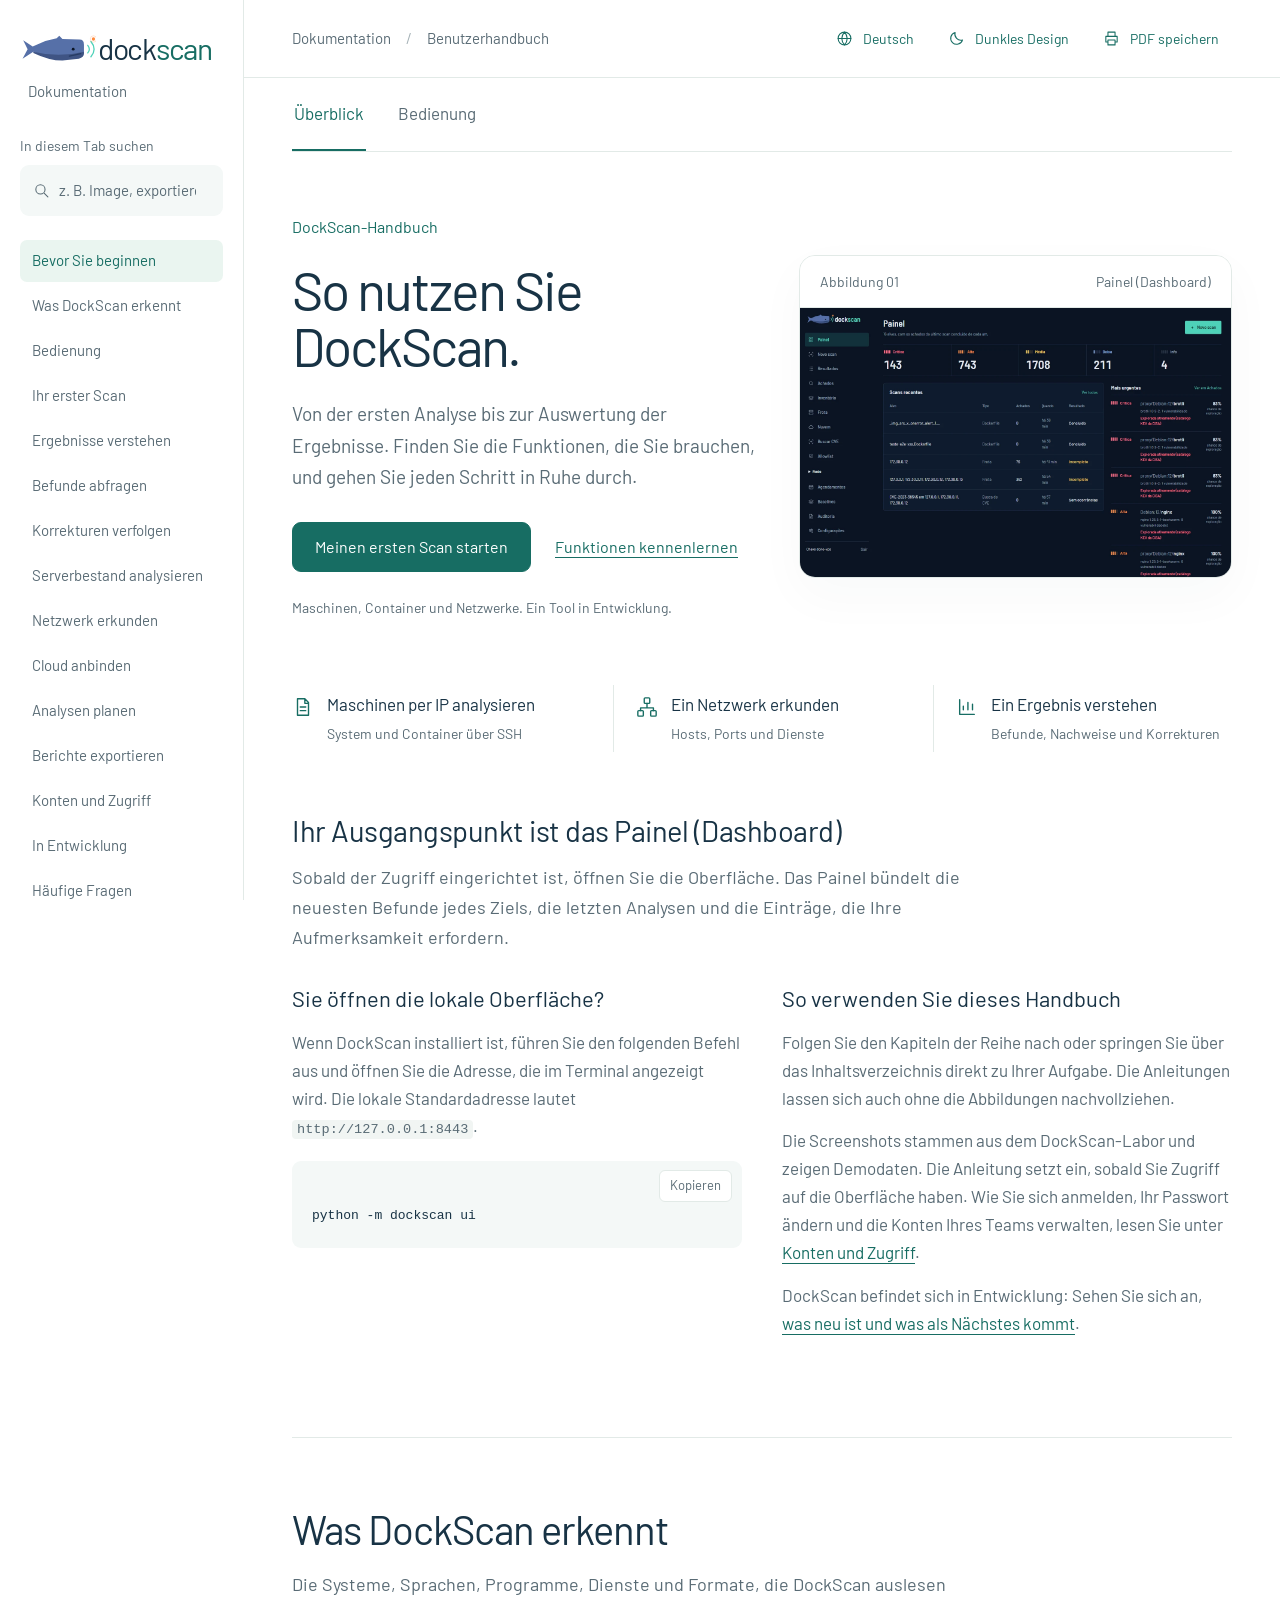
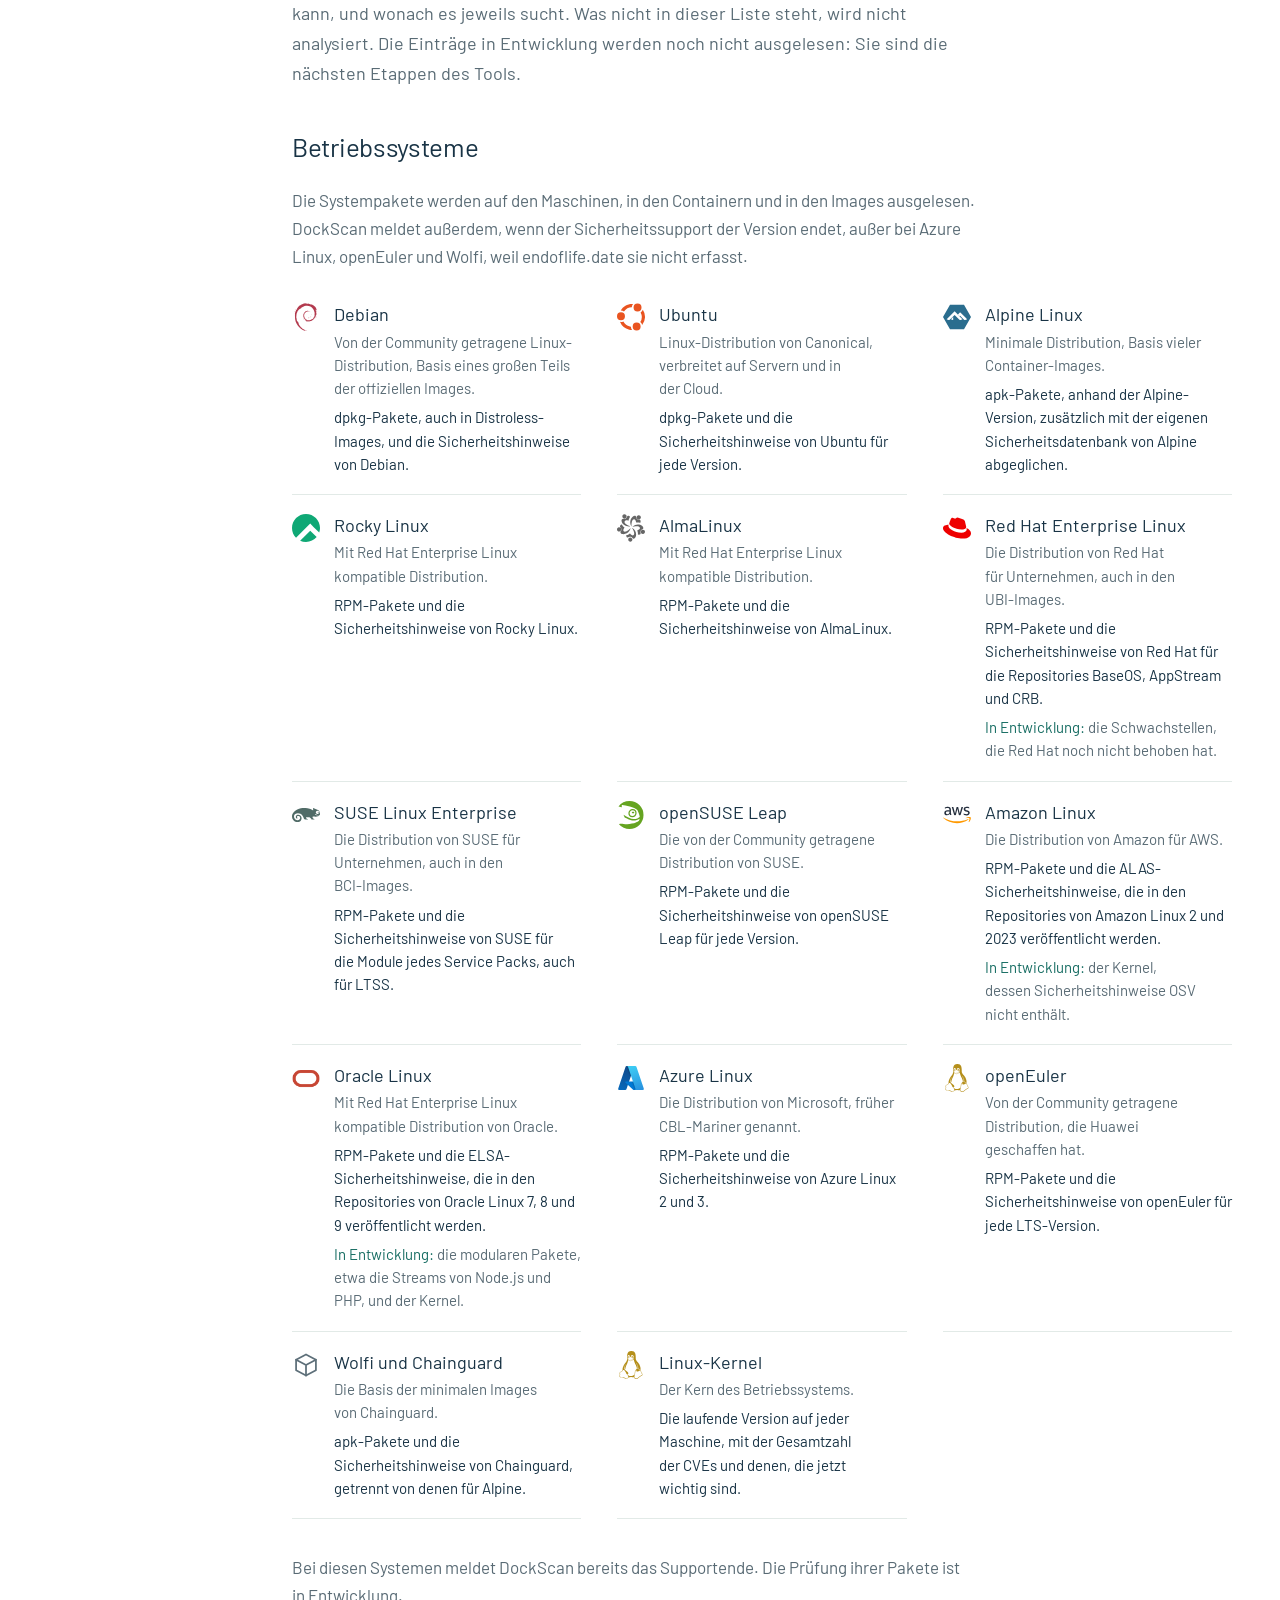
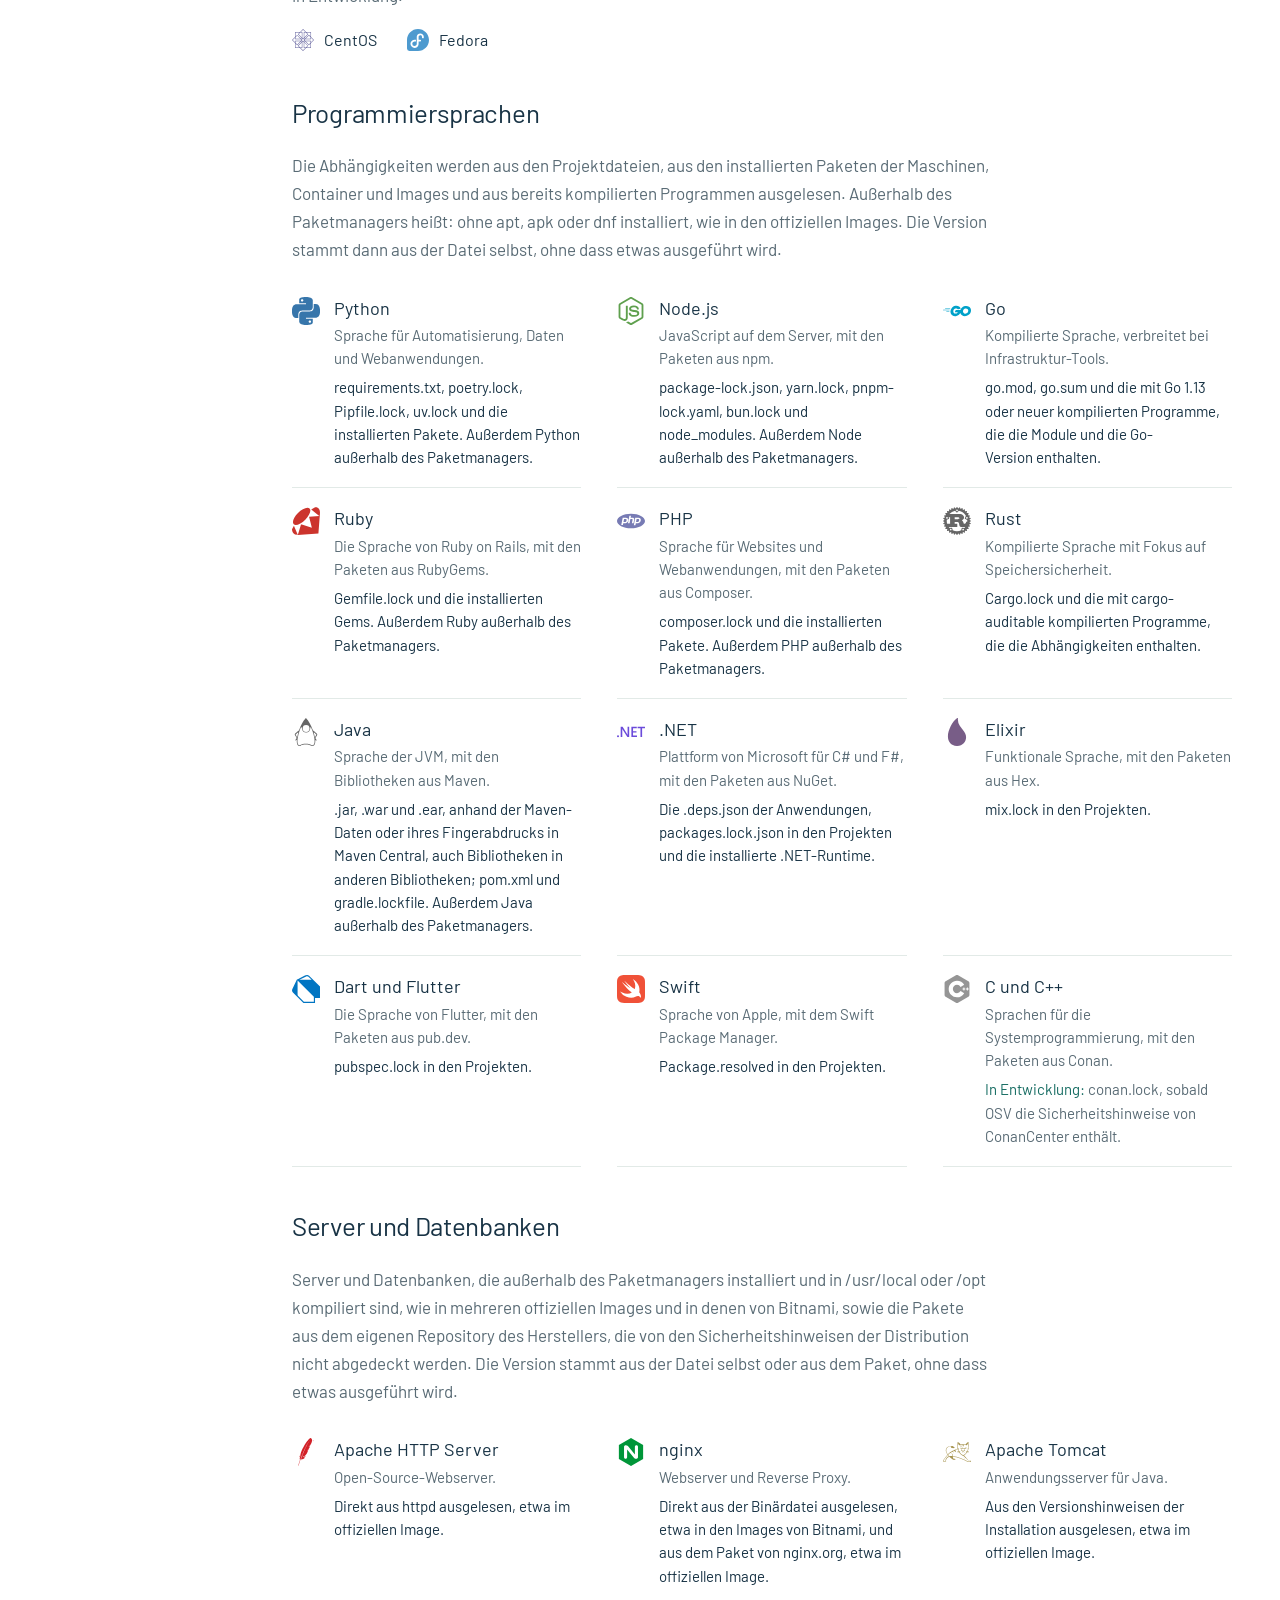
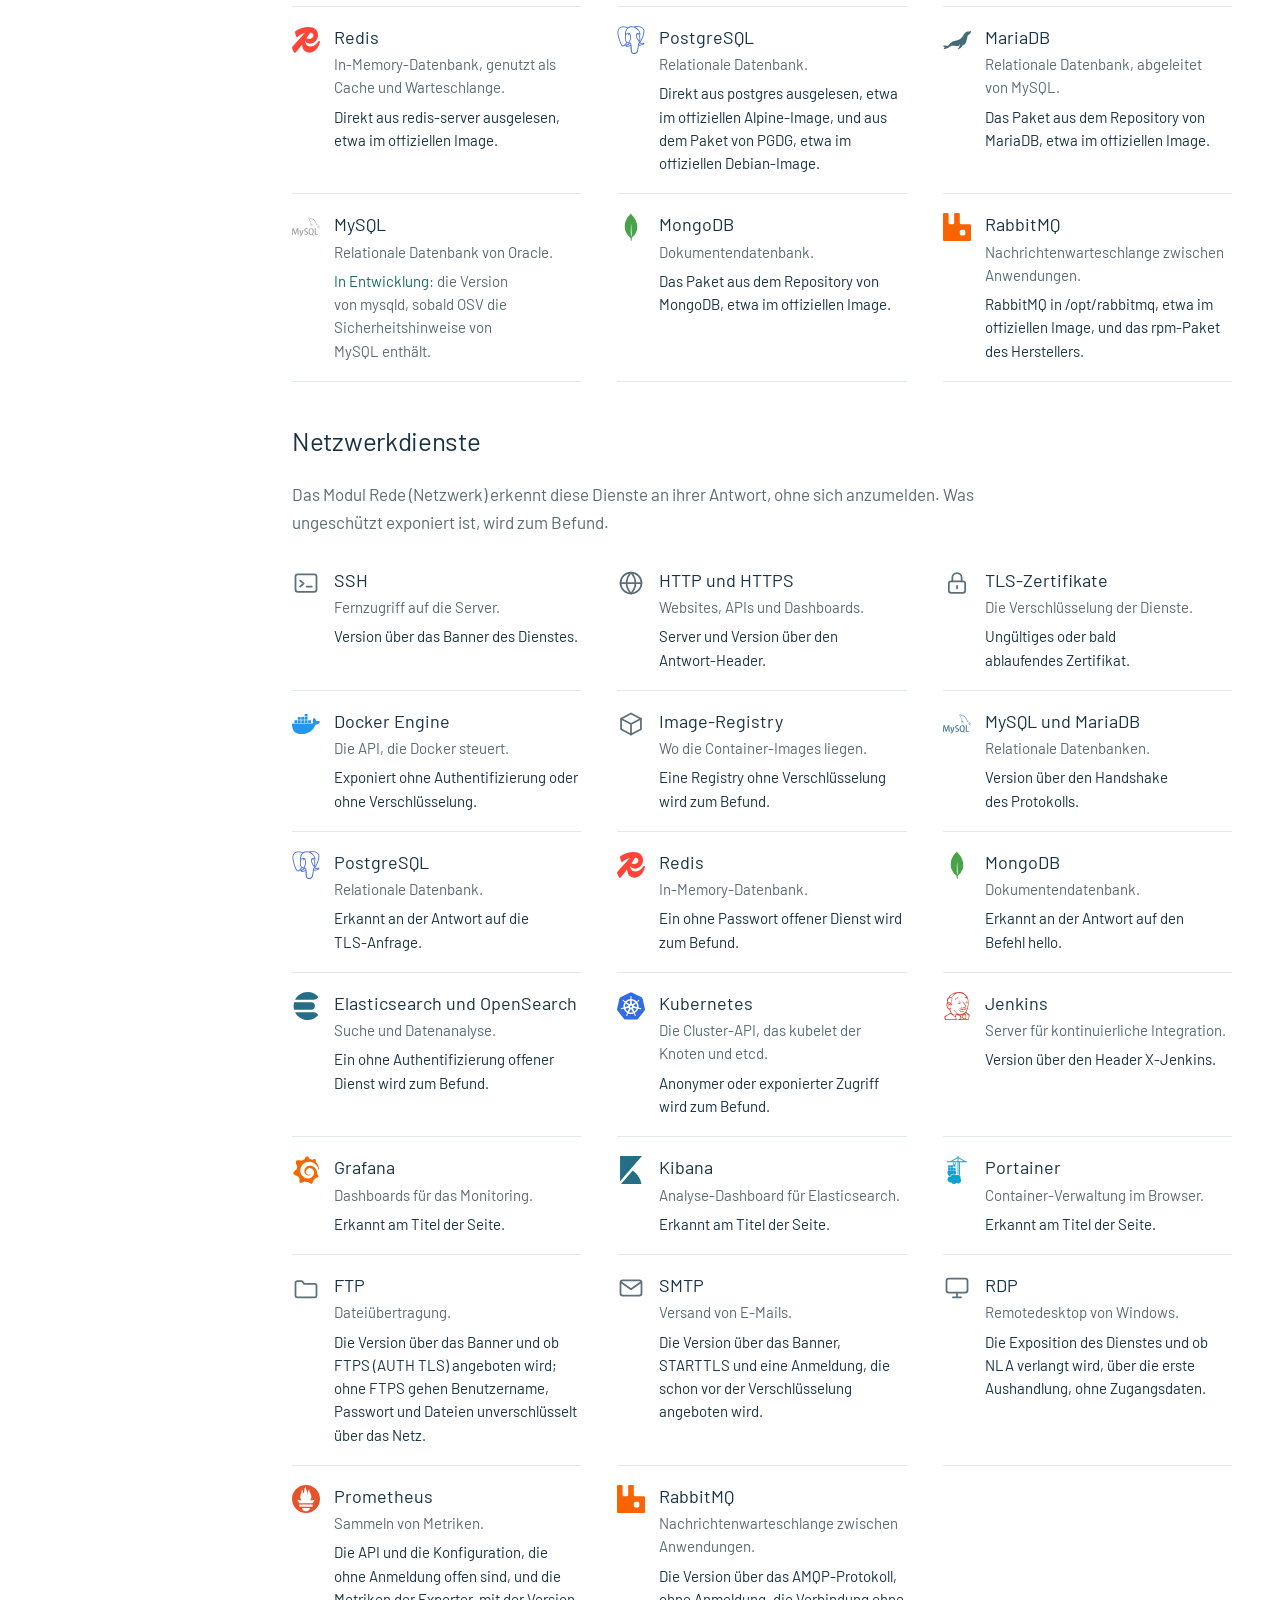
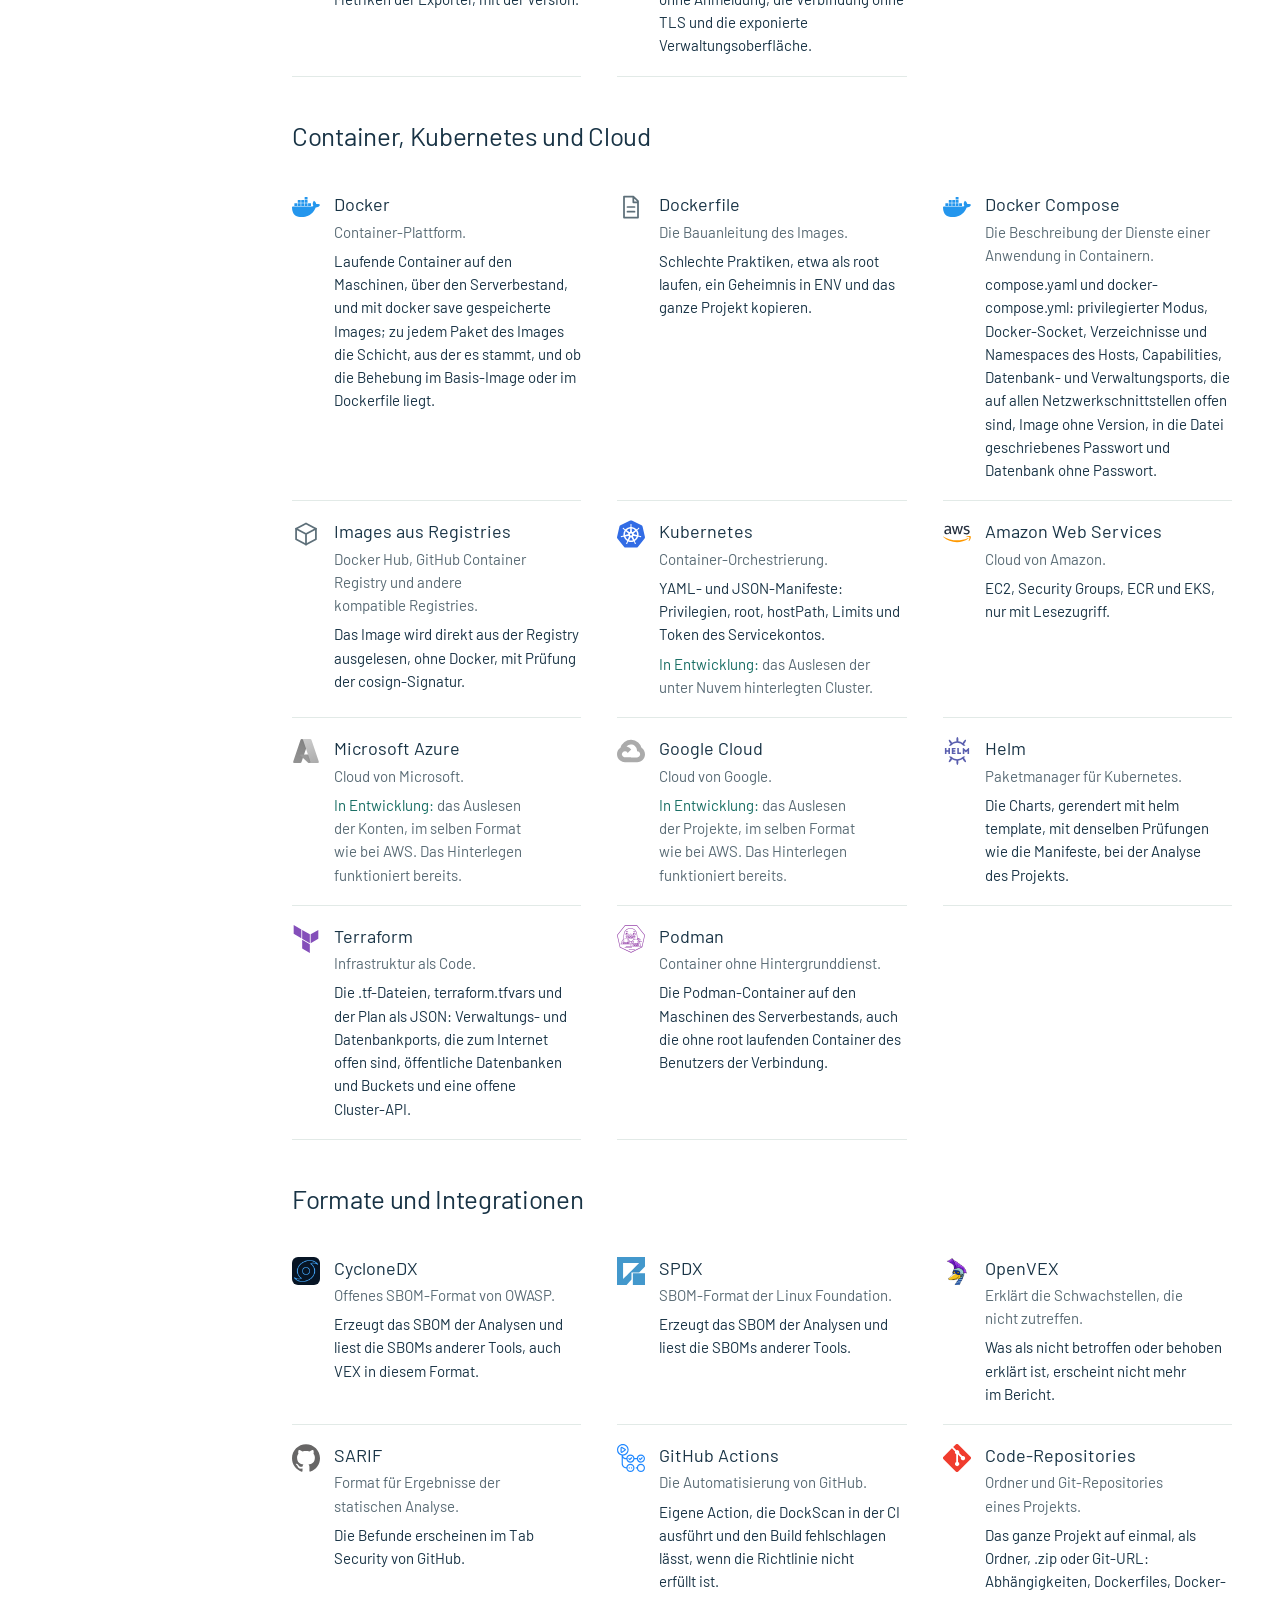
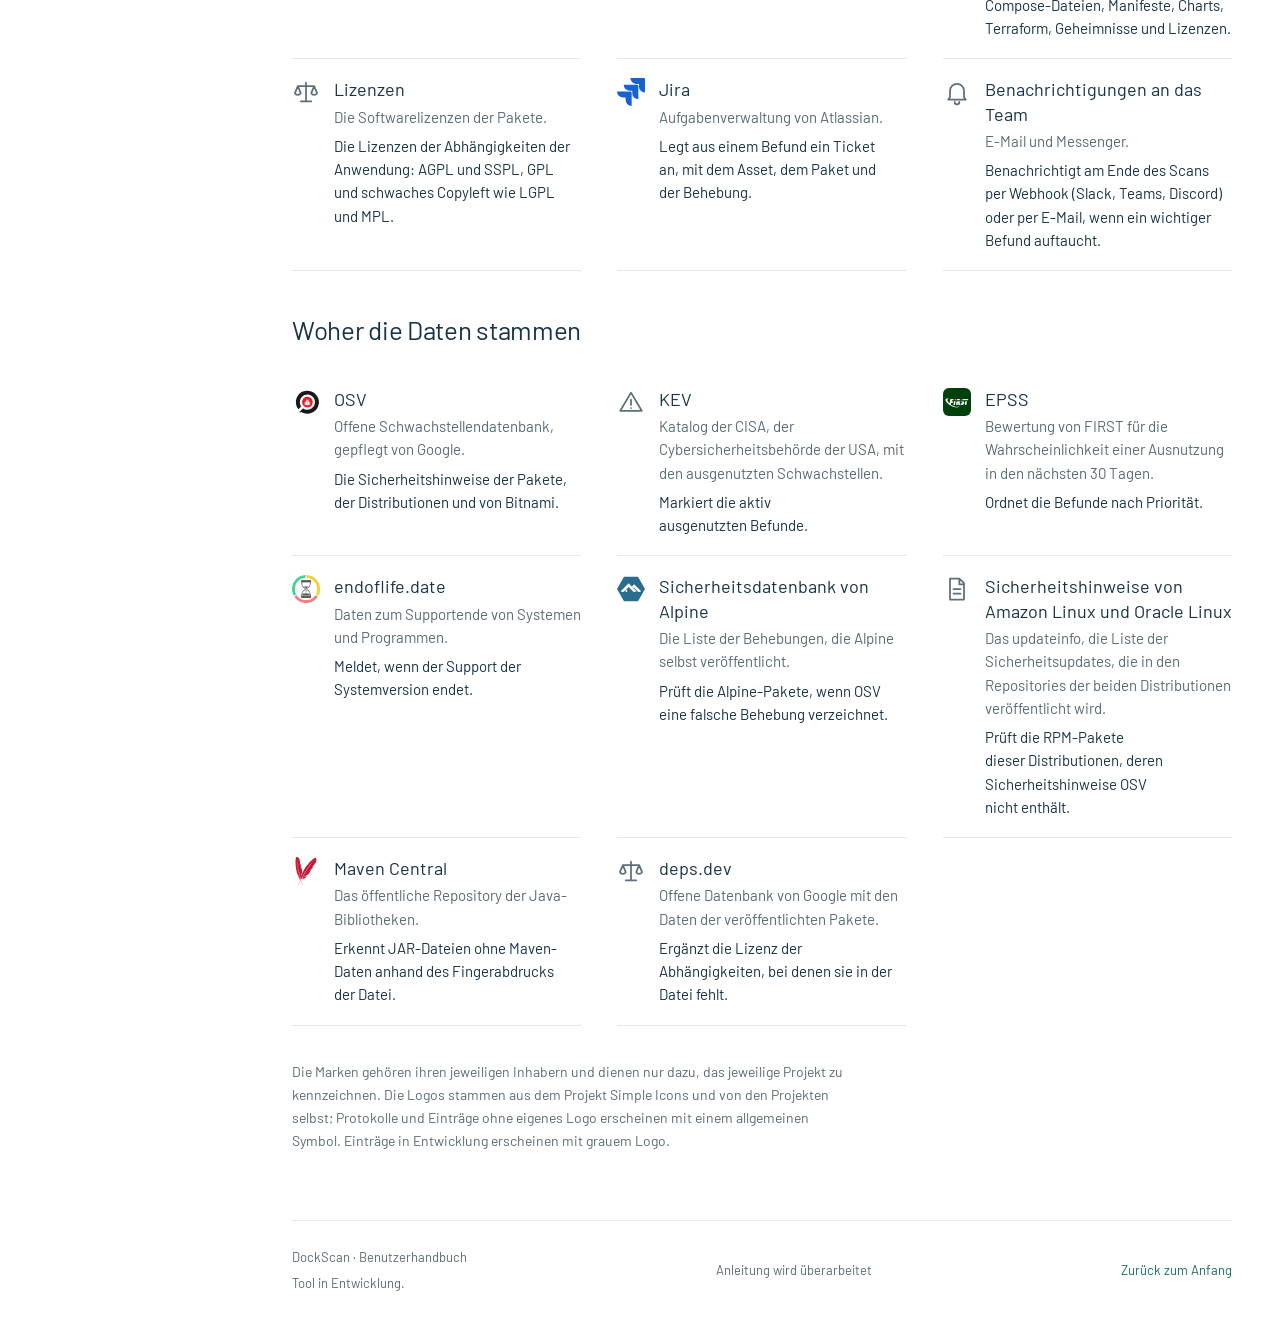
==== commit 4e9f20cb: "Adiciona ao manual o Docker Compose, o Red Hat, o SUSE, o openSUSE, o Amazon Linux, o Oracle Linux, " ====
--- a/de/index.html
+++ b/de/index.html
@@ -90,20 +90,28 @@
         <div class="two-columns notes"><div><h3>Sie öffnen die lokale Oberfläche?</h3><p>Wenn DockScan installiert ist, führen Sie den folgenden Befehl aus und öffnen Sie die Adresse, die im Terminal angezeigt wird. Die lokale Standardadresse lautet <code>http://127.0.0.1:8443</code>.</p><div class="code-box"><pre><code>python -m dockscan ui</code></pre><button type="button" class="copy-button" data-copy hidden>Kopieren</button></div></div><div><h3>So verwenden Sie dieses Handbuch</h3><p>Folgen Sie den Kapiteln der Reihe nach oder springen Sie über das Inhaltsverzeichnis direkt zu Ihrer Aufgabe. Die Anleitungen lassen sich auch ohne die Abbildungen nachvollziehen.</p><p class="muted">Die Screenshots stammen aus dem DockScan-Labor und zeigen Demodaten. Die Anleitung setzt ein, sobald Sie Zugriff auf die Oberfläche haben. Wie Sie sich anmelden, Ihr Passwort ändern und die Konten Ihres Teams verwalten, lesen Sie unter <a href="#contas">Konten und Zugriff</a>.</p><p class="muted">DockScan befindet sich in Entwicklung: Sehen Sie sich an, <a href="#desenvolvimento">was neu ist und was als Nächstes kommt</a>.</p></div></div>
       </section>
 
-      <section id="reconhece" class="chapter" aria-labelledby="titulo-reconhece" data-keywords="kompatibilität unterstützung abdeckung systeme betriebssysteme distributionen programmiersprachen sprachen dienste formate debian ubuntu alpine rocky alma kernel centos red hat oracle amazon fedora suse python node go ruby php rust java dotnet elixir dart flutter swift c++ conan pnpm uv bun gradle nginx apache tomcat redis postgresql mysql mariadb mongodb rabbitmq elasticsearch jenkins grafana kibana portainer prometheus ftp smtp rdp kubernetes helm terraform podman docker registry aws azure google cyclonedx spdx sarif vex lizenzen jira benachrichtigungen osv kev epss supportende in entwicklung nächste etappen">
+      <section id="reconhece" class="chapter" aria-labelledby="titulo-reconhece" data-keywords="kompatibilität unterstützung abdeckung systeme betriebssysteme distributionen programmiersprachen sprachen dienste formate debian ubuntu alpine rocky alma kernel centos red hat oracle amazon fedora suse python node go ruby php rust java dotnet elixir dart flutter swift c++ conan pnpm uv bun gradle nginx apache tomcat redis postgresql mysql mariadb mongodb rabbitmq elasticsearch jenkins grafana kibana portainer prometheus ftp smtp rdp kubernetes helm terraform podman docker registry aws azure google cyclonedx spdx sarif vex lizenzen jira benachrichtigungen osv kev epss supportende in entwicklung nächste etappen azure linux mariner openeuler wolfi chainguard ubi bci compose">
         <header class="chapter-header"><div><h2 id="titulo-reconhece">Was DockScan erkennt</h2><p>Die Systeme, Sprachen, Programme, Dienste und Formate, die DockScan auslesen kann, und wonach es jeweils sucht. Was nicht in dieser Liste steht, wird nicht analysiert. Die Einträge in Entwicklung werden noch nicht ausgelesen: Sie sind die nächsten Etappen des Tools.</p></div></header>
         <h3 class="subheading">Betriebssysteme</h3>
-        <p class="support-lead">Die Systempakete werden auf den Maschinen, in den Containern und in den Images ausgelesen. Bei allen diesen Systemen meldet DockScan außerdem, wenn der Sicherheitssupport der Version endet.</p>
+        <p class="support-lead">Die Systempakete werden auf den Maschinen, in den Containern und in den Images ausgelesen. DockScan meldet außerdem, wenn der Sicherheitssupport der Version endet, außer bei Azure Linux, openEuler und Wolfi, weil endoflife.date sie nicht erfasst.</p>
         <ul class="support-list">
           <li><img src="../assets/logos/debian.svg" alt="" width="28" height="28" loading="lazy"><div><h4>Debian</h4><p>Von der Community getragene Linux-Distribution, Basis eines großen Teils der offiziellen Images.</p><p class="support-read">dpkg-Pakete, auch in Distroless-Images, und die Sicherheitshinweise von Debian.</p></div></li>
           <li><img src="../assets/logos/ubuntu.svg" alt="" width="28" height="28" loading="lazy"><div><h4>Ubuntu</h4><p>Linux-Distribution von Canonical, verbreitet auf Servern und in der Cloud.</p><p class="support-read">dpkg-Pakete und die Sicherheitshinweise von Ubuntu für jede Version.</p></div></li>
           <li><img src="../assets/logos/alpinelinux.svg" alt="" width="28" height="28" loading="lazy"><div><h4>Alpine Linux</h4><p>Minimale Distribution, Basis vieler Container-Images.</p><p class="support-read">apk-Pakete, anhand der Alpine-Version, zusätzlich mit der eigenen Sicherheitsdatenbank von Alpine abgeglichen.</p></div></li>
           <li><img src="../assets/logos/rockylinux.svg" alt="" width="28" height="28" loading="lazy"><div><h4>Rocky Linux</h4><p>Mit Red Hat Enterprise Linux kompatible Distribution.</p><p class="support-read">RPM-Pakete und die Sicherheitshinweise von Rocky Linux.</p></div></li>
           <li><img src="../assets/logos/almalinux.svg" alt="" width="28" height="28" loading="lazy"><div><h4>AlmaLinux</h4><p>Mit Red Hat Enterprise Linux kompatible Distribution.</p><p class="support-read">RPM-Pakete und die Sicherheitshinweise von AlmaLinux.</p></div></li>
+          <li><img src="../assets/logos/redhat.svg" alt="" width="28" height="28" loading="lazy"><div><h4>Red Hat Enterprise Linux</h4><p>Die Distribution von Red Hat für Unternehmen, auch in den UBI-Images.</p><p class="support-read">RPM-Pakete und die Sicherheitshinweise von Red Hat für die Repositories BaseOS, AppStream und CRB.</p><p class="support-next"><span>In Entwicklung:</span> die Schwachstellen, die Red Hat noch nicht behoben hat.</p></div></li>
+          <li><img src="../assets/logos/suse.svg" alt="" width="28" height="28" loading="lazy"><div><h4>SUSE Linux Enterprise</h4><p>Die Distribution von SUSE für Unternehmen, auch in den BCI-Images.</p><p class="support-read">RPM-Pakete und die Sicherheitshinweise von SUSE für die Module jedes Service Packs, auch für LTSS.</p></div></li>
+          <li><img src="../assets/logos/opensuse.svg" alt="" width="28" height="28" loading="lazy"><div><h4>openSUSE Leap</h4><p>Die von der Community getragene Distribution von SUSE.</p><p class="support-read">RPM-Pakete und die Sicherheitshinweise von openSUSE Leap für jede Version.</p></div></li>
+          <li><img class="logo-claro" src="../assets/logos/aws.svg" alt="" width="28" height="28" loading="lazy"><img class="logo-escuro" src="../assets/logos/aws-escuro.svg" alt="" width="28" height="28" loading="lazy"><div><h4>Amazon Linux</h4><p>Die Distribution von Amazon für AWS.</p><p class="support-read">RPM-Pakete und die ALAS-Sicherheitshinweise, die in den Repositories von Amazon Linux 2 und 2023 veröffentlicht werden.</p><p class="support-next"><span>In Entwicklung:</span> der Kernel, dessen Sicherheitshinweise OSV nicht enthält.</p></div></li>
+          <li><img src="../assets/logos/oracle.png" alt="" width="28" height="28" loading="lazy"><div><h4>Oracle Linux</h4><p>Mit Red Hat Enterprise Linux kompatible Distribution von Oracle.</p><p class="support-read">RPM-Pakete und die ELSA-Sicherheitshinweise, die in den Repositories von Oracle Linux 7, 8 und 9 veröffentlicht werden.</p><p class="support-next"><span>In Entwicklung:</span> die modularen Pakete, etwa die Streams von Node.js und PHP, und der Kernel.</p></div></li>
+          <li><img src="../assets/logos/azure.svg" alt="" width="28" height="28" loading="lazy"><div><h4>Azure Linux</h4><p>Die Distribution von Microsoft, früher CBL-Mariner genannt.</p><p class="support-read">RPM-Pakete und die Sicherheitshinweise von Azure Linux 2 und 3.</p></div></li>
+          <li><img src="../assets/logos/linux.svg" alt="" width="28" height="28" loading="lazy"><div><h4>openEuler</h4><p>Von der Community getragene Distribution, die Huawei geschaffen hat.</p><p class="support-read">RPM-Pakete und die Sicherheitshinweise von openEuler für jede LTS-Version.</p></div></li>
+          <li><img src="../assets/logos/caixa.svg" alt="" width="28" height="28" loading="lazy"><div><h4>Wolfi und Chainguard</h4><p>Die Basis der minimalen Images von Chainguard.</p><p class="support-read">apk-Pakete und die Sicherheitshinweise von Chainguard, getrennt von denen für Alpine.</p></div></li>
           <li><img src="../assets/logos/linux.svg" alt="" width="28" height="28" loading="lazy"><div><h4>Linux-Kernel</h4><p>Der Kern des Betriebssystems.</p><p class="support-read">Die laufende Version auf jeder Maschine, mit der Gesamtzahl der CVEs und denen, die jetzt wichtig sind.</p></div></li>
         </ul>
         <p class="support-lead">Bei diesen Systemen meldet DockScan bereits das Supportende. Die Prüfung ihrer Pakete ist in Entwicklung.</p>
-        <ul class="support-inline"><li><img src="../assets/logos/centos.svg" alt="" width="22" height="22" loading="lazy">CentOS</li><li><img src="../assets/logos/redhat.svg" alt="" width="22" height="22" loading="lazy">Red Hat Enterprise Linux</li><li><img src="../assets/logos/oracle.png" alt="" width="22" height="22" loading="lazy">Oracle Linux</li><li><img class="logo-claro" src="../assets/logos/aws.svg" alt="" width="22" height="22" loading="lazy"><img class="logo-escuro" src="../assets/logos/aws-escuro.svg" alt="" width="22" height="22" loading="lazy">Amazon Linux</li><li><img src="../assets/logos/fedora.svg" alt="" width="22" height="22" loading="lazy">Fedora</li><li><img src="../assets/logos/opensuse.svg" alt="" width="22" height="22" loading="lazy">openSUSE</li><li><img src="../assets/logos/suse.svg" alt="" width="22" height="22" loading="lazy">SUSE Linux Enterprise</li></ul>
+        <ul class="support-inline"><li><img src="../assets/logos/centos.svg" alt="" width="22" height="22" loading="lazy">CentOS</li><li><img src="../assets/logos/fedora.svg" alt="" width="22" height="22" loading="lazy">Fedora</li></ul>
         <h3 class="subheading">Programmiersprachen</h3>
         <p class="support-lead">Die Abhängigkeiten werden aus den Projektdateien, aus den installierten Paketen der Maschinen, Container und Images und aus bereits kompilierten Programmen ausgelesen. Außerhalb des Paketmanagers heißt: ohne apt, apk oder dnf installiert, wie in den offiziellen Images. Die Version stammt dann aus der Datei selbst, ohne dass etwas ausgeführt wird.</p>
         <ul class="support-list">
@@ -161,6 +169,7 @@
         <ul class="support-list">
           <li><img src="../assets/logos/docker.svg" alt="" width="28" height="28" loading="lazy"><div><h4>Docker</h4><p>Container-Plattform.</p><p class="support-read">Laufende Container auf den Maschinen, über den Serverbestand, und mit docker save gespeicherte Images; zu jedem Paket des Images die Schicht, aus der es stammt, und ob die Behebung im Basis-Image oder im Dockerfile liegt.</p></div></li>
           <li><img src="../assets/logos/documento.svg" alt="" width="28" height="28" loading="lazy"><div><h4>Dockerfile</h4><p>Die Bauanleitung des Images.</p><p class="support-read">Schlechte Praktiken, etwa als root laufen, ein Geheimnis in ENV und das ganze Projekt kopieren.</p></div></li>
+          <li><img src="../assets/logos/docker.svg" alt="" width="28" height="28" loading="lazy"><div><h4>Docker Compose</h4><p>Die Beschreibung der Dienste einer Anwendung in Containern.</p><p class="support-read">compose.yaml und docker-compose.yml: privilegierter Modus, Docker-Socket, Verzeichnisse und Namespaces des Hosts, Capabilities, Datenbank- und Verwaltungsports, die auf allen Netzwerkschnittstellen offen sind, Image ohne Version, in die Datei geschriebenes Passwort und Datenbank ohne Passwort.</p></div></li>
           <li><img src="../assets/logos/caixa.svg" alt="" width="28" height="28" loading="lazy"><div><h4>Images aus Registries</h4><p>Docker Hub, GitHub Container Registry und andere kompatible Registries.</p><p class="support-read">Das Image wird direkt aus der Registry ausgelesen, ohne Docker, mit Prüfung der cosign-Signatur.</p></div></li>
           <li><img src="../assets/logos/kubernetes.svg" alt="" width="28" height="28" loading="lazy"><div><h4>Kubernetes</h4><p>Container-Orchestrierung.</p><p class="support-read">YAML- und JSON-Manifeste: Privilegien, root, hostPath, Limits und Token des Servicekontos.</p><p class="support-next"><span>In Entwicklung:</span> das Auslesen der unter Nuvem hinterlegten Cluster.</p></div></li>
           <li><img class="logo-claro" src="../assets/logos/aws.svg" alt="" width="28" height="28" loading="lazy"><img class="logo-escuro" src="../assets/logos/aws-escuro.svg" alt="" width="28" height="28" loading="lazy"><div><h4>Amazon Web Services</h4><p>Cloud von Amazon.</p><p class="support-read">EC2, Security Groups, ECR und EKS, nur mit Lesezugriff.</p></div></li>
@@ -177,7 +186,7 @@
           <li><img src="../assets/logos/openvex.png" alt="" width="28" height="28" loading="lazy"><div><h4>OpenVEX</h4><p>Erklärt die Schwachstellen, die nicht zutreffen.</p><p class="support-read">Was als nicht betroffen oder behoben erklärt ist, erscheint nicht mehr im Bericht.</p></div></li>
           <li><img src="../assets/logos/github.svg" alt="" width="28" height="28" loading="lazy"><div><h4>SARIF</h4><p>Format für Ergebnisse der statischen Analyse.</p><p class="support-read">Die Befunde erscheinen im Tab Security von GitHub.</p></div></li>
           <li><img src="../assets/logos/githubactions.svg" alt="" width="28" height="28" loading="lazy"><div><h4>GitHub Actions</h4><p>Die Automatisierung von GitHub.</p><p class="support-read">Eigene Action, die DockScan in der CI ausführt und den Build fehlschlagen lässt, wenn die Richtlinie nicht erfüllt ist.</p></div></li>
-          <li><img src="../assets/logos/git.svg" alt="" width="28" height="28" loading="lazy"><div><h4>Code-Repositories</h4><p>Ordner und Git-Repositories eines Projekts.</p><p class="support-read">Das ganze Projekt auf einmal, als Ordner, .zip oder Git-URL: Abhängigkeiten, Dockerfiles, Manifeste, Charts, Terraform, Geheimnisse und Lizenzen.</p></div></li>
+          <li><img src="../assets/logos/git.svg" alt="" width="28" height="28" loading="lazy"><div><h4>Code-Repositories</h4><p>Ordner und Git-Repositories eines Projekts.</p><p class="support-read">Das ganze Projekt auf einmal, als Ordner, .zip oder Git-URL: Abhängigkeiten, Dockerfiles, Docker-Compose-Dateien, Manifeste, Charts, Terraform, Geheimnisse und Lizenzen.</p></div></li>
           <li><img src="../assets/logos/balanca.svg" alt="" width="28" height="28" loading="lazy"><div><h4>Lizenzen</h4><p>Die Softwarelizenzen der Pakete.</p><p class="support-read">Die Lizenzen der Abhängigkeiten der Anwendung: AGPL und SSPL, GPL und schwaches Copyleft wie LGPL und MPL.</p></div></li>
           <li><img src="../assets/logos/jira.svg" alt="" width="28" height="28" loading="lazy"><div><h4>Jira</h4><p>Aufgabenverwaltung von Atlassian.</p><p class="support-read">Legt aus einem Befund ein Ticket an, mit dem Asset, dem Paket und der Behebung.</p></div></li>
           <li><img src="../assets/logos/sino.svg" alt="" width="28" height="28" loading="lazy"><div><h4>Benachrichtigungen an das Team</h4><p>E-Mail und Messenger.</p><p class="support-read">Benachrichtigt am Ende des Scans per Webhook (Slack, Teams, Discord) oder per E-Mail, wenn ein wichtiger Befund auftaucht.</p></div></li>
@@ -189,6 +198,7 @@
           <li><img src="../assets/logos/first.jpg" alt="" width="28" height="28" loading="lazy"><div><h4>EPSS</h4><p>Bewertung von FIRST für die Wahrscheinlichkeit einer Ausnutzung in den nächsten 30 Tagen.</p><p class="support-read">Ordnet die Befunde nach Priorität.</p></div></li>
           <li><img src="../assets/logos/endoflife.png" alt="" width="28" height="28" loading="lazy"><div><h4>endoflife.date</h4><p>Daten zum Supportende von Systemen und Programmen.</p><p class="support-read">Meldet, wenn der Support der Systemversion endet.</p></div></li>
           <li><img src="../assets/logos/alpinelinux.svg" alt="" width="28" height="28" loading="lazy"><div><h4>Sicherheitsdatenbank von Alpine</h4><p>Die Liste der Behebungen, die Alpine selbst veröffentlicht.</p><p class="support-read">Prüft die Alpine-Pakete, wenn OSV eine falsche Behebung verzeichnet.</p></div></li>
+          <li><img src="../assets/logos/documento.svg" alt="" width="28" height="28" loading="lazy"><div><h4>Sicherheitshinweise von Amazon Linux und Oracle Linux</h4><p>Das updateinfo, die Liste der Sicherheitsupdates, die in den Repositories der beiden Distributionen veröffentlicht wird.</p><p class="support-read">Prüft die RPM-Pakete dieser Distributionen, deren Sicherheitshinweise OSV nicht enthält.</p></div></li>
           <li><img src="../assets/logos/apachemaven.svg" alt="" width="28" height="28" loading="lazy"><div><h4>Maven Central</h4><p>Das öffentliche Repository der Java-Bibliotheken.</p><p class="support-read">Erkennt JAR-Dateien ohne Maven-Daten anhand des Fingerabdrucks der Datei.</p></div></li>
           <li><img src="../assets/logos/balanca.svg" alt="" width="28" height="28" loading="lazy"><div><h4>deps.dev</h4><p>Offene Datenbank von Google mit den Daten der veröffentlichten Pakete.</p><p class="support-read">Ergänzt die Lizenz der Abhängigkeiten, bei denen sie in der Datei fehlt.</p></div></li>
         </ul>
@@ -270,7 +280,7 @@
           <tr><td>Ports und Dienste erkennen</td><td>Rede (Netzwerk) → Varrer a rede (Netzwerk scannen)</td><td>IPs oder Bereiche, die im Netzwerk-Scope autorisiert sind.</td></tr>
           <tr><td>Den Code eines Projekts analysieren</td><td>Novo scan → Projeto (Projekt)</td><td>https-URL des Git-Repositorys oder das Projekt als .zip.</td></tr>
         </tbody></table></div>
-        <details class="disclosure" id="guia-projeto"><summary>Wie analysiere ich ein Projekt?</summary><div><ol class="compact-steps"><li>Geben Sie unter „Novo scan“ (Neuer Scan) im Bereich „Projeto“ (Projekt) die https-URL des Git-Repositorys ein oder wählen Sie das Projekt als .zip aus, etwa die Datei aus „Download ZIP“ auf GitHub.</li><li>Klicken Sie auf „Analisar o projeto“ (Projekt analysieren). Die Richtlinie daneben gilt auch für das Projekt.</li><li>Das Ergebnis zeigt die Schwachstellen der Abhängigkeiten, mit einem Befund für jede Datei, die das Paket enthält, außerdem die Probleme in Dockerfiles, Kubernetes-Manifesten, Helm-Charts und Terraform, im Code vergessene Geheimnisse und Lizenzen, die Vorsicht erfordern.</li></ol><p>Das Repository wird nur mit dem letzten Commit geklont und am Ende gelöscht. Es funktioniert nur mit öffentlichen Repositories oder mit dem Token direkt in der URL. Ordner wie node_modules, .venv und vendor werden übersprungen. Für Charts muss helm auf dem Server installiert sein; ohne helm meldet das Ergebnis, dass das Chart nicht analysiert wurde.</p><p>Im Terminal: <code>dockscan repo .</code>, <code>dockscan repo projeto.zip</code> oder <code>dockscan repo https://github.com/org/projeto.git</code>.</p></div></details>
+        <details class="disclosure" id="guia-projeto"><summary>Wie analysiere ich ein Projekt?</summary><div><ol class="compact-steps"><li>Geben Sie unter „Novo scan“ (Neuer Scan) im Bereich „Projeto“ (Projekt) die https-URL des Git-Repositorys ein oder wählen Sie das Projekt als .zip aus, etwa die Datei aus „Download ZIP“ auf GitHub.</li><li>Klicken Sie auf „Analisar o projeto“ (Projekt analysieren). Die Richtlinie daneben gilt auch für das Projekt.</li><li>Das Ergebnis zeigt die Schwachstellen der Abhängigkeiten, mit einem Befund für jede Datei, die das Paket enthält, außerdem die Probleme in Dockerfiles, Docker-Compose-Dateien, Kubernetes-Manifesten, Helm-Charts und Terraform, im Code vergessene Geheimnisse und Lizenzen, die Vorsicht erfordern.</li></ol><p>Das Repository wird nur mit dem letzten Commit geklont und am Ende gelöscht. Es funktioniert nur mit öffentlichen Repositories oder mit dem Token direkt in der URL. Ordner wie node_modules, .venv und vendor werden übersprungen. Für Charts muss helm auf dem Server installiert sein; ohne helm meldet das Ergebnis, dass das Chart nicht analysiert wurde.</p><p>Im Terminal: <code>dockscan repo .</code>, <code>dockscan repo projeto.zip</code> oder <code>dockscan repo https://github.com/org/projeto.git</code>. Eine einzelne Compose-Datei: <code>dockscan compose compose.yaml</code>.</p></div></details>
         <details class="disclosure"><summary>Was erfasst der Scan?</summary><div><p>Ausgelesen werden die Pakete und die Konfiguration des Systems, die Container sowie verfügbare Daten zu Prozessen und Ports. Das Ergebnis meldet Zugriffsfehler und Teile der Erfassung, die unvollständig geblieben sind.</p><p>„Pular consulta de CVEs“ (CVE-Abfrage überspringen) deaktiviert die Abfrage von Schwachstellen. „Pular KEV e EPSS“ (KEV und EPSS überspringen) deaktiviert diese Anreicherung. Liefert eine unvollständige Erfassung keine Befunde, sind Schwachstellen damit nicht ausgeschlossen.</p></div></details>
       </section>
 
@@ -372,7 +382,7 @@
           <li><div><h3>Sehen Sie sich die Maschinen im Inventário an</h3><p>Nach dem Scan zeigt „Inventário“ (Inventar) die gefundenen Maschinen, Container und Dienste, als Karte nach IP-Bereich gruppiert oder als Liste. Klicken Sie auf eine Maschine, um ihre Container und Dienste zu öffnen, und finden Sie eine IP über die Suche und die Filter.</p></div></li>
         </ol>
         <details class="disclosure" id="guia-cofre"><summary>So richten Sie den SSH-Tresor ein</summary><div><ol class="compact-steps"><li>Gehen Sie unter Frota zu „Cofre de acesso SSH“ (SSH-Zugangstresor).</li><li>Geben Sie Name, Benutzer, Passwort und zulässigen Geltungsbereich ein. Aktivieren Sie sudo nur, wenn dieses Konto dafür eingerichtet ist.</li><li>Klicken Sie auf „Salvar credencial“ (Zugangsdaten speichern). Das Passwort wird aus dem Feld entfernt und von der Oberfläche nicht wieder angezeigt.</li><li>Wählen Sie die Zugangsdaten im Inventar mit <code>cred=nome-da-credencial</code> aus. Der Geltungsbereich wird weiterhin eingehalten.</li></ol><p>Die SSH-Identität wird bei der ersten Verbindung gespeichert. Ändert sie sich, prüfen Sie die Änderung, bevor Sie den Eintrag aus der Liste der bekannten Identitäten entfernen.</p></div></details>
-        <details class="disclosure" id="guia-coleta"><summary>Was auf jeder Maschine ausgelesen wird</summary><div><p>Die Erfassung nutzt nur, was auf der Maschine bereits vorhanden ist: Systembefehle und Dateien aus <code>/proc</code> und <code>/etc</code>. Sie müssen weder Python noch einen Agenten installieren. Auf einer minimalen Maschine ohne <code>ss</code> oder <code>ps</code> kommen Ports und Prozesse direkt aus dem Kernel.</p><ol class="compact-steps"><li>Systempakete: Debian und Ubuntu (dpkg), Alpine (apk), Rocky Linux und AlmaLinux (rpm). Andere RPM-Distributionen wie Red Hat und Amazon Linux erscheinen als nicht geprüft, weil OSV deren Sicherheitshinweise nicht enthält.</li><li>Die Sicherheitshinweise von Debian, Ubuntu und Rocky nennen das Quellpaket: Eine OpenSSL-Schwachstelle, die <code>libssl3</code> betrifft, erscheint als <code>openssl</code>.</li><li>Beim Kernel zählt die laufende Version, nicht die installierten Pakete. Der Befund nennt die Gesamtzahl der CVEs und listet die auf, die jetzt wichtig sind: die aktiv ausgenutzten, die mit einer Ausnutzungswahrscheinlichkeit von 1 % oder mehr, die vor wenigen Tagen veröffentlichten und die kritischen und hohen, die ein bereits installierter Kernel beim nächsten Neustart behebt.</li><li>Die Pakete der Programmiersprachen (pip, npm, Gems, Composer und NuGet) und die Java-Bibliotheken (.jar, .war, .ear), in den Containern und auf der Maschine, auch in <code>/home</code> und <code>/root</code>; die Go-Binärdateien an beiden Orten (auf der Maschine nur die mit Go 1.18 oder neuer kompilierten) und die Rust-Binärdateien in den Containern. In einem Container ohne Shell stammen die Pakete der Programmiersprachen aus den Ordnern der Anwendung, die mit <code>docker cp</code> kopiert werden.</li><li>Die außerhalb des Paketmanagers installierten Programme, etwa node, python und redis aus den offiziellen Images: Die Version stammt aus der Datei selbst, ohne dass etwas ausgeführt wird. Die Liste finden Sie unter <a href="#reconhece">Was DockScan erkennt</a>.</li><li>Die Container von Docker und Podman. Bei Podman ohne root werden die Container des Benutzers der SSH-Verbindung erfasst.</li><li>Das Supportende des Systems der Maschine und jedes Containers.</li><li>Für jedes verwundbare Paket, ob ein Prozess dessen Dateien gerade verwendet. Eine Go-Binärdatei, die nicht läuft, verringert die Exposition; bei Java-Bibliotheken bestätigt DockScan nur die Verwendung, weil eine vom Server entpackte .war-Datei verwendet wird, ohne geöffnet zu bleiben.</li></ol></div></details>
+        <details class="disclosure" id="guia-coleta"><summary>Was auf jeder Maschine ausgelesen wird</summary><div><p>Die Erfassung nutzt nur, was auf der Maschine bereits vorhanden ist: Systembefehle und Dateien aus <code>/proc</code> und <code>/etc</code>. Sie müssen weder Python noch einen Agenten installieren. Auf einer minimalen Maschine ohne <code>ss</code> oder <code>ps</code> kommen Ports und Prozesse direkt aus dem Kernel.</p><ol class="compact-steps"><li>Systempakete: Debian und Ubuntu (dpkg), Alpine und Wolfi (apk), Rocky Linux, AlmaLinux, Red Hat Enterprise Linux, SUSE Linux Enterprise, openSUSE Leap, Azure Linux, openEuler, Amazon Linux und Oracle Linux (rpm). CentOS und Fedora erscheinen als nicht geprüft, weil es für sie keine Datenbank mit Sicherheitshinweisen gibt, die DockScan ausliest.</li><li>Die Sicherheitshinweise von Debian, Ubuntu, Rocky und SUSE nennen das Quellpaket: Eine OpenSSL-Schwachstelle, die <code>libssl3</code> betrifft, erscheint als <code>openssl</code>.</li><li>Bei einem Paket einer Programmiersprache, das über ein Systempaket installiert wurde (setuptools aus <code>python3-setuptools</code>, die Ruby-Gems von Debian, npm von Alpine), zählt das Systempaket, das die Behebungen der Distribution enthält.</li><li>Beim Kernel zählt die laufende Version, nicht die installierten Pakete. Der Befund nennt die Gesamtzahl der CVEs und listet die auf, die jetzt wichtig sind: die aktiv ausgenutzten, die mit einer Ausnutzungswahrscheinlichkeit von 1 % oder mehr, die vor wenigen Tagen veröffentlichten und die kritischen und hohen, die ein bereits installierter Kernel beim nächsten Neustart behebt. Bei Amazon Linux und Oracle Linux erscheint der Kernel als nicht geprüft, weil OSV dessen Sicherheitshinweise nicht enthält.</li><li>Die Pakete der Programmiersprachen (pip, npm, Gems, Composer und NuGet) und die Java-Bibliotheken (.jar, .war, .ear), in den Containern und auf der Maschine, auch in <code>/home</code> und <code>/root</code>; die Go-Binärdateien an beiden Orten (auf der Maschine nur die mit Go 1.18 oder neuer kompilierten) und die Rust-Binärdateien in den Containern. In einem Container ohne Shell stammen die Pakete der Programmiersprachen aus den Ordnern der Anwendung, die mit <code>docker cp</code> kopiert werden.</li><li>Die außerhalb des Paketmanagers installierten Programme, etwa node, python und redis aus den offiziellen Images: Die Version stammt aus der Datei selbst, ohne dass etwas ausgeführt wird. Die Liste finden Sie unter <a href="#reconhece">Was DockScan erkennt</a>.</li><li>Die Container von Docker und Podman. Bei Podman ohne root werden die Container des Benutzers der SSH-Verbindung erfasst.</li><li>Das Supportende des Systems der Maschine und jedes Containers.</li><li>Für jedes verwundbare Paket, ob ein Prozess dessen Dateien gerade verwendet. Eine Go-Binärdatei, die nicht läuft, verringert die Exposition; bei Java-Bibliotheken bestätigt DockScan nur die Verwendung, weil eine vom Server entpackte .war-Datei verwendet wird, ohne geöffnet zu bleiben.</li></ol></div></details>
         <details class="disclosure" id="guia-cve"><summary>So untersuchen Sie eine CVE</summary><div><ol class="compact-steps"><li>Öffnen Sie „Buscar CVE“ (CVE suchen) im Menü des Tools.</li><li>Geben Sie die IPs und eine CVE- oder GHSA-Kennung ein.</li><li>Klicken Sie auf „Verificar CVE nos IPs“ (CVE auf den IPs prüfen). Die Daten werden per SSH auf den ausgewählten Maschinen erfasst.</li><li>Lesen Sie die Vorkommen, das Datum der Erfassung, die Hinweise und die Nachweise zur Verwendung. Eine unvollständige Erfassung schließt ein Ziel nicht aus.</li></ol><p>Die Pakete werden bei der Erfassung per IP automatisch erkannt.</p></div></details>
         <figure class="screenshot-placeholder" id="print-frota" data-screenshot="frota.webp">
           <div class="placeholder-header"><span>Abbildung 05</span><span>Frota / Inventar</span></div>
@@ -502,6 +512,9 @@
       <section id="desenvolvimento" class="chapter" aria-labelledby="titulo-desenvolvimento" data-keywords="em desenvolvimento roadmap próximos passos novidades futuro versão planejado jira notificações nuvem aws tags triagem estados rpm in entwicklung nächste schritte neuigkeiten neu zukunft version geplant benachrichtigungen cloud triage zustände bestätigung zwei schritte befundbereich sprachen">
         <header class="chapter-header"><div><h2 id="titulo-desenvolvimento">In Entwicklung</h2><p>DockScan ist ein Tool in Entwicklung. Seiten und Bezeichnungen können sich zwischen Versionen ändern. Dieses Kapitel zeigt, was kürzlich hinzugekommen ist und was als Nächstes folgt.</p></div></header>
         <div class="two-columns notes"><div><h3>Neu in dieser Version</h3><ol class="compact-steps">
+          <li><a href="#reconhece">Mehr Distributionen</a>: Red Hat Enterprise Linux (auch in den UBI-Images), SUSE Linux Enterprise, openSUSE Leap, Amazon Linux, Oracle Linux, Azure Linux, openEuler und Wolfi, in Images, in Containern und auf Maschinen. Amazon Linux und Oracle Linux nutzen die Sicherheitshinweise aus ihren eigenen Repositories.</li>
+          <li><a href="#guia-projeto">Docker Compose</a>: im ganzen Projekt und im Terminal der privilegierte Modus, der Docker-Socket, die Verzeichnisse und Namespaces des Hosts, die Capabilities, Datenbank- und Verwaltungsports, die auf allen Netzwerkschnittstellen offen sind, ein Image ohne Version, ein in die Datei geschriebenes Passwort und eine Datenbank ohne Passwort.</li>
+          <li>Weniger Falsch-Positive: Bei einem Python-, Node- oder Ruby-Paket, das über ein Systempaket installiert wurde, zählt das Systempaket, mit den Behebungen der Distribution. Außerdem entfallen Hinweise zu Fehlerbehebungen ohne CVE, Rust-Bibliotheken, die nur beim Kompilieren verwendet werden, und rein informative RUSTSEC-Hinweise.</li>
           <li><a href="#guia-servicos-rede">Rede</a> (Netzwerk): FTP, SMTP, RDP, RabbitMQ und Prometheus, mit fehlender Verschlüsselung, NLA, der Verwaltungsoberfläche und offenen Metriken, sowie das Profil Network Services Scan.</li>
           <li><a href="#guia-projeto">Ganzes Projekt</a>: über die URL des Git-Repositorys oder als .zip die Abhängigkeiten, Dockerfiles, Kubernetes-Manifeste, Helm-Charts, Terraform, Geheimnisse und Lizenzen in einer einzigen Analyse.</li>
           <li>Schicht des Images: Jedes Paket eines Images zeigt, aus welcher Schicht es stammt und ob die Behebung im Basis-Image oder im Dockerfile liegt.</li>
@@ -525,7 +538,7 @@
           <li>Ergebnisse mit klaren Bezeichnungen: „Falhou“ (Nicht bestanden) und „Passou“ (Bestanden) für die Richtlinie; „Erro na análise“ (Analysefehler) wird anders dargestellt, weil es sich um einen technischen Fehler handelt.</li>
         </ol></div><div><h3>Nächste Etappen</h3><ol class="compact-steps">
           <li>Auslesen von Azure, Google Cloud und Kubernetes im selben Format wie bei AWS.</li>
-          <li>Die Pakete von Red Hat Enterprise Linux, CentOS, Oracle Linux, Amazon Linux, Fedora und SUSE.</li>
+          <li>Die Pakete von CentOS und Fedora, die modularen Pakete von Oracle Linux und die Schwachstellen, die Red Hat noch nicht behoben hat.</li>
           <li>C und C++ sowie MySQL, sobald OSV die Sicherheitshinweise dazu liefert. Die vollständige Liste dessen, was als Nächstes folgt, finden Sie unter <a href="#reconhece">Was DockScan erkennt</a>.</li>
         </ol></div></div>
         <div class="callout"><span class="callout-tag">Zu den Versionen</span><div><p>Eine Funktion kann in Etappen kommen: Unter Nuvem wird zum Beispiel AWS vor den anderen Anbietern ausgelesen. Das Handbuch wird bei jeder Etappe zusammen mit dem Tool aktualisiert.</p></div></div>
